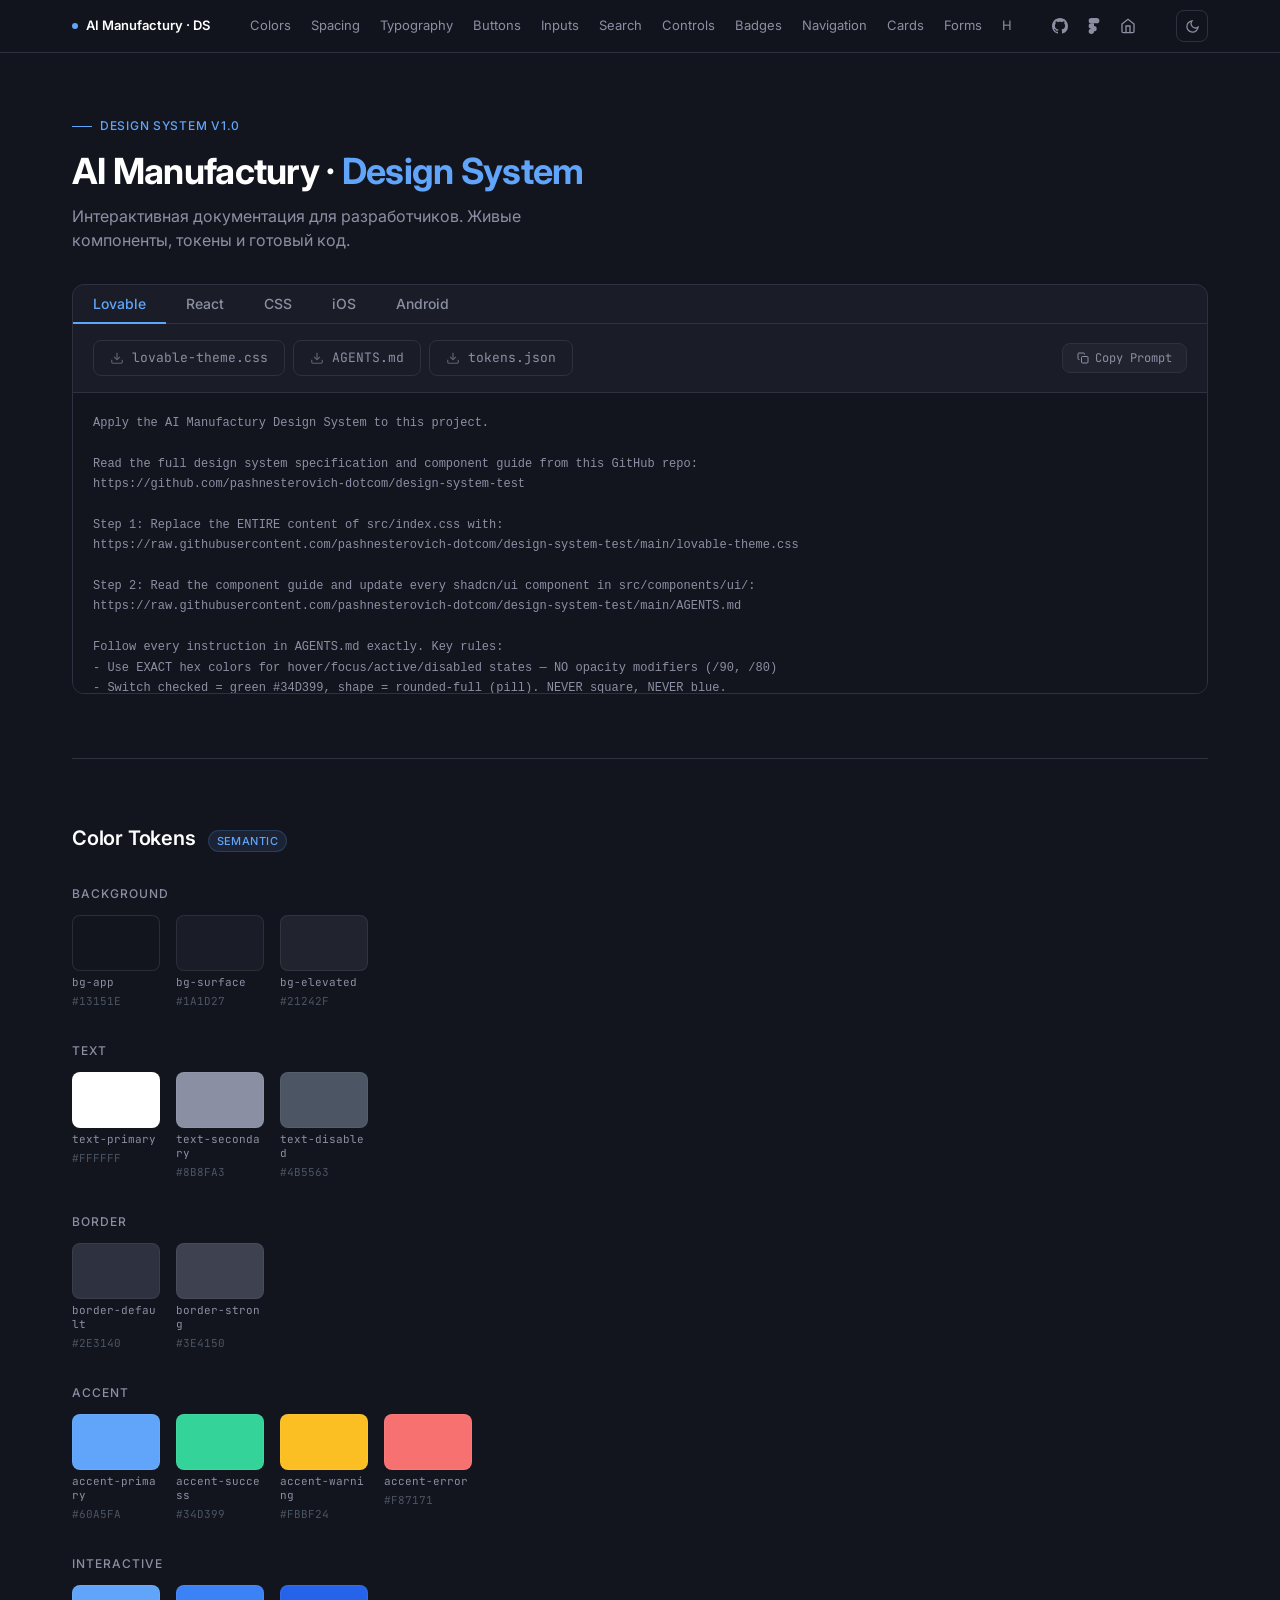
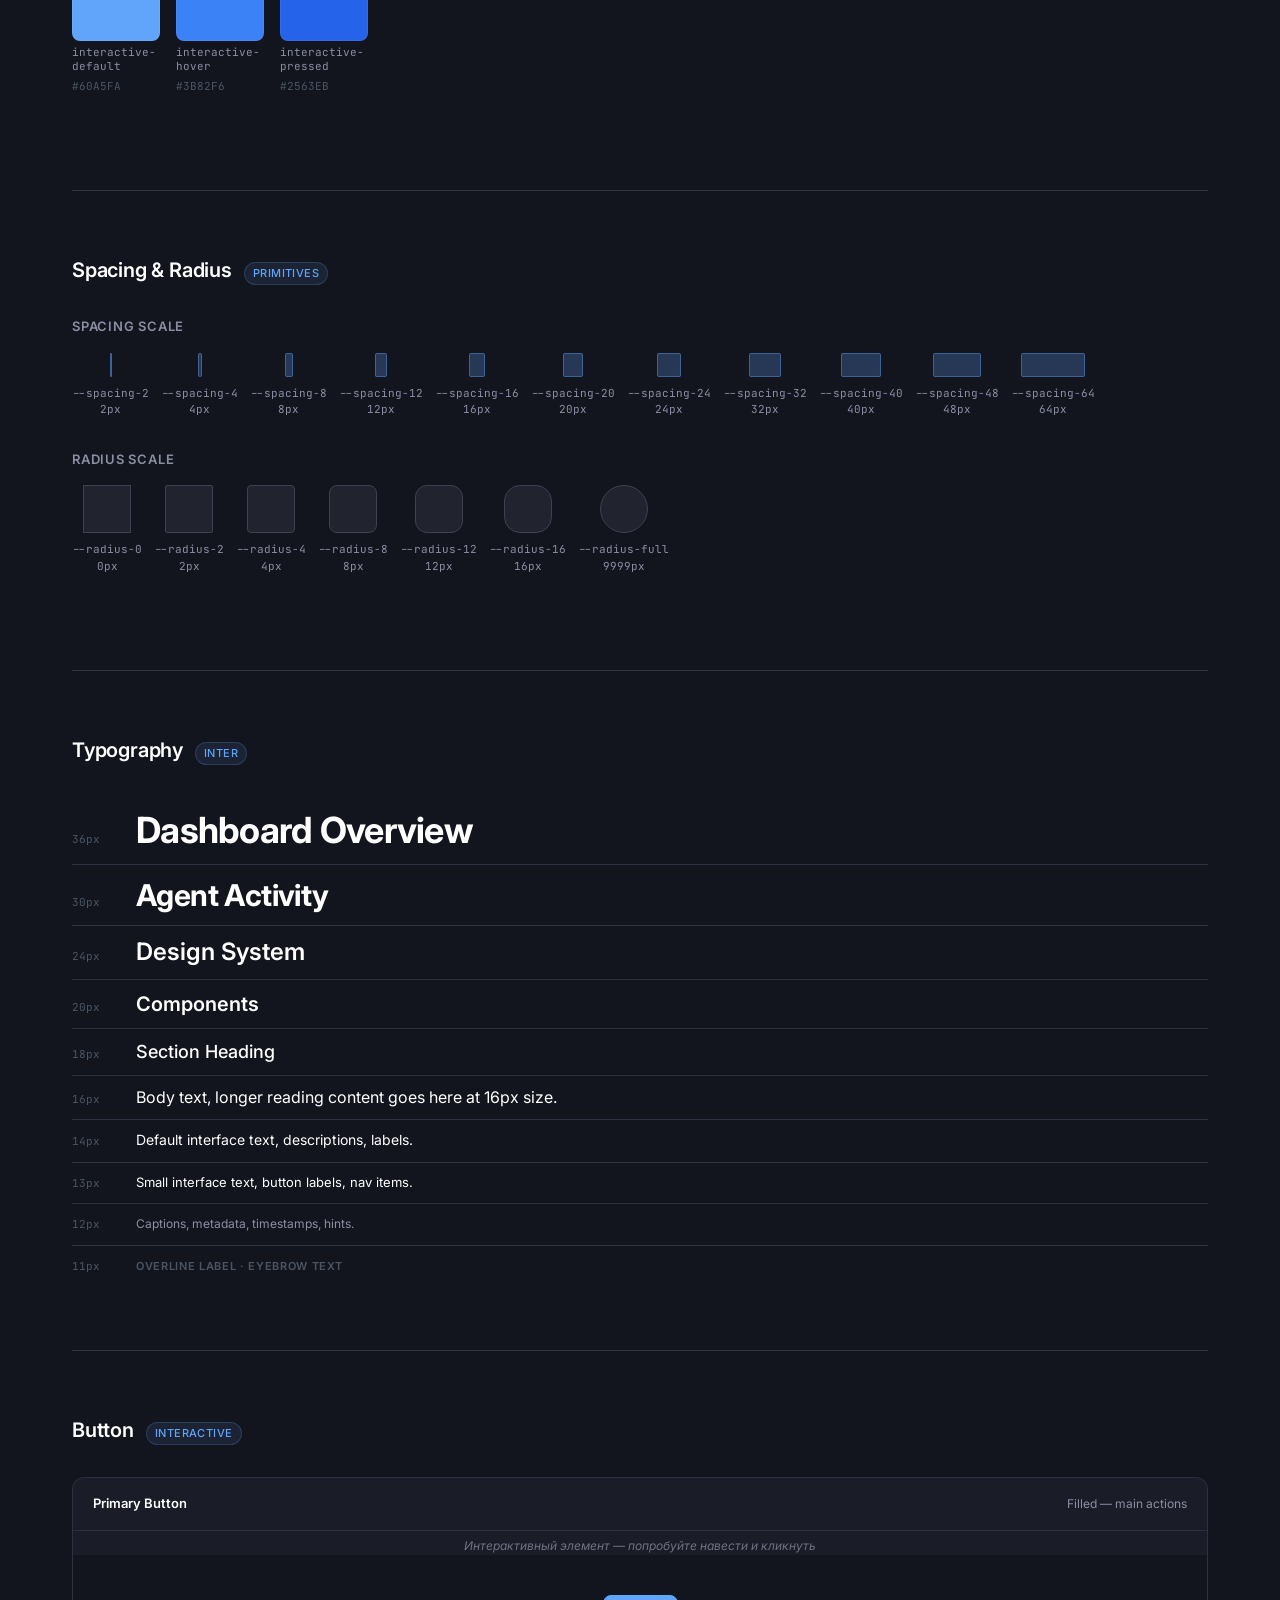
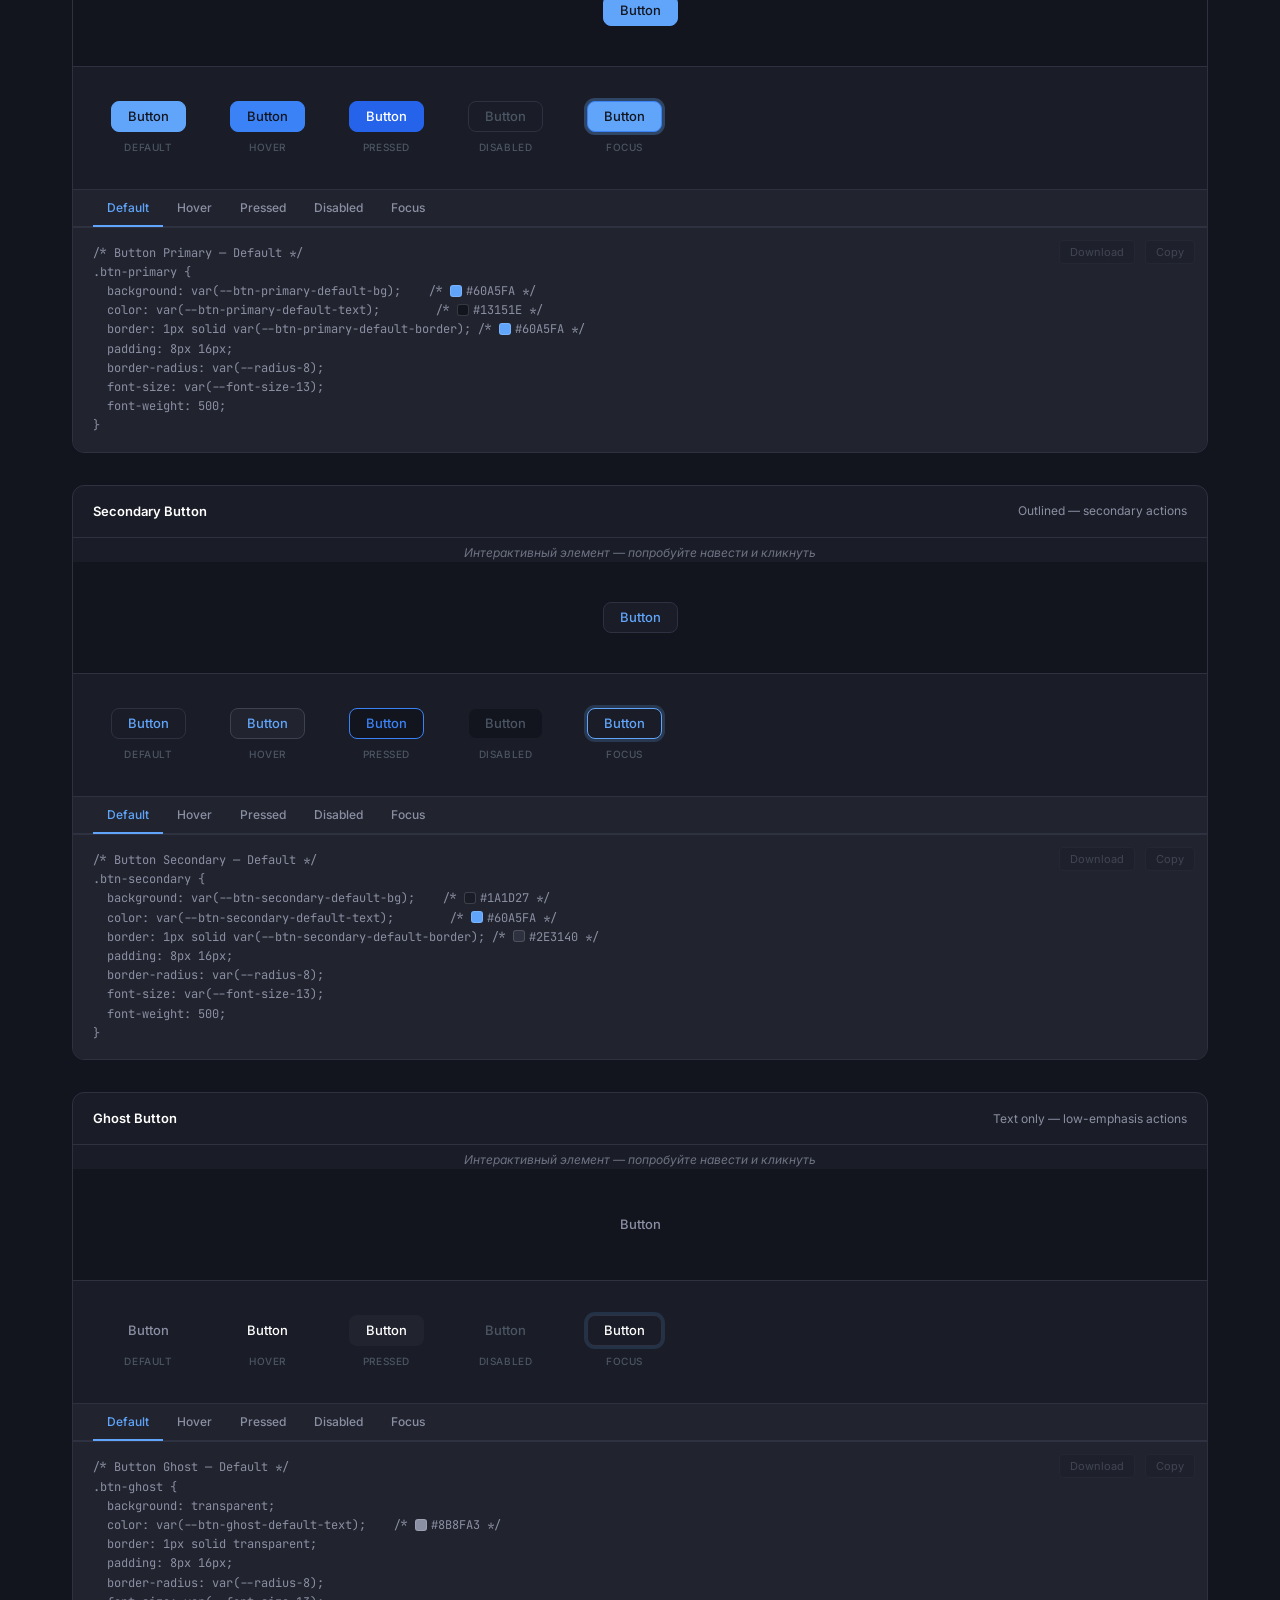
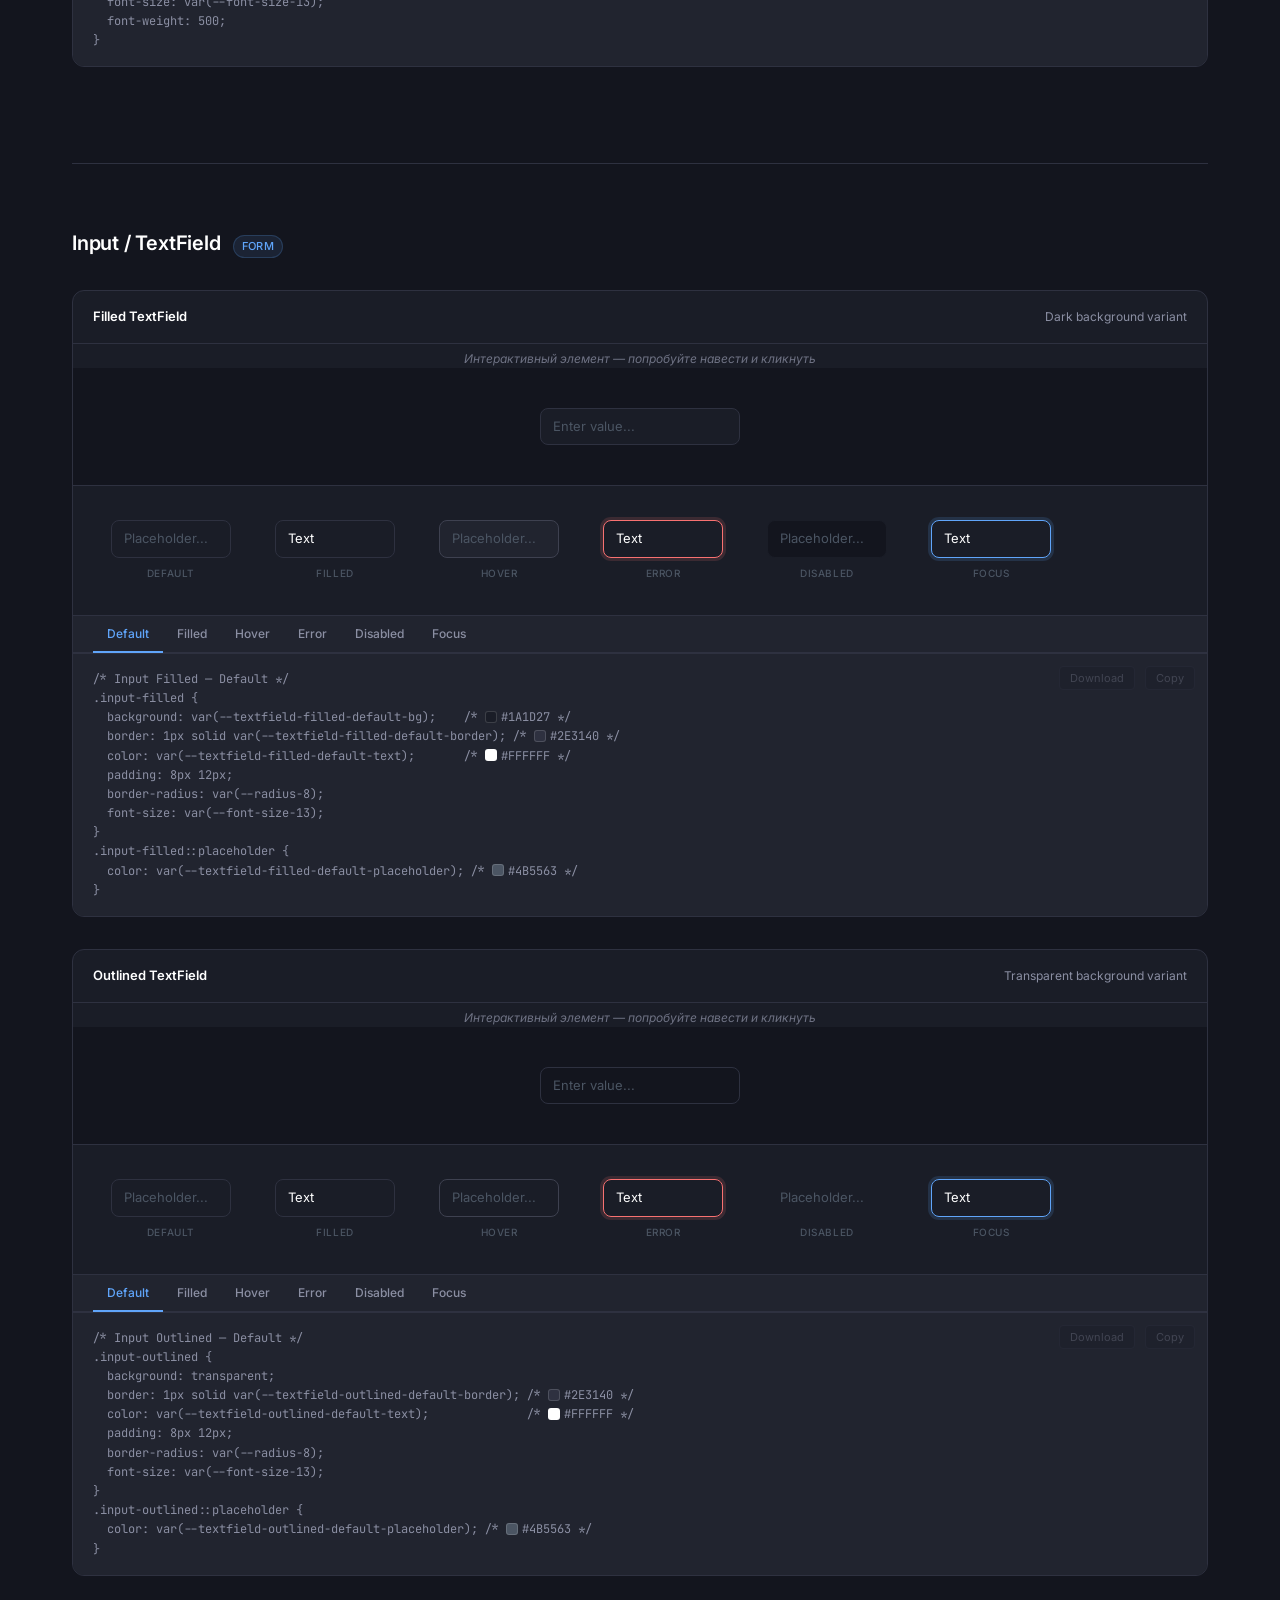
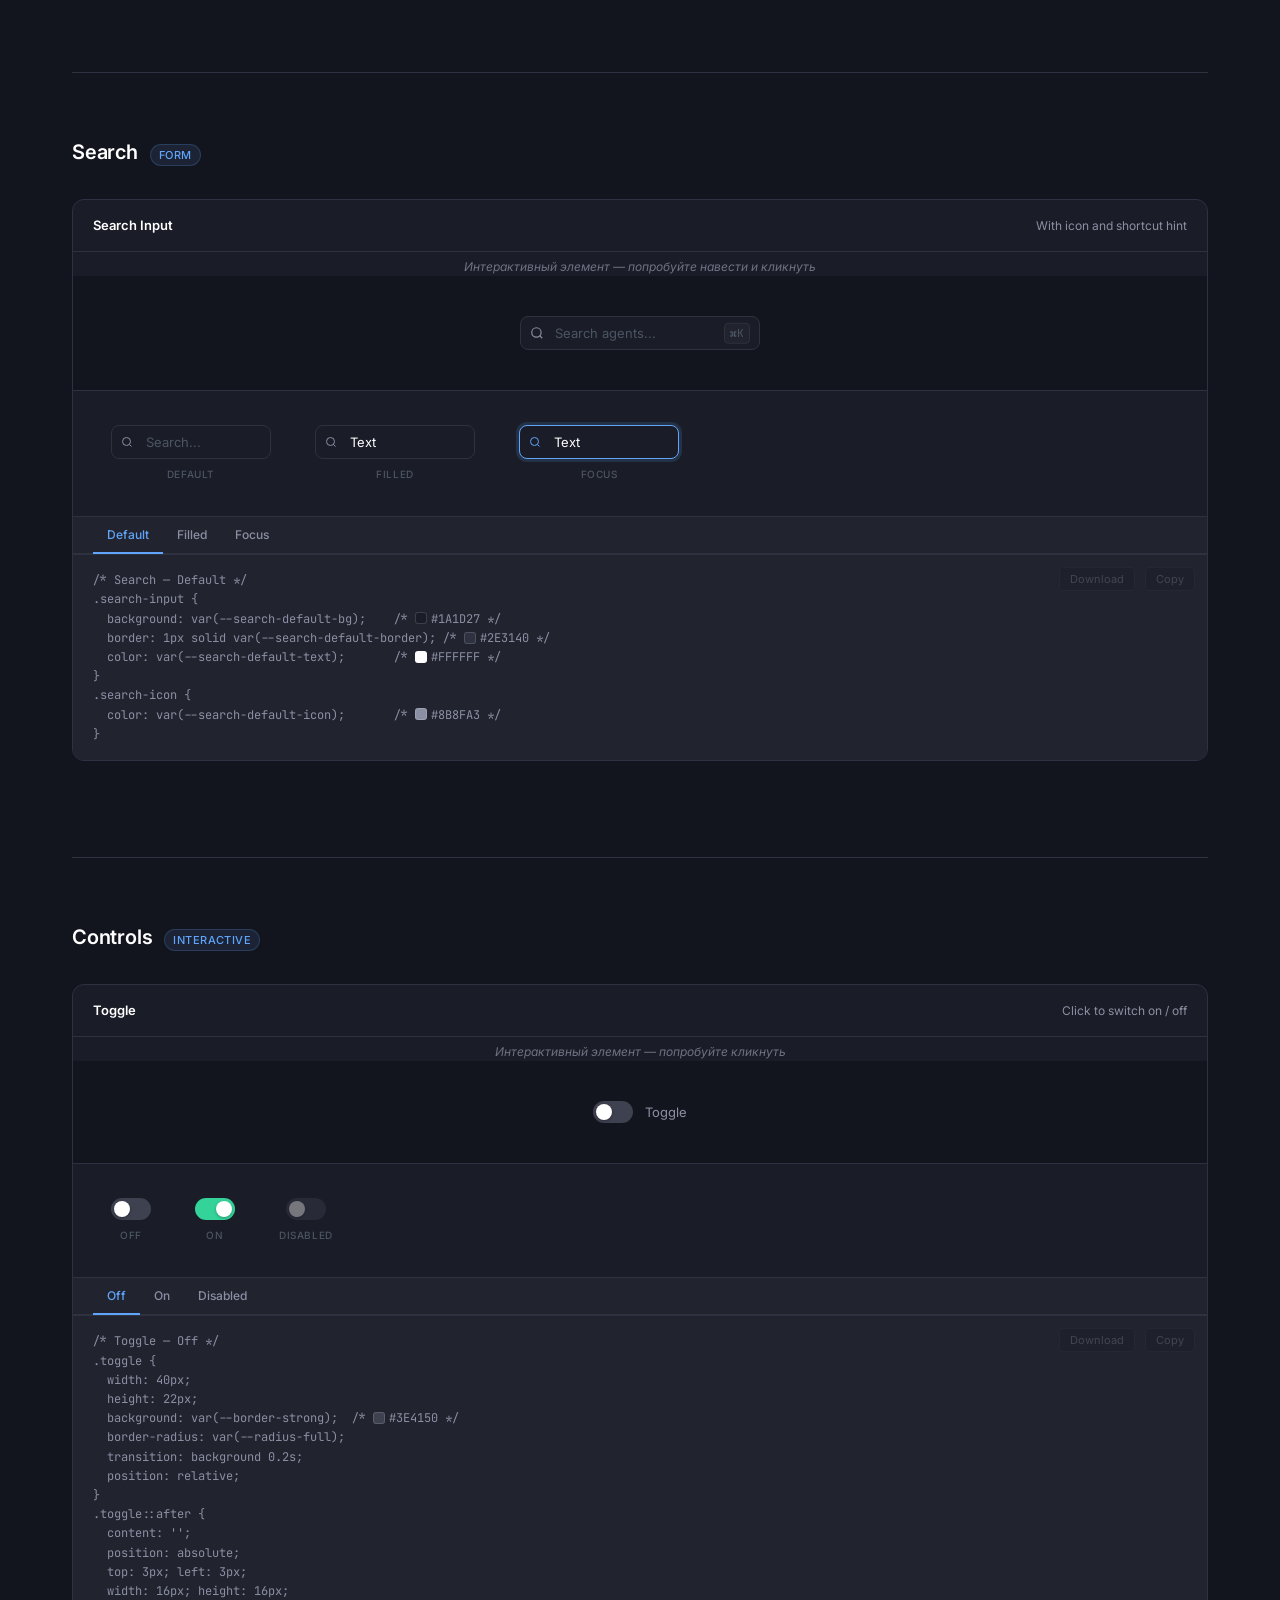
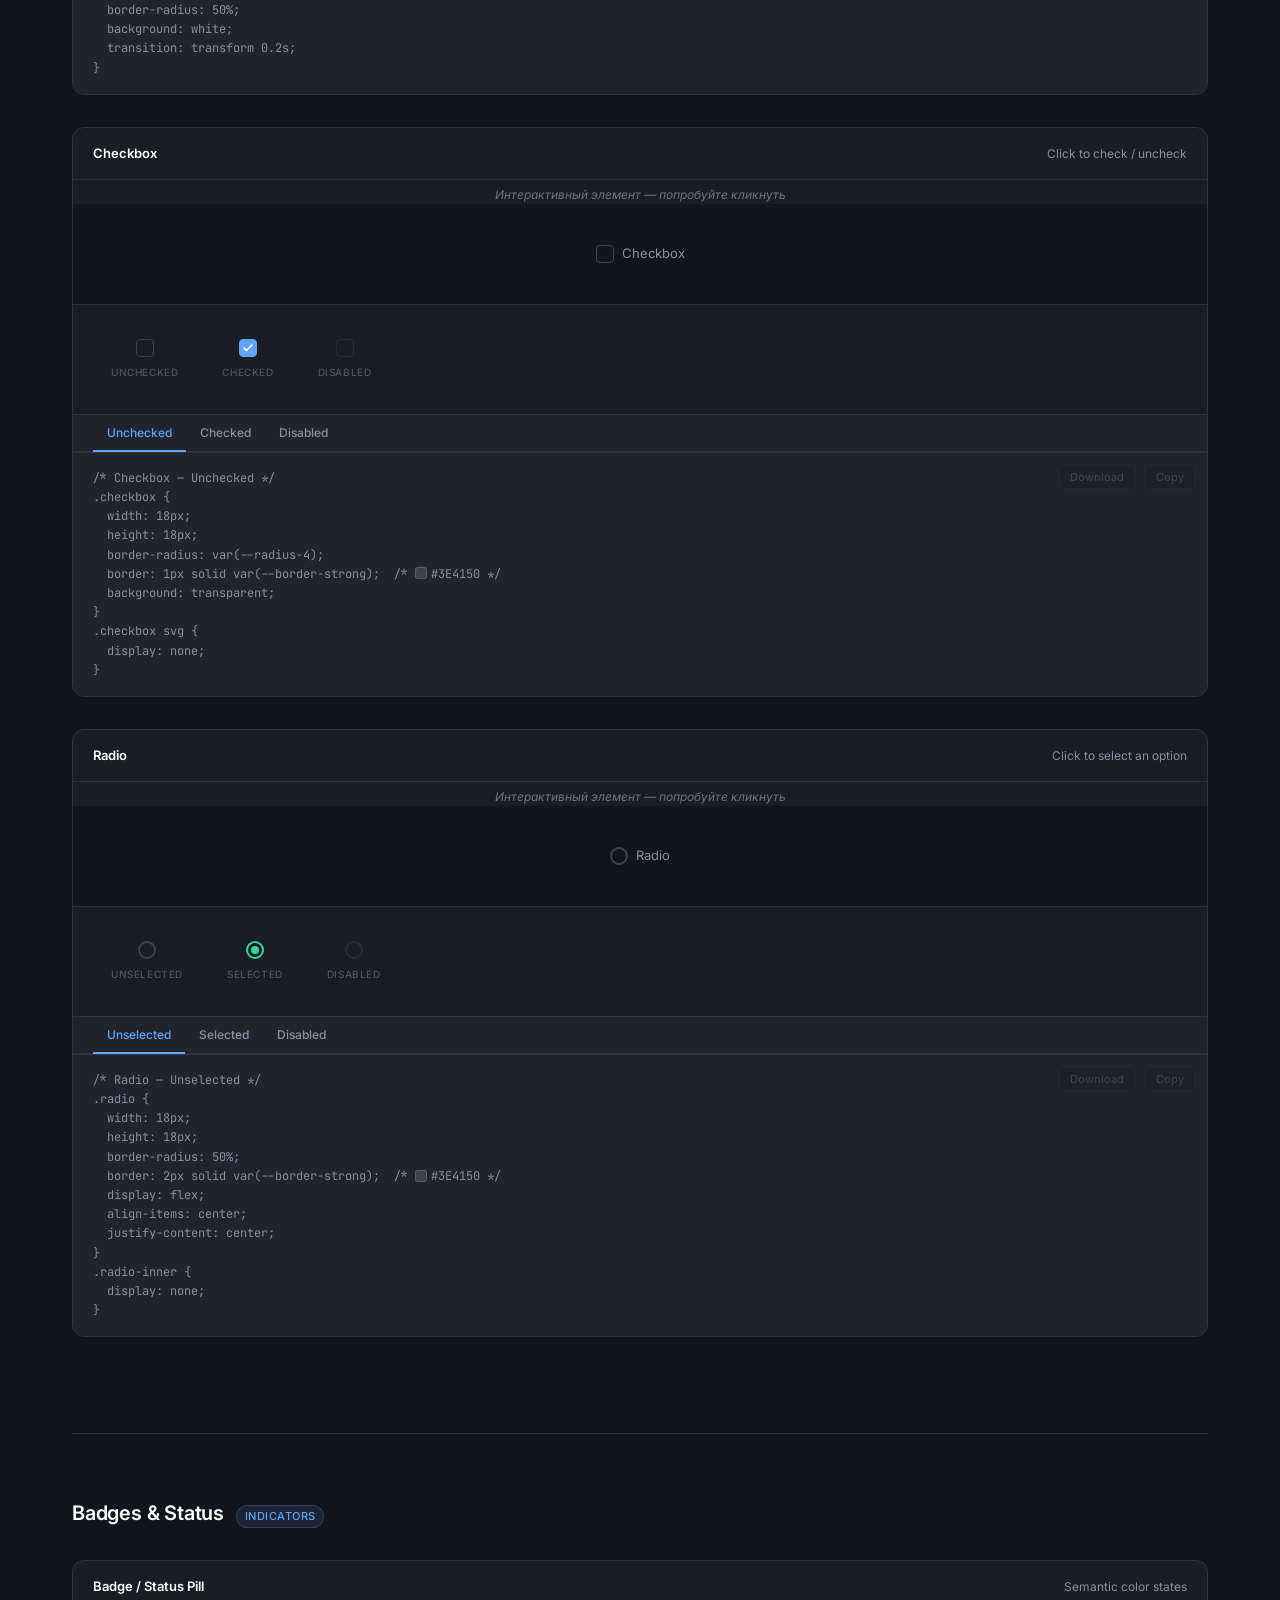
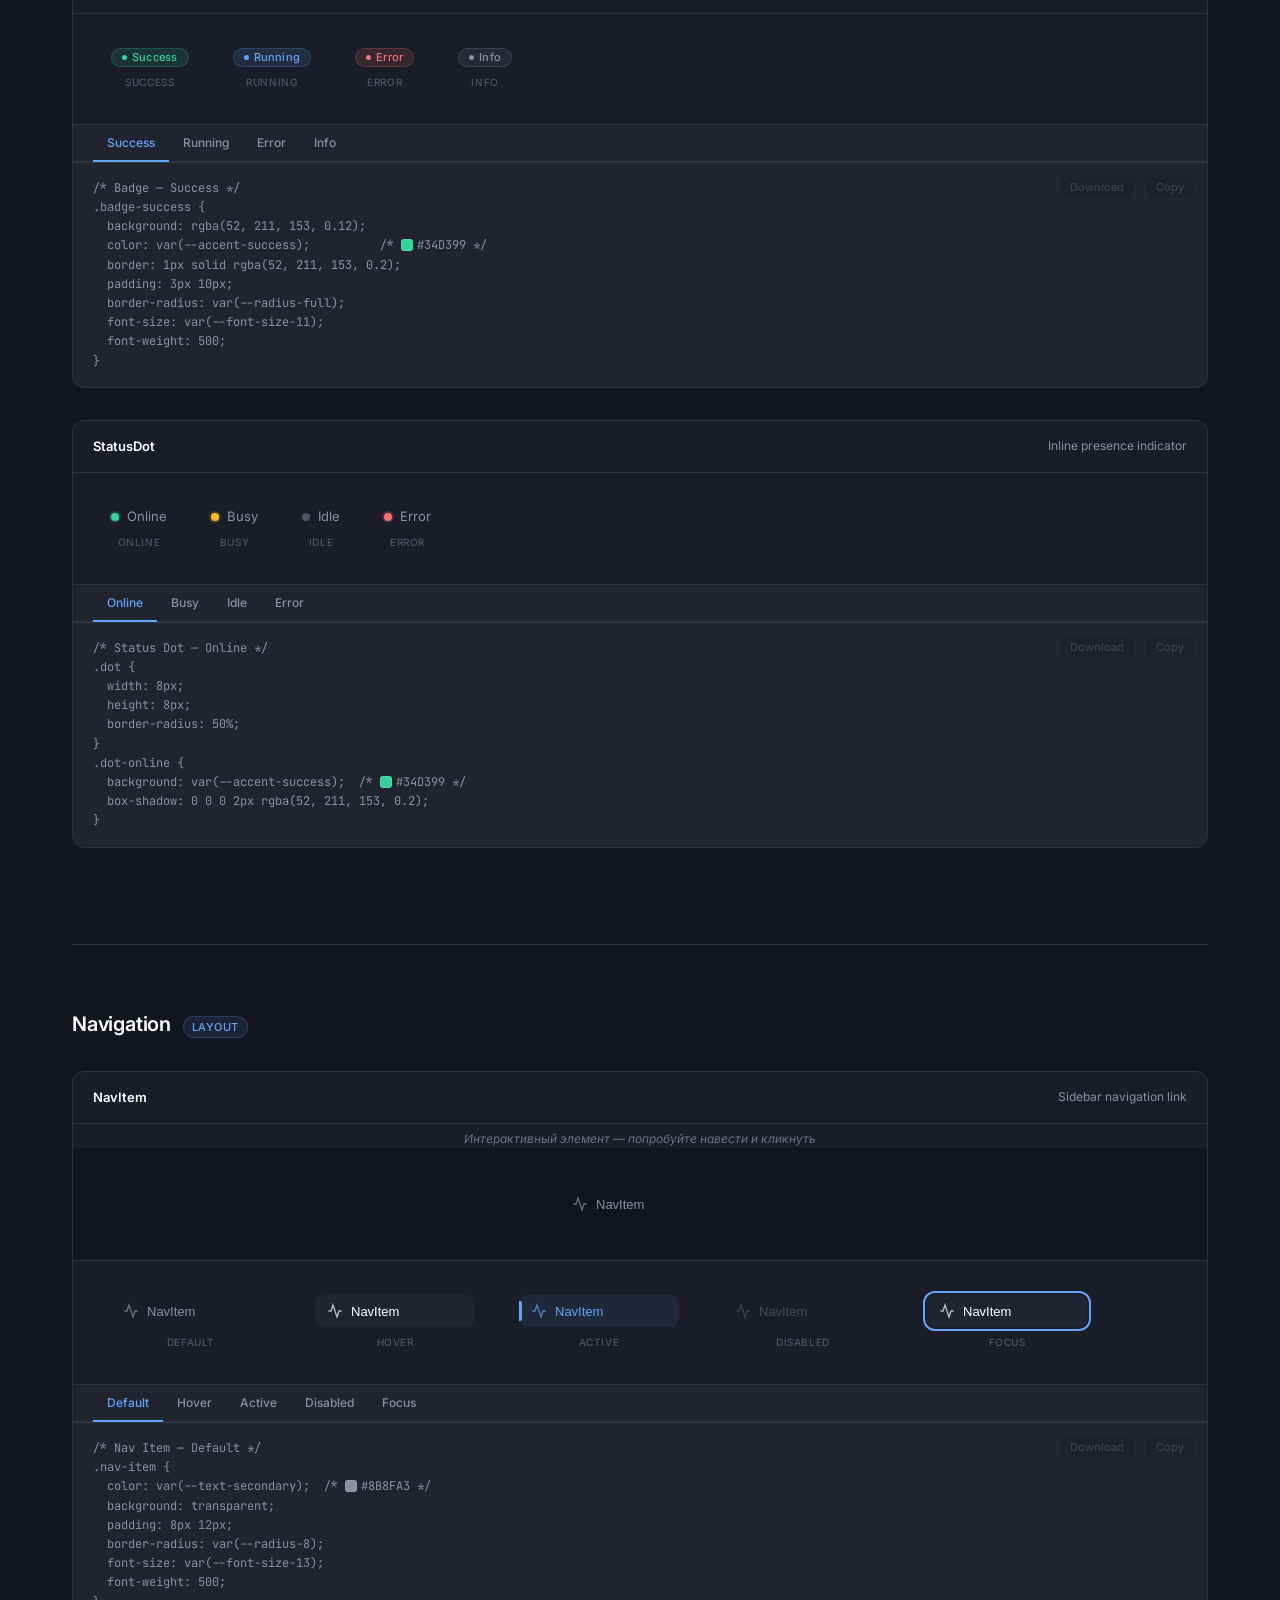
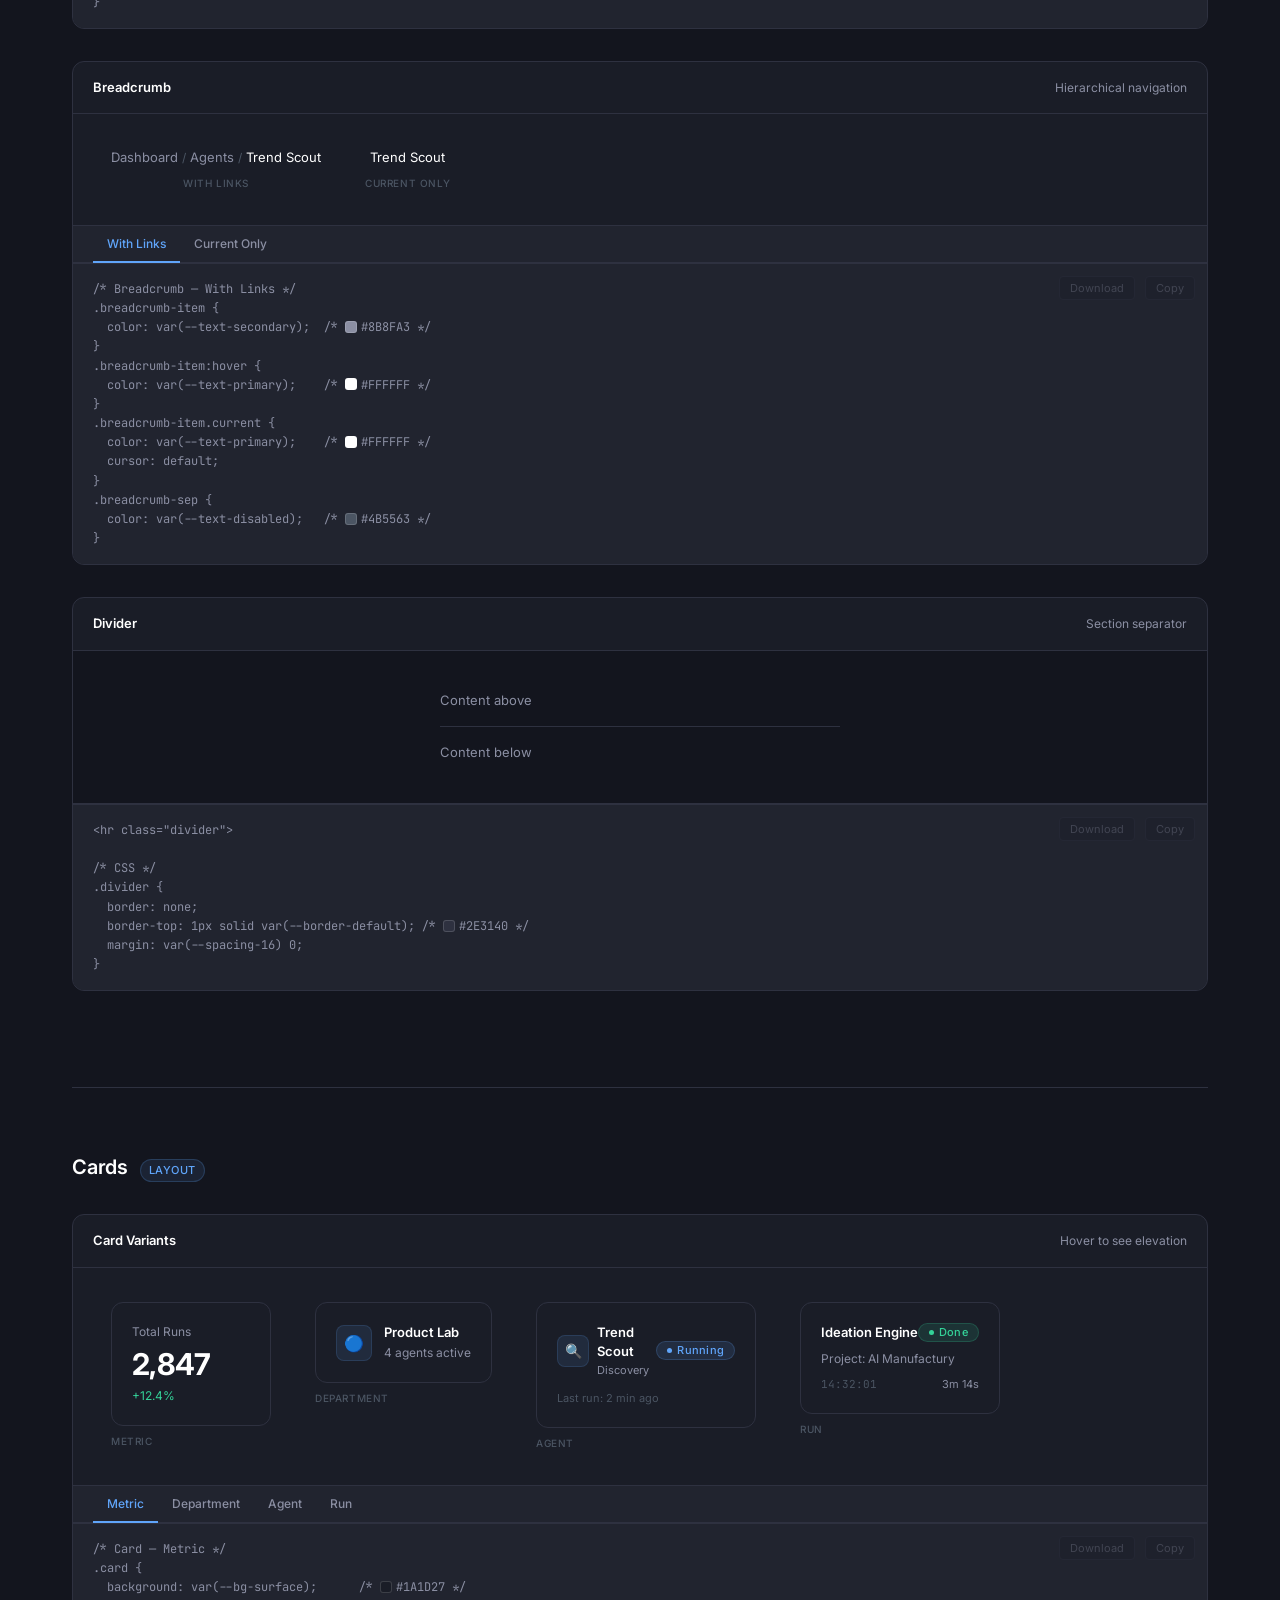
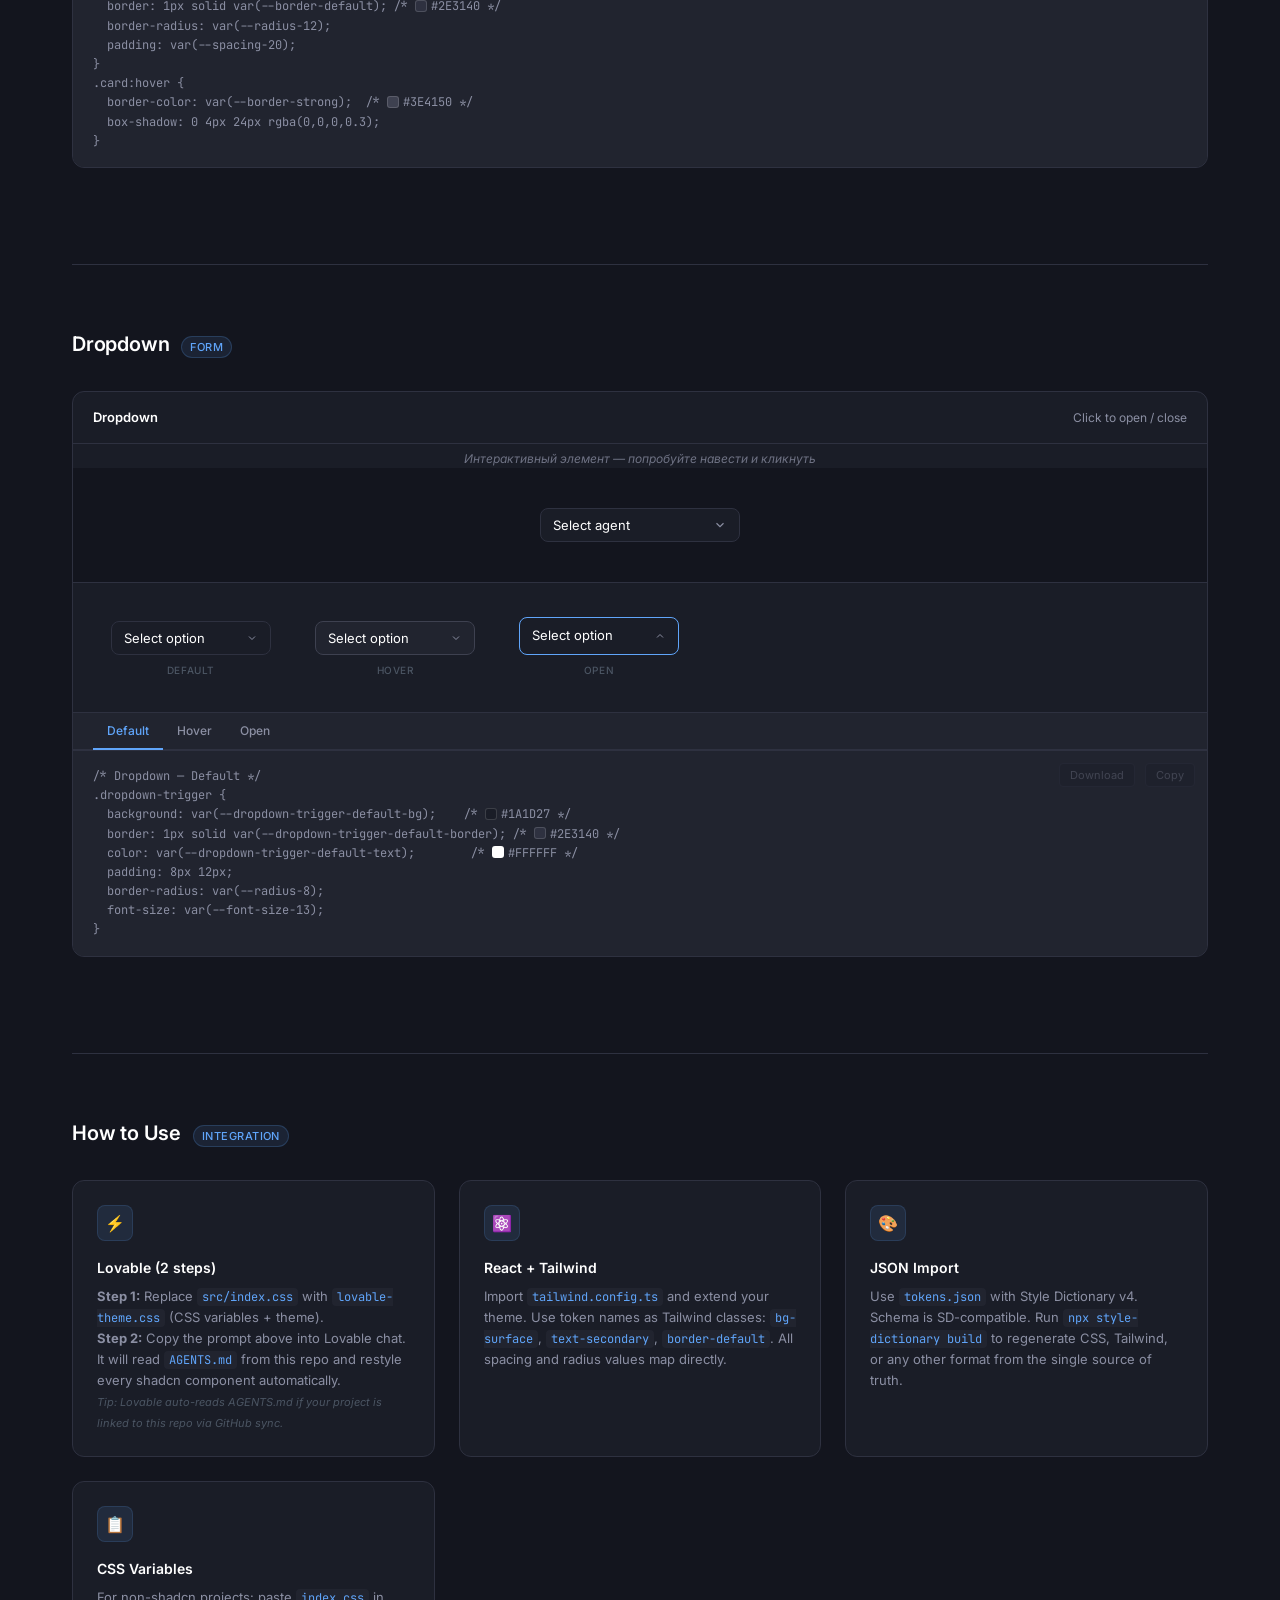
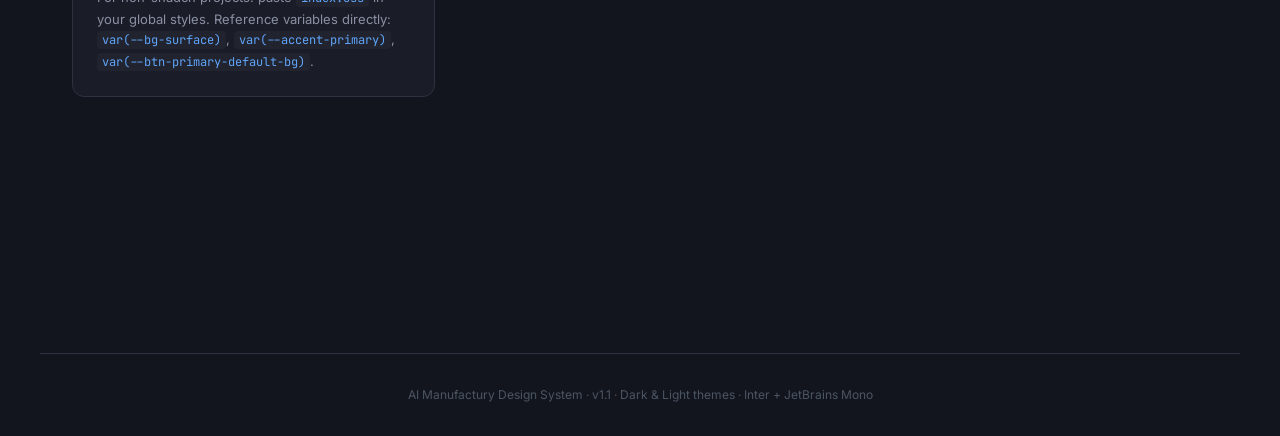
==== index.html @ eb8f97c8 "Restyle platform tabs: underline style, inside card - Tabs now inside the card (not floating above) " ====
<!DOCTYPE html>
<html lang="en">
<head>
<meta charset="UTF-8">
<meta name="viewport" content="width=device-width, initial-scale=1.0">
<title>AI Manufactury · Design System</title>
<link rel="preconnect" href="https://fonts.googleapis.com">
<link rel="preconnect" href="https://fonts.gstatic.com" crossorigin>
<link href="https://fonts.googleapis.com/css2?family=Inter:wght@300;400;500;600;700&family=JetBrains+Mono:wght@400;500&display=swap" rel="stylesheet">
<style>
/* ============================================================
   CSS CUSTOM PROPERTIES (from index.css)
   ============================================================ */

/* Theme transition on all color-bearing properties */
*, *::before, *::after {
  transition: background-color 0.25s ease, border-color 0.25s ease, color 0.25s ease, box-shadow 0.25s ease;
}

:root {
  --color-blue-100: #EFF6FF;
  --color-blue-200: #DBEAFE;
  --color-blue-300: #93C5FD;
  --color-blue-400: #60A5FA;
  --color-blue-500: #3B82F6;
  --color-blue-600: #2563EB;
  --color-blue-700: #1D4ED8;
  --color-gray-50:  #F9FAFB;
  --color-gray-100: #F3F4F6;
  --color-gray-200: #E5E7EB;
  --color-gray-300: #D1D5DB;
  --color-gray-400: #9CA3AF;
  --color-gray-500: #6B7280;
  --color-gray-600: #4B5563;
  --color-gray-700: #374151;
  --color-gray-800: #1F2937;
  --color-gray-900: #111827;
  --color-gray-950: #030712;
  --color-green-400: #34D399;
  --color-green-500: #10B981;
  --color-red-400:   #F87171;
  --color-red-500:   #EF4444;
  --color-yellow-400: #FBBF24;
  --color-yellow-500: #F59E0B;
  --color-white: #FFFFFF;
  --color-black: #000000;
  --spacing-2:  2px;
  --spacing-4:  4px;
  --spacing-8:  8px;
  --spacing-12: 12px;
  --spacing-16: 16px;
  --spacing-20: 20px;
  --spacing-24: 24px;
  --spacing-32: 32px;
  --spacing-40: 40px;
  --spacing-48: 48px;
  --spacing-64: 64px;
  --radius-0:    0px;
  --radius-2:    2px;
  --radius-4:    4px;
  --radius-8:    8px;
  --radius-12:   12px;
  --radius-16:   16px;
  --radius-full: 9999px;
  --font-size-11: 11px;
  --font-size-12: 12px;
  --font-size-13: 13px;
  --font-size-14: 14px;
  --font-size-16: 16px;
  --font-size-18: 18px;
  --font-size-20: 20px;
  --font-size-24: 24px;
  --font-size-30: 30px;
  --font-size-36: 36px;
  --bg-app:      #13151E;
  --bg-surface:  #1A1D27;
  --bg-elevated: #21242F;
  --bg-overlay:  #000000;
  --text-primary:   #FFFFFF;
  --text-secondary: #8B8FA3;
  --text-disabled:  #4B5563;
  --border-default: #2E3140;
  --border-strong:  #3E4150;
  --accent-primary: #60A5FA;
  --accent-success: #34D399;
  --accent-warning: #FBBF24;
  --accent-error:   #F87171;
  --interactive-default: #60A5FA;
  --interactive-hover:   #3B82F6;
  --interactive-pressed: #2563EB;
  --btn-primary-default-bg:     #60A5FA;
  --btn-primary-default-text:   #13151E;
  --btn-primary-default-border: #60A5FA;
  --btn-primary-hover-bg:     #3B82F6;
  --btn-primary-hover-text:   #13151E;
  --btn-primary-hover-border: #3B82F6;
  --btn-primary-focus-bg:     #60A5FA;
  --btn-primary-focus-text:   #13151E;
  --btn-primary-focus-border: #3B82F6;
  --btn-primary-focus-ring:   #60A5FA;
  --btn-primary-pressed-bg:     #2563EB;
  --btn-primary-pressed-text:   #FFFFFF;
  --btn-primary-pressed-border: #2563EB;
  --btn-primary-disabled-bg:     #1A1D27;
  --btn-primary-disabled-text:   #4B5563;
  --btn-primary-disabled-border: #2E3140;
  --btn-secondary-default-bg:     #1A1D27;
  --btn-secondary-default-text:   #60A5FA;
  --btn-secondary-default-border: #2E3140;
  --btn-secondary-hover-bg:     #21242F;
  --btn-secondary-hover-text:   #60A5FA;
  --btn-secondary-hover-border: #3E4150;
  --btn-secondary-focus-bg:     #1A1D27;
  --btn-secondary-focus-text:   #60A5FA;
  --btn-secondary-focus-border: #60A5FA;
  --btn-secondary-pressed-bg:     #13151E;
  --btn-secondary-pressed-text:   #3B82F6;
  --btn-secondary-pressed-border: #3B82F6;
  --btn-secondary-disabled-bg:     #13151E;
  --btn-secondary-disabled-text:   #4B5563;
  --btn-secondary-disabled-border: #1A1D27;
  --btn-ghost-default-bg:     transparent;
  --btn-ghost-default-text:   #8B8FA3;
  --btn-ghost-default-border: transparent;
  --btn-ghost-hover-bg:     #1A1D27;
  --btn-ghost-hover-text:   #FFFFFF;
  --btn-ghost-hover-border: transparent;
  --btn-ghost-focus-bg:     #1A1D27;
  --btn-ghost-focus-text:   #FFFFFF;
  --btn-ghost-focus-border: #2E3140;
  --btn-ghost-pressed-bg:     #21242F;
  --btn-ghost-pressed-text:   #FFFFFF;
  --btn-ghost-pressed-border: transparent;
  --btn-ghost-disabled-bg:     transparent;
  --btn-ghost-disabled-text:   #4B5563;
  --btn-ghost-disabled-border: transparent;
  --textfield-filled-default-bg:          #1A1D27;
  --textfield-filled-default-text:        #FFFFFF;
  --textfield-filled-default-placeholder: #4B5563;
  --textfield-filled-default-border:      #2E3140;
  --textfield-filled-filled-text:         #FFFFFF;
  --textfield-filled-hover-bg:     #21242F;
  --textfield-filled-hover-border: #3E4150;
  --textfield-filled-focus-bg:     #1A1D27;
  --textfield-filled-focus-border: #60A5FA;
  --textfield-filled-error-bg:     #1A1D27;
  --textfield-filled-error-border: #F87171;
  --textfield-filled-disabled-bg:          #13151E;
  --textfield-filled-disabled-text:        #4B5563;
  --textfield-filled-disabled-placeholder: #374151;
  --textfield-filled-disabled-border:      #1A1D27;
  --textfield-outlined-default-bg:          transparent;
  --textfield-outlined-default-text:        #FFFFFF;
  --textfield-outlined-default-placeholder: #4B5563;
  --textfield-outlined-default-border:      #2E3140;
  --textfield-outlined-hover-bg:     transparent;
  --textfield-outlined-hover-border: #3E4150;
  --textfield-outlined-focus-bg:     transparent;
  --textfield-outlined-focus-border: #60A5FA;
  --textfield-outlined-error-bg:     transparent;
  --textfield-outlined-error-border: #F87171;
  --textfield-outlined-disabled-bg:          transparent;
  --textfield-outlined-disabled-text:        #4B5563;
  --textfield-outlined-disabled-placeholder: #374151;
  --textfield-outlined-disabled-border:      #1A1D27;
  --search-default-bg:          #1A1D27;
  --search-default-text:        #FFFFFF;
  --search-default-placeholder: #4B5563;
  --search-default-border:      #2E3140;
  --search-default-icon:        #8B8FA3;
  --search-filled-text:         #FFFFFF;
  --search-focus-bg:     #1A1D27;
  --search-focus-border: #60A5FA;
  --search-focus-icon:   #60A5FA;
  --dropdown-trigger-default-bg:     #1A1D27;
  --dropdown-trigger-default-text:   #FFFFFF;
  --dropdown-trigger-default-border: #2E3140;
  --dropdown-trigger-default-icon:   #8B8FA3;
  --dropdown-trigger-hover-bg:     #21242F;
  --dropdown-trigger-hover-border: #3E4150;
  --dropdown-trigger-open-bg:     #1A1D27;
  --dropdown-trigger-open-border: #60A5FA;
  --dropdown-menu-bg:             #21242F;
  --dropdown-menu-border:         #2E3140;
  --dropdown-item-hover:          #2E3140;
  --dropdown-item-selected:       #1A1D27;
  --dropdown-item-text:           #FFFFFF;
  --dropdown-item-selected-text:  #60A5FA;
}

/* ============================================================
   LIGHT THEME OVERRIDES
   ============================================================ */
[data-theme="light"] {
  --bg-app:      #F8F9FC;
  --bg-surface:  #FFFFFF;
  --bg-elevated: #F0F1F5;
  --bg-overlay:  rgba(0,0,0,0.5);

  --text-primary:   #13151E;
  --text-secondary: #6B7280;
  --text-disabled:  #C0C4CC;

  --border-default: #E4E6EB;
  --border-strong:  #D1D5DB;

  --accent-primary: #3B82F6;
  --accent-success: #10B981;
  --accent-warning: #EAB308;
  --accent-error:   #EF4444;

  --interactive-default: #3B82F6;
  --interactive-hover:   #2563EB;
  --interactive-pressed: #1D4ED8;

  /* Button Primary — light */
  --btn-primary-default-bg:     #3B82F6;
  --btn-primary-default-text:   #FFFFFF;
  --btn-primary-default-border: #3B82F6;
  --btn-primary-hover-bg:     #2563EB;
  --btn-primary-hover-text:   #FFFFFF;
  --btn-primary-hover-border: #2563EB;
  --btn-primary-focus-bg:     #3B82F6;
  --btn-primary-focus-text:   #FFFFFF;
  --btn-primary-focus-border: #2563EB;
  --btn-primary-focus-ring:   #3B82F6;
  --btn-primary-pressed-bg:     #1D4ED8;
  --btn-primary-pressed-text:   #FFFFFF;
  --btn-primary-pressed-border: #1D4ED8;
  --btn-primary-disabled-bg:     #F0F1F5;
  --btn-primary-disabled-text:   #C0C4CC;
  --btn-primary-disabled-border: #E4E6EB;

  /* Button Secondary — light */
  --btn-secondary-default-bg:     #FFFFFF;
  --btn-secondary-default-text:   #3B82F6;
  --btn-secondary-default-border: #E4E6EB;
  --btn-secondary-hover-bg:     #F0F1F5;
  --btn-secondary-hover-text:   #3B82F6;
  --btn-secondary-hover-border: #D1D5DB;
  --btn-secondary-focus-bg:     #FFFFFF;
  --btn-secondary-focus-text:   #3B82F6;
  --btn-secondary-focus-border: #3B82F6;
  --btn-secondary-pressed-bg:     #F8F9FC;
  --btn-secondary-pressed-text:   #2563EB;
  --btn-secondary-pressed-border: #2563EB;
  --btn-secondary-disabled-bg:     #F8F9FC;
  --btn-secondary-disabled-text:   #C0C4CC;
  --btn-secondary-disabled-border: #F0F1F5;

  /* Button Ghost — light */
  --btn-ghost-default-bg:     transparent;
  --btn-ghost-default-text:   #6B7280;
  --btn-ghost-default-border: transparent;
  --btn-ghost-hover-bg:     #F0F1F5;
  --btn-ghost-hover-text:   #13151E;
  --btn-ghost-hover-border: transparent;
  --btn-ghost-focus-bg:     #F0F1F5;
  --btn-ghost-focus-text:   #13151E;
  --btn-ghost-focus-border: #E4E6EB;
  --btn-ghost-pressed-bg:     #E4E6EB;
  --btn-ghost-pressed-text:   #13151E;
  --btn-ghost-pressed-border: transparent;
  --btn-ghost-disabled-bg:     transparent;
  --btn-ghost-disabled-text:   #C0C4CC;
  --btn-ghost-disabled-border: transparent;

  /* TextField Filled — light */
  --textfield-filled-default-bg:          #F0F1F5;
  --textfield-filled-default-text:        #13151E;
  --textfield-filled-default-placeholder: #C0C4CC;
  --textfield-filled-default-border:      #E4E6EB;
  --textfield-filled-filled-text:         #13151E;
  --textfield-filled-hover-bg:     #E4E6EB;
  --textfield-filled-hover-border: #D1D5DB;
  --textfield-filled-focus-bg:     #FFFFFF;
  --textfield-filled-focus-border: #3B82F6;
  --textfield-filled-error-bg:     #FFFFFF;
  --textfield-filled-error-border: #EF4444;
  --textfield-filled-disabled-bg:          #F8F9FC;
  --textfield-filled-disabled-text:        #C0C4CC;
  --textfield-filled-disabled-placeholder: #D1D5DB;
  --textfield-filled-disabled-border:      #F0F1F5;

  /* TextField Outlined — light */
  --textfield-outlined-default-bg:          transparent;
  --textfield-outlined-default-text:        #13151E;
  --textfield-outlined-default-placeholder: #C0C4CC;
  --textfield-outlined-default-border:      #E4E6EB;
  --textfield-outlined-hover-bg:     transparent;
  --textfield-outlined-hover-border: #D1D5DB;
  --textfield-outlined-focus-bg:     transparent;
  --textfield-outlined-focus-border: #3B82F6;
  --textfield-outlined-error-bg:     transparent;
  --textfield-outlined-error-border: #EF4444;
  --textfield-outlined-disabled-bg:          transparent;
  --textfield-outlined-disabled-text:        #C0C4CC;
  --textfield-outlined-disabled-placeholder: #D1D5DB;
  --textfield-outlined-disabled-border:      #F0F1F5;

  /* Search — light */
  --search-filled-text:         #13151E;
  --search-default-bg:          #F0F1F5;
  --search-default-text:        #13151E;
  --search-default-placeholder: #C0C4CC;
  --search-default-border:      #E4E6EB;
  --search-default-icon:        #6B7280;
  --search-focus-bg:     #FFFFFF;
  --search-focus-border: #3B82F6;
  --search-focus-icon:   #3B82F6;

  /* Dropdown — light */
  --dropdown-trigger-default-bg:     #FFFFFF;
  --dropdown-trigger-default-text:   #13151E;
  --dropdown-trigger-default-border: #E4E6EB;
  --dropdown-trigger-default-icon:   #6B7280;
  --dropdown-trigger-hover-bg:     #F0F1F5;
  --dropdown-trigger-hover-border: #D1D5DB;
  --dropdown-trigger-open-bg:     #FFFFFF;
  --dropdown-trigger-open-border: #3B82F6;
  --dropdown-menu-bg:             #FFFFFF;
  --dropdown-menu-border:         #E4E6EB;
  --dropdown-item-hover:          #F0F1F5;
  --dropdown-item-selected:       #F8F9FC;
  --dropdown-item-text:           #13151E;
  --dropdown-item-selected-text:  #3B82F6;
}

/* ============================================================
   RESET & BASE
   ============================================================ */
*, *::before, *::after { box-sizing: border-box; margin: 0; padding: 0; }

html { scroll-behavior: smooth; }

body {
  font-family: 'Inter', -apple-system, sans-serif;
  background-color: var(--bg-app);
  color: var(--text-primary);
  font-size: var(--font-size-14);
  line-height: 1.5;
  -webkit-font-smoothing: antialiased;
}

/* ============================================================
   STICKY HEADER NAV
   ============================================================ */
.site-header {
  position: sticky;
  top: 0;
  z-index: 100;
  background: rgba(19, 21, 30, 0.92);
  backdrop-filter: blur(12px);
  border-bottom: 1px solid var(--border-default);
  transition: background 0.25s ease;
}

[data-theme="light"] .site-header {
  background: rgba(248, 249, 252, 0.92);
}

.site-header-inner {
  max-width: 1200px;
  margin: 0 auto;
  padding: 0 var(--spacing-32);
  height: 52px;
  display: flex;
  align-items: center;
  gap: var(--spacing-32);
}

.site-logo {
  display: flex;
  align-items: center;
  gap: var(--spacing-8);
  font-size: var(--font-size-13);
  font-weight: 600;
  color: var(--text-primary);
  white-space: nowrap;
  text-decoration: none;
}

.site-logo-dot {
  width: 6px;
  height: 6px;
  border-radius: var(--radius-full);
  background: var(--accent-primary);
}

.header-nav {
  display: flex;
  align-items: center;
  gap: var(--spacing-4);
  overflow-x: auto;
  scrollbar-width: none;
}

.header-nav::-webkit-scrollbar { display: none; }

.header-nav a {
  font-size: var(--font-size-13);
  color: var(--text-secondary);
  text-decoration: none;
  padding: 4px var(--spacing-8);
  border-radius: var(--radius-4);
  white-space: nowrap;
  transition: color 0.15s, background 0.15s;
}

.header-nav a:hover {
  color: var(--text-primary);
  background: var(--bg-elevated);
}

.header-nav a.active {
  color: var(--accent-primary);
  border-bottom: 2px solid var(--accent-primary);
  padding-bottom: 2px;
}

/* ============================================================
   PAGE LAYOUT
   ============================================================ */
.page {
  max-width: 1200px;
  margin: 0 auto;
  padding: var(--spacing-64) var(--spacing-32);
}

/* ============================================================
   HERO / PAGE HEADER
   ============================================================ */
.hero {
  margin-bottom: var(--spacing-64);
  padding-bottom: var(--spacing-64);
  border-bottom: 1px solid var(--border-default);
}

.hero-eyebrow {
  display: flex;
  align-items: center;
  gap: var(--spacing-8);
  font-size: var(--font-size-12);
  color: var(--accent-primary);
  font-weight: 500;
  letter-spacing: 0.06em;
  text-transform: uppercase;
  margin-bottom: var(--spacing-16);
}

.hero-eyebrow::before {
  content: '';
  display: block;
  width: 20px;
  height: 1px;
  background: var(--accent-primary);
}

.hero h1 {
  font-size: var(--font-size-36);
  font-weight: 700;
  letter-spacing: -0.02em;
  line-height: 1.15;
  margin-bottom: var(--spacing-12);
}

.hero h1 span {
  color: var(--accent-primary);
}

.hero-subtitle {
  font-size: var(--font-size-16);
  color: var(--text-secondary);
  max-width: 480px;
  margin-bottom: var(--spacing-32);
}

.download-buttons {
  display: flex;
  flex-wrap: wrap;
  gap: var(--spacing-8);
}

.download-btn {
  display: inline-flex;
  align-items: center;
  gap: var(--spacing-8);
  padding: 7px var(--spacing-16);
  background: var(--bg-surface);
  border: 1px solid var(--border-default);
  border-radius: var(--radius-8);
  color: var(--text-secondary);
  font-size: var(--font-size-13);
  font-family: 'JetBrains Mono', monospace;
  font-weight: 400;
  text-decoration: none;
  cursor: pointer;
  transition: border-color 0.15s, color 0.15s, background 0.15s;
}

.download-btn:hover {
  background: var(--bg-elevated);
  border-color: var(--border-strong);
  color: var(--text-primary);
}

.download-btn svg {
  opacity: 0.6;
  flex-shrink: 0;
}

/* Platform tabs */
.platform-tabs {
  display: flex;
  gap: 0;
  border-bottom: 1px solid var(--border-default);
  margin-bottom: 0;
}
.platform-tab {
  padding: 10px 20px;
  background: transparent;
  border: none;
  border-bottom: 2px solid transparent;
  color: var(--text-secondary);
  font-size: var(--font-size-14);
  font-family: inherit;
  font-weight: 500;
  cursor: pointer;
  transition: all 0.15s;
  margin-bottom: -1px;
}
.platform-tab:hover {
  color: var(--text-primary);
}
.platform-tab.active {
  color: var(--accent-primary);
  border-bottom-color: var(--accent-primary);
}

/* Primary download button — for lovable-theme.css */
.download-btn-primary {
  background: var(--accent-primary);
  color: var(--bg-app);
  border-color: var(--accent-primary);
  font-weight: 600;
}
.download-btn-primary:hover {
  background: var(--interactive-hover);
  border-color: var(--interactive-hover);
  color: var(--bg-app);
}
.download-btn-primary svg {
  opacity: 1;
}

/* ============================================================
   SECTIONS
   ============================================================ */
.section {
  margin-bottom: var(--spacing-64);
  padding-bottom: var(--spacing-64);
  border-bottom: 1px solid var(--border-default);
}

.section:last-child {
  border-bottom: none;
}

.section-header {
  display: flex;
  align-items: baseline;
  gap: var(--spacing-12);
  margin-bottom: var(--spacing-32);
}

.section-title {
  font-size: var(--font-size-20);
  font-weight: 600;
  letter-spacing: -0.01em;
}

.section-tag {
  font-size: var(--font-size-11);
  font-weight: 500;
  color: var(--accent-primary);
  background: rgba(96, 165, 250, 0.1);
  border: 1px solid rgba(96, 165, 250, 0.2);
  padding: 2px 8px;
  border-radius: var(--radius-full);
  letter-spacing: 0.04em;
  text-transform: uppercase;
}

.subsection-title {
  font-size: var(--font-size-13);
  font-weight: 600;
  color: var(--text-secondary);
  text-transform: uppercase;
  letter-spacing: 0.06em;
  margin-bottom: var(--spacing-16);
}

/* ============================================================
   COLOR TOKENS
   ============================================================ */
.color-group {
  margin-bottom: var(--spacing-32);
}

.color-group-label {
  font-size: var(--font-size-12);
  font-weight: 500;
  color: var(--text-secondary);
  text-transform: uppercase;
  letter-spacing: 0.08em;
  margin-bottom: var(--spacing-12);
}

.color-swatches {
  display: flex;
  flex-wrap: wrap;
  gap: 16px;
}

.swatch {
  display: flex;
  flex-direction: column;
  gap: var(--spacing-4);
  cursor: pointer;
  position: relative;
  width: 88px;
}

.swatch-color {
  width: 88px;
  height: 56px;
  border-radius: var(--radius-8);
  border: 1px solid rgba(255,255,255,0.06);
  transition: transform 0.12s, box-shadow 0.12s;
}

.swatch:hover .swatch-color {
  transform: scale(1.04);
  box-shadow: 0 4px 16px rgba(0,0,0,0.4);
}

.swatch-name {
  font-size: var(--font-size-11);
  color: var(--text-secondary);
  font-family: 'JetBrains Mono', monospace;
  line-height: 1.3;
  word-break: break-all;
  overflow-wrap: break-word;
}

.swatch-hex {
  font-size: var(--font-size-11);
  color: var(--text-disabled);
  font-family: 'JetBrains Mono', monospace;
}

.copy-toast {
  position: fixed;
  bottom: 24px;
  left: 50%;
  transform: translateX(-50%) translateY(0);
  background: var(--bg-elevated);
  border: 1px solid var(--border-strong);
  color: var(--text-primary);
  font-size: var(--font-size-13);
  padding: 8px 16px;
  border-radius: var(--radius-8);
  pointer-events: none;
  opacity: 0;
  transition: opacity 0.2s, transform 0.2s;
  z-index: 999;
  font-family: 'JetBrains Mono', monospace;
}

.copy-toast.visible {
  opacity: 1;
  transform: translateX(-50%) translateY(-4px);
}

/* ============================================================
   SPACING & RADIUS SCALE
   ============================================================ */
.scale-row {
  display: flex;
  align-items: flex-end;
  gap: var(--spacing-12);
  flex-wrap: wrap;
  margin-bottom: var(--spacing-32);
}

.scale-item {
  display: flex;
  flex-direction: column;
  align-items: center;
  gap: var(--spacing-8);
}

.spacing-bar {
  background: rgba(96, 165, 250, 0.25);
  border: 1px solid rgba(96, 165, 250, 0.4);
  height: 24px;
  border-radius: var(--radius-2);
  min-width: 2px;
}

.radius-box {
  background: var(--bg-elevated);
  border: 1px solid var(--border-strong);
  width: 48px;
  height: 48px;
}

.scale-label {
  font-size: var(--font-size-11);
  color: var(--text-secondary);
  font-family: 'JetBrains Mono', monospace;
  text-align: center;
}

/* ============================================================
   TYPOGRAPHY SCALE
   ============================================================ */
.type-row {
  display: flex;
  align-items: baseline;
  gap: var(--spacing-16);
  padding: var(--spacing-12) 0;
  border-bottom: 1px solid var(--border-default);
}

.type-row:last-child { border-bottom: none; }

.type-size-label {
  font-size: var(--font-size-11);
  color: var(--text-disabled);
  font-family: 'JetBrains Mono', monospace;
  width: 48px;
  flex-shrink: 0;
}

.type-example {
  color: var(--text-primary);
  font-weight: 400;
  line-height: 1.2;
}

/* ============================================================
   COMPONENT SECTION
   ============================================================ */
.component-block {
  background: var(--bg-surface);
  border: 1px solid var(--border-default);
  border-radius: var(--radius-12);
  overflow: hidden;
  margin-bottom: 32px;
}

.component-block-header {
  padding: var(--spacing-16) var(--spacing-20);
  border-bottom: 1px solid var(--border-default);
  display: flex;
  align-items: center;
  justify-content: space-between;
}

.component-block-title {
  font-size: var(--font-size-13);
  font-weight: 600;
  color: var(--text-primary);
}

.component-block-subtitle {
  font-size: var(--font-size-12);
  color: var(--text-secondary);
}

.component-preview {
  padding: var(--spacing-32) var(--spacing-24);
  background: var(--bg-app);
}

.states-grid {
  display: flex;
  flex-wrap: wrap;
  gap: var(--spacing-24);
  align-items: flex-start;
}

.state-item {
  display: flex;
  flex-direction: column;
  align-items: center;
  gap: var(--spacing-8);
}

.state-label {
  font-size: var(--font-size-11);
  color: var(--text-disabled);
  font-weight: 500;
  text-transform: uppercase;
  letter-spacing: 0.06em;
}

/* code snippet */
.code-block {
  position: relative;
  background: var(--bg-elevated);
  border-top: 1px solid var(--border-default);
  padding: var(--spacing-16) var(--spacing-20);
}

.code-block pre {
  font-family: 'JetBrains Mono', monospace;
  font-size: var(--font-size-12);
  color: var(--text-secondary);
  overflow: visible;
  line-height: 1.6;
  white-space: pre-wrap;
  word-break: break-all;
}

.code-block:hover .code-copy-btn,
.code-block:hover .code-download-btn {
  opacity: 1;
}

.code-copy-btn,
.code-download-btn {
  position: absolute;
  top: var(--spacing-12);
  background: var(--bg-surface);
  border: 1px solid var(--border-default);
  border-radius: var(--radius-4);
  color: var(--text-secondary);
  font-size: var(--font-size-11);
  font-family: 'Inter', sans-serif;
  padding: 4px 10px;
  cursor: pointer;
  opacity: 0.3;
  transition: border-color 0.15s, color 0.15s, opacity 0.15s;
}

.code-copy-btn {
  right: var(--spacing-12);
}

.code-download-btn {
  right: 72px;
}

.code-copy-btn:hover,
.code-download-btn:hover {
  border-color: var(--border-strong);
  color: var(--text-primary);
  opacity: 1;
}

/* Inline color swatch in code */
.code-color-swatch {
  display: inline-block;
  width: 12px;
  height: 12px;
  border-radius: 3px;
  border: 1px solid rgba(255,255,255,0.15);
  vertical-align: middle;
  margin-right: 4px;
  flex-shrink: 0;
  position: relative;
  top: -1px;
}

/* Highlighted line in code block (changed vs default state) */
.code-highlight {
  background: rgba(96, 165, 250, 0.08);
  display: inline-block;
  width: calc(100% + 40px);
  margin: 0 -20px;
  padding: 0 20px;
  border-left: 2px solid var(--accent-primary);
}

/* ============================================================
   STATIC STATES SHOWCASE (non-interactive)
   ============================================================ */
.states-row {
  display: flex;
  flex-wrap: wrap;
  gap: var(--spacing-16);
  padding: var(--spacing-20) var(--spacing-24);
  border-bottom: 1px solid var(--border-default);
  background: var(--bg-surface);
  align-items: flex-end;
  pointer-events: none;
  user-select: none;
}

.state-row-item {
  display: flex;
  flex-direction: column;
  align-items: center;
  gap: var(--spacing-8);
  border-radius: var(--radius-8);
  padding: var(--spacing-12);
  border: 2px solid transparent;
}


.state-row-label {
  font-size: 10px;
  font-weight: 500;
  color: var(--text-disabled);
  text-transform: uppercase;
  letter-spacing: 0.06em;
  white-space: nowrap;
}


/* ============================================================
   BUTTONS
   ============================================================ */
.btn {
  display: inline-flex;
  align-items: center;
  justify-content: center;
  gap: 6px;
  padding: 8px 16px;
  border-radius: var(--radius-8);
  font-size: var(--font-size-13);
  font-family: 'Inter', sans-serif;
  font-weight: 500;
  border: 1px solid transparent;
  cursor: pointer;
  transition: background 0.15s, border-color 0.15s, color 0.15s, box-shadow 0.15s;
  white-space: nowrap;
  text-decoration: none;
  line-height: 1;
}

/* Primary */
.btn-primary {
  background: var(--btn-primary-default-bg);
  color: var(--btn-primary-default-text);
  border-color: var(--btn-primary-default-border);
}
.btn-primary:hover {
  background: var(--btn-primary-hover-bg);
  border-color: var(--btn-primary-hover-border);
  color: var(--btn-primary-hover-text);
}
.btn-primary:focus-visible {
  outline: none;
  box-shadow: 0 0 0 3px rgba(96, 165, 250, 0.3);
}
.btn-primary.pressed {
  background: var(--btn-primary-pressed-bg);
  border-color: var(--btn-primary-pressed-border);
  color: var(--btn-primary-pressed-text);
}
.btn-primary.disabled, .btn-primary:disabled {
  background: var(--btn-primary-disabled-bg);
  border-color: var(--btn-primary-disabled-border);
  color: var(--btn-primary-disabled-text);
  cursor: not-allowed;
  pointer-events: none;
}

/* Secondary */
.btn-secondary {
  background: var(--btn-secondary-default-bg);
  color: var(--btn-secondary-default-text);
  border-color: var(--btn-secondary-default-border);
}
.btn-secondary:hover {
  background: var(--btn-secondary-hover-bg);
  border-color: var(--btn-secondary-hover-border);
}
.btn-secondary:focus-visible {
  outline: none;
  box-shadow: 0 0 0 3px rgba(96, 165, 250, 0.2);
}
.btn-secondary.pressed {
  background: var(--btn-secondary-pressed-bg);
  border-color: var(--btn-secondary-pressed-border);
  color: var(--btn-secondary-pressed-text);
}
.btn-secondary.disabled, .btn-secondary:disabled {
  background: var(--btn-secondary-disabled-bg);
  border-color: var(--btn-secondary-disabled-border);
  color: var(--btn-secondary-disabled-text);
  cursor: not-allowed;
  pointer-events: none;
}

/* Ghost */
.btn-ghost {
  background: var(--btn-ghost-default-bg);
  color: var(--btn-ghost-default-text);
  border-color: var(--btn-ghost-default-border);
}
.btn-ghost:hover {
  background: var(--btn-ghost-hover-bg);
  color: var(--btn-ghost-hover-text);
}
.btn-ghost:focus-visible {
  outline: none;
  border-color: var(--btn-ghost-focus-border);
  background: var(--btn-ghost-focus-bg);
}
.btn-ghost.pressed {
  background: var(--btn-ghost-pressed-bg);
  color: var(--btn-ghost-pressed-text);
}
.btn-ghost.disabled, .btn-ghost:disabled {
  background: var(--btn-ghost-disabled-bg);
  color: var(--btn-ghost-disabled-text);
  cursor: not-allowed;
  pointer-events: none;
}

/* Focus state display */
.btn.focus-state {
  box-shadow: 0 0 0 3px rgba(96, 165, 250, 0.3);
}

/* ============================================================
   INPUTS
   ============================================================ */
.input-base {
  width: 200px;
  padding: 8px 12px;
  border-radius: var(--radius-8);
  font-size: var(--font-size-13);
  font-family: 'Inter', sans-serif;
  border: 1px solid transparent;
  outline: none;
  transition: border-color 0.15s, background 0.15s, box-shadow 0.15s;
  line-height: 1.5;
}

/* Filled */
.input-filled {
  background: var(--textfield-filled-default-bg);
  color: var(--textfield-filled-default-text);
  border-color: var(--textfield-filled-default-border);
}
.input-filled::placeholder { color: var(--textfield-filled-default-placeholder); }
.input-filled:hover {
  background: var(--textfield-filled-hover-bg);
  border-color: var(--textfield-filled-hover-border);
}
.input-filled:focus {
  background: var(--textfield-filled-focus-bg);
  border-color: var(--textfield-filled-focus-border);
  box-shadow: 0 0 0 3px rgba(96, 165, 250, 0.15);
}
.input-filled.error {
  border-color: var(--textfield-filled-error-border);
  box-shadow: 0 0 0 3px rgba(248, 113, 113, 0.15);
}
.input-filled:disabled {
  background: var(--textfield-filled-disabled-bg);
  color: var(--textfield-filled-disabled-text);
  border-color: var(--textfield-filled-disabled-border);
  cursor: not-allowed;
}

/* Outlined */
.input-outlined {
  background: var(--textfield-outlined-default-bg);
  color: var(--textfield-outlined-default-text);
  border-color: var(--textfield-outlined-default-border);
}
.input-outlined::placeholder { color: var(--textfield-outlined-default-placeholder); }
.input-outlined:hover { border-color: var(--textfield-outlined-hover-border); }
.input-outlined:focus {
  border-color: var(--textfield-outlined-focus-border);
  box-shadow: 0 0 0 3px rgba(96, 165, 250, 0.15);
}
.input-outlined.error {
  border-color: var(--textfield-outlined-error-border);
  box-shadow: 0 0 0 3px rgba(248, 113, 113, 0.15);
}
.input-outlined:disabled {
  color: var(--textfield-outlined-disabled-text);
  border-color: var(--textfield-outlined-disabled-border);
  cursor: not-allowed;
}

/* ============================================================
   TOGGLE
   ============================================================ */
.toggle-wrap {
  display: flex;
  align-items: center;
  gap: var(--spacing-8);
  cursor: pointer;
}

.toggle {
  position: relative;
  width: 40px;
  height: 22px;
  background: var(--border-strong);
  border-radius: var(--radius-full);
  transition: background 0.2s;
  cursor: pointer;
  border: none;
  padding: 0;
  flex-shrink: 0;
}

.toggle.on { background: var(--accent-success); }

.toggle::after {
  content: '';
  position: absolute;
  top: 3px;
  left: 3px;
  width: 16px;
  height: 16px;
  border-radius: var(--radius-full);
  background: white;
  transition: transform 0.2s cubic-bezier(0.4, 0, 0.2, 1);
  box-shadow: 0 1px 3px rgba(0,0,0,0.3);
}

.toggle.on::after { transform: translateX(18px); }

/* ============================================================
   CHECKBOX
   ============================================================ */
.checkbox-wrap {
  display: flex;
  align-items: center;
  gap: var(--spacing-8);
  cursor: pointer;
}

.checkbox {
  width: 18px;
  height: 18px;
  border-radius: var(--radius-4);
  border: 1px solid var(--border-strong);
  background: transparent;
  display: flex;
  align-items: center;
  justify-content: center;
  cursor: pointer;
  flex-shrink: 0;
  transition: background 0.15s, border-color 0.15s;
}

.checkbox.checked {
  background: var(--accent-primary);
  border-color: var(--accent-primary);
}

.checkbox.disabled {
  opacity: 0.4;
  cursor: not-allowed;
}

.checkbox svg { display: none; }
.checkbox.checked svg { display: block; }

/* ============================================================
   RADIO
   ============================================================ */
.radio-wrap {
  display: flex;
  align-items: center;
  gap: var(--spacing-8);
  cursor: pointer;
}

.radio {
  width: 18px;
  height: 18px;
  border-radius: var(--radius-full);
  border: 2px solid var(--border-strong);
  background: transparent;
  display: flex;
  align-items: center;
  justify-content: center;
  flex-shrink: 0;
  transition: border-color 0.15s;
}

.radio.selected { border-color: var(--accent-success); }

.radio-inner {
  width: 8px;
  height: 8px;
  border-radius: var(--radius-full);
  background: var(--accent-success);
  display: none;
}

.radio.selected .radio-inner { display: block; }

.radio.disabled { opacity: 0.4; cursor: not-allowed; }

/* ============================================================
   BADGES
   ============================================================ */
.badge {
  display: inline-flex;
  align-items: center;
  gap: 5px;
  padding: 3px 10px;
  border-radius: var(--radius-full);
  font-size: var(--font-size-11);
  font-weight: 500;
  line-height: 1;
  letter-spacing: 0.02em;
}

.badge-success {
  background: rgba(52, 211, 153, 0.12);
  color: var(--accent-success);
  border: 1px solid rgba(52, 211, 153, 0.2);
}

.badge-running {
  background: rgba(96, 165, 250, 0.12);
  color: var(--accent-primary);
  border: 1px solid rgba(96, 165, 250, 0.2);
}

.badge-error {
  background: rgba(248, 113, 113, 0.12);
  color: var(--accent-error);
  border: 1px solid rgba(248, 113, 113, 0.2);
}

.badge-neutral {
  background: rgba(139, 143, 163, 0.12);
  color: var(--text-secondary);
  border: 1px solid rgba(139, 143, 163, 0.2);
}

.badge-warning {
  background: rgba(251, 191, 36, 0.12);
  color: var(--accent-warning);
  border: 1px solid rgba(251, 191, 36, 0.2);
}

.badge-dot {
  width: 5px;
  height: 5px;
  border-radius: 50%;
  background: currentColor;
}

/* ============================================================
   STATUS DOT
   ============================================================ */
.status-dot {
  display: inline-flex;
  align-items: center;
  gap: var(--spacing-8);
  font-size: var(--font-size-13);
  color: var(--text-secondary);
}

.dot {
  width: 8px;
  height: 8px;
  border-radius: var(--radius-full);
  flex-shrink: 0;
}

.dot-online { background: var(--accent-success); box-shadow: 0 0 0 2px rgba(52,211,153,0.2); }
.dot-busy   { background: var(--accent-warning);  box-shadow: 0 0 0 2px rgba(251,191,36,0.2); }
.dot-idle   { background: var(--text-disabled); }
.dot-error  { background: var(--accent-error);   box-shadow: 0 0 0 2px rgba(248,113,113,0.2); }

/* ============================================================
   NAV ITEM
   ============================================================ */
.nav-item {
  display: flex;
  align-items: center;
  gap: var(--spacing-8);
  padding: 8px 12px;
  border-radius: var(--radius-8);
  font-size: var(--font-size-13);
  font-weight: 500;
  color: var(--text-secondary);
  text-decoration: none;
  cursor: pointer;
  border: none;
  background: transparent;
  width: 160px;
  transition: background 0.15s, color 0.15s;
  position: relative;
}

.nav-item:hover {
  background: var(--bg-elevated);
  color: var(--text-primary);
}

.nav-item.active {
  background: rgba(96, 165, 250, 0.08);
  color: var(--accent-primary);
}

.nav-item.active::before {
  content: '';
  position: absolute;
  left: 0;
  top: 6px;
  bottom: 6px;
  width: 3px;
  background: var(--accent-primary);
  border-radius: 0 2px 2px 0;
}

.nav-item-icon {
  width: 16px;
  height: 16px;
  opacity: 0.7;
  flex-shrink: 0;
}

/* ============================================================
   CARDS
   ============================================================ */
.card {
  background: var(--bg-surface);
  border: 1px solid var(--border-default);
  border-radius: var(--radius-12);
  padding: var(--spacing-20);
  transition: border-color 0.15s, box-shadow 0.15s;
}

.card:hover {
  border-color: var(--border-strong);
  box-shadow: 0 4px 24px rgba(0,0,0,0.3);
}

/* Metric Card */
.card-metric {
  min-width: 160px;
}

.card-metric-label {
  font-size: var(--font-size-12);
  color: var(--text-secondary);
  margin-bottom: var(--spacing-8);
}

.card-metric-value {
  font-size: var(--font-size-30);
  font-weight: 700;
  letter-spacing: -0.02em;
  color: var(--text-primary);
  line-height: 1;
  margin-bottom: var(--spacing-8);
}

.card-metric-delta {
  font-size: var(--font-size-12);
  color: var(--accent-success);
}

/* Department Card */
.card-dept {
  display: flex;
  align-items: center;
  gap: var(--spacing-12);
  min-width: 200px;
}

.card-dept-icon {
  width: 36px;
  height: 36px;
  border-radius: var(--radius-8);
  background: rgba(96, 165, 250, 0.1);
  border: 1px solid rgba(96, 165, 250, 0.15);
  display: flex;
  align-items: center;
  justify-content: center;
  font-size: 16px;
  flex-shrink: 0;
}

.card-dept-name {
  font-size: var(--font-size-13);
  font-weight: 600;
  color: var(--text-primary);
  margin-bottom: 2px;
}

.card-dept-count {
  font-size: var(--font-size-12);
  color: var(--text-secondary);
}

/* Agent Card */
.card-agent {
  min-width: 200px;
}

.card-agent-header {
  display: flex;
  align-items: center;
  justify-content: space-between;
  margin-bottom: var(--spacing-12);
}

.card-agent-info {
  display: flex;
  align-items: center;
  gap: var(--spacing-8);
}

.card-agent-avatar {
  width: 32px;
  height: 32px;
  border-radius: var(--radius-8);
  background: rgba(96, 165, 250, 0.1);
  border: 1px solid rgba(96, 165, 250, 0.15);
  display: flex;
  align-items: center;
  justify-content: center;
  font-size: 14px;
  flex-shrink: 0;
}

.card-agent-name {
  font-size: var(--font-size-13);
  font-weight: 600;
  color: var(--text-primary);
}

.card-agent-role {
  font-size: var(--font-size-11);
  color: var(--text-secondary);
}

.card-agent-last {
  font-size: var(--font-size-11);
  color: var(--text-disabled);
  margin-top: var(--spacing-8);
}

/* Run Card */
.card-run {
  min-width: 240px;
}

.card-run-header {
  display: flex;
  align-items: center;
  justify-content: space-between;
  margin-bottom: var(--spacing-8);
}

.card-run-agent {
  font-size: var(--font-size-13);
  font-weight: 600;
  color: var(--text-primary);
}

.card-run-project {
  font-size: var(--font-size-12);
  color: var(--text-secondary);
  margin-bottom: var(--spacing-8);
}

.card-run-footer {
  display: flex;
  align-items: center;
  justify-content: space-between;
}

.card-run-time {
  font-size: var(--font-size-11);
  color: var(--text-disabled);
  font-family: 'JetBrains Mono', monospace;
}

/* ============================================================
   SEARCH
   ============================================================ */
.search-wrap {
  position: relative;
  width: 240px;
}

.search-icon {
  position: absolute;
  left: 10px;
  top: 50%;
  transform: translateY(-50%);
  color: var(--search-default-icon);
  pointer-events: none;
  display: flex;
  align-items: center;
}

.search-input {
  width: 100%;
  padding: 8px 12px 8px 34px;
  background: var(--search-default-bg);
  border: 1px solid var(--search-default-border);
  border-radius: var(--radius-8);
  color: var(--search-default-text);
  font-size: var(--font-size-13);
  font-family: 'Inter', sans-serif;
  outline: none;
  transition: border-color 0.15s, box-shadow 0.15s;
}

.search-input::placeholder { color: var(--search-default-placeholder); }

.search-input:focus {
  border-color: var(--search-focus-border);
  box-shadow: 0 0 0 3px rgba(96, 165, 250, 0.15);
}

.search-shortcut {
  position: absolute;
  right: 10px;
  top: 50%;
  transform: translateY(-50%);
  font-size: var(--font-size-11);
  color: var(--text-disabled);
  font-family: 'JetBrains Mono', monospace;
  pointer-events: none;
  background: var(--bg-elevated);
  border: 1px solid var(--border-default);
  border-radius: var(--radius-4);
  padding: 1px 5px;
}

/* ============================================================
   DROPDOWN
   ============================================================ */
.dropdown-wrap {
  position: relative;
  width: 200px;
}

.dropdown-trigger {
  width: 100%;
  display: flex;
  align-items: center;
  justify-content: space-between;
  padding: 8px 12px;
  background: var(--dropdown-trigger-default-bg);
  border: 1px solid var(--dropdown-trigger-default-border);
  border-radius: var(--radius-8);
  color: var(--dropdown-trigger-default-text);
  font-size: var(--font-size-13);
  font-family: 'Inter', sans-serif;
  cursor: pointer;
  outline: none;
  transition: background 0.15s, border-color 0.15s;
}

.dropdown-trigger:hover {
  background: var(--dropdown-trigger-hover-bg);
  border-color: var(--dropdown-trigger-hover-border);
}

.dropdown-trigger.open {
  border-color: var(--dropdown-trigger-open-border);
}

.dropdown-chevron {
  color: var(--dropdown-trigger-default-icon);
  transition: transform 0.15s;
  flex-shrink: 0;
}

.dropdown-trigger.open .dropdown-chevron { transform: rotate(180deg); }

.dropdown-menu {
  position: absolute;
  top: calc(100% + 4px);
  left: 0;
  right: 0;
  background: var(--dropdown-menu-bg);
  border: 1px solid var(--dropdown-menu-border);
  border-radius: var(--radius-8);
  overflow: hidden;
  box-shadow: 0 8px 24px rgba(0,0,0,0.4);
  display: none;
  z-index: 10;
}

.dropdown-wrap.open .dropdown-menu { display: block; }

.dropdown-item {
  padding: 8px 12px;
  font-size: var(--font-size-13);
  color: var(--dropdown-item-text);
  cursor: pointer;
  transition: background 0.1s;
  display: flex;
  align-items: center;
  justify-content: space-between;
}

.dropdown-item:hover { background: var(--dropdown-item-hover); }

.dropdown-item.selected {
  background: var(--dropdown-item-selected);
  color: var(--dropdown-item-selected-text);
}

.dropdown-item-check {
  opacity: 0;
}

.dropdown-item.selected .dropdown-item-check { opacity: 1; }

/* ============================================================
   BREADCRUMB
   ============================================================ */
.breadcrumb {
  display: flex;
  align-items: center;
  gap: var(--spacing-4);
  font-size: var(--font-size-13);
}

.breadcrumb-item {
  color: var(--text-secondary);
  text-decoration: none;
  cursor: pointer;
}

.breadcrumb-item:hover { color: var(--text-primary); }

.breadcrumb-item.current { color: var(--text-primary); cursor: default; }

.breadcrumb-sep {
  color: var(--text-disabled);
  font-size: var(--font-size-12);
  user-select: none;
}

/* ============================================================
   DIVIDER
   ============================================================ */
.divider {
  border: none;
  border-top: 1px solid var(--border-default);
  margin: var(--spacing-16) 0;
}

/* ============================================================
   HOW TO USE
   ============================================================ */
.how-grid {
  display: grid;
  grid-template-columns: repeat(auto-fit, minmax(280px, 1fr));
  gap: var(--spacing-24);
}

.how-card {
  background: var(--bg-surface);
  border: 1px solid var(--border-default);
  border-radius: var(--radius-12);
  padding: var(--spacing-24);
}

.how-card-icon {
  width: 36px;
  height: 36px;
  border-radius: var(--radius-8);
  background: rgba(96, 165, 250, 0.1);
  border: 1px solid rgba(96, 165, 250, 0.15);
  display: flex;
  align-items: center;
  justify-content: center;
  margin-bottom: var(--spacing-16);
  font-size: 16px;
}

.how-card-title {
  font-size: var(--font-size-14);
  font-weight: 600;
  margin-bottom: var(--spacing-8);
}

.how-card-body {
  font-size: var(--font-size-13);
  color: var(--text-secondary);
  line-height: 1.6;
}

.how-card-body code {
  font-family: 'JetBrains Mono', monospace;
  font-size: var(--font-size-12);
  background: var(--bg-elevated);
  padding: 1px 5px;
  border-radius: var(--radius-4);
  color: var(--accent-primary);
}

/* ============================================================
   COMPONENT VARIANT TABS
   ============================================================ */
.variant-tabs {
  display: flex;
  gap: var(--spacing-4);
  padding: var(--spacing-16) var(--spacing-20);
  border-bottom: 1px solid var(--border-default);
}

.variant-tab {
  font-size: var(--font-size-12);
  font-weight: 500;
  color: var(--text-secondary);
  padding: 4px 10px;
  border-radius: var(--radius-full);
  cursor: pointer;
  border: 1px solid transparent;
  background: transparent;
  font-family: 'Inter', sans-serif;
  transition: background 0.15s, color 0.15s, border-color 0.15s;
}

.variant-tab.active {
  background: rgba(96, 165, 250, 0.1);
  border-color: rgba(96, 165, 250, 0.2);
  color: var(--accent-primary);
}

/* Cards grid */
.cards-row {
  display: flex;
  flex-wrap: wrap;
  gap: var(--spacing-16);
  align-items: flex-start;
}

/* ============================================================
   STATE EXPLORER
   ============================================================ */
.state-explorer {
  display: flex;
  flex-direction: column;
}

/* Live preview area */
.state-preview {
  padding: var(--spacing-40) var(--spacing-24);
  background: var(--bg-app);
  display: flex;
  align-items: center;
  justify-content: center;
  min-height: 96px;
  border-bottom: 1px solid var(--border-default);
}

/* Code tabs row */
.state-tabs {
  display: flex;
  gap: 0;
  padding: 0 var(--spacing-20);
  border-bottom: 1px solid var(--border-default);
  background: var(--bg-elevated);
}

.state-tab {
  font-size: var(--font-size-12);
  font-weight: 500;
  color: var(--text-secondary);
  padding: 10px 14px;
  cursor: pointer;
  border: none;
  background: transparent;
  font-family: 'Inter', sans-serif;
  border-bottom: 2px solid transparent;
  margin-bottom: -1px;
  transition: color 0.15s, border-color 0.15s;
  white-space: nowrap;
}

.state-tab:hover {
  color: var(--text-primary);
}

.state-tab.active {
  color: var(--accent-primary);
  border-bottom-color: var(--accent-primary);
}


/* ============================================================
   VARIANT EXPLORER (for Badge, StatusDot, Toggle, Checkbox, Radio, Breadcrumb, Cards)
   ============================================================ */
.variant-explorer {
  display: flex;
  flex-direction: column;
}

.variant-preview {
  padding: var(--spacing-40) var(--spacing-24);
  background: var(--bg-app);
  display: flex;
  align-items: center;
  justify-content: center;
  min-height: 96px;
  border-bottom: 1px solid var(--border-default);
}

/* Force states via CSS */
/* Button primary */
.btn-primary.force-hover {
  background: var(--btn-primary-hover-bg) !important;
  border-color: var(--btn-primary-hover-border) !important;
  color: var(--btn-primary-hover-text) !important;
}
.btn-primary.force-focus {
  background: var(--btn-primary-focus-bg) !important;
  border-color: var(--btn-primary-focus-border) !important;
  box-shadow: 0 0 0 3px rgba(96, 165, 250, 0.3) !important;
  outline: none !important;
}
.btn-primary.force-pressed {
  background: var(--btn-primary-pressed-bg) !important;
  border-color: var(--btn-primary-pressed-border) !important;
  color: var(--btn-primary-pressed-text) !important;
}
.btn-primary.force-disabled {
  background: var(--btn-primary-disabled-bg) !important;
  border-color: var(--btn-primary-disabled-border) !important;
  color: var(--btn-primary-disabled-text) !important;
  cursor: not-allowed !important;
  pointer-events: none !important;
}

/* Button secondary */
.btn-secondary.force-hover {
  background: var(--btn-secondary-hover-bg) !important;
  border-color: var(--btn-secondary-hover-border) !important;
}
.btn-secondary.force-focus {
  background: var(--btn-secondary-focus-bg) !important;
  border-color: var(--btn-secondary-focus-border) !important;
  box-shadow: 0 0 0 3px rgba(96, 165, 250, 0.2) !important;
  outline: none !important;
}
.btn-secondary.force-pressed {
  background: var(--btn-secondary-pressed-bg) !important;
  border-color: var(--btn-secondary-pressed-border) !important;
  color: var(--btn-secondary-pressed-text) !important;
}
.btn-secondary.force-disabled {
  background: var(--btn-secondary-disabled-bg) !important;
  border-color: var(--btn-secondary-disabled-border) !important;
  color: var(--btn-secondary-disabled-text) !important;
  cursor: not-allowed !important;
  pointer-events: none !important;
}

/* Button ghost */
.btn-ghost.force-hover {
  background: var(--btn-ghost-hover-bg) !important;
  color: var(--btn-ghost-hover-text) !important;
}
.btn-ghost.force-focus {
  background: var(--btn-ghost-focus-bg) !important;
  border-color: var(--btn-ghost-focus-border) !important;
  color: var(--btn-ghost-focus-text) !important;
  box-shadow: 0 0 0 3px rgba(96, 165, 250, 0.15) !important;
  outline: none !important;
}
.btn-ghost.force-pressed {
  background: var(--btn-ghost-pressed-bg) !important;
  color: var(--btn-ghost-pressed-text) !important;
}
.btn-ghost.force-disabled {
  background: var(--btn-ghost-disabled-bg) !important;
  color: var(--btn-ghost-disabled-text) !important;
  cursor: not-allowed !important;
  pointer-events: none !important;
}

/* Input filled */
.input-filled.force-hover {
  background: var(--textfield-filled-hover-bg) !important;
  border-color: var(--textfield-filled-hover-border) !important;
}
.input-filled.force-focus {
  background: var(--textfield-filled-focus-bg) !important;
  border-color: var(--textfield-filled-focus-border) !important;
  box-shadow: 0 0 0 3px rgba(96, 165, 250, 0.15) !important;
  outline: none !important;
}
.input-filled.force-disabled {
  background: var(--textfield-filled-disabled-bg) !important;
  color: var(--textfield-filled-disabled-text) !important;
  border-color: var(--textfield-filled-disabled-border) !important;
  cursor: not-allowed !important;
}

/* Input outlined */
.input-outlined.force-hover {
  border-color: var(--textfield-outlined-hover-border) !important;
}
.input-outlined.force-focus {
  border-color: var(--textfield-outlined-focus-border) !important;
  box-shadow: 0 0 0 3px rgba(96, 165, 250, 0.15) !important;
  outline: none !important;
}
.input-outlined.force-disabled {
  color: var(--textfield-outlined-disabled-text) !important;
  border-color: var(--textfield-outlined-disabled-border) !important;
  cursor: not-allowed !important;
}

/* Search input */
.search-input.force-focus {
  border-color: var(--search-focus-border) !important;
  box-shadow: 0 0 0 3px rgba(96, 165, 250, 0.15) !important;
  outline: none !important;
}
.search-wrap.force-focus .search-icon {
  color: var(--search-focus-icon) !important;
}

/* Dropdown */
.dropdown-trigger.force-hover {
  background: var(--dropdown-trigger-hover-bg) !important;
  border-color: var(--dropdown-trigger-hover-border) !important;
}
.dropdown-trigger.force-open {
  border-color: var(--dropdown-trigger-open-border) !important;
}

/* NavItem */
.nav-item.force-hover {
  background: var(--bg-elevated) !important;
  color: var(--text-primary) !important;
}
.nav-item.force-focus {
  outline: 2px solid var(--accent-primary) !important;
  outline-offset: 2px !important;
  background: var(--bg-elevated) !important;
  color: var(--text-primary) !important;
}
.nav-item.force-pressed {
  background: rgba(96, 165, 250, 0.12) !important;
  color: var(--accent-primary) !important;
  transform: scale(0.98) !important;
}
.nav-item.force-disabled {
  opacity: 0.4 !important;
  cursor: not-allowed !important;
  pointer-events: none !important;
}

/* ============================================================
   INTERACTIVE HINT
   ============================================================ */
.interactive-hint {
  font-size: 12px;
  color: var(--text-secondary);
  font-style: italic;
  text-align: center;
  padding: 6px var(--spacing-24) 0;
  opacity: 0.75;
}

/* ============================================================
   THEME TOGGLE BUTTON
   ============================================================ */
.theme-toggle {
  display: flex;
  align-items: center;
  justify-content: center;
  width: 32px;
  height: 32px;
  border-radius: var(--radius-8);
  border: 1px solid var(--border-default);
  background: transparent;
  color: var(--text-secondary);
  cursor: pointer;
  flex-shrink: 0;
  margin-left: auto;
  transition: background 0.15s, border-color 0.15s, color 0.15s;
}

.theme-toggle:hover {
  background: var(--bg-elevated);
  border-color: var(--border-strong);
  color: var(--text-primary);
}

.theme-toggle .icon-sun,
.theme-toggle .icon-moon {
  display: none;
}

:root .theme-toggle .icon-moon {
  display: block;
}

[data-theme="light"] .theme-toggle .icon-sun {
  display: block;
}

[data-theme="light"] .theme-toggle .icon-moon {
  display: none;
}

/* ============================================================
   FOOTER
   ============================================================ */
.site-footer {
  border-top: 1px solid var(--border-default);
  margin-top: var(--spacing-64);
  padding: var(--spacing-32);
  text-align: center;
  font-size: var(--font-size-12);
  color: var(--text-disabled);
  max-width: 1200px;
  margin-left: auto;
  margin-right: auto;
}

/* ============================================================
   RESPONSIVE
   ============================================================ */
@media (max-width: 768px) {
  .site-header-inner { padding: 0 var(--spacing-16); }
  .page { padding: var(--spacing-32) var(--spacing-16); }
  .hero h1 { font-size: var(--font-size-24); }
  .states-grid { gap: var(--spacing-16); }
  .color-swatches { gap: var(--spacing-4); }
  .swatch-color { width: 64px; height: 44px; }
}
</style>
<!-- Anti-flash theme init: runs before paint -->
<script>
(function(){var t=localStorage.getItem('ds-theme');if(t==='light'){document.documentElement.setAttribute('data-theme','light');}})();
</script>
</head>
<body>

<!-- STICKY HEADER -->
<header class="site-header">
  <div class="site-header-inner">
    <a class="site-logo" href="#">
      <span class="site-logo-dot"></span>
      AI Manufactury · DS
    </a>
    <nav class="header-nav">
      <a href="#colors">Colors</a>
      <a href="#spacing">Spacing</a>
      <a href="#typography">Typography</a>
      <a href="#buttons">Buttons</a>
      <a href="#inputs">Inputs</a>
      <a href="#search">Search</a>
      <a href="#controls">Controls</a>
      <a href="#badges">Badges</a>
      <a href="#navigation">Navigation</a>
      <a href="#cards">Cards</a>
      <a href="#forms">Forms</a>
      <a href="#howto">How to Use</a>
    </nav>
    <div class="header-links" style="display:flex;gap:2px;align-items:center;margin-left:auto">
      <a href="https://github.com/pashnesterovich-dotcom/design-system-test" target="_blank" title="GitHub" style="display:flex;align-items:center;justify-content:center;width:32px;height:32px;border-radius:8px;color:var(--text-secondary);transition:color 0.15s,background 0.15s" onmouseover="this.style.color='var(--text-primary)';this.style.background='var(--bg-elevated)'" onmouseout="this.style.color='var(--text-secondary)';this.style.background='transparent'">
        <svg width="16" height="16" fill="currentColor" viewBox="0 0 24 24"><path d="M12 0C5.37 0 0 5.37 0 12c0 5.31 3.435 9.795 8.205 11.385.6.105.825-.255.825-.57 0-.285-.015-1.23-.015-2.235-3.015.555-3.795-.735-4.035-1.41-.135-.345-.72-1.41-1.23-1.695-.42-.225-1.02-.78-.015-.795.945-.015 1.62.87 1.845 1.23 1.08 1.815 2.805 1.305 3.495.99.105-.78.42-1.305.765-1.605-2.67-.3-5.46-1.335-5.46-5.925 0-1.305.465-2.385 1.23-3.225-.12-.3-.54-1.53.12-3.18 0 0 1.005-.315 3.3 1.23.96-.27 1.98-.405 3-.405s2.04.135 3 .405c2.295-1.56 3.3-1.23 3.3-1.23.66 1.65.24 2.88.12 3.18.765.84 1.23 1.905 1.23 3.225 0 4.605-2.805 5.625-5.475 5.925.435.375.81 1.095.81 2.22 0 1.605-.015 2.895-.015 3.3 0 .315.225.69.825.57A12.02 12.02 0 0024 12c0-6.63-5.37-12-12-12z"/></svg>
      </a>
      <a href="https://www.figma.com/design/Ejsxy4PCMAKlBL0eGXGmOx/123" target="_blank" title="Figma" style="display:flex;align-items:center;justify-content:center;width:32px;height:32px;border-radius:8px;color:var(--text-secondary);transition:color 0.15s,background 0.15s" onmouseover="this.style.color='var(--text-primary)';this.style.background='var(--bg-elevated)'" onmouseout="this.style.color='var(--text-secondary)';this.style.background='transparent'">
        <svg width="16" height="16" fill="currentColor" viewBox="0 0 38 57"><path d="M19 28.5a9.5 9.5 0 1 1 0 19 9.5 9.5 0 0 1 0-19z"/><path d="M0 47.5A9.5 9.5 0 0 1 9.5 38H19v9.5a9.5 9.5 0 1 1-19 0z"/><path d="M19 0v19h9.5a9.5 9.5 0 1 0 0-19H19z"/><path d="M0 9.5A9.5 9.5 0 0 0 9.5 19H19V0H9.5A9.5 9.5 0 0 0 0 9.5z"/><path d="M0 28.5A9.5 9.5 0 0 0 9.5 38H19V19H9.5A9.5 9.5 0 0 0 0 28.5z"/></svg>
      </a>
      <a href="http://localhost:5173/" target="_blank" title="AI Design Studio" style="display:flex;align-items:center;justify-content:center;width:32px;height:32px;border-radius:8px;color:var(--text-secondary);transition:color 0.15s,background 0.15s" onmouseover="this.style.color='var(--text-primary)';this.style.background='var(--bg-elevated)'" onmouseout="this.style.color='var(--text-secondary)';this.style.background='transparent'">
        <svg width="16" height="16" fill="none" stroke="currentColor" stroke-width="2" viewBox="0 0 24 24"><path d="M3 9l9-7 9 7v11a2 2 0 01-2 2H5a2 2 0 01-2-2z"/><polyline points="9 22 9 12 15 12 15 22"/></svg>
      </a>
    </div>
    <button class="theme-toggle" id="themeToggle" aria-label="Toggle theme" title="Switch theme" onclick="toggleTheme()">
      <!-- Moon icon (shown in dark mode) -->
      <svg class="icon-moon" width="15" height="15" fill="none" stroke="currentColor" stroke-width="2" viewBox="0 0 24 24">
        <path d="M21 12.79A9 9 0 1 1 11.21 3a7 7 0 0 0 9.79 9.79z"/>
      </svg>
      <!-- Sun icon (shown in light mode) -->
      <svg class="icon-sun" width="15" height="15" fill="none" stroke="currentColor" stroke-width="2" viewBox="0 0 24 24">
        <circle cx="12" cy="12" r="5"/>
        <line x1="12" y1="1" x2="12" y2="3"/>
        <line x1="12" y1="21" x2="12" y2="23"/>
        <line x1="4.22" y1="4.22" x2="5.64" y2="5.64"/>
        <line x1="18.36" y1="18.36" x2="19.78" y2="19.78"/>
        <line x1="1" y1="12" x2="3" y2="12"/>
        <line x1="21" y1="12" x2="23" y2="12"/>
        <line x1="4.22" y1="19.78" x2="5.64" y2="18.36"/>
        <line x1="18.36" y1="5.64" x2="19.78" y2="4.22"/>
      </svg>
    </button>
  </div>
</header>

<div class="page">

  <!-- HERO -->
  <div class="hero">
    <div class="hero-eyebrow">Design System v1.0</div>
    <h1>AI Manufactury · <span>Design System</span></h1>
    <p class="hero-subtitle">Интерактивная документация для разработчиков. Живые компоненты, токены и готовый код.</p>
    <!-- Platform Tabs -->
    <div id="integrationBlock" style="margin-top: var(--spacing-24);">

      <!-- Platform Content -->
      <div style="background: var(--bg-surface); border: 1px solid var(--border-default); border-radius: var(--radius-12); overflow: hidden;">

        <!-- Tabs -->
        <div class="platform-tabs">
          <button class="platform-tab active" data-platform="lovable" onclick="switchPlatform('lovable')">Lovable</button>
          <button class="platform-tab" data-platform="react" onclick="switchPlatform('react')">React</button>
          <button class="platform-tab" data-platform="css" onclick="switchPlatform('css')">CSS</button>
          <button class="platform-tab" data-platform="ios" onclick="switchPlatform('ios')">iOS</button>
          <button class="platform-tab" data-platform="android" onclick="switchPlatform('android')">Android</button>
        </div>

        <!-- Files row -->
        <div style="padding: 16px 20px; border-bottom: 1px solid var(--border-default); display: flex; align-items: center; justify-content: space-between;">
          <div id="platformFiles" class="download-buttons" style="margin: 0;"></div>
          <button onclick="copyPlatformPrompt()" style="display: inline-flex; align-items: center; gap: 6px; padding: 6px 14px; background: var(--bg-elevated); color: var(--text-secondary); border: 1px solid var(--border-default); border-radius: var(--radius-8); font-size: var(--font-size-12); cursor: pointer; font-family: 'JetBrains Mono', monospace; transition: border-color 0.15s, color 0.15s, background 0.15s;" onmouseover="this.style.borderColor='var(--border-strong)';this.style.color='var(--text-primary)'" onmouseout="this.style.borderColor='var(--border-default)';this.style.color='var(--text-secondary)'">
            <svg width="12" height="12" fill="none" stroke="currentColor" stroke-width="2" viewBox="0 0 24 24"><rect x="9" y="9" width="13" height="13" rx="2"/><path d="M5 15H4a2 2 0 0 1-2-2V4a2 2 0 0 1 2-2h9a2 2 0 0 1 2 2v1"/></svg>
            Copy Prompt
          </button>
        </div>

        <!-- Prompt -->
        <pre id="platformPrompt" style="margin: 0; padding: 20px; font-size: var(--font-size-12); line-height: 1.7; color: var(--text-secondary); white-space: pre-wrap; max-height: 300px; overflow-y: auto; background: var(--bg-app);"></pre>

      </div>
    </div>

  </div>

  <!-- =============================================
       SECTION: COLORS
       ============================================= -->
  <section class="section" id="colors">
    <div class="section-header">
      <h2 class="section-title">Color Tokens</h2>
      <span class="section-tag">Semantic</span>
    </div>

    <div class="color-group">
      <div class="color-group-label">Background</div>
      <div class="color-swatches">
        <div class="swatch" onclick="copySwatch('#13151E', this)">
          <div class="swatch-color" style="background:#13151E;border-color:rgba(255,255,255,0.1)"></div>
          <div class="swatch-name">bg-app</div>
          <div class="swatch-hex">#13151E</div>
        </div>
        <div class="swatch" onclick="copySwatch('#1A1D27', this)">
          <div class="swatch-color" style="background:#1A1D27;border-color:rgba(255,255,255,0.08)"></div>
          <div class="swatch-name">bg-surface</div>
          <div class="swatch-hex">#1A1D27</div>
        </div>
        <div class="swatch" onclick="copySwatch('#21242F', this)">
          <div class="swatch-color" style="background:#21242F;border-color:rgba(255,255,255,0.08)"></div>
          <div class="swatch-name">bg-elevated</div>
          <div class="swatch-hex">#21242F</div>
        </div>
      </div>
    </div>

    <div class="color-group">
      <div class="color-group-label">Text</div>
      <div class="color-swatches">
        <div class="swatch" onclick="copySwatch('#FFFFFF', this)">
          <div class="swatch-color" style="background:#FFFFFF"></div>
          <div class="swatch-name">text-primary</div>
          <div class="swatch-hex">#FFFFFF</div>
        </div>
        <div class="swatch" onclick="copySwatch('#8B8FA3', this)">
          <div class="swatch-color" style="background:#8B8FA3"></div>
          <div class="swatch-name">text-secondary</div>
          <div class="swatch-hex">#8B8FA3</div>
        </div>
        <div class="swatch" onclick="copySwatch('#4B5563', this)">
          <div class="swatch-color" style="background:#4B5563"></div>
          <div class="swatch-name">text-disabled</div>
          <div class="swatch-hex">#4B5563</div>
        </div>
      </div>
    </div>

    <div class="color-group">
      <div class="color-group-label">Border</div>
      <div class="color-swatches">
        <div class="swatch" onclick="copySwatch('#2E3140', this)">
          <div class="swatch-color" style="background:#2E3140"></div>
          <div class="swatch-name">border-default</div>
          <div class="swatch-hex">#2E3140</div>
        </div>
        <div class="swatch" onclick="copySwatch('#3E4150', this)">
          <div class="swatch-color" style="background:#3E4150"></div>
          <div class="swatch-name">border-strong</div>
          <div class="swatch-hex">#3E4150</div>
        </div>
      </div>
    </div>

    <div class="color-group">
      <div class="color-group-label">Accent</div>
      <div class="color-swatches">
        <div class="swatch" onclick="copySwatch('#60A5FA', this)">
          <div class="swatch-color" style="background:#60A5FA"></div>
          <div class="swatch-name">accent-primary</div>
          <div class="swatch-hex">#60A5FA</div>
        </div>
        <div class="swatch" onclick="copySwatch('#34D399', this)">
          <div class="swatch-color" style="background:#34D399"></div>
          <div class="swatch-name">accent-success</div>
          <div class="swatch-hex">#34D399</div>
        </div>
        <div class="swatch" onclick="copySwatch('#FBBF24', this)">
          <div class="swatch-color" style="background:#FBBF24"></div>
          <div class="swatch-name">accent-warning</div>
          <div class="swatch-hex">#FBBF24</div>
        </div>
        <div class="swatch" onclick="copySwatch('#F87171', this)">
          <div class="swatch-color" style="background:#F87171"></div>
          <div class="swatch-name">accent-error</div>
          <div class="swatch-hex">#F87171</div>
        </div>
      </div>
    </div>

    <div class="color-group">
      <div class="color-group-label">Interactive</div>
      <div class="color-swatches">
        <div class="swatch" onclick="copySwatch('#60A5FA', this)">
          <div class="swatch-color" style="background:#60A5FA"></div>
          <div class="swatch-name">interactive-default</div>
          <div class="swatch-hex">#60A5FA</div>
        </div>
        <div class="swatch" onclick="copySwatch('#3B82F6', this)">
          <div class="swatch-color" style="background:#3B82F6"></div>
          <div class="swatch-name">interactive-hover</div>
          <div class="swatch-hex">#3B82F6</div>
        </div>
        <div class="swatch" onclick="copySwatch('#2563EB', this)">
          <div class="swatch-color" style="background:#2563EB"></div>
          <div class="swatch-name">interactive-pressed</div>
          <div class="swatch-hex">#2563EB</div>
        </div>
      </div>
    </div>
  </section>

  <!-- =============================================
       SECTION: SPACING & RADIUS
       ============================================= -->
  <section class="section" id="spacing">
    <div class="section-header">
      <h2 class="section-title">Spacing &amp; Radius</h2>
      <span class="section-tag">Primitives</span>
    </div>

    <p class="subsection-title">Spacing Scale</p>
    <div class="scale-row">
      <div class="scale-item"><div class="spacing-bar" style="width:2px"></div><div class="scale-label">--spacing-2<br>2px</div></div>
      <div class="scale-item"><div class="spacing-bar" style="width:4px"></div><div class="scale-label">--spacing-4<br>4px</div></div>
      <div class="scale-item"><div class="spacing-bar" style="width:8px"></div><div class="scale-label">--spacing-8<br>8px</div></div>
      <div class="scale-item"><div class="spacing-bar" style="width:12px"></div><div class="scale-label">--spacing-12<br>12px</div></div>
      <div class="scale-item"><div class="spacing-bar" style="width:16px"></div><div class="scale-label">--spacing-16<br>16px</div></div>
      <div class="scale-item"><div class="spacing-bar" style="width:20px"></div><div class="scale-label">--spacing-20<br>20px</div></div>
      <div class="scale-item"><div class="spacing-bar" style="width:24px"></div><div class="scale-label">--spacing-24<br>24px</div></div>
      <div class="scale-item"><div class="spacing-bar" style="width:32px"></div><div class="scale-label">--spacing-32<br>32px</div></div>
      <div class="scale-item"><div class="spacing-bar" style="width:40px"></div><div class="scale-label">--spacing-40<br>40px</div></div>
      <div class="scale-item"><div class="spacing-bar" style="width:48px"></div><div class="scale-label">--spacing-48<br>48px</div></div>
      <div class="scale-item"><div class="spacing-bar" style="width:64px"></div><div class="scale-label">--spacing-64<br>64px</div></div>
    </div>

    <p class="subsection-title" style="margin-top:var(--spacing-32)">Radius Scale</p>
    <div class="scale-row" style="align-items:center">
      <div class="scale-item"><div class="radius-box" style="border-radius:0px"></div><div class="scale-label">--radius-0<br>0px</div></div>
      <div class="scale-item"><div class="radius-box" style="border-radius:2px"></div><div class="scale-label">--radius-2<br>2px</div></div>
      <div class="scale-item"><div class="radius-box" style="border-radius:4px"></div><div class="scale-label">--radius-4<br>4px</div></div>
      <div class="scale-item"><div class="radius-box" style="border-radius:8px"></div><div class="scale-label">--radius-8<br>8px</div></div>
      <div class="scale-item"><div class="radius-box" style="border-radius:12px"></div><div class="scale-label">--radius-12<br>12px</div></div>
      <div class="scale-item"><div class="radius-box" style="border-radius:16px"></div><div class="scale-label">--radius-16<br>16px</div></div>
      <div class="scale-item"><div class="radius-box" style="border-radius:9999px"></div><div class="scale-label">--radius-full<br>9999px</div></div>
    </div>
  </section>

  <!-- =============================================
       SECTION: TYPOGRAPHY
       ============================================= -->
  <section class="section" id="typography">
    <div class="section-header">
      <h2 class="section-title">Typography</h2>
      <span class="section-tag">Inter</span>
    </div>

    <div class="type-row"><span class="type-size-label">36px</span><span class="type-example" style="font-size:36px;font-weight:700;letter-spacing:-0.02em">Dashboard Overview</span></div>
    <div class="type-row"><span class="type-size-label">30px</span><span class="type-example" style="font-size:30px;font-weight:700;letter-spacing:-0.02em">Agent Activity</span></div>
    <div class="type-row"><span class="type-size-label">24px</span><span class="type-example" style="font-size:24px;font-weight:600">Design System</span></div>
    <div class="type-row"><span class="type-size-label">20px</span><span class="type-example" style="font-size:20px;font-weight:600">Components</span></div>
    <div class="type-row"><span class="type-size-label">18px</span><span class="type-example" style="font-size:18px;font-weight:500">Section Heading</span></div>
    <div class="type-row"><span class="type-size-label">16px</span><span class="type-example" style="font-size:16px;font-weight:400">Body text, longer reading content goes here at 16px size.</span></div>
    <div class="type-row"><span class="type-size-label">14px</span><span class="type-example" style="font-size:14px;font-weight:400">Default interface text, descriptions, labels.</span></div>
    <div class="type-row"><span class="type-size-label">13px</span><span class="type-example" style="font-size:13px;font-weight:400">Small interface text, button labels, nav items.</span></div>
    <div class="type-row"><span class="type-size-label">12px</span><span class="type-example" style="font-size:12px;color:#8B8FA3">Captions, metadata, timestamps, hints.</span></div>
    <div class="type-row"><span class="type-size-label">11px</span><span class="type-example" style="font-size:11px;color:#4B5563;text-transform:uppercase;letter-spacing:0.06em;font-weight:600">OVERLINE LABEL · EYEBROW TEXT</span></div>
  </section>

  <!-- =============================================
       SECTION: BUTTONS
       ============================================= -->
  <section class="section" id="buttons">
    <div class="section-header">
      <h2 class="section-title">Button</h2>
      <span class="section-tag">Interactive</span>
    </div>

    <!-- Primary Button -->
    <div class="component-block">
      <div class="component-block-header">
        <span class="component-block-title">Primary Button</span>
        <span class="component-block-subtitle">Filled — main actions</span>
      </div>
      <div class="state-explorer">
        <div class="interactive-hint">Интерактивный элемент — попробуйте навести и кликнуть</div>
        <div class="state-preview">
          <button class="btn btn-primary" id="btn-primary-preview">Button</button>
        </div>
        <!-- Static states showcase — NOT clickable -->
        <div class="states-row" id="btn-primary-states-row">
          <div class="state-row-item" data-state="default">
            <button class="btn btn-primary" tabindex="-1">Button</button>
            <span class="state-row-label">Default</span>
          </div>
          <div class="state-row-item" data-state="hover">
            <button class="btn btn-primary force-hover" tabindex="-1">Button</button>
            <span class="state-row-label">Hover</span>
          </div>
          <div class="state-row-item" data-state="pressed">
            <button class="btn btn-primary force-pressed" tabindex="-1">Button</button>
            <span class="state-row-label">Pressed</span>
          </div>
          <div class="state-row-item" data-state="disabled">
            <button class="btn btn-primary force-disabled" tabindex="-1">Button</button>
            <span class="state-row-label">Disabled</span>
          </div>
          <div class="state-row-item" data-state="focus">
            <button class="btn btn-primary force-focus" tabindex="-1">Button</button>
            <span class="state-row-label">Focus</span>
          </div>
        </div>
        <!-- Code tabs — CLICKABLE, switch code+description below -->
        <div class="state-tabs" role="tablist">
          <button class="state-tab active" onclick="switchStateCode('btn-primary',0)">Default</button>
          <button class="state-tab" onclick="switchStateCode('btn-primary',1)">Hover</button>
          <button class="state-tab" onclick="switchStateCode('btn-primary',2)">Pressed</button>
          <button class="state-tab" onclick="switchStateCode('btn-primary',3)">Disabled</button>
          <button class="state-tab" onclick="switchStateCode('btn-primary',4)">Focus</button>
        </div>
        </div>
      <div class="code-block" data-state-code="btn-primary">
        <button class="code-download-btn" onclick="downloadCode(this,'button-primary.css')">Download</button>
        <button class="code-copy-btn" onclick="copyCode(this)">Copy</button>
        <pre>&lt;button class="btn btn-primary"&gt;Button&lt;/button&gt;

/* CSS */
.btn-primary {
  background: var(--btn-primary-default-bg);   /* #60A5FA */
  color: var(--btn-primary-default-text);       /* #13151E */
  border: 1px solid var(--btn-primary-default-border);
  padding: 8px 16px;
  border-radius: var(--radius-8);
  font-size: var(--font-size-13);
  font-weight: 500;
}
.btn-primary:hover  { background: var(--btn-primary-hover-bg); }
.btn-primary:focus  { box-shadow: 0 0 0 3px rgba(96, 165, 250, 0.3); outline: none; }
.btn-primary:active { background: var(--btn-primary-pressed-bg); }
.btn-primary:disabled {
  background: var(--btn-primary-disabled-bg);
  color: var(--btn-primary-disabled-text);
  cursor: not-allowed;
}</pre>
      </div>
    </div>

    <!-- Secondary Button -->
    <div class="component-block">
      <div class="component-block-header">
        <span class="component-block-title">Secondary Button</span>
        <span class="component-block-subtitle">Outlined — secondary actions</span>
      </div>
      <div class="state-explorer">
        <div class="interactive-hint">Интерактивный элемент — попробуйте навести и кликнуть</div>
        <div class="state-preview">
          <button class="btn btn-secondary" id="btn-secondary-preview">Button</button>
        </div>
        <!-- Static states showcase — NOT clickable -->
        <div class="states-row" id="btn-secondary-states-row">
          <div class="state-row-item" data-state="default">
            <button class="btn btn-secondary" tabindex="-1">Button</button>
            <span class="state-row-label">Default</span>
          </div>
          <div class="state-row-item" data-state="hover">
            <button class="btn btn-secondary force-hover" tabindex="-1">Button</button>
            <span class="state-row-label">Hover</span>
          </div>
          <div class="state-row-item" data-state="pressed">
            <button class="btn btn-secondary force-pressed" tabindex="-1">Button</button>
            <span class="state-row-label">Pressed</span>
          </div>
          <div class="state-row-item" data-state="disabled">
            <button class="btn btn-secondary force-disabled" tabindex="-1">Button</button>
            <span class="state-row-label">Disabled</span>
          </div>
          <div class="state-row-item" data-state="focus">
            <button class="btn btn-secondary force-focus" tabindex="-1">Button</button>
            <span class="state-row-label">Focus</span>
          </div>
        </div>
        <!-- Code tabs — CLICKABLE, switch code+description below -->
        <div class="state-tabs" role="tablist">
          <button class="state-tab active" onclick="switchStateCode('btn-secondary',0)">Default</button>
          <button class="state-tab" onclick="switchStateCode('btn-secondary',1)">Hover</button>
          <button class="state-tab" onclick="switchStateCode('btn-secondary',2)">Pressed</button>
          <button class="state-tab" onclick="switchStateCode('btn-secondary',3)">Disabled</button>
          <button class="state-tab" onclick="switchStateCode('btn-secondary',4)">Focus</button>
        </div>
        </div>
      <div class="code-block" data-state-code="btn-secondary">
        <button class="code-download-btn" onclick="downloadCode(this,'button-secondary.css')">Download</button>
        <button class="code-copy-btn" onclick="copyCode(this)">Copy</button>
        <pre>&lt;button class="btn btn-secondary"&gt;Button&lt;/button&gt;

/* CSS */
.btn-secondary {
  background: var(--btn-secondary-default-bg);   /* #1A1D27 */
  color: var(--btn-secondary-default-text);       /* #60A5FA */
  border: 1px solid var(--btn-secondary-default-border); /* #2E3140 */
}
.btn-secondary:hover  { background: var(--btn-secondary-hover-bg); border-color: var(--btn-secondary-hover-border); }
.btn-secondary:focus  { border-color: var(--btn-secondary-focus-border); box-shadow: 0 0 0 3px rgba(96, 165, 250, 0.2); }
.btn-secondary:active { background: var(--btn-secondary-pressed-bg); }</pre>
      </div>
    </div>

    <!-- Ghost Button -->
    <div class="component-block">
      <div class="component-block-header">
        <span class="component-block-title">Ghost Button</span>
        <span class="component-block-subtitle">Text only — low-emphasis actions</span>
      </div>
      <div class="state-explorer">
        <div class="interactive-hint">Интерактивный элемент — попробуйте навести и кликнуть</div>
        <div class="state-preview">
          <button class="btn btn-ghost" id="btn-ghost-preview">Button</button>
        </div>
        <!-- Static states showcase — NOT clickable -->
        <div class="states-row" id="btn-ghost-states-row">
          <div class="state-row-item" data-state="default">
            <button class="btn btn-ghost" tabindex="-1">Button</button>
            <span class="state-row-label">Default</span>
          </div>
          <div class="state-row-item" data-state="hover">
            <button class="btn btn-ghost force-hover" tabindex="-1">Button</button>
            <span class="state-row-label">Hover</span>
          </div>
          <div class="state-row-item" data-state="pressed">
            <button class="btn btn-ghost force-pressed" tabindex="-1">Button</button>
            <span class="state-row-label">Pressed</span>
          </div>
          <div class="state-row-item" data-state="disabled">
            <button class="btn btn-ghost force-disabled" tabindex="-1">Button</button>
            <span class="state-row-label">Disabled</span>
          </div>
          <div class="state-row-item" data-state="focus">
            <button class="btn btn-ghost force-focus" tabindex="-1">Button</button>
            <span class="state-row-label">Focus</span>
          </div>
        </div>
        <!-- Code tabs — CLICKABLE, switch code+description below -->
        <div class="state-tabs" role="tablist">
          <button class="state-tab active" onclick="switchStateCode('btn-ghost',0)">Default</button>
          <button class="state-tab" onclick="switchStateCode('btn-ghost',1)">Hover</button>
          <button class="state-tab" onclick="switchStateCode('btn-ghost',2)">Pressed</button>
          <button class="state-tab" onclick="switchStateCode('btn-ghost',3)">Disabled</button>
          <button class="state-tab" onclick="switchStateCode('btn-ghost',4)">Focus</button>
        </div>
        </div>
      <div class="code-block" data-state-code="btn-ghost">
        <button class="code-download-btn" onclick="downloadCode(this,'button-ghost.css')">Download</button>
        <button class="code-copy-btn" onclick="copyCode(this)">Copy</button>
        <pre>&lt;button class="btn btn-ghost"&gt;Button&lt;/button&gt;

/* CSS */
.btn-ghost {
  background: transparent;
  color: var(--btn-ghost-default-text);   /* #8B8FA3 */
  border: 1px solid transparent;
}
.btn-ghost:hover  { background: var(--btn-ghost-hover-bg); color: var(--text-primary); }
.btn-ghost:focus  { border-color: var(--btn-ghost-focus-border); box-shadow: 0 0 0 3px rgba(96, 165, 250, 0.15); }
.btn-ghost:active { background: var(--btn-ghost-pressed-bg); }</pre>
      </div>
    </div>
  </section>

  <!-- =============================================
       SECTION: INPUTS
       ============================================= -->
  <section class="section" id="inputs">
    <div class="section-header">
      <h2 class="section-title">Input / TextField</h2>
      <span class="section-tag">Form</span>
    </div>

    <!-- Filled TextField -->
    <div class="component-block">
      <div class="component-block-header">
        <span class="component-block-title">Filled TextField</span>
        <span class="component-block-subtitle">Dark background variant</span>
      </div>
      <div class="state-explorer">
        <div class="interactive-hint">Интерактивный элемент — попробуйте навести и кликнуть</div>
        <div class="state-preview">
          <input class="input-base input-filled" id="input-filled-preview" type="text" placeholder="Enter value...">
        </div>
        <!-- Static states showcase — NOT clickable -->
        <div class="states-row" id="input-filled-states-row">
          <div class="state-row-item" data-state="default">
            <input class="input-base input-filled" tabindex="-1" style="width:120px" placeholder="Placeholder..." readonly>
            <span class="state-row-label">Default</span>
          </div>
          <div class="state-row-item" data-state="filled">
            <input class="input-base input-filled" tabindex="-1" style="width:120px" value="Text" readonly>
            <span class="state-row-label">Filled</span>
          </div>
          <div class="state-row-item" data-state="hover">
            <input class="input-base input-filled force-hover" tabindex="-1" style="width:120px" placeholder="Placeholder..." readonly>
            <span class="state-row-label">Hover</span>
          </div>
          <div class="state-row-item" data-state="error">
            <input class="input-base input-filled error" tabindex="-1" style="width:120px" value="Text" readonly>
            <span class="state-row-label">Error</span>
          </div>
          <div class="state-row-item" data-state="disabled">
            <input class="input-base input-filled force-disabled" tabindex="-1" style="width:120px" placeholder="Placeholder..." disabled>
            <span class="state-row-label">Disabled</span>
          </div>
          <div class="state-row-item" data-state="focus">
            <input class="input-base input-filled force-focus" tabindex="-1" style="width:120px" value="Text" readonly>
            <span class="state-row-label">Focus</span>
          </div>
        </div>
        <!-- Code tabs — CLICKABLE, switch code+description below -->
        <div class="state-tabs" role="tablist">
          <button class="state-tab active" onclick="switchStateCode('input-filled',0)">Default</button>
          <button class="state-tab" onclick="switchStateCode('input-filled',1)">Filled</button>
          <button class="state-tab" onclick="switchStateCode('input-filled',2)">Hover</button>
          <button class="state-tab" onclick="switchStateCode('input-filled',3)">Error</button>
          <button class="state-tab" onclick="switchStateCode('input-filled',4)">Disabled</button>
          <button class="state-tab" onclick="switchStateCode('input-filled',5)">Focus</button>
        </div>
        </div>
      <div class="code-block" data-state-code="input-filled">
        <button class="code-download-btn" onclick="downloadCode(this,'input-filled.css')">Download</button>
        <button class="code-copy-btn" onclick="copyCode(this)">Copy</button>
        <pre>&lt;input class="input-base input-filled" type="text" placeholder="Enter value..."&gt;

/* CSS */
.input-filled {
  background: var(--textfield-filled-default-bg);   /* #1A1D27 */
  border: 1px solid var(--textfield-filled-default-border); /* #2E3140 */
  color: var(--textfield-filled-default-text);
  padding: 8px 12px;
  border-radius: var(--radius-8);
  font-size: var(--font-size-13);
}
.input-filled:hover { background: var(--textfield-filled-hover-bg); border-color: var(--textfield-filled-hover-border); }
.input-filled:focus { border-color: var(--textfield-filled-focus-border); box-shadow: 0 0 0 3px rgba(96, 165, 250, 0.15); }
.input-filled.error { border-color: var(--textfield-filled-error-border); box-shadow: 0 0 0 3px rgba(248, 113, 113, 0.15); }
.input-filled:disabled { background: var(--textfield-filled-disabled-bg); cursor: not-allowed; }</pre>
      </div>
    </div>

    <!-- Outlined TextField -->
    <div class="component-block">
      <div class="component-block-header">
        <span class="component-block-title">Outlined TextField</span>
        <span class="component-block-subtitle">Transparent background variant</span>
      </div>
      <div class="state-explorer">
        <div class="interactive-hint">Интерактивный элемент — попробуйте навести и кликнуть</div>
        <div class="state-preview">
          <input class="input-base input-outlined" id="input-outlined-preview" type="text" placeholder="Enter value...">
        </div>
        <!-- Static states showcase — NOT clickable -->
        <div class="states-row" id="input-outlined-states-row">
          <div class="state-row-item" data-state="default">
            <input class="input-base input-outlined" tabindex="-1" style="width:120px" placeholder="Placeholder..." readonly>
            <span class="state-row-label">Default</span>
          </div>
          <div class="state-row-item" data-state="filled">
            <input class="input-base input-outlined" tabindex="-1" style="width:120px" value="Text" readonly>
            <span class="state-row-label">Filled</span>
          </div>
          <div class="state-row-item" data-state="hover">
            <input class="input-base input-outlined force-hover" tabindex="-1" style="width:120px" placeholder="Placeholder..." readonly>
            <span class="state-row-label">Hover</span>
          </div>
          <div class="state-row-item" data-state="error">
            <input class="input-base input-outlined error" tabindex="-1" style="width:120px" value="Text" readonly>
            <span class="state-row-label">Error</span>
          </div>
          <div class="state-row-item" data-state="disabled">
            <input class="input-base input-outlined force-disabled" tabindex="-1" style="width:120px" placeholder="Placeholder..." disabled>
            <span class="state-row-label">Disabled</span>
          </div>
          <div class="state-row-item" data-state="focus">
            <input class="input-base input-outlined force-focus" tabindex="-1" style="width:120px" value="Text" readonly>
            <span class="state-row-label">Focus</span>
          </div>
        </div>
        <!-- Code tabs — CLICKABLE, switch code+description below -->
        <div class="state-tabs" role="tablist">
          <button class="state-tab active" onclick="switchStateCode('input-outlined',0)">Default</button>
          <button class="state-tab" onclick="switchStateCode('input-outlined',1)">Filled</button>
          <button class="state-tab" onclick="switchStateCode('input-outlined',2)">Hover</button>
          <button class="state-tab" onclick="switchStateCode('input-outlined',3)">Error</button>
          <button class="state-tab" onclick="switchStateCode('input-outlined',4)">Disabled</button>
          <button class="state-tab" onclick="switchStateCode('input-outlined',5)">Focus</button>
        </div>
        </div>
      <div class="code-block" data-state-code="input-outlined">
        <button class="code-download-btn" onclick="downloadCode(this,'input-outlined.css')">Download</button>
        <button class="code-copy-btn" onclick="copyCode(this)">Copy</button>
        <pre>&lt;input class="input-base input-outlined" type="text" placeholder="Enter value..."&gt;

/* CSS */
.input-outlined {
  background: transparent;
  border: 1px solid var(--textfield-outlined-default-border); /* #2E3140 */
  color: var(--text-primary);
  padding: 8px 12px;
  border-radius: var(--radius-8);
}
.input-outlined:hover { border-color: var(--textfield-outlined-hover-border); }
.input-outlined:focus { border-color: var(--textfield-outlined-focus-border); box-shadow: 0 0 0 3px rgba(96, 165, 250, 0.15); }
.input-outlined.error { border-color: var(--textfield-outlined-error-border); }
.input-outlined:disabled { color: var(--textfield-outlined-disabled-text); border-color: var(--textfield-outlined-disabled-border); }</pre>
      </div>
    </div>
  </section>

  <!-- =============================================
       SECTION: SEARCH
       ============================================= -->
  <section class="section" id="search">
    <div class="section-header">
      <h2 class="section-title">Search</h2>
      <span class="section-tag">Form</span>
    </div>

    <!-- Search Input -->
    <div class="component-block">
      <div class="component-block-header">
        <span class="component-block-title">Search Input</span>
        <span class="component-block-subtitle">With icon and shortcut hint</span>
      </div>
      <div class="state-explorer">
        <div class="interactive-hint">Интерактивный элемент — попробуйте навести и кликнуть</div>
        <div class="state-preview">
          <div class="search-wrap" id="search-wrap-preview">
            <span class="search-icon" id="search-icon-preview">
              <svg width="14" height="14" fill="none" stroke="currentColor" stroke-width="2" viewBox="0 0 24 24"><circle cx="11" cy="11" r="8"/><path d="m21 21-4.35-4.35"/></svg>
            </span>
            <input class="search-input" id="search-preview" type="text" placeholder="Search agents...">
            <span class="search-shortcut">⌘K</span>
          </div>
        </div>
        <!-- Static states showcase — NOT clickable -->
        <div class="states-row" id="search-states-row">
          <div class="state-row-item" data-state="default">
            <div class="search-wrap" style="width:160px">
              <span class="search-icon"><svg width="12" height="12" fill="none" stroke="currentColor" stroke-width="2" viewBox="0 0 24 24"><circle cx="11" cy="11" r="8"/><path d="m21 21-4.35-4.35"/></svg></span>
              <input class="search-input" tabindex="-1" placeholder="Search..." readonly>
            </div>
            <span class="state-row-label">Default</span>
          </div>
          <div class="state-row-item" data-state="filled">
            <div class="search-wrap" style="width:160px">
              <span class="search-icon"><svg width="12" height="12" fill="none" stroke="currentColor" stroke-width="2" viewBox="0 0 24 24"><circle cx="11" cy="11" r="8"/><path d="m21 21-4.35-4.35"/></svg></span>
              <input class="search-input" tabindex="-1" value="Text" readonly>
            </div>
            <span class="state-row-label">Filled</span>
          </div>
          <div class="state-row-item" data-state="focus">
            <div class="search-wrap force-focus" style="width:160px">
              <span class="search-icon" style="color:var(--search-focus-icon)"><svg width="12" height="12" fill="none" stroke="currentColor" stroke-width="2" viewBox="0 0 24 24"><circle cx="11" cy="11" r="8"/><path d="m21 21-4.35-4.35"/></svg></span>
              <input class="search-input force-focus" tabindex="-1" value="Text" readonly>
            </div>
            <span class="state-row-label">Focus</span>
          </div>
        </div>
        <!-- Code tabs — CLICKABLE, switch code+description below -->
        <div class="state-tabs" role="tablist">
          <button class="state-tab active" onclick="switchStateCode('search',0)">Default</button>
          <button class="state-tab" onclick="switchStateCode('search',1)">Filled</button>
          <button class="state-tab" onclick="switchStateCode('search',2)">Focus</button>
        </div>
        </div>
      <div class="code-block" data-state-code="search">
        <button class="code-download-btn" onclick="downloadCode(this,'search-input.css')">Download</button>
        <button class="code-copy-btn" onclick="copyCode(this)">Copy</button>
        <pre>&lt;div class="search-wrap"&gt;
  &lt;span class="search-icon"&gt;[svg]&lt;/span&gt;
  &lt;input class="search-input" placeholder="Search..."&gt;
  &lt;span class="search-shortcut"&gt;⌘K&lt;/span&gt;
&lt;/div&gt;

/* CSS */
.search-input:focus {
  border-color: var(--search-focus-border); /* #60A5FA */
  box-shadow: 0 0 0 3px rgba(96, 165, 250, 0.15);
}</pre>
      </div>
    </div>
  </section>

  <!-- =============================================
       SECTION: CONTROLS (Toggle, Checkbox, Radio)
       ============================================= -->
  <section class="section" id="controls">
    <div class="section-header">
      <h2 class="section-title">Controls</h2>
      <span class="section-tag">Interactive</span>
    </div>

    <!-- Toggle -->
    <div class="component-block">
      <div class="component-block-header">
        <span class="component-block-title">Toggle</span>
        <span class="component-block-subtitle">Click to switch on / off</span>
      </div>
      <div class="state-explorer">
        <div class="interactive-hint">Интерактивный элемент — попробуйте кликнуть</div>
        <div class="state-preview">
          <label class="toggle-wrap" style="gap:var(--spacing-12);cursor:pointer" onclick="toggleSwitch(this.querySelector('.toggle'))">
            <button class="toggle" aria-label="Toggle"></button>
            <span style="font-size:var(--font-size-13);color:var(--text-secondary)">Toggle</span>
          </label>
        </div>
        <!-- Static states showcase — NOT clickable -->
        <div class="states-row" id="toggle-states-row">
          <div class="state-row-item" data-state="off">
            <button class="toggle" tabindex="-1" aria-label="Off"></button>
            <span class="state-row-label">Off</span>
          </div>
          <div class="state-row-item" data-state="on">
            <button class="toggle on" tabindex="-1" aria-label="On"></button>
            <span class="state-row-label">On</span>
          </div>
          <div class="state-row-item" data-state="disabled">
            <button class="toggle" tabindex="-1" aria-label="Disabled" style="opacity:0.4;cursor:not-allowed"></button>
            <span class="state-row-label">Disabled</span>
          </div>
        </div>
        <!-- Code tabs — CLICKABLE -->
        <div class="state-tabs" role="tablist">
          <button class="state-tab active" onclick="switchStateCode('toggle',0)">Off</button>
          <button class="state-tab" onclick="switchStateCode('toggle',1)">On</button>
          <button class="state-tab" onclick="switchStateCode('toggle',2)">Disabled</button>
        </div>
        </div>
      <div class="code-block" data-state-code="toggle">
        <button class="code-download-btn" onclick="downloadCode(this,'toggle.css')">Download</button>
        <button class="code-copy-btn" onclick="copyCode(this)">Copy</button>
        <pre>&lt;button class="toggle" onclick="this.classList.toggle('on')"&gt;&lt;/button&gt;

/* CSS */
.toggle {
  width: 40px; height: 22px;
  background: var(--border-strong);   /* Off: #3E4150 */
  border-radius: var(--radius-full);
  transition: background 0.2s;
}
.toggle.on { background: var(--accent-success); /* On: #34D399 */ }
.toggle::after {
  content: ''; position: absolute; top: 3px; left: 3px;
  width: 16px; height: 16px; border-radius: 50%;
  background: white; transition: transform 0.2s;
}
.toggle.on::after { transform: translateX(18px); }</pre>
      </div>
    </div>

    <!-- Checkbox -->
    <div class="component-block">
      <div class="component-block-header">
        <span class="component-block-title">Checkbox</span>
        <span class="component-block-subtitle">Click to check / uncheck</span>
      </div>
      <div class="state-explorer">
        <div class="interactive-hint">Интерактивный элемент — попробуйте кликнуть</div>
        <div class="state-preview">
          <label class="checkbox-wrap" onclick="toggleCheckboxVariant(this)" style="cursor:pointer">
            <div class="checkbox">
              <svg width="10" height="8" viewBox="0 0 10 8" fill="none"><path d="M1 4L3.5 6.5L9 1" stroke="white" stroke-width="1.5" stroke-linecap="round" stroke-linejoin="round"/></svg>
            </div>
            <span style="font-size:var(--font-size-13);color:var(--text-secondary)">Checkbox</span>
          </label>
        </div>
        <!-- Static states showcase — NOT clickable -->
        <div class="states-row" id="checkbox-states-row">
          <div class="state-row-item" data-state="unchecked">
            <div class="checkbox" style="pointer-events:none">
              <svg width="10" height="8" viewBox="0 0 10 8" fill="none"><path d="M1 4L3.5 6.5L9 1" stroke="white" stroke-width="1.5" stroke-linecap="round" stroke-linejoin="round"/></svg>
            </div>
            <span class="state-row-label">Unchecked</span>
          </div>
          <div class="state-row-item" data-state="checked">
            <div class="checkbox checked" style="pointer-events:none">
              <svg width="10" height="8" viewBox="0 0 10 8" fill="none"><path d="M1 4L3.5 6.5L9 1" stroke="white" stroke-width="1.5" stroke-linecap="round" stroke-linejoin="round"/></svg>
            </div>
            <span class="state-row-label">Checked</span>
          </div>
          <div class="state-row-item" data-state="disabled">
            <div class="checkbox disabled" style="pointer-events:none">
              <svg width="10" height="8" viewBox="0 0 10 8" fill="none"><path d="M1 4L3.5 6.5L9 1" stroke="white" stroke-width="1.5" stroke-linecap="round" stroke-linejoin="round"/></svg>
            </div>
            <span class="state-row-label">Disabled</span>
          </div>
        </div>
        <!-- Code tabs — CLICKABLE -->
        <div class="state-tabs" role="tablist">
          <button class="state-tab active" onclick="switchStateCode('checkbox',0)">Unchecked</button>
          <button class="state-tab" onclick="switchStateCode('checkbox',1)">Checked</button>
          <button class="state-tab" onclick="switchStateCode('checkbox',2)">Disabled</button>
        </div>
        </div>
      <div class="code-block" data-state-code="checkbox">
        <button class="code-download-btn" onclick="downloadCode(this,'checkbox.css')">Download</button>
        <button class="code-copy-btn" onclick="copyCode(this)">Copy</button>
        <pre>&lt;label class="checkbox-wrap" onclick="toggleCheckbox(this)"&gt;
  &lt;div class="checkbox"&gt;
    &lt;svg ...&gt;&lt;/svg&gt; &lt;!-- checkmark --&gt;
  &lt;/div&gt;
  Label
&lt;/label&gt;

/* CSS */
.checkbox {
  width: 18px; height: 18px;
  border-radius: var(--radius-4);
  border: 1px solid var(--border-strong);
  background: transparent;
}
.checkbox.checked {
  background: var(--accent-primary); /* #60A5FA */
  border-color: var(--accent-primary);
}
.checkbox svg { display: none; }
.checkbox.checked svg { display: block; }</pre>
      </div>
    </div>

    <!-- Radio -->
    <div class="component-block">
      <div class="component-block-header">
        <span class="component-block-title">Radio</span>
        <span class="component-block-subtitle">Click to select an option</span>
      </div>
      <div class="state-explorer">
        <div class="interactive-hint">Интерактивный элемент — попробуйте кликнуть</div>
        <div class="state-preview">
          <label class="radio-wrap" onclick="toggleRadioVariant(this)" style="cursor:pointer">
            <div class="radio"><div class="radio-inner"></div></div>
            <span style="font-size:var(--font-size-13);color:var(--text-secondary)">Radio</span>
          </label>
        </div>
        <!-- Static states showcase — NOT clickable -->
        <div class="states-row" id="radio-states-row">
          <div class="state-row-item" data-state="unselected">
            <div class="radio" style="pointer-events:none"><div class="radio-inner"></div></div>
            <span class="state-row-label">Unselected</span>
          </div>
          <div class="state-row-item" data-state="selected">
            <div class="radio selected" style="pointer-events:none"><div class="radio-inner"></div></div>
            <span class="state-row-label">Selected</span>
          </div>
          <div class="state-row-item" data-state="disabled">
            <div class="radio disabled" style="pointer-events:none"><div class="radio-inner"></div></div>
            <span class="state-row-label">Disabled</span>
          </div>
        </div>
        <!-- Code tabs — CLICKABLE -->
        <div class="state-tabs" role="tablist">
          <button class="state-tab active" onclick="switchStateCode('radio',0)">Unselected</button>
          <button class="state-tab" onclick="switchStateCode('radio',1)">Selected</button>
          <button class="state-tab" onclick="switchStateCode('radio',2)">Disabled</button>
        </div>
        </div>
      <div class="code-block" data-state-code="radio">
        <button class="code-download-btn" onclick="downloadCode(this,'radio.css')">Download</button>
        <button class="code-copy-btn" onclick="copyCode(this)">Copy</button>
        <pre>&lt;div class="radio selected"&gt;
  &lt;div class="radio-inner"&gt;&lt;/div&gt;
&lt;/div&gt;

/* CSS */
.radio {
  width: 18px; height: 18px;
  border-radius: 50%;
  border: 2px solid var(--border-strong);
}
.radio.selected { border-color: var(--accent-success); /* #34D399 */ }
.radio-inner {
  width: 8px; height: 8px; border-radius: 50%;
  background: var(--accent-success);
  display: none;
}
.radio.selected .radio-inner { display: block; }</pre>
      </div>
    </div>
  </section>

  <!-- =============================================
       SECTION: BADGES & STATUS
       ============================================= -->
  <section class="section" id="badges">
    <div class="section-header">
      <h2 class="section-title">Badges &amp; Status</h2>
      <span class="section-tag">Indicators</span>
    </div>

    <!-- Badges -->
    <div class="component-block">
      <div class="component-block-header">
        <span class="component-block-title">Badge / Status Pill</span>
        <span class="component-block-subtitle">Semantic color states</span>
      </div>
      <div class="state-explorer">
        <!-- Static variants row — NOT clickable -->
        <div class="states-row" id="badge-states-row">
          <div class="state-row-item" data-state="success">
            <span class="badge badge-success"><span class="badge-dot"></span>Success</span>
            <span class="state-row-label">Success</span>
          </div>
          <div class="state-row-item" data-state="running">
            <span class="badge badge-running"><span class="badge-dot"></span>Running</span>
            <span class="state-row-label">Running</span>
          </div>
          <div class="state-row-item" data-state="error">
            <span class="badge badge-error"><span class="badge-dot"></span>Error</span>
            <span class="state-row-label">Error</span>
          </div>
          <div class="state-row-item" data-state="info">
            <span class="badge badge-neutral"><span class="badge-dot"></span>Info</span>
            <span class="state-row-label">Info</span>
          </div>
        </div>
        <!-- Code tabs — CLICKABLE -->
        <div class="state-tabs" role="tablist">
          <button class="state-tab active" onclick="switchStateCode('badge',0)">Success</button>
          <button class="state-tab" onclick="switchStateCode('badge',1)">Running</button>
          <button class="state-tab" onclick="switchStateCode('badge',2)">Error</button>
          <button class="state-tab" onclick="switchStateCode('badge',3)">Info</button>
        </div>
        </div>
      <div class="code-block" data-state-code="badge">
        <button class="code-download-btn" onclick="downloadCode(this,'badge.css')">Download</button>
        <button class="code-copy-btn" onclick="copyCode(this)">Copy</button>
        <pre>&lt;span class="badge badge-success"&gt;
  &lt;span class="badge-dot"&gt;&lt;/span&gt;
  Success
&lt;/span&gt;

/* CSS */
.badge-success {
  background: rgba(52, 211, 153, 0.12);
  color: var(--accent-success);         /* #34D399 */
  border: 1px solid rgba(52, 211, 153, 0.2);
  padding: 3px 10px;
  border-radius: var(--radius-full);
  font-size: var(--font-size-11);
}</pre>
      </div>
    </div>

    <!-- Status Dot -->
    <div class="component-block">
      <div class="component-block-header">
        <span class="component-block-title">StatusDot</span>
        <span class="component-block-subtitle">Inline presence indicator</span>
      </div>
      <div class="state-explorer">
        <!-- Static variants row — NOT clickable -->
        <div class="states-row" id="statusdot-states-row">
          <div class="state-row-item" data-state="online">
            <div class="status-dot"><span class="dot dot-online"></span>Online</div>
            <span class="state-row-label">Online</span>
          </div>
          <div class="state-row-item" data-state="busy">
            <div class="status-dot"><span class="dot dot-busy"></span>Busy</div>
            <span class="state-row-label">Busy</span>
          </div>
          <div class="state-row-item" data-state="idle">
            <div class="status-dot"><span class="dot dot-idle"></span>Idle</div>
            <span class="state-row-label">Idle</span>
          </div>
          <div class="state-row-item" data-state="error">
            <div class="status-dot"><span class="dot dot-error"></span>Error</div>
            <span class="state-row-label">Error</span>
          </div>
        </div>
        <!-- Code tabs — CLICKABLE -->
        <div class="state-tabs" role="tablist">
          <button class="state-tab active" onclick="switchStateCode('statusdot',0)">Online</button>
          <button class="state-tab" onclick="switchStateCode('statusdot',1)">Busy</button>
          <button class="state-tab" onclick="switchStateCode('statusdot',2)">Idle</button>
          <button class="state-tab" onclick="switchStateCode('statusdot',3)">Error</button>
        </div>
        </div>
      <div class="code-block" data-state-code="statusdot">
        <button class="code-download-btn" onclick="downloadCode(this,'status-dot.css')">Download</button>
        <button class="code-copy-btn" onclick="copyCode(this)">Copy</button>
        <pre>&lt;div class="status-dot"&gt;
  &lt;span class="dot dot-online"&gt;&lt;/span&gt;
  Online
&lt;/div&gt;

.dot { width: 8px; height: 8px; border-radius: 50%; }
.dot-online { background: var(--accent-success); /* #34D399 */ }
.dot-busy   { background: var(--accent-warning); /* #FBBF24 */ }
.dot-idle   { background: var(--text-disabled);  /* #4B5563 */ }
.dot-error  { background: var(--accent-error);   /* #F87171 */ }</pre>
      </div>
    </div>
  </section>

  <!-- =============================================
       SECTION: NAVIGATION
       ============================================= -->
  <section class="section" id="navigation">
    <div class="section-header">
      <h2 class="section-title">Navigation</h2>
      <span class="section-tag">Layout</span>
    </div>

    <!-- NavItem -->
    <div class="component-block">
      <div class="component-block-header">
        <span class="component-block-title">NavItem</span>
        <span class="component-block-subtitle">Sidebar navigation link</span>
      </div>
      <div class="state-explorer">
        <div class="interactive-hint">Интерактивный элемент — попробуйте навести и кликнуть</div>
        <div class="state-preview">
          <button class="nav-item" id="navitem-preview">
            <svg class="nav-item-icon" fill="none" stroke="currentColor" stroke-width="2" viewBox="0 0 24 24"><polyline points="22 12 18 12 15 21 9 3 6 12 2 12"/></svg>
            NavItem
          </button>
        </div>
        <!-- Static states showcase — NOT clickable -->
        <div class="states-row" id="navitem-states-row">
          <div class="state-row-item" data-state="default">
            <button class="nav-item" tabindex="-1">
              <svg class="nav-item-icon" fill="none" stroke="currentColor" stroke-width="2" viewBox="0 0 24 24"><polyline points="22 12 18 12 15 21 9 3 6 12 2 12"/></svg>NavItem
            </button>
            <span class="state-row-label">Default</span>
          </div>
          <div class="state-row-item" data-state="hover">
            <button class="nav-item force-hover" tabindex="-1">
              <svg class="nav-item-icon" fill="none" stroke="currentColor" stroke-width="2" viewBox="0 0 24 24"><polyline points="22 12 18 12 15 21 9 3 6 12 2 12"/></svg>NavItem
            </button>
            <span class="state-row-label">Hover</span>
          </div>
          <div class="state-row-item" data-state="active">
            <button class="nav-item active" tabindex="-1">
              <svg class="nav-item-icon" fill="none" stroke="currentColor" stroke-width="2" viewBox="0 0 24 24"><polyline points="22 12 18 12 15 21 9 3 6 12 2 12"/></svg>NavItem
            </button>
            <span class="state-row-label">Active</span>
          </div>
          <div class="state-row-item" data-state="disabled">
            <button class="nav-item force-disabled" tabindex="-1">
              <svg class="nav-item-icon" fill="none" stroke="currentColor" stroke-width="2" viewBox="0 0 24 24"><polyline points="22 12 18 12 15 21 9 3 6 12 2 12"/></svg>NavItem
            </button>
            <span class="state-row-label">Disabled</span>
          </div>
          <div class="state-row-item" data-state="focus">
            <button class="nav-item force-focus" tabindex="-1">
              <svg class="nav-item-icon" fill="none" stroke="currentColor" stroke-width="2" viewBox="0 0 24 24"><polyline points="22 12 18 12 15 21 9 3 6 12 2 12"/></svg>NavItem
            </button>
            <span class="state-row-label">Focus</span>
          </div>
        </div>
        <!-- Code tabs — CLICKABLE, switch code+description below -->
        <div class="state-tabs" role="tablist">
          <button class="state-tab active" onclick="switchStateCode('navitem',0)">Default</button>
          <button class="state-tab" onclick="switchStateCode('navitem',1)">Hover</button>
          <button class="state-tab" onclick="switchStateCode('navitem',2)">Active</button>
          <button class="state-tab" onclick="switchStateCode('navitem',3)">Disabled</button>
          <button class="state-tab" onclick="switchStateCode('navitem',4)">Focus</button>
        </div>
        </div>
      <div class="code-block" data-state-code="navitem">
        <button class="code-download-btn" onclick="downloadCode(this,'nav-item.css')">Download</button>
        <button class="code-copy-btn" onclick="copyCode(this)">Copy</button>
        <pre>&lt;a class="nav-item active" href="/pipeline"&gt;Pipeline&lt;/a&gt;

/* CSS */
.nav-item { color: var(--text-secondary); background: transparent; }
.nav-item:hover { background: var(--bg-elevated); color: var(--text-primary); }
.nav-item.active {
  background: rgba(96, 165, 250, 0.08);
  color: var(--accent-primary);
}
.nav-item.active::before {
  content: ''; position: absolute; left: 0;
  top: 6px; bottom: 6px; width: 3px;
  background: var(--accent-primary);
  border-radius: 0 2px 2px 0;
}</pre>
      </div>
    </div>

    <!-- Breadcrumb -->
    <div class="component-block">
      <div class="component-block-header">
        <span class="component-block-title">Breadcrumb</span>
        <span class="component-block-subtitle">Hierarchical navigation</span>
      </div>
      <div class="state-explorer">
        <!-- Static variants row — NOT clickable -->
        <div class="states-row" id="breadcrumb-states-row" style="align-items:center">
          <div class="state-row-item" data-state="with-links">
            <nav class="breadcrumb">
              <a class="breadcrumb-item" href="#" onclick="return false">Dashboard</a>
              <span class="breadcrumb-sep">/</span>
              <a class="breadcrumb-item" href="#" onclick="return false">Agents</a>
              <span class="breadcrumb-sep">/</span>
              <span class="breadcrumb-item current">Trend Scout</span>
            </nav>
            <span class="state-row-label">With Links</span>
          </div>
          <div class="state-row-item" data-state="current-only">
            <nav class="breadcrumb">
              <span class="breadcrumb-item current">Trend Scout</span>
            </nav>
            <span class="state-row-label">Current Only</span>
          </div>
        </div>
        <!-- Code tabs — CLICKABLE -->
        <div class="state-tabs" role="tablist">
          <button class="state-tab active" onclick="switchStateCode('breadcrumb',0)">With Links</button>
          <button class="state-tab" onclick="switchStateCode('breadcrumb',1)">Current Only</button>
        </div>
        </div>
      <div class="code-block" data-state-code="breadcrumb">
        <button class="code-download-btn" onclick="downloadCode(this,'breadcrumb.css')">Download</button>
        <button class="code-copy-btn" onclick="copyCode(this)">Copy</button>
        <pre>&lt;nav class="breadcrumb"&gt;
  &lt;a class="breadcrumb-item" href="#"&gt;Dashboard&lt;/a&gt;
  &lt;span class="breadcrumb-sep"&gt;/&lt;/span&gt;
  &lt;a class="breadcrumb-item" href="#"&gt;Agents&lt;/a&gt;
  &lt;span class="breadcrumb-sep"&gt;/&lt;/span&gt;
  &lt;span class="breadcrumb-item current"&gt;Trend Scout&lt;/span&gt;
&lt;/nav&gt;</pre>
      </div>
    </div>

    <!-- Divider -->
    <div class="component-block">
      <div class="component-block-header">
        <span class="component-block-title">Divider</span>
        <span class="component-block-subtitle">Section separator</span>
      </div>
      <div class="state-explorer">
        <div class="state-preview">
          <div style="width:100%;max-width:400px">
            <p style="font-size:var(--font-size-13);color:var(--text-secondary);margin-bottom:var(--spacing-16)">Content above</p>
            <hr class="divider">
            <p style="font-size:var(--font-size-13);color:var(--text-secondary);margin-top:var(--spacing-16)">Content below</p>
          </div>
        </div>
      </div>
      <div class="code-block">
        <button class="code-download-btn" onclick="downloadCode(this,'divider.css')">Download</button>
        <button class="code-copy-btn" onclick="copyCode(this)">Copy</button>
        <pre>&lt;hr class="divider"&gt;

/* CSS */
.divider {
  border: none;
  border-top: 1px solid var(--border-default); /* #2E3140 */
  margin: var(--spacing-16) 0;
}</pre>
      </div>
    </div>
  </section>

  <!-- =============================================
       SECTION: CARDS
       ============================================= -->
  <section class="section" id="cards">
    <div class="section-header">
      <h2 class="section-title">Cards</h2>
      <span class="section-tag">Layout</span>
    </div>

    <div class="component-block">
      <div class="component-block-header">
        <span class="component-block-title">Card Variants</span>
        <span class="component-block-subtitle">Hover to see elevation</span>
      </div>
      <div class="state-explorer">
        <!-- Static variants row — all 4 cards shown side by side, NOT clickable -->
        <div class="states-row" id="cards-states-row" style="align-items:flex-start">
          <div class="state-row-item" data-state="metric" style="align-items:flex-start">
            <div class="card card-metric" style="min-width:160px;max-width:200px;pointer-events:none">
              <div class="card-metric-label">Total Runs</div>
              <div class="card-metric-value">2,847</div>
              <div class="card-metric-delta">+12.4%</div>
            </div>
            <span class="state-row-label">Metric</span>
          </div>
          <div class="state-row-item" data-state="department" style="align-items:flex-start">
            <div class="card card-dept" style="min-width:160px;max-width:200px;pointer-events:none">
              <div class="card-dept-icon">🔵</div>
              <div>
                <div class="card-dept-name">Product Lab</div>
                <div class="card-dept-count">4 agents active</div>
              </div>
            </div>
            <span class="state-row-label">Department</span>
          </div>
          <div class="state-row-item" data-state="agent" style="align-items:flex-start">
            <div class="card card-agent" style="min-width:180px;max-width:220px;pointer-events:none">
              <div class="card-agent-header">
                <div class="card-agent-info">
                  <div class="card-agent-avatar">🔍</div>
                  <div>
                    <div class="card-agent-name">Trend Scout</div>
                    <div class="card-agent-role">Discovery</div>
                  </div>
                </div>
                <span class="badge badge-running"><span class="badge-dot"></span>Running</span>
              </div>
              <div class="card-agent-last">Last run: 2 min ago</div>
            </div>
            <span class="state-row-label">Agent</span>
          </div>
          <div class="state-row-item" data-state="run" style="align-items:flex-start">
            <div class="card card-run" style="min-width:180px;max-width:220px;pointer-events:none">
              <div class="card-run-header">
                <span class="card-run-agent">Ideation Engine</span>
                <span class="badge badge-success"><span class="badge-dot"></span>Done</span>
              </div>
              <div class="card-run-project">Project: AI Manufactury</div>
              <div class="card-run-footer">
                <span class="card-run-time">14:32:01</span>
                <span style="font-size:var(--font-size-11);color:var(--text-secondary)">3m 14s</span>
              </div>
            </div>
            <span class="state-row-label">Run</span>
          </div>
        </div>
        <!-- Code tabs — CLICKABLE -->
        <div class="state-tabs" role="tablist">
          <button class="state-tab active" onclick="switchStateCode('cards',0)">Metric</button>
          <button class="state-tab" onclick="switchStateCode('cards',1)">Department</button>
          <button class="state-tab" onclick="switchStateCode('cards',2)">Agent</button>
          <button class="state-tab" onclick="switchStateCode('cards',3)">Run</button>
        </div>
        </div>
      <div class="code-block" data-state-code="cards">
        <button class="code-download-btn" onclick="downloadCode(this,'cards.css')">Download</button>
        <button class="code-copy-btn" onclick="copyCode(this)">Copy</button>
        <pre>&lt;div class="card card-metric"&gt;
  &lt;div class="card-metric-label"&gt;Total Runs&lt;/div&gt;
  &lt;div class="card-metric-value"&gt;2,847&lt;/div&gt;
  &lt;div class="card-metric-delta"&gt;+12.4%&lt;/div&gt;
&lt;/div&gt;

/* CSS base */
.card {
  background: var(--bg-surface);  /* #1A1D27 */
  border: 1px solid var(--border-default);
  border-radius: var(--radius-12);
  padding: var(--spacing-20);
}
.card:hover {
  border-color: var(--border-strong);
  box-shadow: 0 4px 24px rgba(0,0,0,0.3);
}</pre>
      </div>
    </div>
  </section>

  <!-- =============================================
       SECTION: FORMS (Dropdown)
       ============================================= -->
  <section class="section" id="forms">
    <div class="section-header">
      <h2 class="section-title">Dropdown</h2>
      <span class="section-tag">Form</span>
    </div>

    <!-- Dropdown -->
    <div class="component-block">
      <div class="component-block-header">
        <span class="component-block-title">Dropdown</span>
        <span class="component-block-subtitle">Click to open / close</span>
      </div>
      <div class="state-explorer">
        <div class="interactive-hint">Интерактивный элемент — попробуйте навести и кликнуть</div>
        <div class="state-preview" style="align-items:flex-start">
          <div class="dropdown-wrap" id="dropdown1">
            <button class="dropdown-trigger" id="dropdown1-trigger" onclick="toggleDropdown('dropdown1')">
              <span id="dropdown1-label">Select agent</span>
              <svg class="dropdown-chevron" width="14" height="14" fill="none" stroke="currentColor" stroke-width="2" viewBox="0 0 24 24"><polyline points="6 9 12 15 18 9"/></svg>
            </button>
            <div class="dropdown-menu">
              <div class="dropdown-item selected">
                Trend Scout
                <svg class="dropdown-item-check" width="12" height="12" fill="none" stroke="currentColor" stroke-width="2.5" viewBox="0 0 24 24"><polyline points="20 6 9 17 4 12"/></svg>
              </div>
              <div class="dropdown-item">Ideation Engine</div>
              <div class="dropdown-item">Discovery Lead</div>
              <div class="dropdown-item">UX Researcher</div>
            </div>
          </div>
        </div>
        <!-- Static states showcase — NOT clickable -->
        <div class="states-row" id="dropdown-states-row">
          <div class="state-row-item" data-state="default">
            <div class="dropdown-wrap" style="width:160px;position:relative">
              <button class="dropdown-trigger" tabindex="-1" style="width:100%">
                <span>Select option</span>
                <svg class="dropdown-chevron" width="12" height="12" fill="none" stroke="currentColor" stroke-width="2" viewBox="0 0 24 24"><polyline points="6 9 12 15 18 9"/></svg>
              </button>
            </div>
            <span class="state-row-label">Default</span>
          </div>
          <div class="state-row-item" data-state="hover">
            <div class="dropdown-wrap" style="width:160px;position:relative">
              <button class="dropdown-trigger force-hover" tabindex="-1" style="width:100%">
                <span>Select option</span>
                <svg class="dropdown-chevron" width="12" height="12" fill="none" stroke="currentColor" stroke-width="2" viewBox="0 0 24 24"><polyline points="6 9 12 15 18 9"/></svg>
              </button>
            </div>
            <span class="state-row-label">Hover</span>
          </div>
          <div class="state-row-item" data-state="open">
            <div style="display:inline-flex;align-items:center;width:160px;padding:8px 12px;background:var(--dropdown-trigger-default-bg);border:1px solid var(--dropdown-trigger-open-border);border-radius:var(--radius-8);font-size:var(--font-size-13);color:var(--dropdown-trigger-default-text);justify-content:space-between">
              <span>Select option</span>
              <svg width="12" height="12" fill="none" stroke="currentColor" stroke-width="2" viewBox="0 0 24 24" style="transform:rotate(180deg);color:var(--dropdown-trigger-default-icon)"><polyline points="6 9 12 15 18 9"/></svg>
            </div>
            <span class="state-row-label">Open</span>
          </div>
        </div>
        <!-- Code tabs — CLICKABLE, switch code+description below -->
        <div class="state-tabs" role="tablist">
          <button class="state-tab active" onclick="switchStateCode('dropdown',0)">Default</button>
          <button class="state-tab" onclick="switchStateCode('dropdown',1)">Hover</button>
          <button class="state-tab" onclick="switchStateCode('dropdown',2)">Open</button>
        </div>
        </div>
      <div class="code-block" data-state-code="dropdown">
        <button class="code-download-btn" onclick="downloadCode(this,'dropdown.css')">Download</button>
        <button class="code-copy-btn" onclick="copyCode(this)">Copy</button>
        <pre>&lt;div class="dropdown-wrap" id="myDropdown"&gt;
  &lt;button class="dropdown-trigger" onclick="toggleDropdown('myDropdown')"&gt;
    Select option
    &lt;svg class="dropdown-chevron"&gt;...&lt;/svg&gt;
  &lt;/button&gt;
  &lt;div class="dropdown-menu"&gt;
    &lt;div class="dropdown-item selected"&gt;Option A&lt;/div&gt;
    &lt;div class="dropdown-item"&gt;Option B&lt;/div&gt;
  &lt;/div&gt;
&lt;/div&gt;

function toggleDropdown(id) {
  document.getElementById(id).classList.toggle('open');
}

/* CSS */
.dropdown-trigger:hover { background: var(--dropdown-trigger-hover-bg); border-color: var(--dropdown-trigger-hover-border); }
.dropdown-trigger.open  { border-color: var(--dropdown-trigger-open-border); /* #60A5FA */ }</pre>
      </div>
    </div>
  </section>

  <!-- =============================================
       SECTION: HOW TO USE
       ============================================= -->
  <section class="section" id="howto">
    <div class="section-header">
      <h2 class="section-title">How to Use</h2>
      <span class="section-tag">Integration</span>
    </div>

    <div class="how-grid">
      <div class="how-card">
        <div class="how-card-icon">⚡</div>
        <div class="how-card-title">Lovable (2 steps)</div>
        <div class="how-card-body">
          <strong>Step 1:</strong> Replace <code>src/index.css</code> with <code>lovable-theme.css</code> (CSS variables + theme).<br>
          <strong>Step 2:</strong> Copy the prompt above into Lovable chat. It will read <code>AGENTS.md</code> from this repo and restyle every shadcn component automatically.<br>
          <em style="color: var(--text-disabled); font-size: 11px;">Tip: Lovable auto-reads AGENTS.md if your project is linked to this repo via GitHub sync.</em>
        </div>
      </div>
      <div class="how-card">
        <div class="how-card-icon">⚛️</div>
        <div class="how-card-title">React + Tailwind</div>
        <div class="how-card-body">
          Import <code>tailwind.config.ts</code> and extend your theme. Use token names as Tailwind classes: <code>bg-surface</code>, <code>text-secondary</code>, <code>border-default</code>. All spacing and radius values map directly.
        </div>
      </div>
      <div class="how-card">
        <div class="how-card-icon">🎨</div>
        <div class="how-card-title">JSON Import</div>
        <div class="how-card-body">
          Use <code>tokens.json</code> with Style Dictionary v4. Schema is SD-compatible. Run <code>npx style-dictionary build</code> to regenerate CSS, Tailwind, or any other format from the single source of truth.
        </div>
      </div>
      <div class="how-card">
        <div class="how-card-icon">📋</div>
        <div class="how-card-title">CSS Variables</div>
        <div class="how-card-body">
          For non-shadcn projects: paste <code>index.css</code> in your global styles. Reference variables directly: <code>var(--bg-surface)</code>, <code>var(--accent-primary)</code>, <code>var(--btn-primary-default-bg)</code>.
        </div>
      </div>
    </div>
  </section>

</div>

<!-- FOOTER -->
<footer class="site-footer">
  AI Manufactury Design System · v1.1 · Dark &amp; Light themes · Inter + JetBrains Mono
</footer>

<!-- COPY TOAST -->
<div class="copy-toast" id="copyToast"></div>

<script>
/* ============================================================
   COPY SWATCH HEX
   ============================================================ */
function copySwatch(hex, el) {
  navigator.clipboard.writeText(hex).then(() => {
    showToast('Copied ' + hex);
  });
}

/* ============================================================
   COPY CODE BLOCK
   ============================================================ */
function copyCode(btn) {
  const pre = btn.parentElement.querySelector('pre');
  if (!pre) return;
  navigator.clipboard.writeText(pre.textContent).then(() => {
    btn.textContent = 'Copied!';
    setTimeout(() => btn.textContent = 'Copy', 2000);
  });
}

/* ============================================================
   DOWNLOAD CODE BLOCK
   ============================================================ */
function downloadCode(btn, filename) {
  const pre = btn.parentElement.querySelector('pre');
  if (!pre) return;
  const content = pre.textContent;
  const blob = new Blob([content], { type: 'text/plain' });
  const url = URL.createObjectURL(blob);
  const a = document.createElement('a');
  a.href = url;
  a.download = filename || 'component.css';
  document.body.appendChild(a);
  a.click();
  document.body.removeChild(a);
  URL.revokeObjectURL(url);
  btn.textContent = 'Saved!';
  setTimeout(() => btn.textContent = 'Download', 2000);
}

/* ============================================================
   COLOR SWATCHES IN CODE BLOCKS
   Parse hex colors and inject inline color indicators
   ============================================================ */
function injectCodeColorSwatches() {
  // Regex: matches #RRGGBB or #RRGGBBAA (6 or 8 hex chars)
  const hexRegex = /(#[0-9A-Fa-f]{6,8})\b/g;

  document.querySelectorAll('.code-block pre').forEach(pre => {
    // Skip state-code blocks — they inject swatches via switchStateCode() already
    if (pre.closest('[data-state-code]')) return;

    // Escape HTML then inject spans
    const rawText = pre.textContent;
    const escaped = rawText
      .replace(/&/g, '&amp;')
      .replace(/</g, '&lt;')
      .replace(/>/g, '&gt;');

    const withSwatches = escaped.replace(hexRegex, (match, hex) => {
      const color = hex.length > 7 ? hex.slice(0,7) : hex; // use first 6 chars for display
      return `<span class="code-color-swatch" style="background:${color}" title="${hex}"></span>${match}`;
    });

    pre.innerHTML = withSwatches;
  });
}


/* ============================================================
   TOAST
   ============================================================ */
/* ============================================================
   PROJECT CONFIG — change these when cloning template
   ============================================================ */
const DS_CONFIG = {
  name: 'AI Manufactury',
  repo: 'pashnesterovich-dotcom/design-system-test',
  font: 'Inter',
};
const REPO_URL = `https://github.com/${DS_CONFIG.repo}`;
const RAW_URL  = `https://raw.githubusercontent.com/${DS_CONFIG.repo}/main`;

const downloadIcon = '<svg width="14" height="14" fill="none" stroke="currentColor" stroke-width="2" viewBox="0 0 24 24"><path d="M21 15v4a2 2 0 0 1-2 2H5a2 2 0 0 1-2-2v-4"/><polyline points="7 10 12 15 17 10"/><line x1="12" y1="15" x2="12" y2="3"/></svg>';

const PLATFORMS = {
  lovable: {
    files: [
      { name: 'lovable-theme.css', path: 'lovable-theme.css' },
      { name: 'AGENTS.md', path: 'AGENTS.md' },
      { name: 'tokens.json', path: 'tokens.json' },
    ],
    prompt: `Apply the ${DS_CONFIG.name} Design System to this project.

Read the full design system specification and component guide from this GitHub repo:
${REPO_URL}

Step 1: Replace the ENTIRE content of src/index.css with:
${RAW_URL}/lovable-theme.css

Step 2: Read the component guide and update every shadcn/ui component in src/components/ui/:
${RAW_URL}/AGENTS.md

Follow every instruction in AGENTS.md exactly. Key rules:
- Use EXACT hex colors for hover/focus/active/disabled states — NO opacity modifiers (/90, /80)
- Switch checked = green #34D399, shape = rounded-full (pill). NEVER square, NEVER blue.
- Card radius = rounded-xl (12px). Badge radius = rounded-sm (2px).
- Input = filled style with dark bg, focus border accent-primary with ring
- Sidebar active item = white text + accent-primary/10 background
- All disabled states: opacity-100, exact token colors
- Font: ${DS_CONFIG.font} only. Default border-radius: 8px.`,
  },

  react: {
    files: [
      { name: 'index.css', path: 'index.css' },
      { name: 'tailwind.config.ts', path: 'tailwind.config.ts' },
      { name: 'tokens.json', path: 'tokens.json' },
    ],
    prompt: `Integrate the ${DS_CONFIG.name} Design System into a React + Tailwind project.

GitHub repo: ${REPO_URL}

Step 1: Download and replace your tailwind.config.ts with:
${RAW_URL}/tailwind.config.ts

Step 2: Import the CSS custom properties file into your global styles (main.tsx or App.tsx):
${RAW_URL}/index.css

Step 3: Use token names as Tailwind classes:
  - Backgrounds: bg-bg-app, bg-bg-surface, bg-bg-elevated
  - Text: text-text-primary, text-text-secondary
  - Borders: border-border-default, border-border-strong
  - Accent: text-accent-primary, bg-accent-success
  - Spacing: p-16 (16px), gap-8 (8px), m-24 (24px)
  - Radius: rounded-lg (8px), rounded-xl (12px)

Step 4: For component-specific styling, reference:
${RAW_URL}/AGENTS.md

Font: ${DS_CONFIG.font} (load from Google Fonts).
All color tokens are defined as CSS custom properties in index.css.`,
  },

  css: {
    files: [
      { name: 'index.css', path: 'index.css' },
      { name: 'tokens.json', path: 'tokens.json' },
    ],
    prompt: `Integrate the ${DS_CONFIG.name} Design System into your project using pure CSS.

Step 1: Add the CSS file to your HTML:
<link rel="stylesheet" href="${RAW_URL}/index.css">

Or copy the content of index.css into your global stylesheet.

Step 2: Use CSS custom properties anywhere:
  background: var(--bg-surface);
  color: var(--text-primary);
  border: 1px solid var(--border-default);
  border-radius: var(--radius-8);
  padding: var(--spacing-16);

  /* Button */
  background: var(--btn-primary-default-bg);
  color: var(--btn-primary-default-text);

  /* On hover */
  background: var(--btn-primary-hover-bg);

Step 3: For dark/light theme switching, toggle [data-theme="light"] on <html>.

Full token reference: ${REPO_URL}
Font: ${DS_CONFIG.font} — load via Google Fonts.`,
  },

  ios: {
    files: [
      { name: 'tokens.json', path: 'tokens.json' },
    ],
    prompt: `Integrate the ${DS_CONFIG.name} Design System into an iOS (SwiftUI) project.

Design tokens source: ${RAW_URL}/tokens.json

Step 1: Create a Colors.swift file with Color extensions:

  import SwiftUI

  extension Color {
    static let bgApp = Color(hex: "#13151E")
    static let bgSurface = Color(hex: "#1A1D27")
    static let bgElevated = Color(hex: "#21242F")
    static let textPrimary = Color.white
    static let textSecondary = Color(hex: "#8B8FA3")
    static let borderDefault = Color(hex: "#2E3140")
    static let accentPrimary = Color(hex: "#60A5FA")
    static let accentSuccess = Color(hex: "#34D399")
    static let accentWarning = Color(hex: "#FBBF24")
    static let accentError = Color(hex: "#F87171")
  }

Step 2: Create spacing constants:
  enum Spacing {
    static let xs: CGFloat = 4
    static let sm: CGFloat = 8
    static let md: CGFloat = 12
    static let lg: CGFloat = 16
    static let xl: CGFloat = 24
    static let xxl: CGFloat = 32
  }

Step 3: Create radius constants:
  enum Radius {
    static let sm: CGFloat = 4
    static let md: CGFloat = 8
    static let lg: CGFloat = 12
    static let xl: CGFloat = 16
    static let full: CGFloat = 9999
  }

Step 4: Apply in SwiftUI views:
  .background(Color.bgSurface)
  .foregroundColor(.textPrimary)
  .cornerRadius(Radius.md)
  .padding(Spacing.lg)

Font: ${DS_CONFIG.font} — add via Info.plist or Swift Package.
Full spec: ${REPO_URL}`,
  },

  android: {
    files: [
      { name: 'tokens.json', path: 'tokens.json' },
    ],
    prompt: `Integrate the ${DS_CONFIG.name} Design System into an Android (Jetpack Compose) project.

Design tokens source: ${RAW_URL}/tokens.json

Step 1: Create a Color.kt file:

  package com.yourapp.ui.theme

  import androidx.compose.ui.graphics.Color

  val BgApp = Color(0xFF13151E)
  val BgSurface = Color(0xFF1A1D27)
  val BgElevated = Color(0xFF21242F)
  val TextPrimary = Color(0xFFFFFFFF)
  val TextSecondary = Color(0xFF8B8FA3)
  val BorderDefault = Color(0xFF2E3140)
  val AccentPrimary = Color(0xFF60A5FA)
  val AccentSuccess = Color(0xFF34D399)
  val AccentWarning = Color(0xFFFBBF24)
  val AccentError = Color(0xFFF87171)

Step 2: Create Theme.kt with Material3:

  private val DarkColorScheme = darkColorScheme(
    primary = AccentPrimary,
    onPrimary = BgApp,
    secondary = BgSurface,
    background = BgApp,
    surface = BgSurface,
    error = AccentError,
    outline = BorderDefault,
  )

Step 3: Create spacing and radius:
  object Spacing { val xs = 4.dp; val sm = 8.dp; val md = 12.dp; val lg = 16.dp; val xl = 24.dp }
  object Radius { val sm = 4.dp; val md = 8.dp; val lg = 12.dp; val full = 9999.dp }

Font: ${DS_CONFIG.font} — add via Google Fonts dependency.
Full spec: ${REPO_URL}`,
  },
};

let currentPlatform = 'lovable';

function switchPlatform(platform) {
  currentPlatform = platform;
  document.querySelectorAll('.platform-tab').forEach(t => {
    t.classList.toggle('active', t.dataset.platform === platform);
  });

  const p = PLATFORMS[platform];
  if (!p) return;

  // Update files
  const filesEl = document.getElementById('platformFiles');
  filesEl.innerHTML = p.files.map(f =>
    '<a class="download-btn" href="./' + f.path + '" download="' + f.name + '">' + downloadIcon + ' ' + f.name + '</a>'
  ).join('');

  // Update prompt
  document.getElementById('platformPrompt').textContent = p.prompt;
}

function copyPlatformPrompt() {
  const text = document.getElementById('platformPrompt').textContent;
  navigator.clipboard.writeText(text).then(() => showToast('Prompt copied!'));
}

// Init on load
document.addEventListener('DOMContentLoaded', () => switchPlatform('lovable'));

function copyLovablePrompt() { copyPlatformPrompt(); }

function showToast(msg) {
  const toast = document.getElementById('copyToast');
  toast.textContent = msg;
  toast.classList.add('visible');
  clearTimeout(toast._t);
  toast._t = setTimeout(() => toast.classList.remove('visible'), 1800);
}

/* ============================================================
   TOGGLE SWITCH (live interactive)
   ============================================================ */
function toggleSwitch(el) {
  el.classList.toggle('on');
}

/* ============================================================
   VARIANT EXPLORER — data + switcher
   ============================================================ */

const variantData = {

  'badge-explorer': {
    previewHTML: [
      `<span class="badge badge-success"><span class="badge-dot"></span>Success</span>`,
      `<span class="badge badge-running"><span class="badge-dot"></span>Running</span>`,
      `<span class="badge badge-error"><span class="badge-dot"></span>Error</span>`,
      `<span class="badge badge-neutral"><span class="badge-dot"></span>Info</span>`
    ],
    codeText: [
      `<span class="badge badge-success">\n  <span class="badge-dot"></span>\n  Success\n</span>\n\n/* CSS */\n.badge-success {\n  background: rgba(52, 211, 153, 0.12);\n  color: var(--accent-success);         /* #34D399 */\n  border: 1px solid rgba(52, 211, 153, 0.2);\n  padding: 3px 10px;\n  border-radius: var(--radius-full);\n  font-size: var(--font-size-11);\n}`,
      `<span class="badge badge-running">\n  <span class="badge-dot"></span>\n  Running\n</span>\n\n/* CSS */\n.badge-running {\n  background: rgba(96, 165, 250, 0.12);\n  color: var(--accent-primary);         /* #60A5FA */\n  border: 1px solid rgba(96, 165, 250, 0.2);\n  padding: 3px 10px;\n  border-radius: var(--radius-full);\n  font-size: var(--font-size-11);\n}`,
      `<span class="badge badge-error">\n  <span class="badge-dot"></span>\n  Error\n</span>\n\n/* CSS */\n.badge-error {\n  background: rgba(248, 113, 113, 0.12);\n  color: var(--accent-error);           /* #F87171 */\n  border: 1px solid rgba(248, 113, 113, 0.2);\n  padding: 3px 10px;\n  border-radius: var(--radius-full);\n  font-size: var(--font-size-11);\n}`,
      `<span class="badge badge-neutral">\n  <span class="badge-dot"></span>\n  Info\n</span>\n\n/* CSS */\n.badge-neutral {\n  background: rgba(139, 143, 163, 0.12);\n  color: var(--text-secondary);         /* #8B8FA3 */\n  border: 1px solid rgba(139, 143, 163, 0.2);\n  padding: 3px 10px;\n  border-radius: var(--radius-full);\n  font-size: var(--font-size-11);\n}`
    ]
  },

  'statusdot-explorer': {
    previewHTML: [
      `<div class="status-dot"><span class="dot dot-online"></span>Online</div>`,
      `<div class="status-dot"><span class="dot dot-busy"></span>Busy</div>`,
      `<div class="status-dot"><span class="dot dot-idle"></span>Idle</div>`,
      `<div class="status-dot"><span class="dot dot-error"></span>Error</div>`
    ],
    codeText: [
      `<div class="status-dot">\n  <span class="dot dot-online"></span>\n  Online\n</div>\n\n.dot { width: 8px; height: 8px; border-radius: 50%; }\n.dot-online { background: var(--accent-success); /* #34D399 */ }`,
      `<div class="status-dot">\n  <span class="dot dot-busy"></span>\n  Busy\n</div>\n\n.dot-busy { background: var(--accent-warning); /* #FBBF24 */ }`,
      `<div class="status-dot">\n  <span class="dot dot-idle"></span>\n  Idle\n</div>\n\n.dot-idle { background: var(--text-disabled); /* #4B5563 */ }`,
      `<div class="status-dot">\n  <span class="dot dot-error"></span>\n  Error\n</div>\n\n.dot-error { background: var(--accent-error); /* #F87171 */ }`
    ]
  },

  'toggle-explorer': {
    previewHTML: [
      `<label class="toggle-wrap" style="gap:var(--spacing-12);cursor:pointer" onclick="toggleSwitch(this.querySelector('.toggle'));updateToggleVariantLabel(this)"><button class="toggle" aria-label="Toggle"></button><span class="toggle-variant-label" style="font-size:var(--font-size-13);color:var(--text-secondary)">Off — click to toggle</span></label>`,
      `<label class="toggle-wrap" style="gap:var(--spacing-12);cursor:pointer" onclick="toggleSwitch(this.querySelector('.toggle'));updateToggleVariantLabel(this)"><button class="toggle on" aria-label="Toggle"></button><span class="toggle-variant-label" style="font-size:var(--font-size-13);color:var(--text-primary)">On — click to toggle</span></label>`,
      `<label class="toggle-wrap" style="gap:var(--spacing-12);cursor:not-allowed;opacity:0.4"><button class="toggle" aria-label="Toggle" disabled></button><span class="toggle-variant-label" style="font-size:var(--font-size-13);color:var(--text-disabled)">Disabled</span></label>`
    ],
    codeText: [
      `<!-- Off state -->\n<button class="toggle" onclick="this.classList.toggle('on')"></button>\n\n/* CSS */\n.toggle {\n  width: 40px; height: 22px;\n  background: var(--border-strong);   /* Off: #3E4150 */\n  border-radius: var(--radius-full);\n  transition: background 0.2s;\n}\n.toggle::after {\n  content: ''; position: absolute; top: 3px; left: 3px;\n  width: 16px; height: 16px; border-radius: 50%;\n  background: white; transition: transform 0.2s;\n}`,
      `<!-- On state -->\n<button class="toggle on" onclick="this.classList.toggle('on')"></button>\n\n/* CSS */\n.toggle.on { background: var(--accent-success); /* On: #34D399 */ }\n.toggle.on::after { transform: translateX(18px); }`,
      `<!-- Disabled state -->\n<button class="toggle" disabled></button>\n\n/* CSS */\n.toggle:disabled {\n  opacity: 0.4;\n  cursor: not-allowed;\n  pointer-events: none;\n}`
    ]
  },

  'checkbox-explorer': {
    previewHTML: [
      `<label class="checkbox-wrap" onclick="toggleCheckboxVariant(this)" style="cursor:pointer"><div class="checkbox"><svg width="10" height="8" viewBox="0 0 10 8" fill="none"><path d="M1 4L3.5 6.5L9 1" stroke="white" stroke-width="1.5" stroke-linecap="round" stroke-linejoin="round"/></svg></div><span class="checkbox-variant-label" style="font-size:var(--font-size-13);color:var(--text-secondary)">Unchecked — click to toggle</span></label>`,
      `<label class="checkbox-wrap" onclick="toggleCheckboxVariant(this)" style="cursor:pointer"><div class="checkbox checked"><svg width="10" height="8" viewBox="0 0 10 8" fill="none"><path d="M1 4L3.5 6.5L9 1" stroke="white" stroke-width="1.5" stroke-linecap="round" stroke-linejoin="round"/></svg></div><span class="checkbox-variant-label" style="font-size:var(--font-size-13);color:var(--text-primary)">Checked — click to toggle</span></label>`,
      `<label class="checkbox-wrap" style="cursor:not-allowed;opacity:0.4"><div class="checkbox disabled"><svg width="10" height="8" viewBox="0 0 10 8" fill="none"><path d="M1 4L3.5 6.5L9 1" stroke="white" stroke-width="1.5" stroke-linecap="round" stroke-linejoin="round"/></svg></div><span class="checkbox-variant-label" style="font-size:var(--font-size-13);color:var(--text-disabled)">Disabled</span></label>`
    ],
    codeText: [
      `<!-- Unchecked -->\n<label class="checkbox-wrap" onclick="toggleCheckbox(this)">\n  <div class="checkbox">\n    <svg ...></svg> <!-- checkmark -->\n  </div>\n  Label\n</label>\n\n/* CSS */\n.checkbox {\n  width: 18px; height: 18px;\n  border-radius: var(--radius-4);\n  border: 1px solid var(--border-strong);\n  background: transparent;\n}\n.checkbox svg { display: none; }`,
      `<!-- Checked -->\n<label class="checkbox-wrap">\n  <div class="checkbox checked">\n    <svg ...></svg>\n  </div>\n  Label\n</label>\n\n/* CSS */\n.checkbox.checked {\n  background: var(--accent-primary); /* #60A5FA */\n  border-color: var(--accent-primary);\n}\n.checkbox.checked svg { display: block; }`,
      `<!-- Disabled -->\n<label class="checkbox-wrap" style="cursor:not-allowed;opacity:0.4">\n  <div class="checkbox disabled"></div>\n  Label\n</label>\n\n/* CSS */\n.checkbox.disabled {\n  opacity: 0.4;\n  cursor: not-allowed;\n  pointer-events: none;\n}`
    ]
  },

  'radio-explorer': {
    previewHTML: [
      `<label class="radio-wrap" onclick="toggleRadioVariant(this)" style="cursor:pointer"><div class="radio"><div class="radio-inner"></div></div><span class="radio-variant-label" style="font-size:var(--font-size-13);color:var(--text-secondary)">Unselected — click to select</span></label>`,
      `<label class="radio-wrap" onclick="toggleRadioVariant(this)" style="cursor:pointer"><div class="radio selected"><div class="radio-inner"></div></div><span class="radio-variant-label" style="font-size:var(--font-size-13);color:var(--text-primary)">Selected — click to deselect</span></label>`,
      `<label class="radio-wrap" style="cursor:not-allowed;opacity:0.4"><div class="radio disabled"><div class="radio-inner"></div></div><span class="radio-variant-label" style="font-size:var(--font-size-13);color:var(--text-disabled)">Disabled</span></label>`
    ],
    codeText: [
      `<!-- Unselected -->\n<div class="radio"><div class="radio-inner"></div></div>\n\n/* CSS */\n.radio {\n  width: 18px; height: 18px;\n  border-radius: 50%;\n  border: 2px solid var(--border-strong); /* #3E4150 */\n}\n.radio-inner { display: none; }`,
      `<!-- Selected -->\n<div class="radio selected"><div class="radio-inner"></div></div>\n\n/* CSS */\n.radio.selected { border-color: var(--accent-success); /* #34D399 */ }\n.radio-inner {\n  width: 8px; height: 8px; border-radius: 50%;\n  background: var(--accent-success);\n}\n.radio.selected .radio-inner { display: block; }`,
      `<!-- Disabled -->\n<div class="radio disabled"><div class="radio-inner"></div></div>\n\n/* CSS */\n.radio.disabled {\n  opacity: 0.4;\n  cursor: not-allowed;\n  pointer-events: none;\n}`
    ]
  },

  'breadcrumb-explorer': {
    previewHTML: [
      `<nav class="breadcrumb"><a class="breadcrumb-item" href="#">Dashboard</a><span class="breadcrumb-sep">/</span><a class="breadcrumb-item" href="#">Agents</a><span class="breadcrumb-sep">/</span><span class="breadcrumb-item current">Trend Scout</span></nav>`,
      `<nav class="breadcrumb"><span class="breadcrumb-item current">Trend Scout</span></nav>`
    ],
    codeText: [
      `<!-- With Links -->\n<nav class="breadcrumb">\n  <a class="breadcrumb-item" href="#">Dashboard</a>\n  <span class="breadcrumb-sep">/</span>\n  <a class="breadcrumb-item" href="#">Agents</a>\n  <span class="breadcrumb-sep">/</span>\n  <span class="breadcrumb-item current">Trend Scout</span>\n</nav>`,
      `<!-- Current Only -->\n<nav class="breadcrumb">\n  <span class="breadcrumb-item current">Trend Scout</span>\n</nav>`
    ]
  },

  'cards-explorer': {
    previewHTML: [
      `<div class="card card-metric" style="min-width:200px;max-width:260px"><div class="card-metric-label">Total Runs</div><div class="card-metric-value">2,847</div><div class="card-metric-delta">+12.4% this week</div></div>`,
      `<div class="card card-dept" style="min-width:200px;max-width:260px"><div class="card-dept-icon">🔵</div><div><div class="card-dept-name">Product Lab</div><div class="card-dept-count">4 agents active</div></div></div>`,
      `<div class="card card-agent" style="min-width:220px;max-width:280px"><div class="card-agent-header"><div class="card-agent-info"><div class="card-agent-avatar">🔍</div><div><div class="card-agent-name">Trend Scout</div><div class="card-agent-role">Discovery</div></div></div><span class="badge badge-running"><span class="badge-dot"></span>Running</span></div><div class="card-agent-last">Last run: 2 min ago</div></div>`,
      `<div class="card card-run" style="min-width:200px;max-width:260px"><div class="card-run-header"><span class="card-run-agent">Ideation Engine</span><span class="badge badge-success"><span class="badge-dot"></span>Done</span></div><div class="card-run-project">Project: AI Manufactury</div><div class="card-run-footer"><span class="card-run-time">14:32:01</span><span style="font-size:var(--font-size-11);color:var(--text-secondary)">3m 14s</span></div></div>`
    ],
    codeText: [
      `<!-- Metric Card -->\n<div class="card card-metric">\n  <div class="card-metric-label">Total Runs</div>\n  <div class="card-metric-value">2,847</div>\n  <div class="card-metric-delta">+12.4%</div>\n</div>\n\n/* CSS */\n.card {\n  background: var(--bg-surface);\n  border: 1px solid var(--border-default);\n  border-radius: var(--radius-12);\n  padding: var(--spacing-20);\n}`,
      `<!-- Department Card -->\n<div class="card card-dept">\n  <div class="card-dept-icon">🔵</div>\n  <div>\n    <div class="card-dept-name">Product Lab</div>\n    <div class="card-dept-count">4 agents active</div>\n  </div>\n</div>`,
      `<!-- Agent Card -->\n<div class="card card-agent">\n  <div class="card-agent-header">\n    <div class="card-agent-info">\n      <div class="card-agent-avatar">🔍</div>\n      <div>\n        <div class="card-agent-name">Trend Scout</div>\n        <div class="card-agent-role">Discovery</div>\n      </div>\n    </div>\n    <span class="badge badge-running">\n      <span class="badge-dot"></span>Running\n    </span>\n  </div>\n  <div class="card-agent-last">Last run: 2 min ago</div>\n</div>`,
      `<!-- Run Card -->\n<div class="card card-run">\n  <div class="card-run-header">\n    <span class="card-run-agent">Ideation Engine</span>\n    <span class="badge badge-success"><span class="badge-dot"></span>Done</span>\n  </div>\n  <div class="card-run-project">Project: AI Manufactury</div>\n  <div class="card-run-footer">\n    <span class="card-run-time">14:32:01</span>\n    <span>3m 14s</span>\n  </div>\n</div>`
    ]
  }

};

/* ============================================================
   STATE CODE DATA — full CSS per state with highlight line indices
   Each entry: { code: 'full css string', highlights: [0-based line indices] }
   Default state has highlights: [] (baseline, nothing highlighted)
   ============================================================ */
const stateCodeData = {

  'btn-primary': [
    // Default
    { code: `/* Button Primary — Default */\n.btn-primary {\n  background: var(--btn-primary-default-bg);    /* #60A5FA */\n  color: var(--btn-primary-default-text);        /* #13151E */\n  border: 1px solid var(--btn-primary-default-border); /* #60A5FA */\n  padding: 8px 16px;\n  border-radius: var(--radius-8);\n  font-size: var(--font-size-13);\n  font-weight: 500;\n}`, highlights: [] },
    // Hover
    { code: `/* Button Primary — Hover */\n.btn-primary:hover {\n  background: var(--btn-primary-hover-bg);    /* #3B82F6 */\n  color: var(--btn-primary-default-text);      /* #13151E */\n  border: 1px solid var(--btn-primary-hover-border); /* #3B82F6 */\n  padding: 8px 16px;\n  border-radius: var(--radius-8);\n  font-size: var(--font-size-13);\n  font-weight: 500;\n}`, highlights: [2, 4] },
    // Pressed
    { code: `/* Button Primary — Pressed */\n.btn-primary:active {\n  background: var(--btn-primary-pressed-bg);    /* #2563EB */\n  color: var(--btn-primary-pressed-text);        /* #FFFFFF */\n  border: 1px solid var(--btn-primary-pressed-border); /* #2563EB */\n  padding: 8px 16px;\n  border-radius: var(--radius-8);\n  font-size: var(--font-size-13);\n  font-weight: 500;\n}`, highlights: [2, 3, 4] },
    // Disabled
    { code: `/* Button Primary — Disabled */\n.btn-primary:disabled {\n  background: var(--btn-primary-disabled-bg);    /* #1A1D27 */\n  color: var(--btn-primary-disabled-text);        /* #4B5563 */\n  border: 1px solid var(--btn-primary-disabled-border); /* #2E3140 */\n  padding: 8px 16px;\n  border-radius: var(--radius-8);\n  font-size: var(--font-size-13);\n  font-weight: 500;\n  cursor: not-allowed;\n  pointer-events: none;\n}`, highlights: [2, 3, 4] },
    // Focus
    { code: `/* Button Primary — Focus */\n.btn-primary:focus-visible {\n  background: var(--btn-primary-focus-bg);    /* #60A5FA */\n  color: var(--btn-primary-default-text);      /* #13151E */\n  border: 1px solid var(--btn-primary-focus-border); /* #3B82F6 */\n  padding: 8px 16px;\n  border-radius: var(--radius-8);\n  font-size: var(--font-size-13);\n  font-weight: 500;\n  box-shadow: 0 0 0 3px rgba(96, 165, 250, 0.3);\n  outline: none;\n}`, highlights: [4, 9, 10] }
  ],

  'btn-secondary': [
    // Default
    { code: `/* Button Secondary — Default */\n.btn-secondary {\n  background: var(--btn-secondary-default-bg);    /* #1A1D27 */\n  color: var(--btn-secondary-default-text);        /* #60A5FA */\n  border: 1px solid var(--btn-secondary-default-border); /* #2E3140 */\n  padding: 8px 16px;\n  border-radius: var(--radius-8);\n  font-size: var(--font-size-13);\n  font-weight: 500;\n}`, highlights: [] },
    // Hover
    { code: `/* Button Secondary — Hover */\n.btn-secondary:hover {\n  background: var(--btn-secondary-hover-bg);    /* #21242F */\n  color: var(--btn-secondary-default-text);      /* #60A5FA */\n  border: 1px solid var(--btn-secondary-hover-border); /* #3E4150 */\n  padding: 8px 16px;\n  border-radius: var(--radius-8);\n  font-size: var(--font-size-13);\n  font-weight: 500;\n}`, highlights: [2, 4] },
    // Pressed
    { code: `/* Button Secondary — Pressed */\n.btn-secondary:active {\n  background: var(--btn-secondary-pressed-bg);    /* #13151E */\n  color: var(--btn-secondary-pressed-text);        /* #3B82F6 */\n  border: 1px solid var(--btn-secondary-pressed-border); /* #3B82F6 */\n  padding: 8px 16px;\n  border-radius: var(--radius-8);\n  font-size: var(--font-size-13);\n  font-weight: 500;\n}`, highlights: [2, 3, 4] },
    // Disabled
    { code: `/* Button Secondary — Disabled */\n.btn-secondary:disabled {\n  background: var(--btn-secondary-disabled-bg);    /* #13151E */\n  color: var(--btn-secondary-disabled-text);        /* #4B5563 */\n  border: 1px solid var(--btn-secondary-disabled-border); /* #1A1D27 */\n  padding: 8px 16px;\n  border-radius: var(--radius-8);\n  font-size: var(--font-size-13);\n  font-weight: 500;\n  cursor: not-allowed;\n}`, highlights: [2, 3, 4] },
    // Focus
    { code: `/* Button Secondary — Focus */\n.btn-secondary:focus-visible {\n  background: var(--btn-secondary-focus-bg);    /* #1A1D27 */\n  color: var(--btn-secondary-focus-text);        /* #60A5FA */\n  border: 1px solid var(--btn-secondary-focus-border); /* #60A5FA */\n  padding: 8px 16px;\n  border-radius: var(--radius-8);\n  font-size: var(--font-size-13);\n  font-weight: 500;\n  box-shadow: 0 0 0 3px rgba(96, 165, 250, 0.2);\n  outline: none;\n}`, highlights: [4, 9, 10] }
  ],

  'btn-ghost': [
    // Default
    { code: `/* Button Ghost — Default */\n.btn-ghost {\n  background: transparent;\n  color: var(--btn-ghost-default-text);    /* #8B8FA3 */\n  border: 1px solid transparent;\n  padding: 8px 16px;\n  border-radius: var(--radius-8);\n  font-size: var(--font-size-13);\n  font-weight: 500;\n}`, highlights: [] },
    // Hover
    { code: `/* Button Ghost — Hover */\n.btn-ghost:hover {\n  background: var(--btn-ghost-hover-bg);    /* #1A1D27 */\n  color: var(--btn-ghost-hover-text);        /* #FFFFFF */\n  border: 1px solid transparent;\n  padding: 8px 16px;\n  border-radius: var(--radius-8);\n  font-size: var(--font-size-13);\n  font-weight: 500;\n}`, highlights: [2, 3] },
    // Pressed
    { code: `/* Button Ghost — Pressed */\n.btn-ghost:active {\n  background: var(--btn-ghost-pressed-bg);    /* #21242F */\n  color: var(--btn-ghost-pressed-text);        /* #FFFFFF */\n  border: 1px solid transparent;\n  padding: 8px 16px;\n  border-radius: var(--radius-8);\n  font-size: var(--font-size-13);\n  font-weight: 500;\n}`, highlights: [2, 3] },
    // Disabled
    { code: `/* Button Ghost — Disabled */\n.btn-ghost:disabled {\n  background: transparent;\n  color: var(--btn-ghost-disabled-text);    /* #4B5563 */\n  border: 1px solid transparent;\n  padding: 8px 16px;\n  border-radius: var(--radius-8);\n  font-size: var(--font-size-13);\n  font-weight: 500;\n  cursor: not-allowed;\n}`, highlights: [3] },
    // Focus
    { code: `/* Button Ghost — Focus */\n.btn-ghost:focus-visible {\n  background: var(--btn-ghost-focus-bg);        /* #1A1D27 */\n  color: var(--btn-ghost-focus-text);            /* #FFFFFF */\n  border: 1px solid var(--btn-ghost-focus-border); /* #2E3140 */\n  padding: 8px 16px;\n  border-radius: var(--radius-8);\n  font-size: var(--font-size-13);\n  font-weight: 500;\n  box-shadow: 0 0 0 3px rgba(96, 165, 250, 0.15);\n  outline: none;\n}`, highlights: [2, 3, 4, 9, 10] }
  ],

  'input-filled': [
    // Default
    { code: `/* Input Filled — Default */\n.input-filled {\n  background: var(--textfield-filled-default-bg);    /* #1A1D27 */\n  border: 1px solid var(--textfield-filled-default-border); /* #2E3140 */\n  color: var(--textfield-filled-default-text);       /* #FFFFFF */\n  padding: 8px 12px;\n  border-radius: var(--radius-8);\n  font-size: var(--font-size-13);\n}\n.input-filled::placeholder {\n  color: var(--textfield-filled-default-placeholder); /* #4B5563 */\n}`, highlights: [] },
    // Filled
    { code: `/* Input Filled — Filled (user typed) */\n.input-filled {\n  background: var(--textfield-filled-default-bg);    /* #1A1D27 */\n  border: 1px solid var(--textfield-filled-default-border); /* #2E3140 */\n  color: var(--textfield-filled-filled-text);        /* #FFFFFF */\n  padding: 8px 12px;\n  border-radius: var(--radius-8);\n  font-size: var(--font-size-13);\n}\n.input-filled::placeholder {\n  color: var(--textfield-filled-default-placeholder); /* #4B5563 */\n}`, highlights: [4] },
    // Hover
    { code: `/* Input Filled — Hover */\n.input-filled:hover {\n  background: var(--textfield-filled-hover-bg);    /* #21242F */\n  border: 1px solid var(--textfield-filled-hover-border); /* #3E4150 */\n  color: var(--textfield-filled-default-text);       /* #FFFFFF */\n  padding: 8px 12px;\n  border-radius: var(--radius-8);\n  font-size: var(--font-size-13);\n}\n.input-filled::placeholder {\n  color: var(--textfield-filled-default-placeholder); /* #4B5563 */\n}`, highlights: [2, 3] },
    // Error
    { code: `/* Input Filled — Error */\n.input-filled.error {\n  background: var(--textfield-filled-default-bg);    /* #1A1D27 */\n  border: 1px solid var(--textfield-filled-error-border); /* #F87171 */\n  color: var(--textfield-filled-default-text);       /* #FFFFFF */\n  padding: 8px 12px;\n  border-radius: var(--radius-8);\n  font-size: var(--font-size-13);\n  box-shadow: 0 0 0 3px rgba(248, 113, 113, 0.15);\n}\n.input-filled::placeholder {\n  color: var(--textfield-filled-default-placeholder); /* #4B5563 */\n}`, highlights: [3, 8] },
    // Disabled
    { code: `/* Input Filled — Disabled */\n.input-filled:disabled {\n  background: var(--textfield-filled-disabled-bg);    /* #13151E */\n  border: 1px solid var(--textfield-filled-disabled-border); /* #1A1D27 */\n  color: var(--textfield-filled-disabled-text);       /* #4B5563 */\n  padding: 8px 12px;\n  border-radius: var(--radius-8);\n  font-size: var(--font-size-13);\n  cursor: not-allowed;\n}\n.input-filled::placeholder {\n  color: var(--textfield-filled-disabled-placeholder); /* #374151 */\n}`, highlights: [2, 3, 4, 8, 11] },
    // Focus
    { code: `/* Input Filled — Focus */\n.input-filled:focus {\n  background: var(--textfield-filled-focus-bg);    /* #1A1D27 */\n  border: 1px solid var(--textfield-filled-focus-border); /* #60A5FA */\n  color: var(--textfield-filled-default-text);       /* #FFFFFF */\n  padding: 8px 12px;\n  border-radius: var(--radius-8);\n  font-size: var(--font-size-13);\n  box-shadow: 0 0 0 3px rgba(96, 165, 250, 0.15);\n  outline: none;\n}\n.input-filled::placeholder {\n  color: var(--textfield-filled-default-placeholder); /* #4B5563 */\n}`, highlights: [3, 8, 9] }
  ],

  'input-outlined': [
    // Default
    { code: `/* Input Outlined — Default */\n.input-outlined {\n  background: transparent;\n  border: 1px solid var(--textfield-outlined-default-border); /* #2E3140 */\n  color: var(--textfield-outlined-default-text);              /* #FFFFFF */\n  padding: 8px 12px;\n  border-radius: var(--radius-8);\n  font-size: var(--font-size-13);\n}\n.input-outlined::placeholder {\n  color: var(--textfield-outlined-default-placeholder); /* #4B5563 */\n}`, highlights: [] },
    // Filled
    { code: `/* Input Outlined — Filled (user typed) */\n.input-outlined {\n  background: transparent;\n  border: 1px solid var(--textfield-outlined-default-border); /* #2E3140 */\n  color: var(--textfield-outlined-default-text);              /* #FFFFFF */\n  padding: 8px 12px;\n  border-radius: var(--radius-8);\n  font-size: var(--font-size-13);\n}\n.input-outlined::placeholder {\n  color: var(--textfield-outlined-default-placeholder); /* #4B5563 */\n}`, highlights: [] },
    // Hover
    { code: `/* Input Outlined — Hover */\n.input-outlined:hover {\n  background: transparent;\n  border: 1px solid var(--textfield-outlined-hover-border); /* #3E4150 */\n  color: var(--textfield-outlined-default-text);             /* #FFFFFF */\n  padding: 8px 12px;\n  border-radius: var(--radius-8);\n  font-size: var(--font-size-13);\n}\n.input-outlined::placeholder {\n  color: var(--textfield-outlined-default-placeholder); /* #4B5563 */\n}`, highlights: [3] },
    // Error
    { code: `/* Input Outlined — Error */\n.input-outlined.error {\n  background: transparent;\n  border: 1px solid var(--textfield-outlined-error-border); /* #F87171 */\n  color: var(--textfield-outlined-default-text);             /* #FFFFFF */\n  padding: 8px 12px;\n  border-radius: var(--radius-8);\n  font-size: var(--font-size-13);\n  box-shadow: 0 0 0 3px rgba(248, 113, 113, 0.15);\n}\n.input-outlined::placeholder {\n  color: var(--textfield-outlined-default-placeholder); /* #4B5563 */\n}`, highlights: [3, 8] },
    // Disabled
    { code: `/* Input Outlined — Disabled */\n.input-outlined:disabled {\n  background: transparent;\n  border: 1px solid var(--textfield-outlined-disabled-border); /* #1A1D27 */\n  color: var(--textfield-outlined-disabled-text);              /* #4B5563 */\n  padding: 8px 12px;\n  border-radius: var(--radius-8);\n  font-size: var(--font-size-13);\n  cursor: not-allowed;\n}\n.input-outlined::placeholder {\n  color: var(--textfield-outlined-disabled-placeholder); /* #374151 */\n}`, highlights: [3, 4, 8, 11] },
    // Focus
    { code: `/* Input Outlined — Focus */\n.input-outlined:focus {\n  background: transparent;\n  border: 1px solid var(--textfield-outlined-focus-border); /* #60A5FA */\n  color: var(--textfield-outlined-default-text);             /* #FFFFFF */\n  padding: 8px 12px;\n  border-radius: var(--radius-8);\n  font-size: var(--font-size-13);\n  box-shadow: 0 0 0 3px rgba(96, 165, 250, 0.15);\n  outline: none;\n}\n.input-outlined::placeholder {\n  color: var(--textfield-outlined-default-placeholder); /* #4B5563 */\n}`, highlights: [3, 8, 9] }
  ],

  'search': [
    // Default
    { code: `/* Search — Default */\n.search-input {\n  background: var(--search-default-bg);    /* #1A1D27 */\n  border: 1px solid var(--search-default-border); /* #2E3140 */\n  color: var(--search-default-text);       /* #FFFFFF */\n}\n.search-icon {\n  color: var(--search-default-icon);       /* #8B8FA3 */\n}`, highlights: [] },
    // Filled
    { code: `/* Search — Filled (user typed) */\n.search-input {\n  background: var(--search-default-bg);    /* #1A1D27 */\n  border: 1px solid var(--search-default-border); /* #2E3140 */\n  color: var(--search-filled-text);        /* #FFFFFF */\n}\n.search-icon {\n  color: var(--search-default-icon);       /* #8B8FA3 */\n}`, highlights: [] },
    // Focus
    { code: `/* Search — Focus */\n.search-input:focus {\n  background: var(--search-default-bg);    /* #1A1D27 */\n  border: 1px solid var(--search-focus-border); /* #60A5FA */\n  color: var(--search-default-text);       /* #FFFFFF */\n  box-shadow: 0 0 0 3px rgba(96, 165, 250, 0.15);\n  outline: none;\n}\n.search-wrap:focus-within .search-icon {\n  color: var(--search-focus-icon);         /* #60A5FA */\n}`, highlights: [3, 5, 6, 9] }
  ],

  'navitem': [
    // Default
    { code: `/* Nav Item — Default */\n.nav-item {\n  color: var(--text-secondary);  /* #8B8FA3 */\n  background: transparent;\n  padding: 8px 12px;\n  border-radius: var(--radius-8);\n  font-size: var(--font-size-13);\n  font-weight: 500;\n}`, highlights: [] },
    // Hover
    { code: `/* Nav Item — Hover */\n.nav-item:hover {\n  color: var(--text-primary);    /* #FFFFFF */\n  background: var(--bg-elevated); /* #21242F */\n  padding: 8px 12px;\n  border-radius: var(--radius-8);\n  font-size: var(--font-size-13);\n  font-weight: 500;\n}`, highlights: [2, 3] },
    // Active
    { code: `/* Nav Item — Active */\n.nav-item.active {\n  color: var(--accent-primary);  /* #60A5FA */\n  background: rgba(96, 165, 250, 0.08);\n  padding: 8px 12px;\n  border-radius: var(--radius-8);\n  font-size: var(--font-size-13);\n  font-weight: 500;\n}\n.nav-item.active::before {\n  content: '';\n  position: absolute;\n  left: 0; top: 6px; bottom: 6px;\n  width: 3px;\n  background: var(--accent-primary);  /* #60A5FA */\n  border-radius: 0 2px 2px 0;\n}`, highlights: [2, 3, 9, 10, 11, 12, 13, 14, 15] },
    // Disabled
    { code: `/* Nav Item — Disabled */\n.nav-item.disabled {\n  color: var(--text-secondary);  /* #8B8FA3 */\n  background: transparent;\n  padding: 8px 12px;\n  border-radius: var(--radius-8);\n  font-size: var(--font-size-13);\n  font-weight: 500;\n  opacity: 0.4;\n  cursor: not-allowed;\n  pointer-events: none;\n}`, highlights: [8, 9, 10] },
    // Focus
    { code: `/* Nav Item — Focus */\n.nav-item:focus-visible {\n  color: var(--text-primary);              /* #FFFFFF */\n  background: var(--bg-elevated);           /* #21242F */\n  padding: 8px 12px;\n  border-radius: var(--radius-8);\n  font-size: var(--font-size-13);\n  font-weight: 500;\n  outline: 2px solid var(--accent-primary); /* #60A5FA */\n  outline-offset: 2px;\n}`, highlights: [2, 3, 8, 9] }
  ],

  'dropdown': [
    // Default
    { code: `/* Dropdown — Default */\n.dropdown-trigger {\n  background: var(--dropdown-trigger-default-bg);    /* #1A1D27 */\n  border: 1px solid var(--dropdown-trigger-default-border); /* #2E3140 */\n  color: var(--dropdown-trigger-default-text);        /* #FFFFFF */\n  padding: 8px 12px;\n  border-radius: var(--radius-8);\n  font-size: var(--font-size-13);\n}`, highlights: [] },
    // Hover
    { code: `/* Dropdown — Hover */\n.dropdown-trigger:hover {\n  background: var(--dropdown-trigger-hover-bg);    /* #21242F */\n  border: 1px solid var(--dropdown-trigger-hover-border); /* #3E4150 */\n  color: var(--dropdown-trigger-default-text);      /* #FFFFFF */\n  padding: 8px 12px;\n  border-radius: var(--radius-8);\n  font-size: var(--font-size-13);\n}`, highlights: [2, 3] },
    // Open
    { code: `/* Dropdown — Open */\n.dropdown-trigger.open {\n  background: var(--dropdown-trigger-default-bg);    /* #1A1D27 */\n  border: 1px solid var(--dropdown-trigger-open-border); /* #60A5FA */\n  color: var(--dropdown-trigger-default-text);        /* #FFFFFF */\n  padding: 8px 12px;\n  border-radius: var(--radius-8);\n  font-size: var(--font-size-13);\n}\n.dropdown-chevron {\n  transform: rotate(180deg);\n}\n.dropdown-menu {\n  background: var(--dropdown-menu-bg);    /* #21242F */\n  border: 1px solid var(--dropdown-menu-border);\n  border-radius: var(--radius-8);\n  box-shadow: 0 8px 24px rgba(0,0,0,0.4);\n}`, highlights: [3, 9, 10, 11, 12, 13, 14, 15] }
  ],

  'toggle': [
    // Off
    { code: `/* Toggle — Off */\n.toggle {\n  width: 40px;\n  height: 22px;\n  background: var(--border-strong);  /* #3E4150 */\n  border-radius: var(--radius-full);\n  transition: background 0.2s;\n  position: relative;\n}\n.toggle::after {\n  content: '';\n  position: absolute;\n  top: 3px; left: 3px;\n  width: 16px; height: 16px;\n  border-radius: 50%;\n  background: white;\n  transition: transform 0.2s;\n}`, highlights: [] },
    // On
    { code: `/* Toggle — On */\n.toggle.on {\n  width: 40px;\n  height: 22px;\n  background: var(--accent-success);  /* #34D399 */\n  border-radius: var(--radius-full);\n  transition: background 0.2s;\n  position: relative;\n}\n.toggle.on::after {\n  content: '';\n  position: absolute;\n  top: 3px; left: 3px;\n  width: 16px; height: 16px;\n  border-radius: 50%;\n  background: white;\n  transition: transform 0.2s;\n  transform: translateX(18px);\n}`, highlights: [4, 17] },
    // Disabled
    { code: `/* Toggle — Disabled */\n.toggle:disabled {\n  width: 40px;\n  height: 22px;\n  background: var(--border-strong);  /* #3E4150 */\n  border-radius: var(--radius-full);\n  transition: background 0.2s;\n  position: relative;\n  opacity: 0.4;\n  cursor: not-allowed;\n  pointer-events: none;\n}`, highlights: [8, 9, 10] }
  ],

  'checkbox': [
    // Unchecked
    { code: `/* Checkbox — Unchecked */\n.checkbox {\n  width: 18px;\n  height: 18px;\n  border-radius: var(--radius-4);\n  border: 1px solid var(--border-strong);  /* #3E4150 */\n  background: transparent;\n}\n.checkbox svg {\n  display: none;\n}`, highlights: [] },
    // Checked
    { code: `/* Checkbox — Checked */\n.checkbox.checked {\n  width: 18px;\n  height: 18px;\n  border-radius: var(--radius-4);\n  border: 1px solid var(--accent-primary);  /* #60A5FA */\n  background: var(--accent-primary);        /* #60A5FA */\n}\n.checkbox.checked svg {\n  display: block;\n}`, highlights: [5, 6, 9] },
    // Disabled
    { code: `/* Checkbox — Disabled */\n.checkbox.disabled {\n  width: 18px;\n  height: 18px;\n  border-radius: var(--radius-4);\n  border: 1px solid var(--border-strong);  /* #3E4150 */\n  background: transparent;\n  opacity: 0.4;\n  cursor: not-allowed;\n  pointer-events: none;\n}`, highlights: [7, 8, 9] }
  ],

  'radio': [
    // Unselected
    { code: `/* Radio — Unselected */\n.radio {\n  width: 18px;\n  height: 18px;\n  border-radius: 50%;\n  border: 2px solid var(--border-strong);  /* #3E4150 */\n  display: flex;\n  align-items: center;\n  justify-content: center;\n}\n.radio-inner {\n  display: none;\n}`, highlights: [] },
    // Selected
    { code: `/* Radio — Selected */\n.radio.selected {\n  width: 18px;\n  height: 18px;\n  border-radius: 50%;\n  border: 2px solid var(--accent-success);  /* #34D399 */\n  display: flex;\n  align-items: center;\n  justify-content: center;\n}\n.radio.selected .radio-inner {\n  display: block;\n  width: 8px;\n  height: 8px;\n  border-radius: 50%;\n  background: var(--accent-success);         /* #34D399 */\n}`, highlights: [5, 10, 11, 12, 13, 14, 15] },
    // Disabled
    { code: `/* Radio — Disabled */\n.radio.disabled {\n  width: 18px;\n  height: 18px;\n  border-radius: 50%;\n  border: 2px solid var(--border-strong);  /* #3E4150 */\n  display: flex;\n  align-items: center;\n  justify-content: center;\n  opacity: 0.4;\n  cursor: not-allowed;\n  pointer-events: none;\n}`, highlights: [9, 10, 11] }
  ],

  'badge': [
    // Success
    { code: `/* Badge — Success */\n.badge-success {\n  background: rgba(52, 211, 153, 0.12);\n  color: var(--accent-success);          /* #34D399 */\n  border: 1px solid rgba(52, 211, 153, 0.2);\n  padding: 3px 10px;\n  border-radius: var(--radius-full);\n  font-size: var(--font-size-11);\n  font-weight: 500;\n}`, highlights: [] },
    // Running
    { code: `/* Badge — Running */\n.badge-running {\n  background: rgba(96, 165, 250, 0.12);\n  color: var(--accent-primary);          /* #60A5FA */\n  border: 1px solid rgba(96, 165, 250, 0.2);\n  padding: 3px 10px;\n  border-radius: var(--radius-full);\n  font-size: var(--font-size-11);\n  font-weight: 500;\n}`, highlights: [] },
    // Error
    { code: `/* Badge — Error */\n.badge-error {\n  background: rgba(248, 113, 113, 0.12);\n  color: var(--accent-error);            /* #F87171 */\n  border: 1px solid rgba(248, 113, 113, 0.2);\n  padding: 3px 10px;\n  border-radius: var(--radius-full);\n  font-size: var(--font-size-11);\n  font-weight: 500;\n}`, highlights: [] },
    // Info
    { code: `/* Badge — Info */\n.badge-neutral {\n  background: rgba(139, 143, 163, 0.12);\n  color: var(--text-secondary);          /* #8B8FA3 */\n  border: 1px solid rgba(139, 143, 163, 0.2);\n  padding: 3px 10px;\n  border-radius: var(--radius-full);\n  font-size: var(--font-size-11);\n  font-weight: 500;\n}`, highlights: [] }
  ],

  'statusdot': [
    // Online
    { code: `/* Status Dot — Online */\n.dot {\n  width: 8px;\n  height: 8px;\n  border-radius: 50%;\n}\n.dot-online {\n  background: var(--accent-success);  /* #34D399 */\n  box-shadow: 0 0 0 2px rgba(52, 211, 153, 0.2);\n}`, highlights: [] },
    // Busy
    { code: `/* Status Dot — Busy */\n.dot {\n  width: 8px;\n  height: 8px;\n  border-radius: 50%;\n}\n.dot-busy {\n  background: var(--accent-warning);  /* #FBBF24 */\n  box-shadow: 0 0 0 2px rgba(251, 191, 36, 0.2);\n}`, highlights: [6, 7, 8] },
    // Idle
    { code: `/* Status Dot — Idle */\n.dot {\n  width: 8px;\n  height: 8px;\n  border-radius: 50%;\n}\n.dot-idle {\n  background: var(--text-disabled);  /* #4B5563 */\n}`, highlights: [6, 7] },
    // Error
    { code: `/* Status Dot — Error */\n.dot {\n  width: 8px;\n  height: 8px;\n  border-radius: 50%;\n}\n.dot-error {\n  background: var(--accent-error);  /* #F87171 */\n  box-shadow: 0 0 0 2px rgba(248, 113, 113, 0.2);\n}`, highlights: [6, 7, 8] }
  ],

  'breadcrumb': [
    // With Links
    { code: `/* Breadcrumb — With Links */\n.breadcrumb-item {\n  color: var(--text-secondary);  /* #8B8FA3 */\n}\n.breadcrumb-item:hover {\n  color: var(--text-primary);    /* #FFFFFF */\n}\n.breadcrumb-item.current {\n  color: var(--text-primary);    /* #FFFFFF */\n  cursor: default;\n}\n.breadcrumb-sep {\n  color: var(--text-disabled);   /* #4B5563 */\n}`, highlights: [] },
    // Current Only
    { code: `/* Breadcrumb — Current Only */\n.breadcrumb-item {\n  color: var(--text-secondary);  /* #8B8FA3 */\n}\n.breadcrumb-item.current {\n  color: var(--text-primary);    /* #FFFFFF */\n  cursor: default;\n}`, highlights: [] }
  ],

  'cards': [
    // Metric
    { code: `/* Card — Metric */\n.card {\n  background: var(--bg-surface);      /* #1A1D27 */\n  border: 1px solid var(--border-default); /* #2E3140 */\n  border-radius: var(--radius-12);\n  padding: var(--spacing-20);\n}\n.card:hover {\n  border-color: var(--border-strong);  /* #3E4150 */\n  box-shadow: 0 4px 24px rgba(0,0,0,0.3);\n}`, highlights: [] },
    // Department
    { code: `/* Card — Department */\n.card-dept {\n  display: flex;\n  align-items: center;\n  gap: var(--spacing-12);\n}\n.card-dept-icon {\n  width: 36px;\n  height: 36px;\n  background: rgba(96, 165, 250, 0.1);\n  border: 1px solid rgba(96, 165, 250, 0.15);\n  border-radius: var(--radius-8);\n  display: flex;\n  align-items: center;\n  justify-content: center;\n}`, highlights: [] },
    // Agent
    { code: `/* Card — Agent */\n.card-agent-header {\n  display: flex;\n  justify-content: space-between;\n  align-items: flex-start;\n  margin-bottom: var(--spacing-8);\n}\n.card-agent-avatar {\n  width: 32px;\n  height: 32px;\n  background: rgba(96, 165, 250, 0.1);\n  border: 1px solid rgba(96, 165, 250, 0.15);\n  border-radius: var(--radius-8);\n  display: flex;\n  align-items: center;\n  justify-content: center;\n}`, highlights: [] },
    // Run
    { code: `/* Card — Run */\n.card-run-header {\n  display: flex;\n  justify-content: space-between;\n  align-items: center;\n  margin-bottom: var(--spacing-4);\n}\n.card-run-footer {\n  display: flex;\n  justify-content: space-between;\n  margin-top: var(--spacing-8);\n  font-size: var(--font-size-12);\n  color: var(--text-secondary);\n}\n.card-run-time {\n  font-family: 'JetBrains Mono', monospace;\n}`, highlights: [] }
  ]

};

/* ============================================================
   SWITCH STATE CODE — update code block pre when tab clicked
   Each stateCodeData entry: { code: string, highlights: number[] }
   Highlighted lines get .code-highlight span wrapping (full line width).
   copyCode() uses pre.textContent so it gets clean text without markup.
   ============================================================ */
function switchStateCode(componentId, index) {
  const data = stateCodeData[componentId];
  if (!data || data[index] === undefined) return;

  // Update active tab
  const codeBlock = document.querySelector('[data-state-code="' + componentId + '"]');
  if (codeBlock) {
    const block = codeBlock.closest('.component-block');
    if (block) {
      block.querySelectorAll('.state-tab').forEach((tab, i) => {
        tab.classList.toggle('active', i === index);
      });
    }
  }

  // Update code block
  if (!codeBlock) return;

  const pre = codeBlock.querySelector('pre');
  if (!pre) return;

  const entry = data[index];
  const text = entry.code;
  const highlights = entry.highlights || [];

  const hexRegex = /(#[0-9A-Fa-f]{6,8})\b/g;

  // Process each line individually
  const lines = text.split('\n');
  const processedLines = lines.map((line, i) => {
    // Escape HTML
    const escaped = line
      .replace(/&/g, '&amp;')
      .replace(/</g, '&lt;')
      .replace(/>/g, '&gt;');

    // Inject color swatches
    const withSwatches = escaped.replace(hexRegex, (match, hex) => {
      const color = hex.length > 7 ? hex.slice(0, 7) : hex;
      return `<span class="code-color-swatch" style="background:${color}" title="${hex}"></span>${match}`;
    });

    // Wrap highlighted lines
    if (highlights.includes(i)) {
      return `<span class="code-highlight">${withSwatches}</span>`;
    }
    return withSwatches;
  });

  pre.innerHTML = processedLines.join('\n');
}

function switchVariant(explorerId, index) {
  const explorer = document.getElementById(explorerId);
  if (!explorer) return;

  const data = variantData[explorerId];
  if (!data) return;

  // Update preview
  const preview = explorer.querySelector('.variant-preview');
  if (preview && data.previewHTML[index] !== undefined) {
    preview.innerHTML = data.previewHTML[index];
    // Re-inject color swatches for any new code added (not needed for preview, but good to have)
  }

  // Update code block (sibling of explorer, id = explorerId.replace('-explorer','-code'))
  const codeBlockId = explorerId.replace('-explorer', '-code');
  const codeBlock = document.getElementById(codeBlockId);
  if (codeBlock && data.codeText[index] !== undefined) {
    const pre = codeBlock.querySelector('pre');
    if (pre) {
      // Escape HTML for display
      const escaped = data.codeText[index]
        .replace(/&/g, '&amp;')
        .replace(/</g, '&lt;')
        .replace(/>/g, '&gt;');
      // Inject color swatches
      const hexRegex = /(#[0-9A-Fa-f]{6,8})\b/g;
      const withSwatches = escaped.replace(hexRegex, (match, hex) => {
        const color = hex.length > 7 ? hex.slice(0,7) : hex;
        return `<span class="code-color-swatch" style="background:${color}" title="${hex}"></span>${match}`;
      });
      pre.innerHTML = withSwatches;
    }
  }

  // Update active tab
  explorer.querySelectorAll('.variant-tab').forEach((tab, i) => {
    tab.classList.toggle('active', i === index);
  });
}

/* ============================================================
   TOGGLE VARIANT — interactive helper
   ============================================================ */
function updateToggleVariantLabel(wrap) {
  const toggle = wrap.querySelector('.toggle');
  const label = wrap.querySelector('.toggle-variant-label');
  if (!toggle || !label) return;
  const isOn = toggle.classList.contains('on');
  label.textContent = isOn ? 'On — click to toggle' : 'Off — click to toggle';
  label.style.color = isOn ? 'var(--text-primary)' : 'var(--text-secondary)';
}

/* ============================================================
   CHECKBOX VARIANT — interactive helper
   ============================================================ */
function toggleCheckboxVariant(wrap) {
  const cb = wrap.querySelector('.checkbox');
  if (!cb || cb.classList.contains('disabled')) return;
  cb.classList.toggle('checked');
  const label = wrap.querySelector('.checkbox-variant-label');
  if (label) {
    const checked = cb.classList.contains('checked');
    label.textContent = checked ? 'Checked — click to toggle' : 'Unchecked — click to toggle';
    label.style.color = checked ? 'var(--text-primary)' : 'var(--text-secondary)';
  }
}

/* ============================================================
   RADIO VARIANT — interactive helper
   ============================================================ */
function toggleRadioVariant(wrap) {
  const radio = wrap.querySelector('.radio');
  if (!radio || radio.classList.contains('disabled')) return;
  const isSelected = radio.classList.contains('selected');
  radio.classList.toggle('selected');
  const label = wrap.querySelector('.radio-variant-label');
  if (label) {
    label.textContent = !isSelected ? 'Selected — click to deselect' : 'Unselected — click to select';
    label.style.color = !isSelected ? 'var(--text-primary)' : 'var(--text-secondary)';
  }
}

/* ============================================================
   DROPDOWN (live interactive)
   ============================================================ */
function toggleDropdown(id) {
  const wrap = document.getElementById(id);
  if (!wrap) return;
  const isOpen = wrap.classList.contains('open');
  // close all open dropdowns first
  document.querySelectorAll('.dropdown-wrap.open').forEach(d => {
    d.classList.remove('open');
    const t = d.querySelector('.dropdown-trigger');
    if (t) t.classList.remove('open');
  });
  if (!isOpen) {
    wrap.classList.add('open');
    const trigger = wrap.querySelector('.dropdown-trigger');
    if (trigger) trigger.classList.add('open');
  }
}

// close dropdown on outside click
document.addEventListener('click', (e) => {
  if (!e.target.closest('.dropdown-wrap')) {
    document.querySelectorAll('.dropdown-wrap.open').forEach(d => {
      d.classList.remove('open');
      const t = d.querySelector('.dropdown-trigger');
      if (t) t.classList.remove('open');
    });
  }
});

// dropdown item selection
document.querySelectorAll('#dropdown1 .dropdown-item').forEach(item => {
  item.addEventListener('click', (e) => {
    e.stopPropagation();
    const wrap = item.closest('.dropdown-wrap');
    wrap.querySelectorAll('.dropdown-item').forEach(i => i.classList.remove('selected'));
    item.classList.add('selected');
    const labelEl = document.getElementById('dropdown1-label');
    if (labelEl) labelEl.textContent = item.textContent.trim();
    wrap.classList.remove('open');
    const t = wrap.querySelector('.dropdown-trigger');
    if (t) t.classList.remove('open');
  });
});

/* ============================================================
   THEME SWITCHER
   ============================================================ */
function toggleTheme() {
  const current = document.documentElement.getAttribute('data-theme');
  const next = current === 'light' ? 'dark' : 'light';
  applyTheme(next);
  localStorage.setItem('ds-theme', next);
}

function applyTheme(theme) {
  if (theme === 'light') {
    document.documentElement.setAttribute('data-theme', 'light');
  } else {
    document.documentElement.removeAttribute('data-theme');
  }
}

// Init theme from localStorage on load
(function() {
  var saved = localStorage.getItem('ds-theme');
  if (saved) applyTheme(saved);
})();

/* ============================================================
   SCROLL SPY
   ============================================================ */
(function initScrollSpy() {
  const sectionIds = ['colors','spacing','typography','buttons','inputs','search','controls','badges','navigation','cards','forms','howto'];
  const navLinks = {};

  // Build map: section id → nav link element
  sectionIds.forEach(id => {
    const link = document.querySelector('.header-nav a[href="#' + id + '"]');
    if (link) navLinks[id] = link;
  });

  let activeSectionId = null;

  function setActiveNav(id) {
    if (id === activeSectionId) return;
    activeSectionId = id;
    Object.values(navLinks).forEach(l => l.classList.remove('active'));
    if (id && navLinks[id]) navLinks[id].classList.add('active');
  }

  // Track which sections are currently intersecting
  const visibleSections = new Set();

  const observer = new IntersectionObserver((entries) => {
    entries.forEach(entry => {
      if (entry.isIntersecting) {
        visibleSections.add(entry.target.id);
      } else {
        visibleSections.delete(entry.target.id);
      }
    });

    // Pick the topmost visible section (first in document order)
    let picked = null;
    for (const id of sectionIds) {
      if (visibleSections.has(id)) {
        picked = id;
        break;
      }
    }
    setActiveNav(picked);
  }, {
    rootMargin: '-10% 0px -60% 0px',
    threshold: 0
  });

  sectionIds.forEach(id => {
    const el = document.getElementById(id);
    if (el) observer.observe(el);
  });
})();

/* State sync removed — tabs are independent from live preview interaction */

/* ============================================================
   INIT STATE CODE BLOCKS — populate all code blocks from stateCodeData[id][0]
   Uses switchStateCode() so highlighting logic is consistent.
   ============================================================ */
(function initStateCodeBlocks() {
  document.querySelectorAll('[data-state-code]').forEach(codeBlock => {
    const id = codeBlock.getAttribute('data-state-code');
    const data = stateCodeData[id];
    if (!data || !data[0]) return;
    // Use switchStateCode to render with proper highlight logic (index 0 = default, no highlights)
    switchStateCode(id, 0);
  });
})();

/* ============================================================
   INIT COLOR SWATCHES ON LOAD
   ============================================================ */
injectCodeColorSwatches();

/* ============================================================
   PREVIEW SANDBOX — interactive on hover, forced state on leave
   ============================================================ */
(function initPreviewSandbox() {
  const FORCE_CLASSES = ['force-hover', 'force-focus', 'force-pressed', 'force-disabled', 'force-filled', 'force-open'];

  document.querySelectorAll('.state-explorer').forEach(explorer => {
    const preview = explorer.querySelector('.state-preview');
    if (!preview) return;

    preview.addEventListener('mouseenter', () => {
      // Buttons and nav-item
      const btn = preview.querySelector('button:not(.state-tab), .nav-item');
      if (btn) {
        FORCE_CLASSES.forEach(cls => btn.classList.remove(cls));
        btn.removeAttribute('disabled');
      }

      // Text inputs (filled / outlined)
      const input = preview.querySelector('input.input-filled, input.input-outlined');
      if (input) {
        FORCE_CLASSES.forEach(cls => input.classList.remove(cls));
        input.removeAttribute('disabled');
        // Restore default placeholder so the input is usable
        if (!input.value) input.placeholder = 'Enter value...';
      }

      // Search input
      const searchInput = preview.querySelector('#search-preview, .search-input');
      if (searchInput) {
        FORCE_CLASSES.forEach(cls => searchInput.classList.remove(cls));
        const searchWrap = preview.querySelector('#search-wrap-preview, .search-wrap');
        if (searchWrap) FORCE_CLASSES.forEach(cls => searchWrap.classList.remove(cls));
        const searchIcon = preview.querySelector('#search-icon-preview');
        if (searchIcon) searchIcon.style.color = '';
      }

      // Dropdown trigger
      const dropTrigger = preview.querySelector('.dropdown-trigger');
      if (dropTrigger) {
        FORCE_CLASSES.forEach(cls => dropTrigger.classList.remove(cls));
      }
    });

    preview.addEventListener('mouseleave', () => {
      // Re-trigger the active tab to restore forced state
      const activeTab = explorer.querySelector('.state-tab.active');
      if (activeTab) {
        activeTab.click();
      }
    });
  });
})();
</script>
</body>
</html>
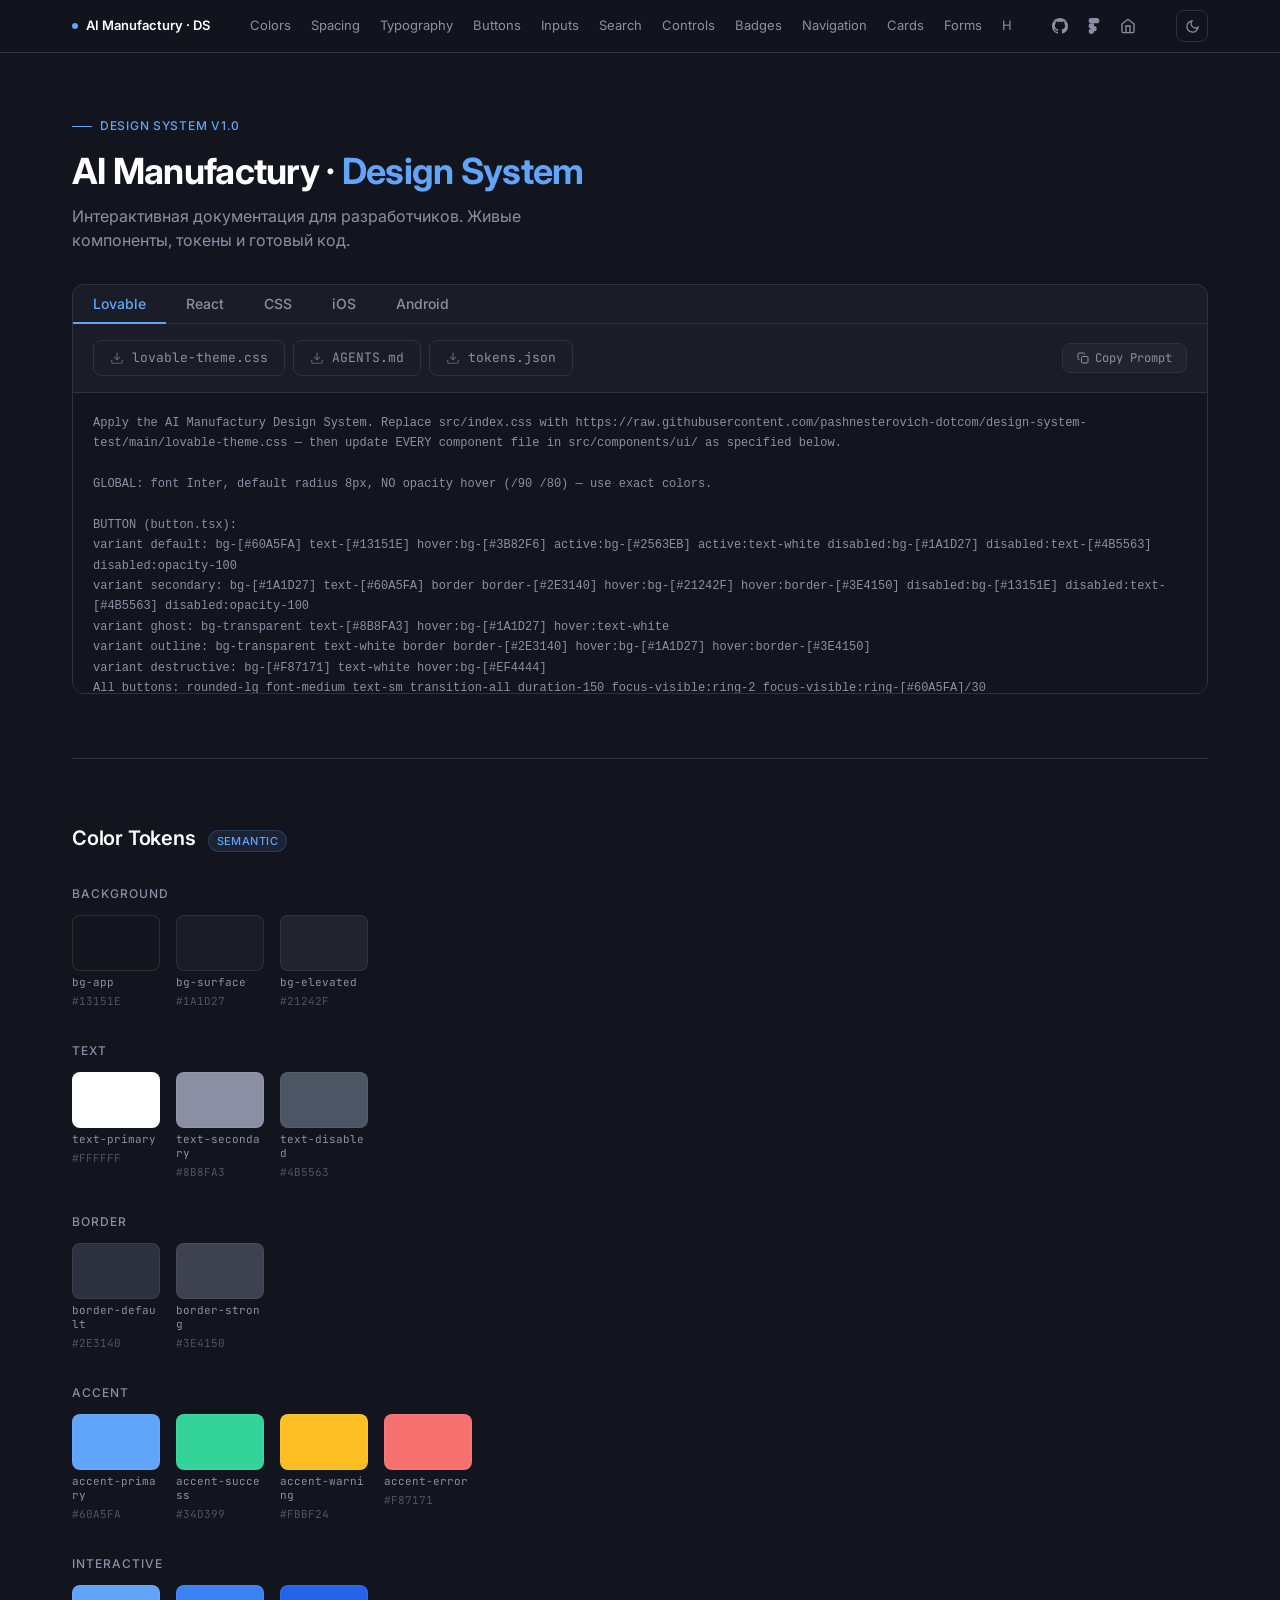
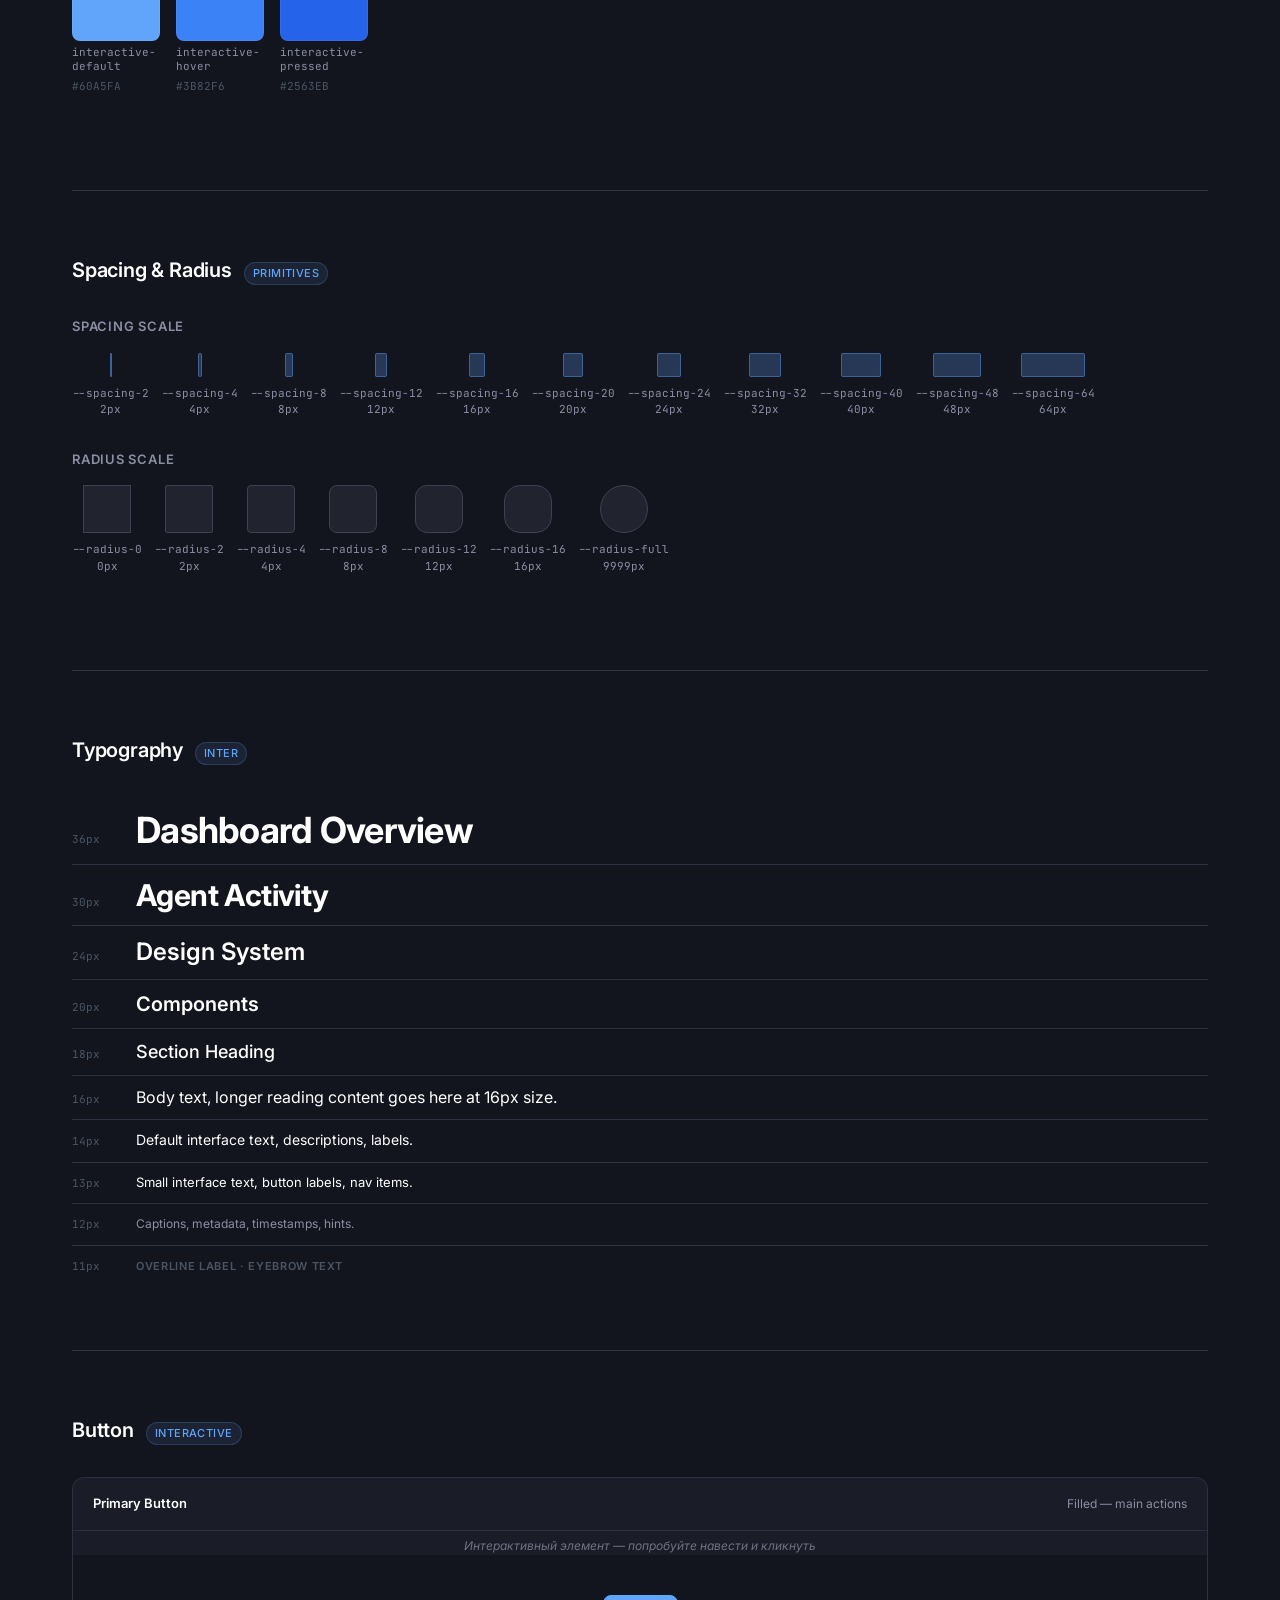
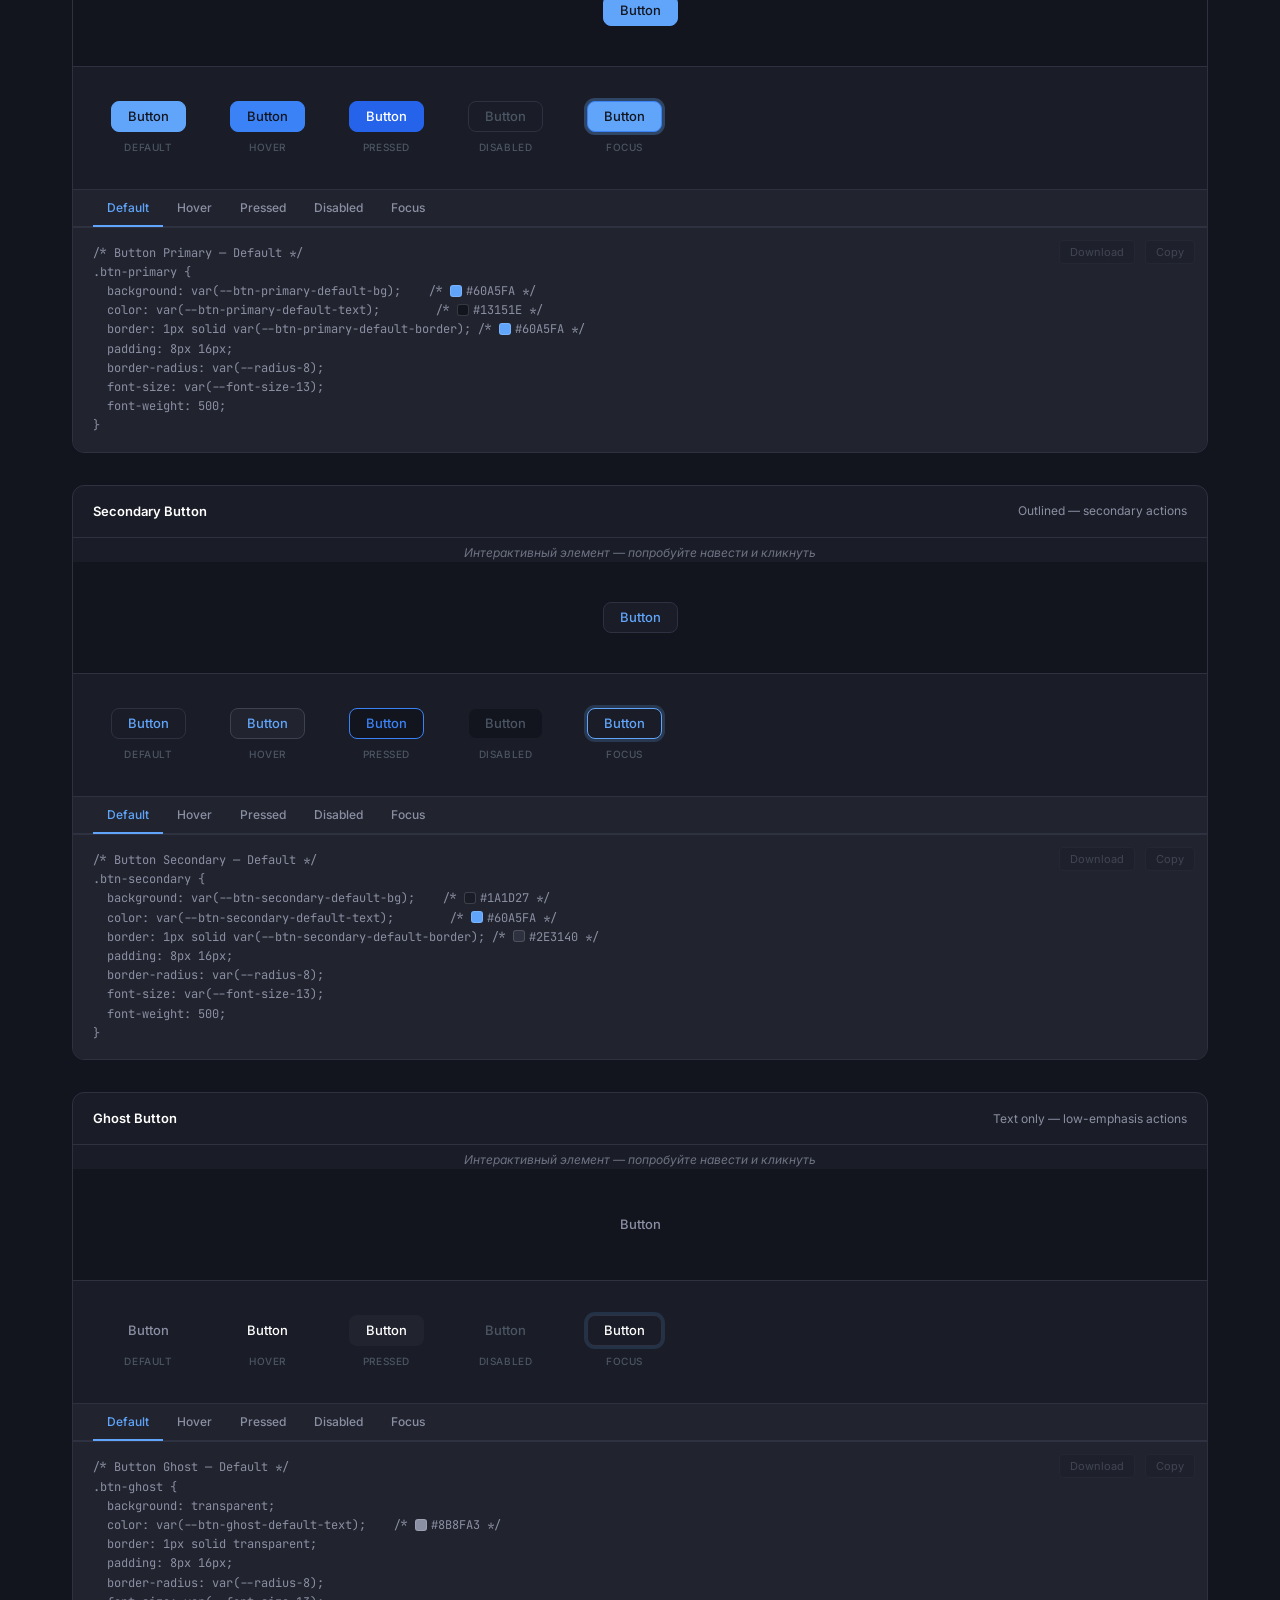
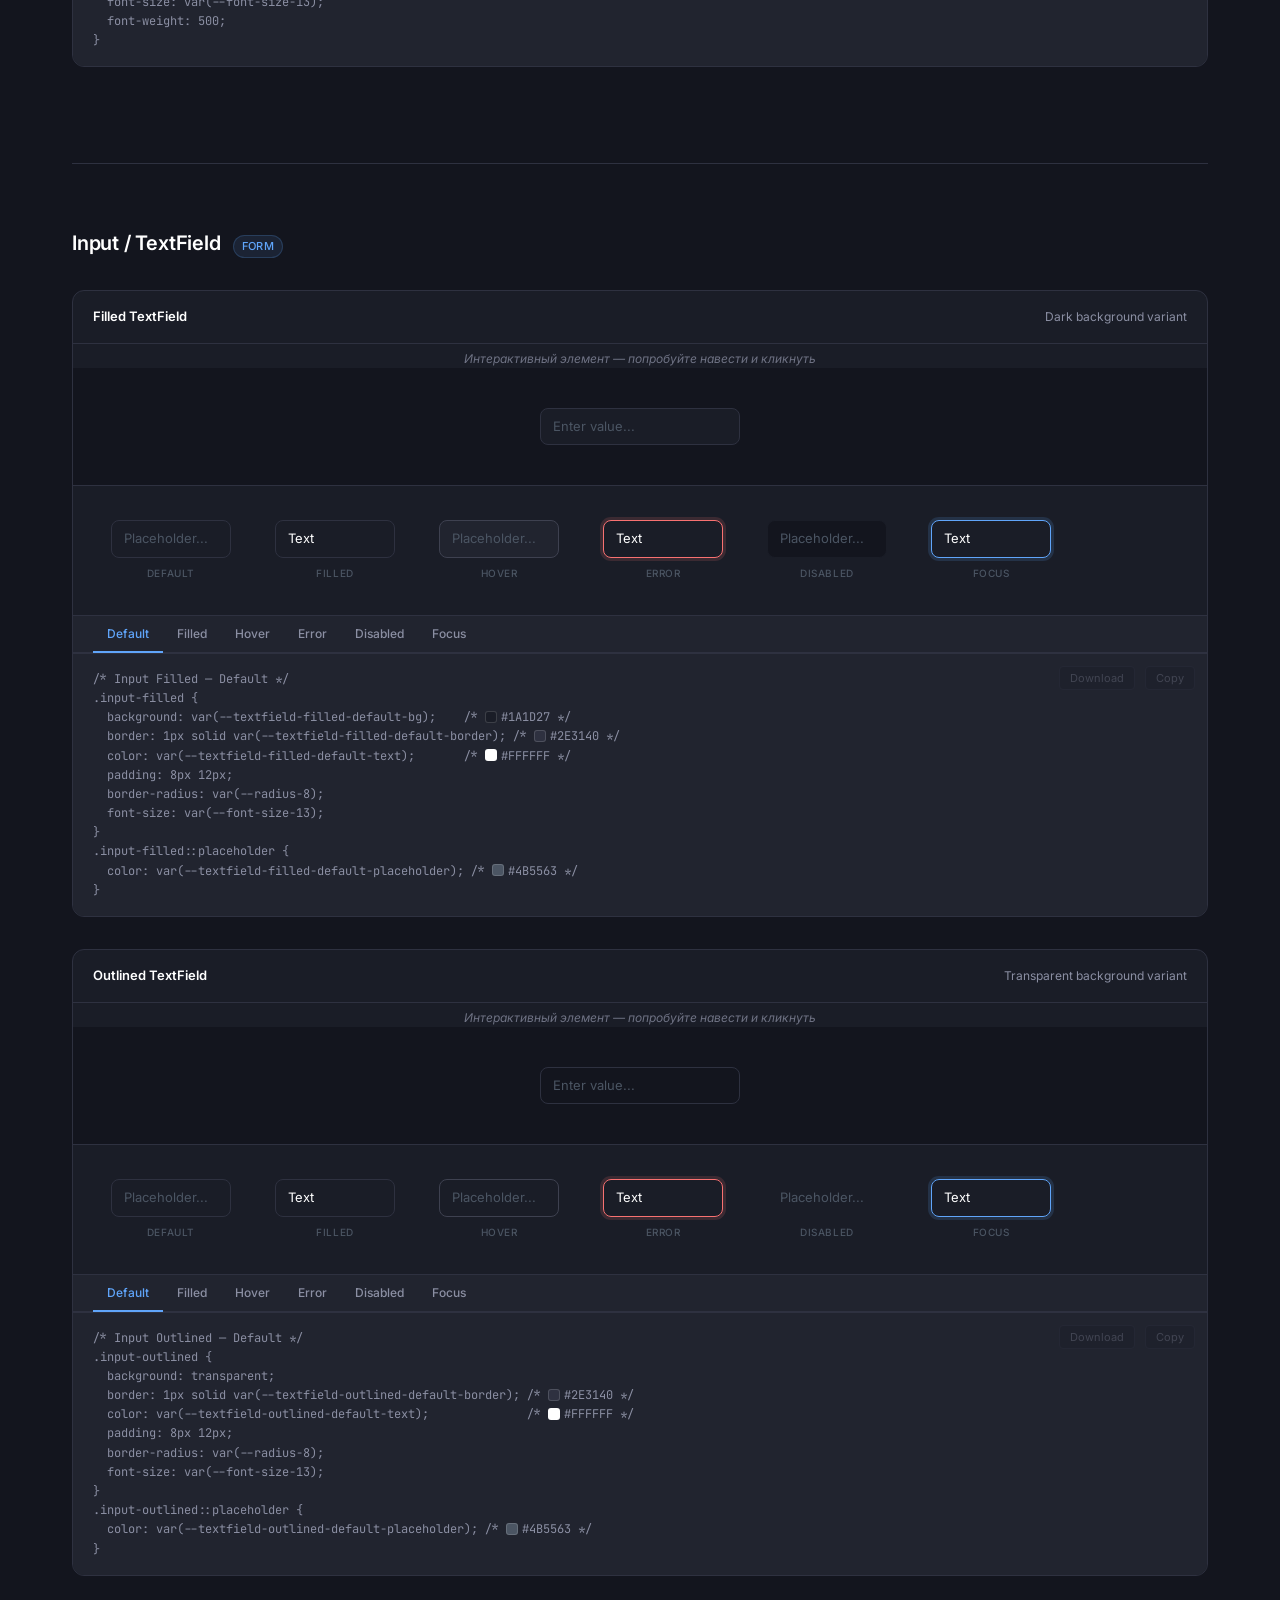
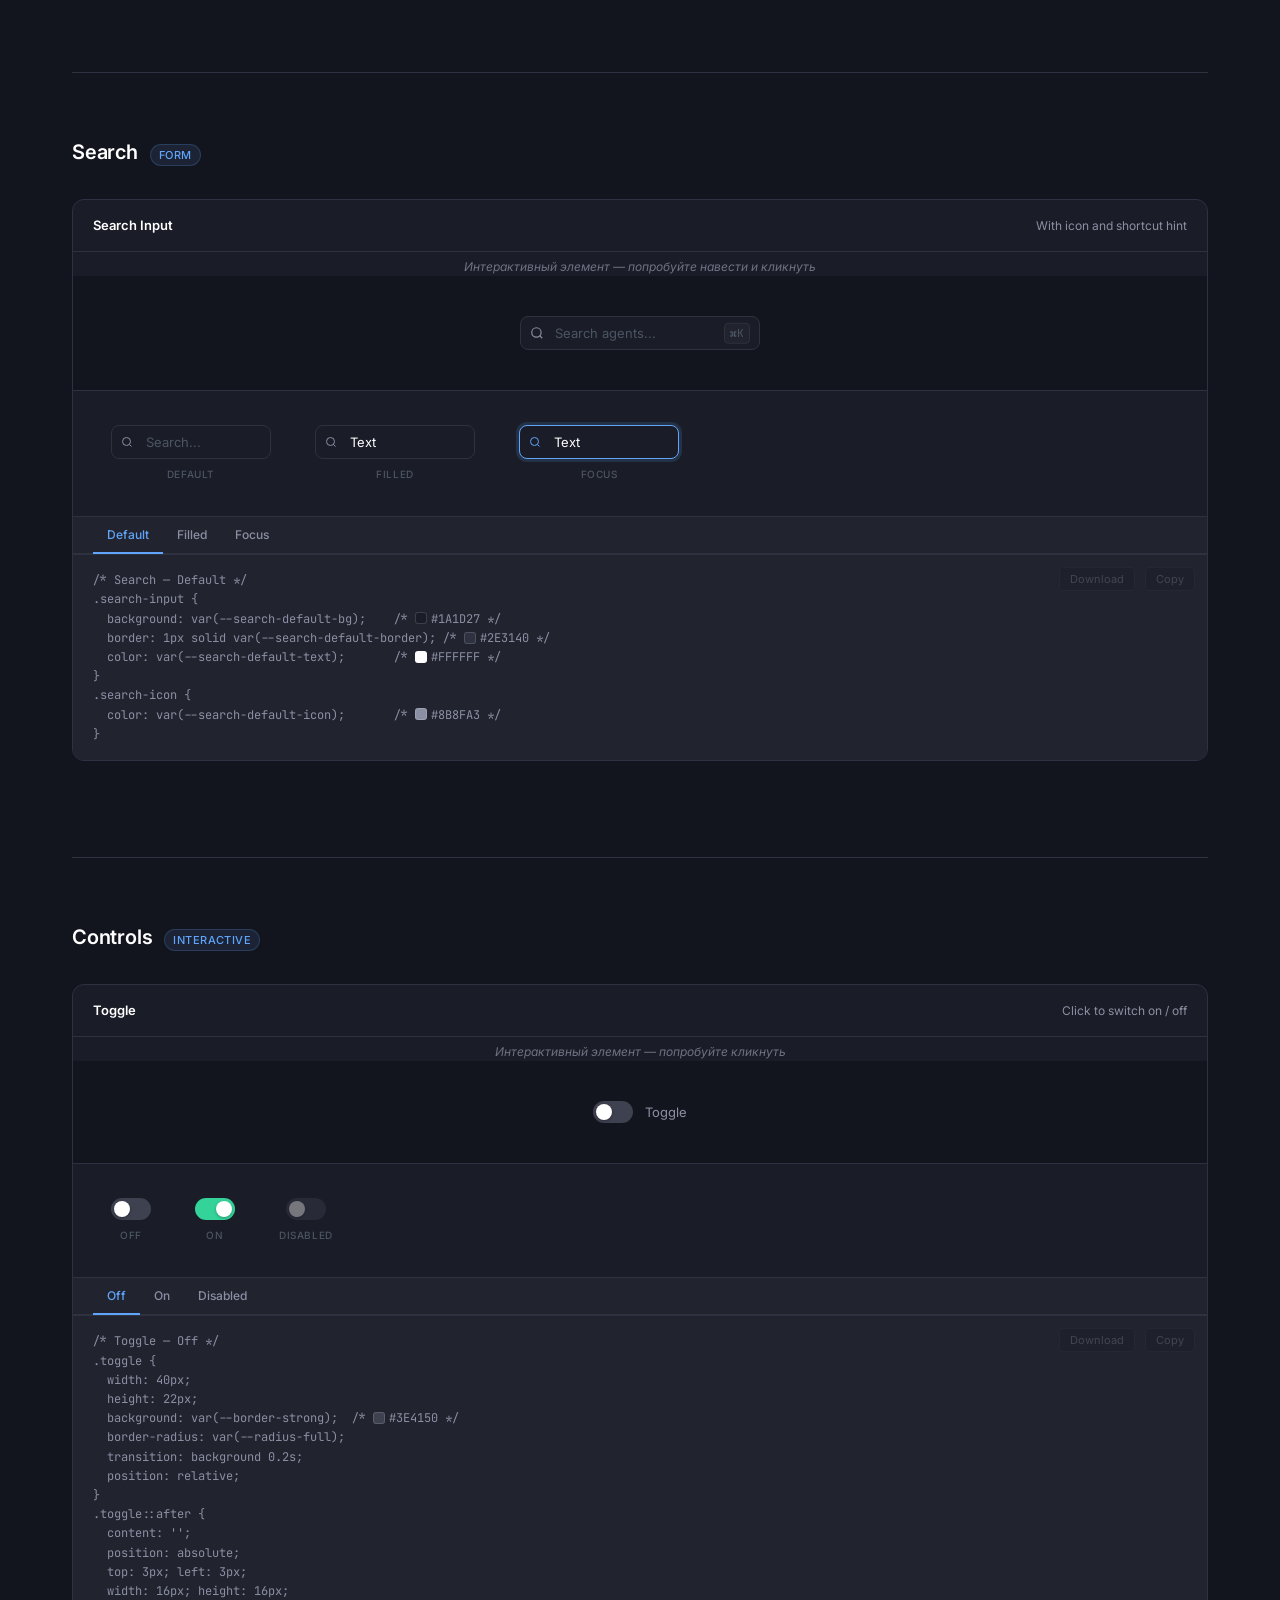
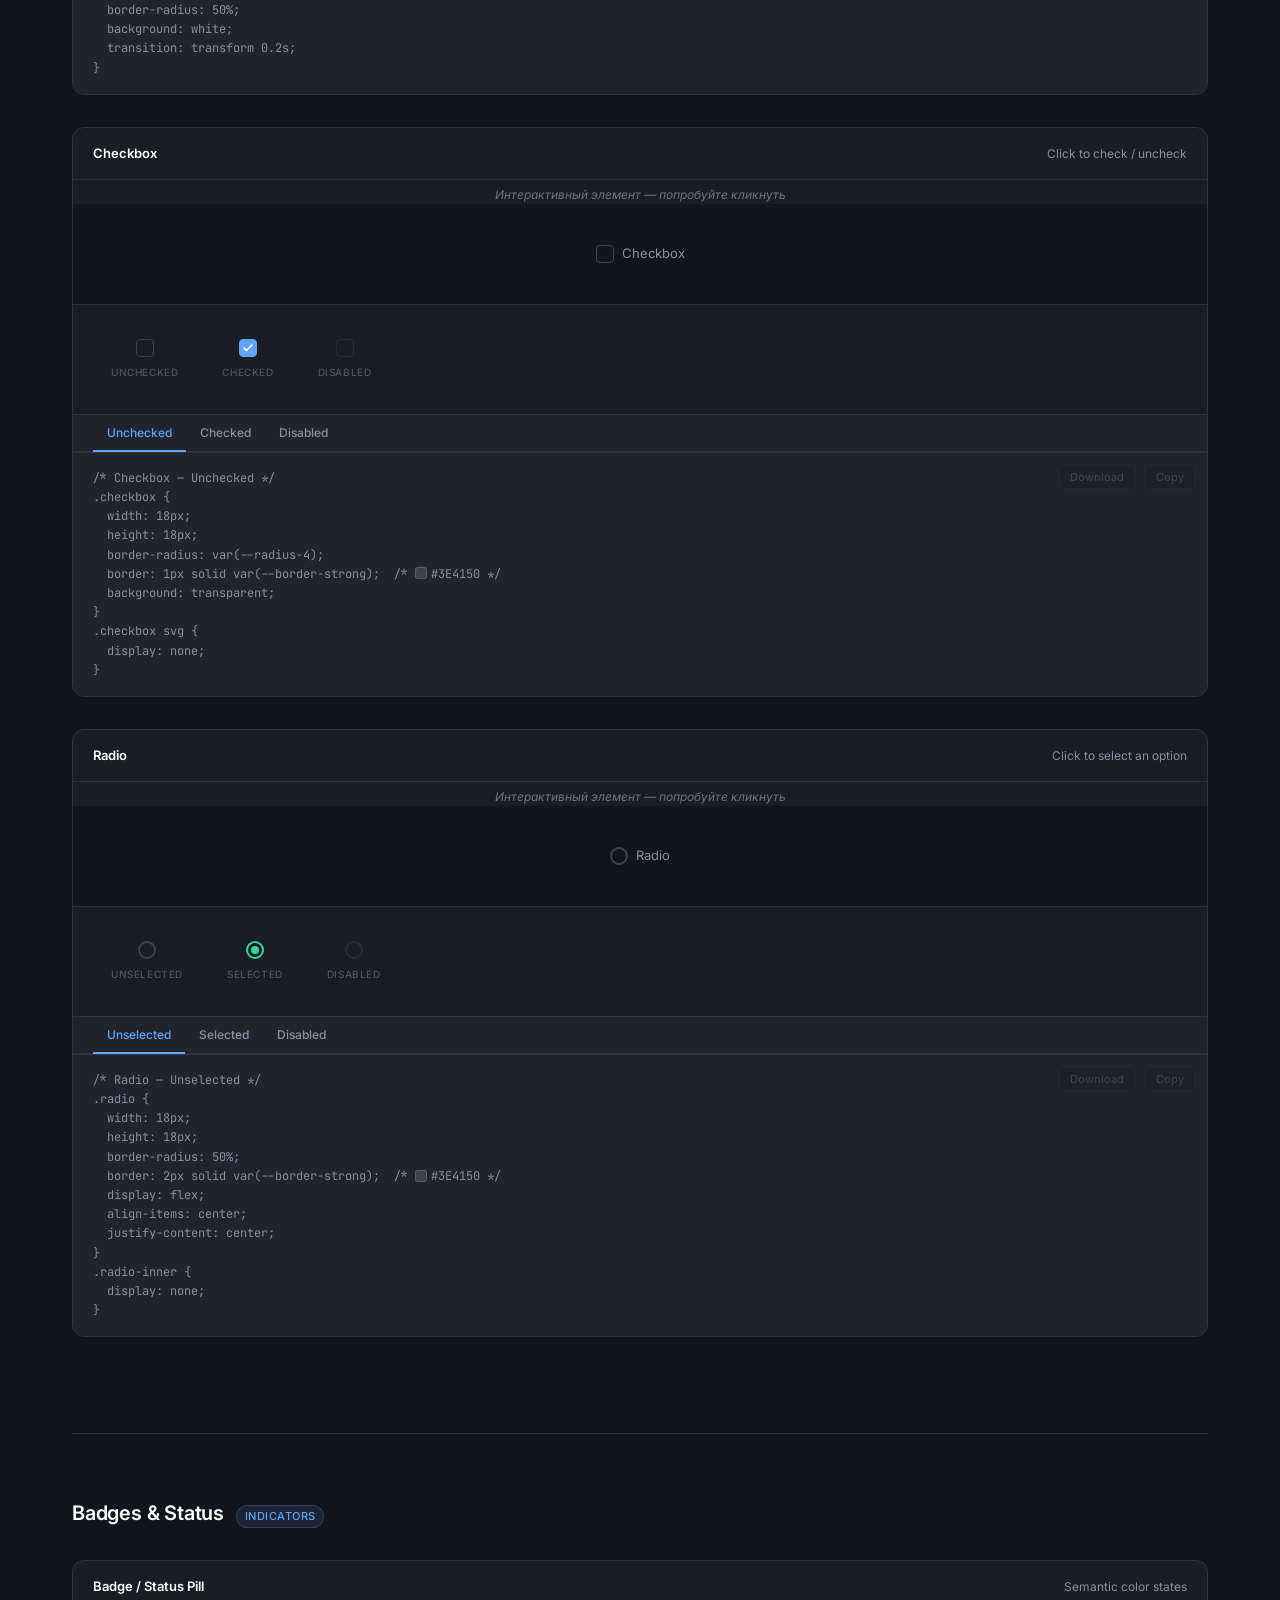
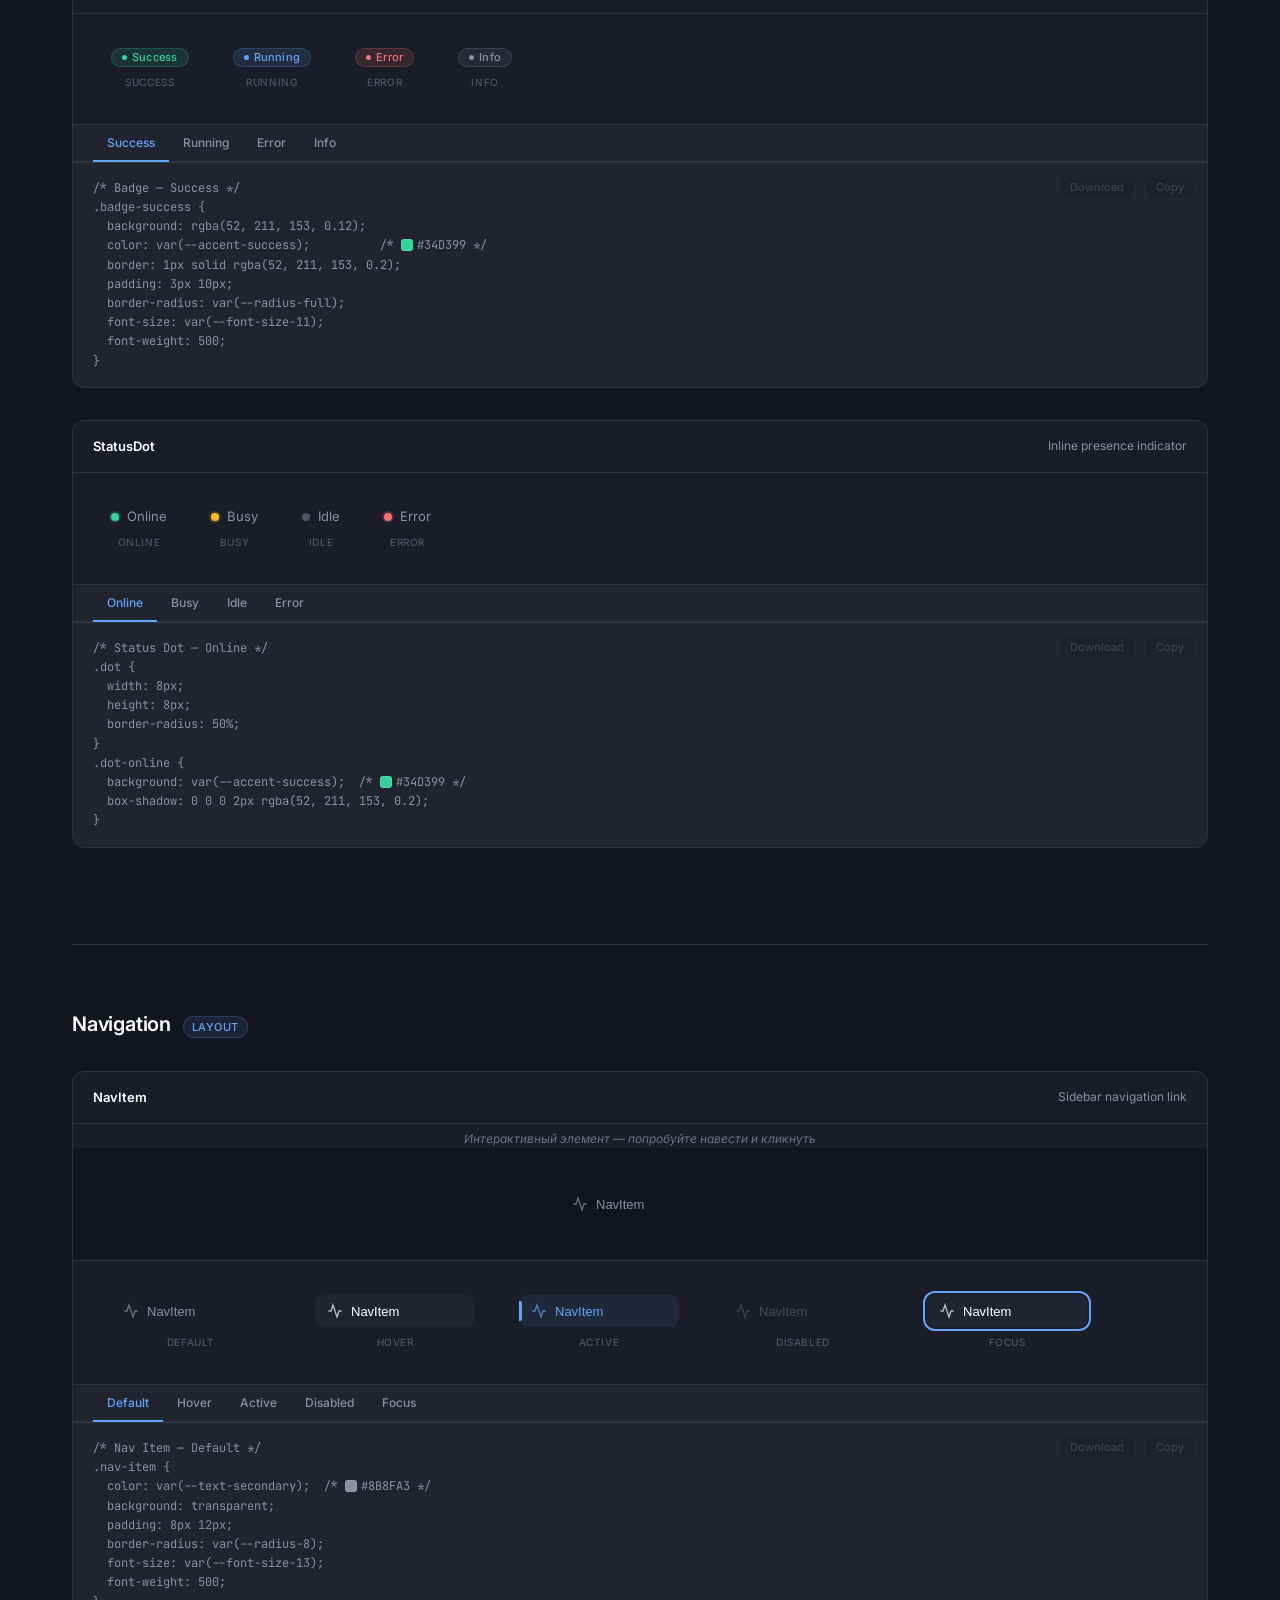
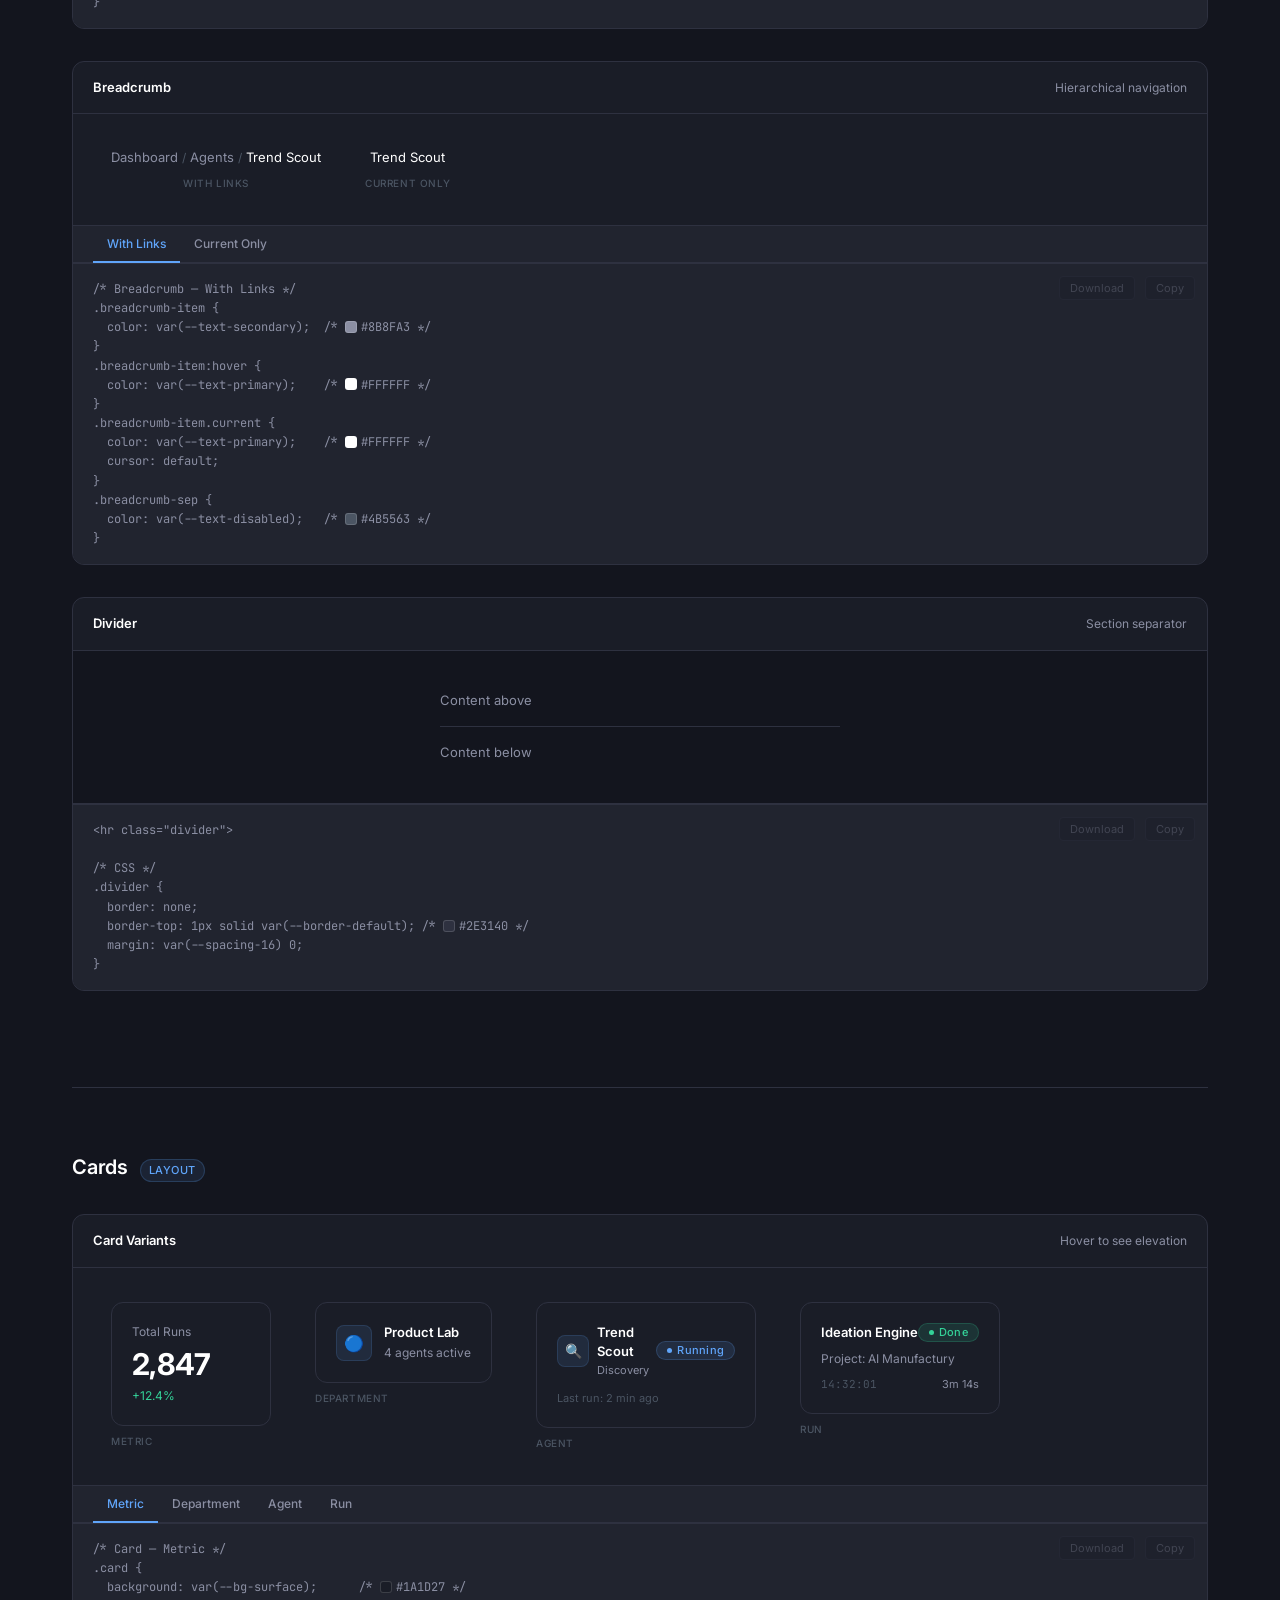
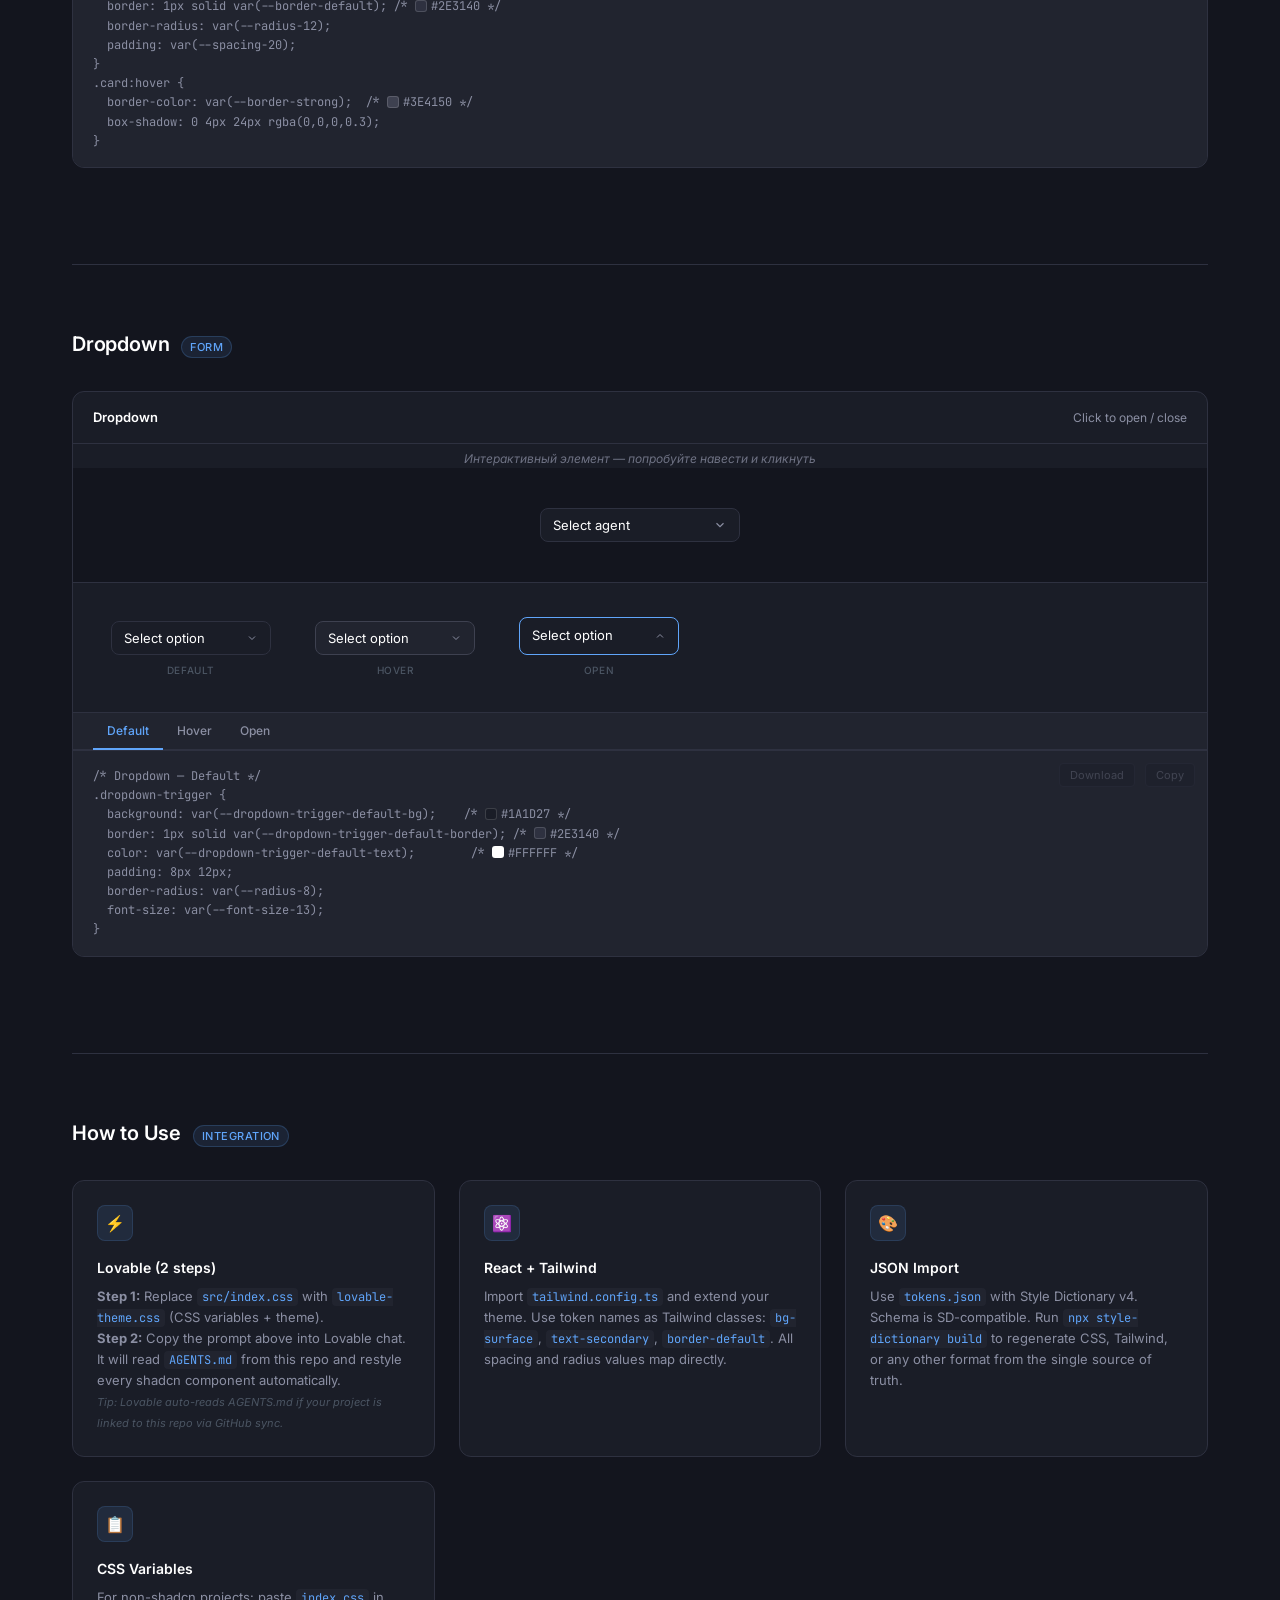
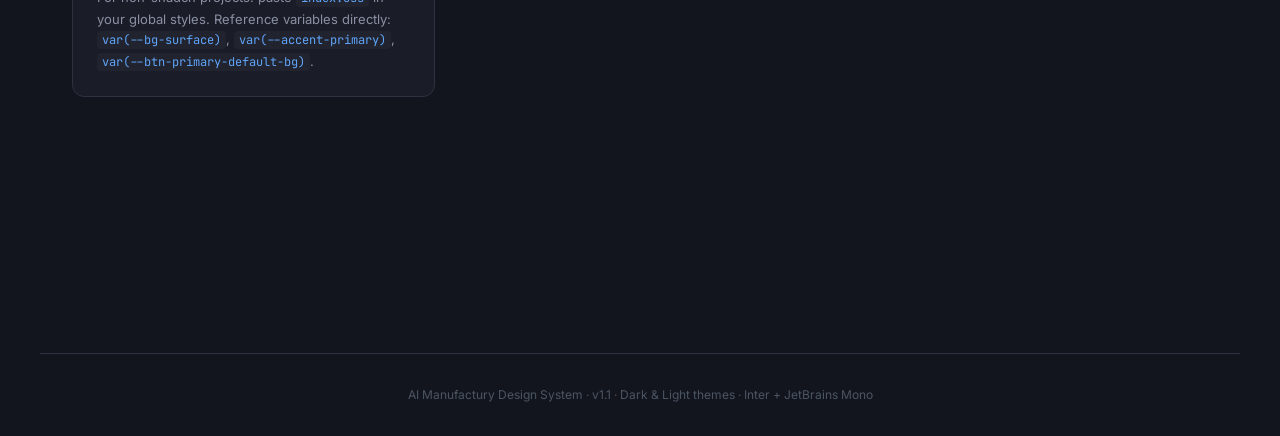
==== commit 11b8a817: "Inline all component specs into Lovable prompt (no external AGENTS.md dependency) Lovable wasn't rea" ====
--- a/index.html
+++ b/index.html
@@ -2129,7 +2129,7 @@
         <!-- Files row -->
         <div style="padding: 16px 20px; border-bottom: 1px solid var(--border-default); display: flex; align-items: center; justify-content: space-between;">
           <div id="platformFiles" class="download-buttons" style="margin: 0;"></div>
-          <button onclick="copyPlatformPrompt()" style="display: inline-flex; align-items: center; gap: 6px; padding: 6px 14px; background: var(--bg-elevated); color: var(--text-secondary); border: 1px solid var(--border-default); border-radius: var(--radius-8); font-size: var(--font-size-12); cursor: pointer; font-family: 'JetBrains Mono', monospace; transition: border-color 0.15s, color 0.15s, background 0.15s;" onmouseover="this.style.borderColor='var(--border-strong)';this.style.color='var(--text-primary)'" onmouseout="this.style.borderColor='var(--border-default)';this.style.color='var(--text-secondary)'">
+          <button id="copyPromptBtn" onclick="copyPlatformPrompt()" style="display: inline-flex; align-items: center; gap: 6px; padding: 6px 14px; background: var(--bg-elevated); color: var(--text-secondary); border: 1px solid var(--border-default); border-radius: var(--radius-8); font-size: var(--font-size-12); cursor: pointer; font-family: 'JetBrains Mono', monospace; transition: border-color 0.15s, color 0.15s, background 0.15s;" onmouseover="this.style.borderColor='var(--border-strong)';this.style.color='var(--text-primary)'" onmouseout="this.style.borderColor='var(--border-default)';this.style.color='var(--text-secondary)'">
             <svg width="12" height="12" fill="none" stroke="currentColor" stroke-width="2" viewBox="0 0 24 24"><rect x="9" y="9" width="13" height="13" rx="2"/><path d="M5 15H4a2 2 0 0 1-2-2V4a2 2 0 0 1 2-2h9a2 2 0 0 1 2 2v1"/></svg>
             Copy Prompt
           </button>
@@ -3542,192 +3542,106 @@
 
 const PLATFORMS = {
   lovable: {
+    hasPrompt: true,
     files: [
       { name: 'lovable-theme.css', path: 'lovable-theme.css' },
       { name: 'AGENTS.md', path: 'AGENTS.md' },
       { name: 'tokens.json', path: 'tokens.json' },
     ],
-    prompt: `Apply the ${DS_CONFIG.name} Design System to this project.
-
-Read the full design system specification and component guide from this GitHub repo:
-${REPO_URL}
-
-Step 1: Replace the ENTIRE content of src/index.css with:
-${RAW_URL}/lovable-theme.css
-
-Step 2: Read the component guide and update every shadcn/ui component in src/components/ui/:
-${RAW_URL}/AGENTS.md
-
-Follow every instruction in AGENTS.md exactly. Key rules:
-- Use EXACT hex colors for hover/focus/active/disabled states — NO opacity modifiers (/90, /80)
-- Switch checked = green #34D399, shape = rounded-full (pill). NEVER square, NEVER blue.
-- Card radius = rounded-xl (12px). Badge radius = rounded-sm (2px).
-- Input = filled style with dark bg, focus border accent-primary with ring
-- Sidebar active item = white text + accent-primary/10 background
-- All disabled states: opacity-100, exact token colors
-- Font: ${DS_CONFIG.font} only. Default border-radius: 8px.`,
+    prompt: `Apply the ${DS_CONFIG.name} Design System. Replace src/index.css with ${RAW_URL}/lovable-theme.css — then update EVERY component file in src/components/ui/ as specified below.
+
+GLOBAL: font ${DS_CONFIG.font}, default radius 8px, NO opacity hover (/90 /80) — use exact colors.
+
+BUTTON (button.tsx):
+variant default: bg-[#60A5FA] text-[#13151E] hover:bg-[#3B82F6] active:bg-[#2563EB] active:text-white disabled:bg-[#1A1D27] disabled:text-[#4B5563] disabled:opacity-100
+variant secondary: bg-[#1A1D27] text-[#60A5FA] border border-[#2E3140] hover:bg-[#21242F] hover:border-[#3E4150] disabled:bg-[#13151E] disabled:text-[#4B5563] disabled:opacity-100
+variant ghost: bg-transparent text-[#8B8FA3] hover:bg-[#1A1D27] hover:text-white
+variant outline: bg-transparent text-white border border-[#2E3140] hover:bg-[#1A1D27] hover:border-[#3E4150]
+variant destructive: bg-[#F87171] text-white hover:bg-[#EF4444]
+All buttons: rounded-lg font-medium text-sm transition-all duration-150 focus-visible:ring-2 focus-visible:ring-[#60A5FA]/30
+
+INPUT (input.tsx):
+bg-[#1A1D27] text-white border border-[#2E3140] rounded-lg placeholder:text-[#4B5563]
+hover:bg-[#21242F] hover:border-[#3E4150]
+focus:border-[#60A5FA] focus:ring-2 focus:ring-[#60A5FA]/15
+aria-invalid:border-[#F87171]
+disabled:bg-[#13151E] disabled:text-[#4B5563] disabled:opacity-100
+
+TEXTAREA (textarea.tsx): same as input + min-h-[80px] resize-y
+
+SELECT (select.tsx):
+Trigger: bg-[#1A1D27] text-white border border-[#2E3140] rounded-lg, hover:bg-[#21242F], data-[state=open]:border-[#60A5FA]
+Content: bg-[#21242F] border border-[#2E3140] rounded-lg shadow-lg
+Item: text-white text-sm, data-[highlighted]:bg-[#2E3140], data-[state=checked]:text-[#60A5FA]
+
+SWITCH (switch.tsx):
+CRITICAL: rounded-full (pill, NEVER square). w-11 h-6. Thumb: h-5 w-5 rounded-full bg-white.
+Unchecked: bg-[#2E3140]. Checked: bg-[#34D399] (GREEN, not blue!).
+
+CHECKBOX (checkbox.tsx): border border-[#2E3140] rounded hover:border-[#3E4150], checked: bg-[#60A5FA] border-[#60A5FA] text-[#13151E]
+
+CARD (card.tsx): rounded-xl border border-[#2E3140] shadow-sm hover:border-[#3E4150] p-6
+
+BADGE (badge.tsx): rounded-sm (2px NOT rounded-full) text-[13px] font-medium px-2 py-0.5
+default: bg-primary/15 text-primary, success: bg-[#34D399]/15 text-[#34D399], warning: bg-[#FBBF24]/15 text-[#FBBF24], destructive: bg-[#F87171]/15 text-[#F87171]
+
+TABLE (table.tsx):
+Header: text-[12px] font-semibold uppercase tracking-wider text-[#8B8FA3] px-4 py-3 border-b border-[#2E3140]
+Row: hover:bg-[#1A1D27], cell px-4 py-3 text-sm border-b border-[#2E3140]
+
+TABS (tabs.tsx): list border-b border-[#2E3140] bg-transparent, trigger text-[#8B8FA3] hover:text-white, active: text-[#60A5FA] border-b-2 border-[#60A5FA]
+
+DIALOG (dialog.tsx): overlay bg-black/60 backdrop-blur-sm, content bg-[#21242F] border border-[#2E3140] rounded-xl
+SHEET: bg-[#1A1D27] border-[#2E3140]
+TOOLTIP: bg-[#21242F] text-white text-xs border border-[#2E3140] rounded px-2 py-1
+DROPDOWN-MENU: content bg-[#21242F] border border-[#2E3140] rounded-lg, item focus:bg-[#2E3140]
+POPOVER: bg-[#21242F] border border-[#2E3140] rounded-lg
+SEPARATOR: bg-[#2E3140]
+PROGRESS: track bg-[#2E3140] rounded-full, fill bg-[#60A5FA] rounded-full
+AVATAR: rounded-full, fallback bg-[#21242F] text-[#8B8FA3]
+SKELETON: bg-[#21242F] animate-pulse
+LABEL: text-[13px] font-medium text-white
+
+SIDEBAR: bg-[#1A1D27] border-r border-[#2E3140], nav item text-[#8B8FA3] hover:text-white hover:bg-[#21242F] rounded-lg px-3 py-2 text-sm, active: text-white bg-[#60A5FA]/10, section header: text-[11px] uppercase tracking-widest text-[#4B5563]`,
   },
 
   react: {
+    hasPrompt: false,
     files: [
       { name: 'index.css', path: 'index.css' },
       { name: 'tailwind.config.ts', path: 'tailwind.config.ts' },
       { name: 'tokens.json', path: 'tokens.json' },
     ],
-    prompt: `Integrate the ${DS_CONFIG.name} Design System into a React + Tailwind project.
-
-GitHub repo: ${REPO_URL}
-
-Step 1: Download and replace your tailwind.config.ts with:
-${RAW_URL}/tailwind.config.ts
-
-Step 2: Import the CSS custom properties file into your global styles (main.tsx or App.tsx):
-${RAW_URL}/index.css
-
-Step 3: Use token names as Tailwind classes:
-  - Backgrounds: bg-bg-app, bg-bg-surface, bg-bg-elevated
-  - Text: text-text-primary, text-text-secondary
-  - Borders: border-border-default, border-border-strong
-  - Accent: text-accent-primary, bg-accent-success
-  - Spacing: p-16 (16px), gap-8 (8px), m-24 (24px)
-  - Radius: rounded-lg (8px), rounded-xl (12px)
-
-Step 4: For component-specific styling, reference:
-${RAW_URL}/AGENTS.md
-
-Font: ${DS_CONFIG.font} (load from Google Fonts).
-All color tokens are defined as CSS custom properties in index.css.`,
+    github: REPO_URL,
+    desc: 'Download files and import into your React + Tailwind project. index.css goes into global styles, tailwind.config.ts extends your theme.',
   },
 
   css: {
+    hasPrompt: false,
     files: [
       { name: 'index.css', path: 'index.css' },
       { name: 'tokens.json', path: 'tokens.json' },
     ],
-    prompt: `Integrate the ${DS_CONFIG.name} Design System into your project using pure CSS.
-
-Step 1: Add the CSS file to your HTML:
-<link rel="stylesheet" href="${RAW_URL}/index.css">
-
-Or copy the content of index.css into your global stylesheet.
-
-Step 2: Use CSS custom properties anywhere:
-  background: var(--bg-surface);
-  color: var(--text-primary);
-  border: 1px solid var(--border-default);
-  border-radius: var(--radius-8);
-  padding: var(--spacing-16);
-
-  /* Button */
-  background: var(--btn-primary-default-bg);
-  color: var(--btn-primary-default-text);
-
-  /* On hover */
-  background: var(--btn-primary-hover-bg);
-
-Step 3: For dark/light theme switching, toggle [data-theme="light"] on <html>.
-
-Full token reference: ${REPO_URL}
-Font: ${DS_CONFIG.font} — load via Google Fonts.`,
+    github: REPO_URL,
+    desc: 'Download index.css and add to your project via &lt;link&gt; tag or @import. All tokens available as CSS custom properties: var(--bg-surface), var(--accent-primary), etc.',
   },
 
   ios: {
+    hasPrompt: false,
     files: [
       { name: 'tokens.json', path: 'tokens.json' },
     ],
-    prompt: `Integrate the ${DS_CONFIG.name} Design System into an iOS (SwiftUI) project.
-
-Design tokens source: ${RAW_URL}/tokens.json
-
-Step 1: Create a Colors.swift file with Color extensions:
-
-  import SwiftUI
-
-  extension Color {
-    static let bgApp = Color(hex: "#13151E")
-    static let bgSurface = Color(hex: "#1A1D27")
-    static let bgElevated = Color(hex: "#21242F")
-    static let textPrimary = Color.white
-    static let textSecondary = Color(hex: "#8B8FA3")
-    static let borderDefault = Color(hex: "#2E3140")
-    static let accentPrimary = Color(hex: "#60A5FA")
-    static let accentSuccess = Color(hex: "#34D399")
-    static let accentWarning = Color(hex: "#FBBF24")
-    static let accentError = Color(hex: "#F87171")
-  }
-
-Step 2: Create spacing constants:
-  enum Spacing {
-    static let xs: CGFloat = 4
-    static let sm: CGFloat = 8
-    static let md: CGFloat = 12
-    static let lg: CGFloat = 16
-    static let xl: CGFloat = 24
-    static let xxl: CGFloat = 32
-  }
-
-Step 3: Create radius constants:
-  enum Radius {
-    static let sm: CGFloat = 4
-    static let md: CGFloat = 8
-    static let lg: CGFloat = 12
-    static let xl: CGFloat = 16
-    static let full: CGFloat = 9999
-  }
-
-Step 4: Apply in SwiftUI views:
-  .background(Color.bgSurface)
-  .foregroundColor(.textPrimary)
-  .cornerRadius(Radius.md)
-  .padding(Spacing.lg)
-
-Font: ${DS_CONFIG.font} — add via Info.plist or Swift Package.
-Full spec: ${REPO_URL}`,
+    github: REPO_URL + '/tree/main',
+    desc: 'Download tokens.json and generate Swift Color extensions, spacing and radius constants for SwiftUI.',
   },
 
   android: {
+    hasPrompt: false,
     files: [
       { name: 'tokens.json', path: 'tokens.json' },
     ],
-    prompt: `Integrate the ${DS_CONFIG.name} Design System into an Android (Jetpack Compose) project.
-
-Design tokens source: ${RAW_URL}/tokens.json
-
-Step 1: Create a Color.kt file:
-
-  package com.yourapp.ui.theme
-
-  import androidx.compose.ui.graphics.Color
-
-  val BgApp = Color(0xFF13151E)
-  val BgSurface = Color(0xFF1A1D27)
-  val BgElevated = Color(0xFF21242F)
-  val TextPrimary = Color(0xFFFFFFFF)
-  val TextSecondary = Color(0xFF8B8FA3)
-  val BorderDefault = Color(0xFF2E3140)
-  val AccentPrimary = Color(0xFF60A5FA)
-  val AccentSuccess = Color(0xFF34D399)
-  val AccentWarning = Color(0xFFFBBF24)
-  val AccentError = Color(0xFFF87171)
-
-Step 2: Create Theme.kt with Material3:
-
-  private val DarkColorScheme = darkColorScheme(
-    primary = AccentPrimary,
-    onPrimary = BgApp,
-    secondary = BgSurface,
-    background = BgApp,
-    surface = BgSurface,
-    error = AccentError,
-    outline = BorderDefault,
-  )
-
-Step 3: Create spacing and radius:
-  object Spacing { val xs = 4.dp; val sm = 8.dp; val md = 12.dp; val lg = 16.dp; val xl = 24.dp }
-  object Radius { val sm = 4.dp; val md = 8.dp; val lg = 12.dp; val full = 9999.dp }
-
-Font: ${DS_CONFIG.font} — add via Google Fonts dependency.
-Full spec: ${REPO_URL}`,
+    github: REPO_URL + '/tree/main',
+    desc: 'Download tokens.json and generate Compose Material3 theme, Color.kt and dimens for Android.',
   },
 };
 
@@ -3744,12 +3658,30 @@
 
   // Update files
   const filesEl = document.getElementById('platformFiles');
-  filesEl.innerHTML = p.files.map(f =>
+  const fileButtons = p.files.map(f =>
     '<a class="download-btn" href="./' + f.path + '" download="' + f.name + '">' + downloadIcon + ' ' + f.name + '</a>'
   ).join('');
 
-  // Update prompt
-  document.getElementById('platformPrompt').textContent = p.prompt;
+  // GitHub link for non-prompt platforms
+  const ghLink = p.github
+    ? '<a class="download-btn" href="' + p.github + '" target="_blank" style="color:var(--text-primary)"><svg width="14" height="14" fill="none" stroke="currentColor" stroke-width="2" viewBox="0 0 24 24"><path d="M18 13v6a2 2 0 0 1-2 2H5a2 2 0 0 1-2-2V8a2 2 0 0 1 2-2h6"/><polyline points="15 3 21 3 21 9"/><line x1="10" y1="14" x2="21" y2="3"/></svg> GitHub</a>'
+    : '';
+
+  filesEl.innerHTML = fileButtons + ghLink;
+
+  // Copy button — only for Lovable
+  const copyBtn = document.getElementById('copyPromptBtn');
+  copyBtn.style.display = p.hasPrompt ? 'inline-flex' : 'none';
+
+  // Prompt area — show prompt or description
+  const promptEl = document.getElementById('platformPrompt');
+  if (p.hasPrompt) {
+    promptEl.textContent = p.prompt;
+    promptEl.style.maxHeight = '300px';
+  } else {
+    promptEl.textContent = p.desc.replace(/&lt;/g, '<').replace(/&gt;/g, '>');
+    promptEl.style.maxHeight = '80px';
+  }
 }
 
 function copyPlatformPrompt() {
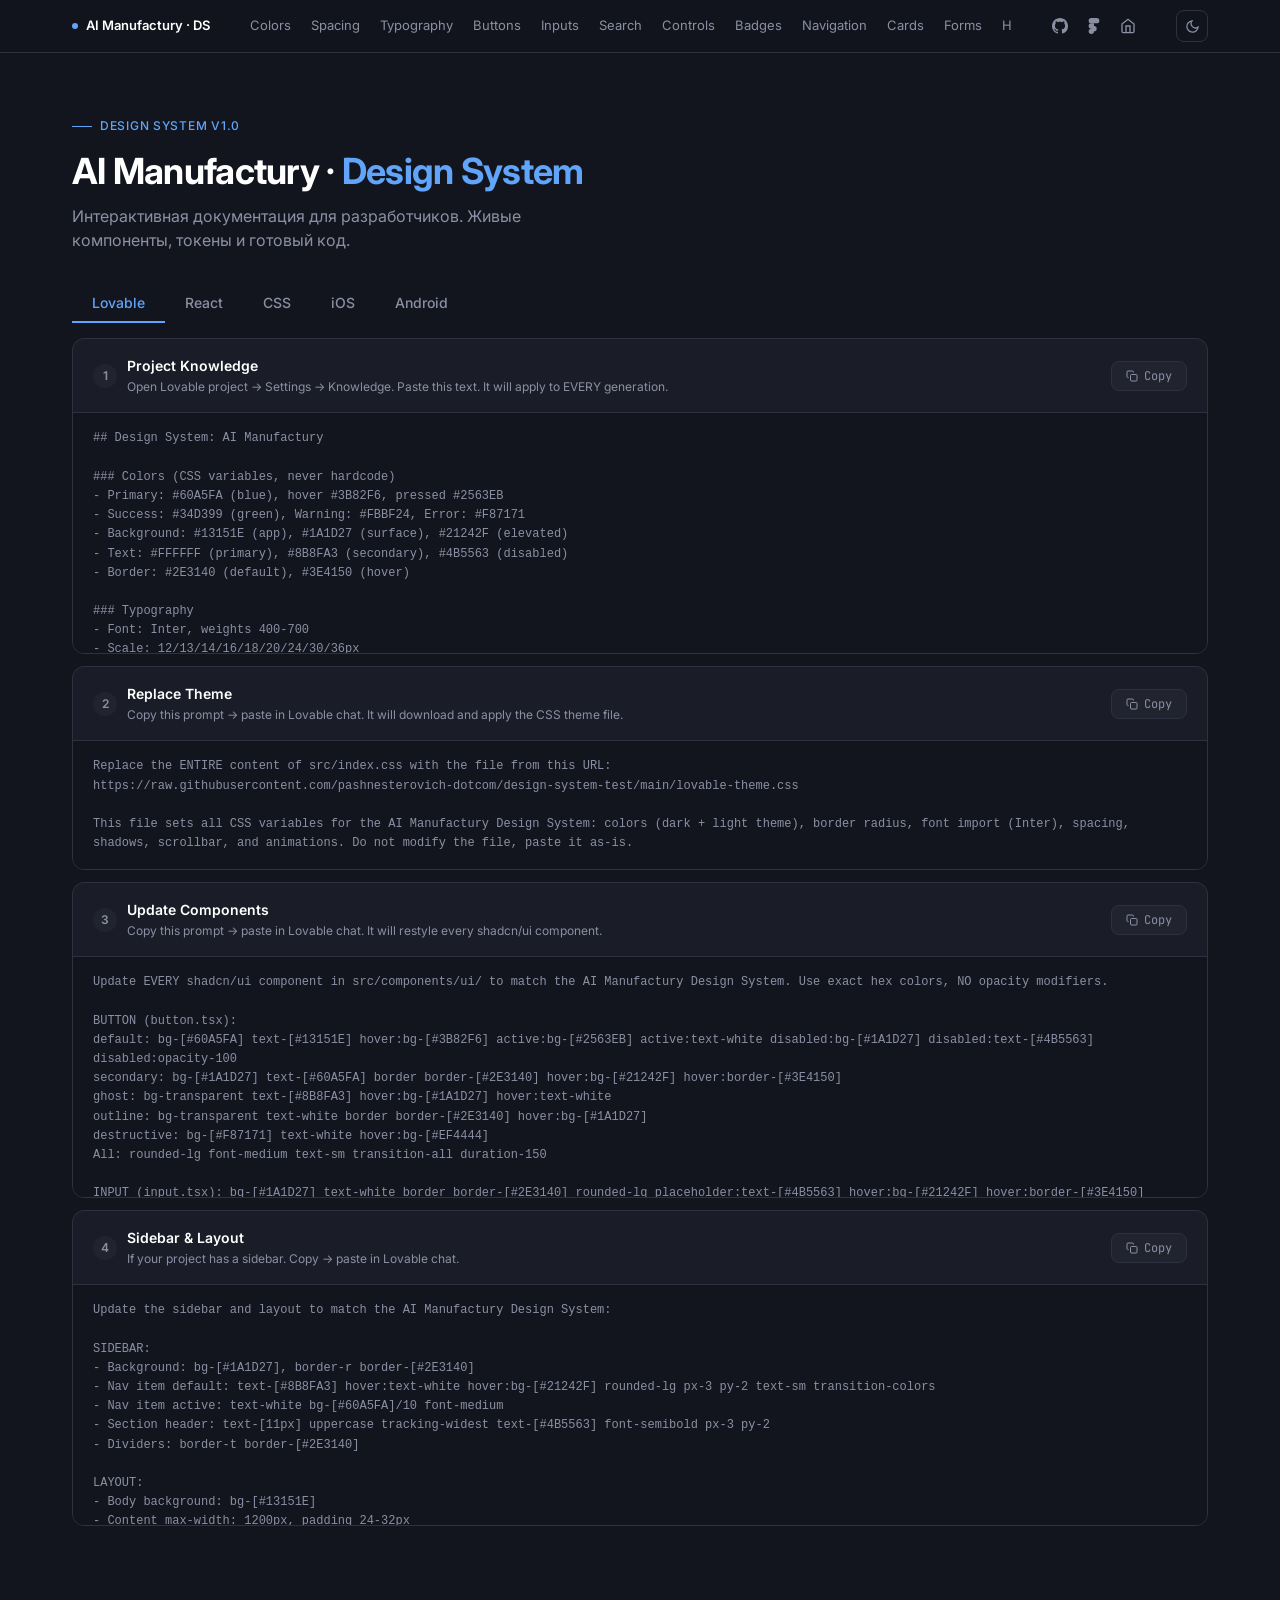
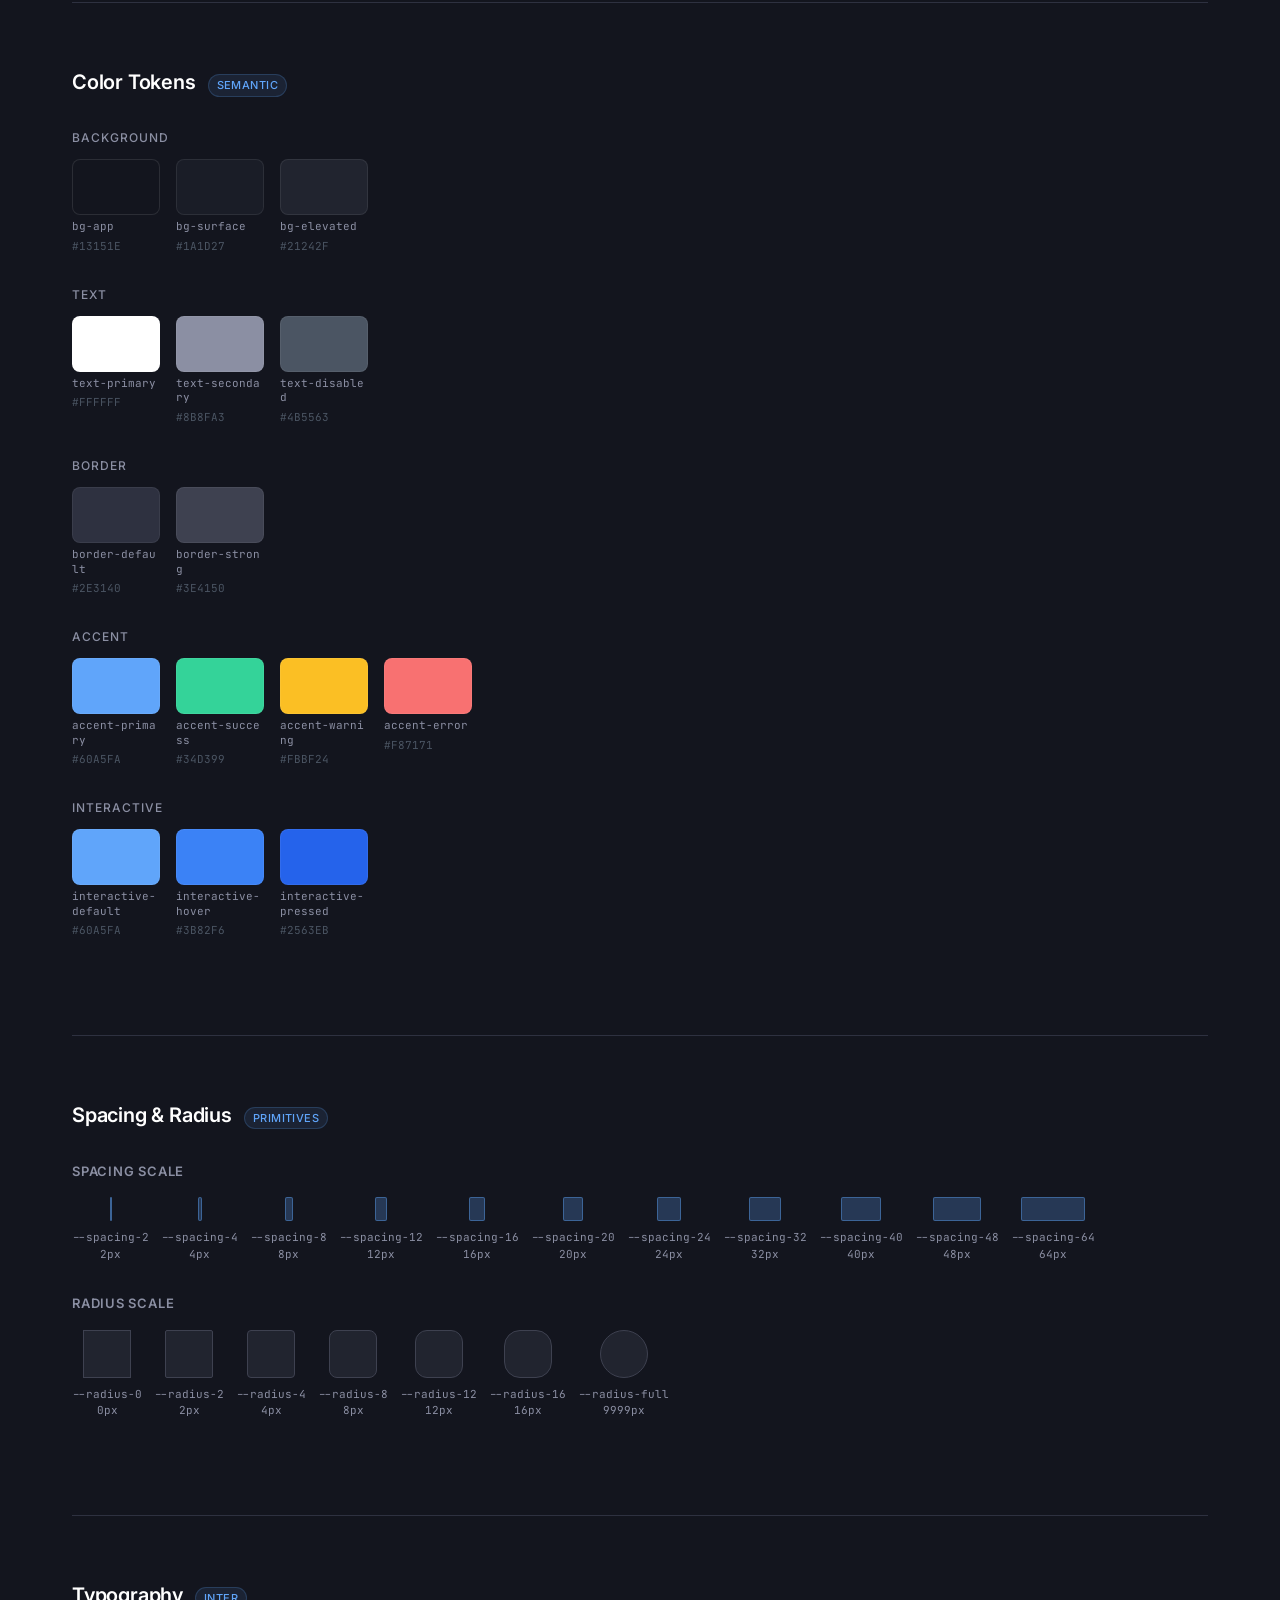
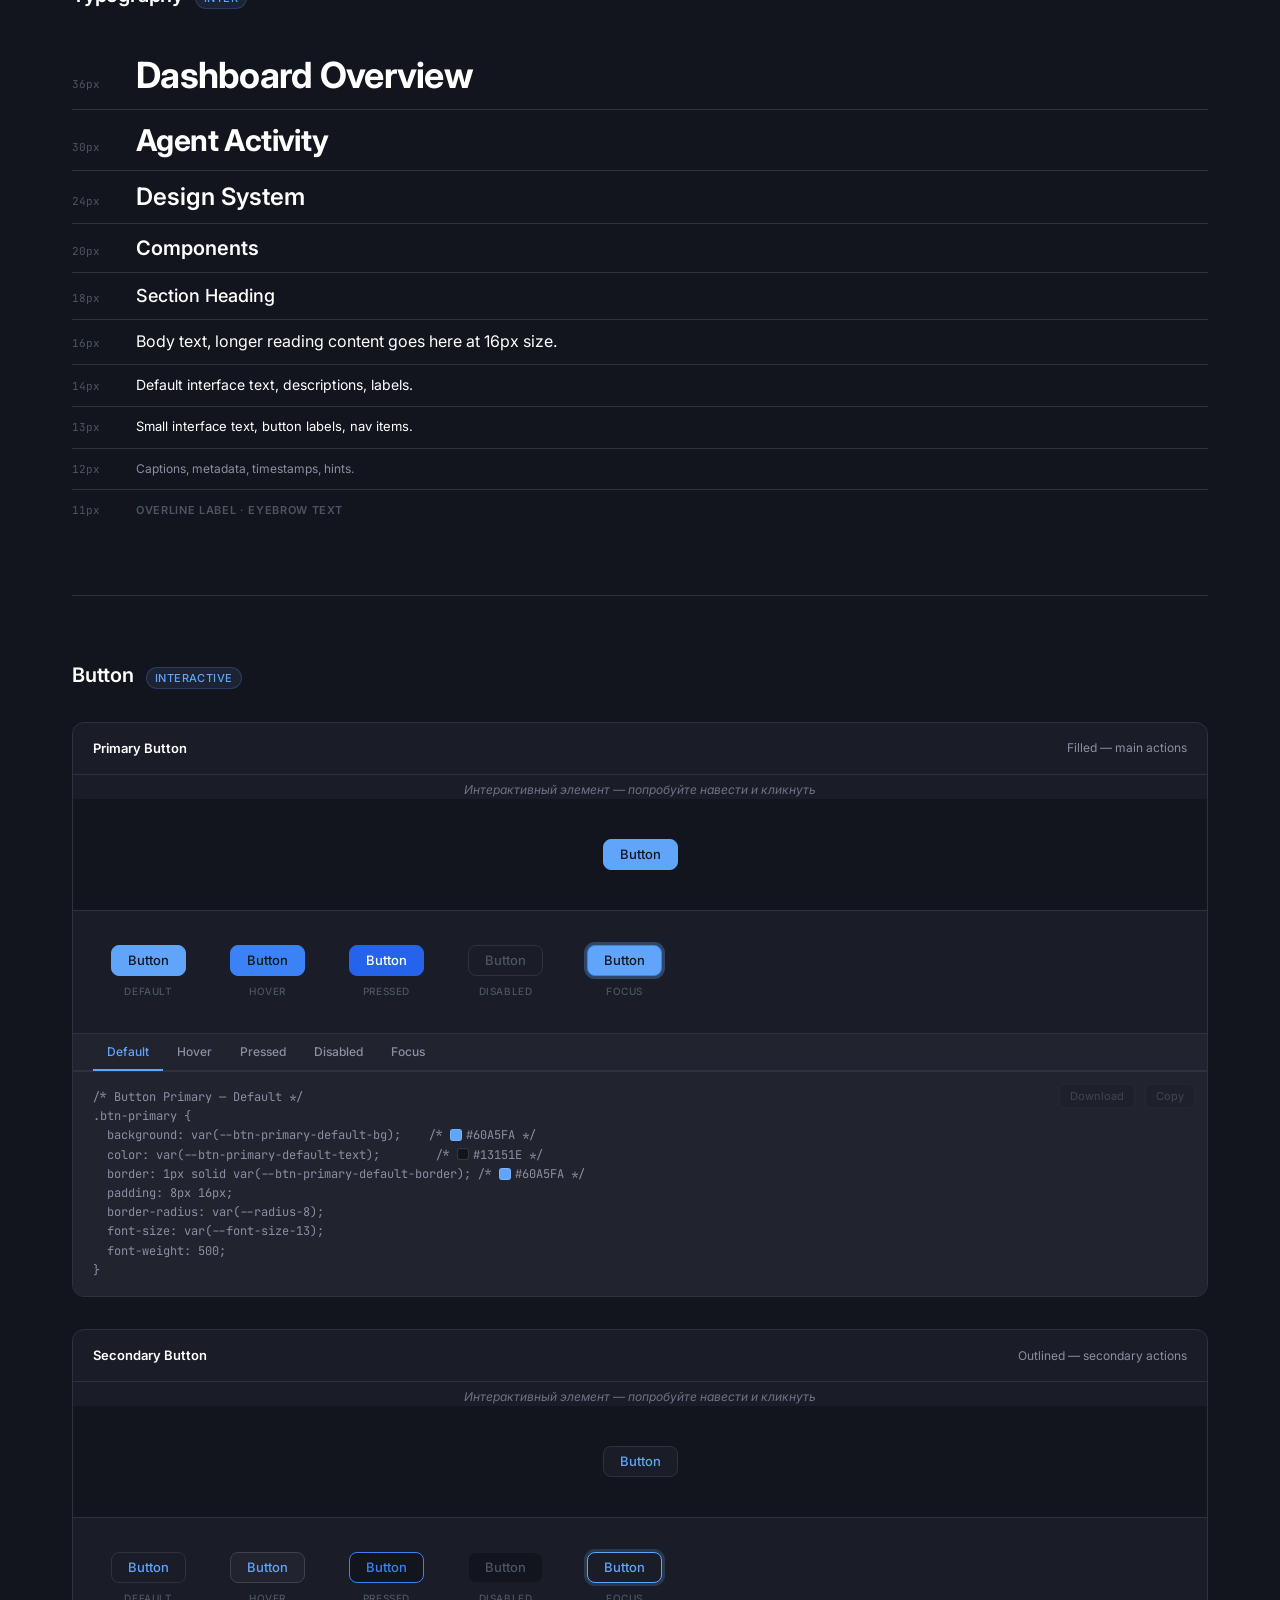
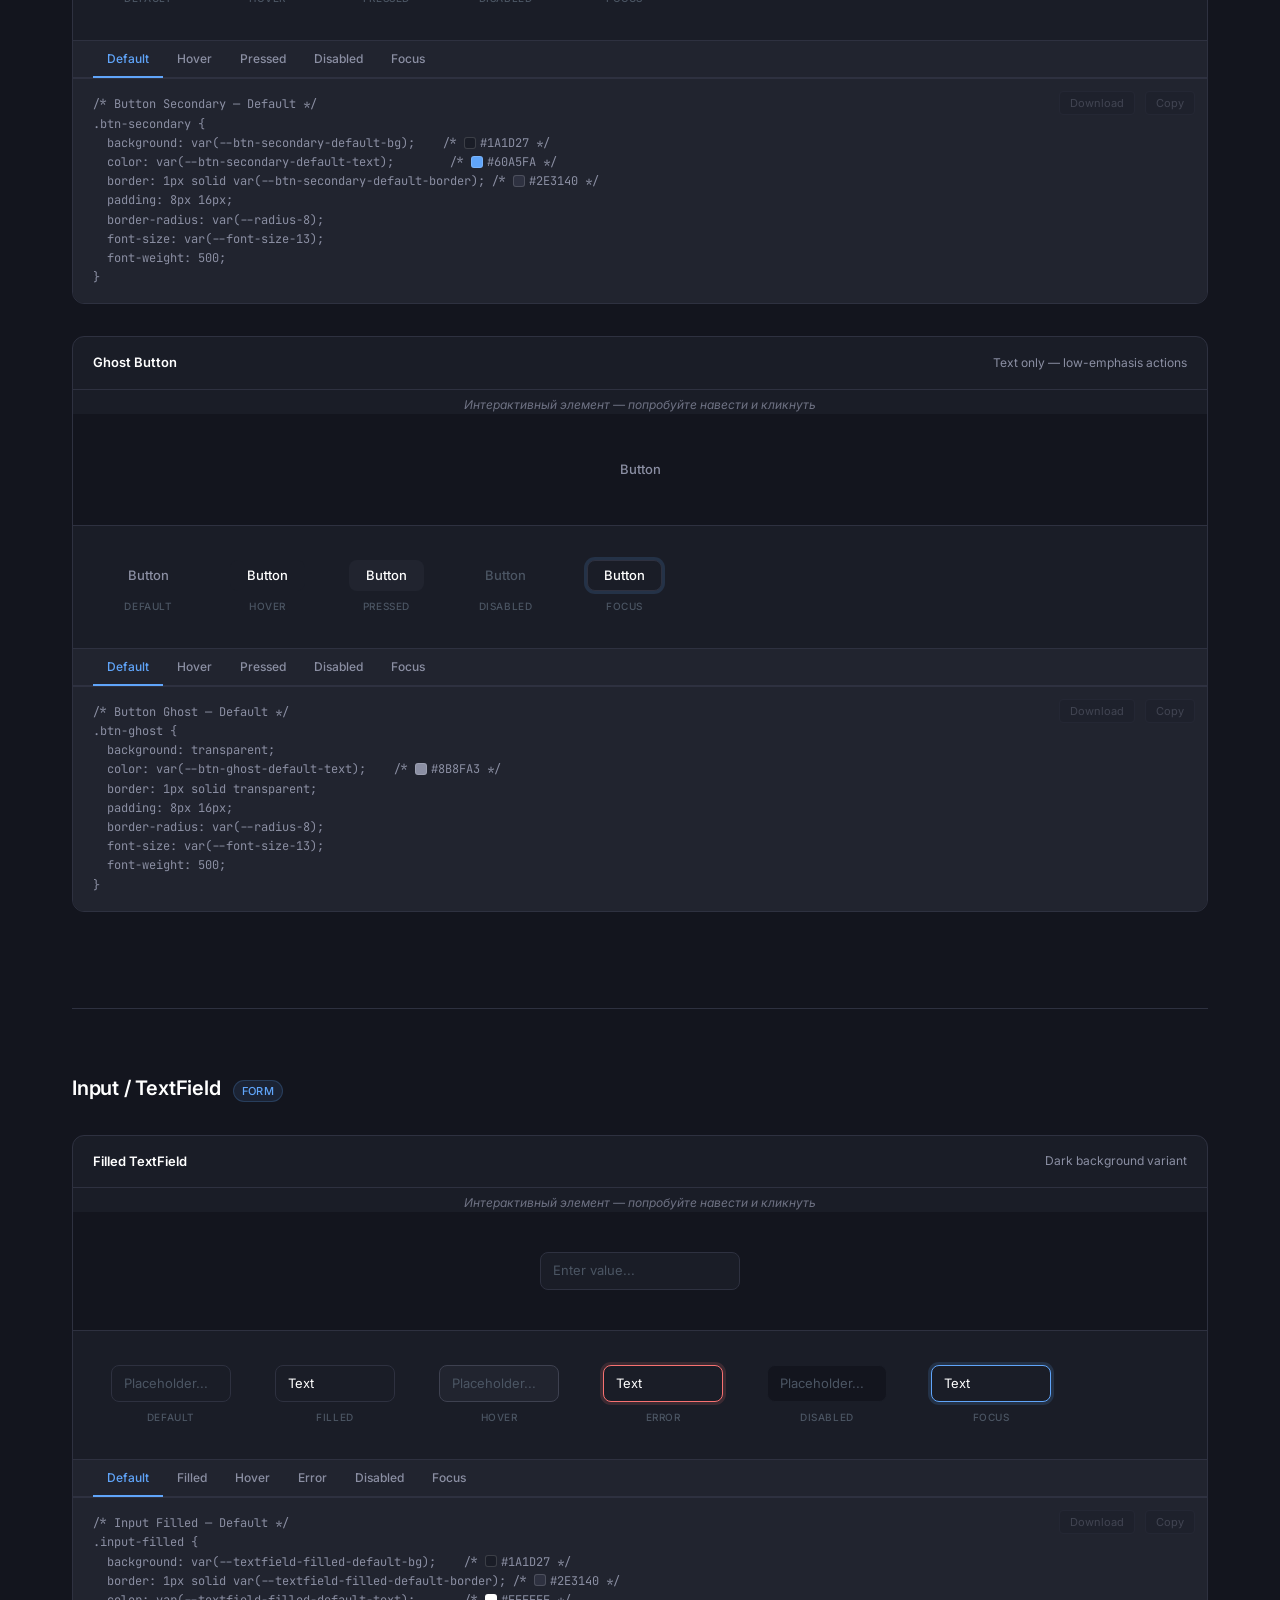
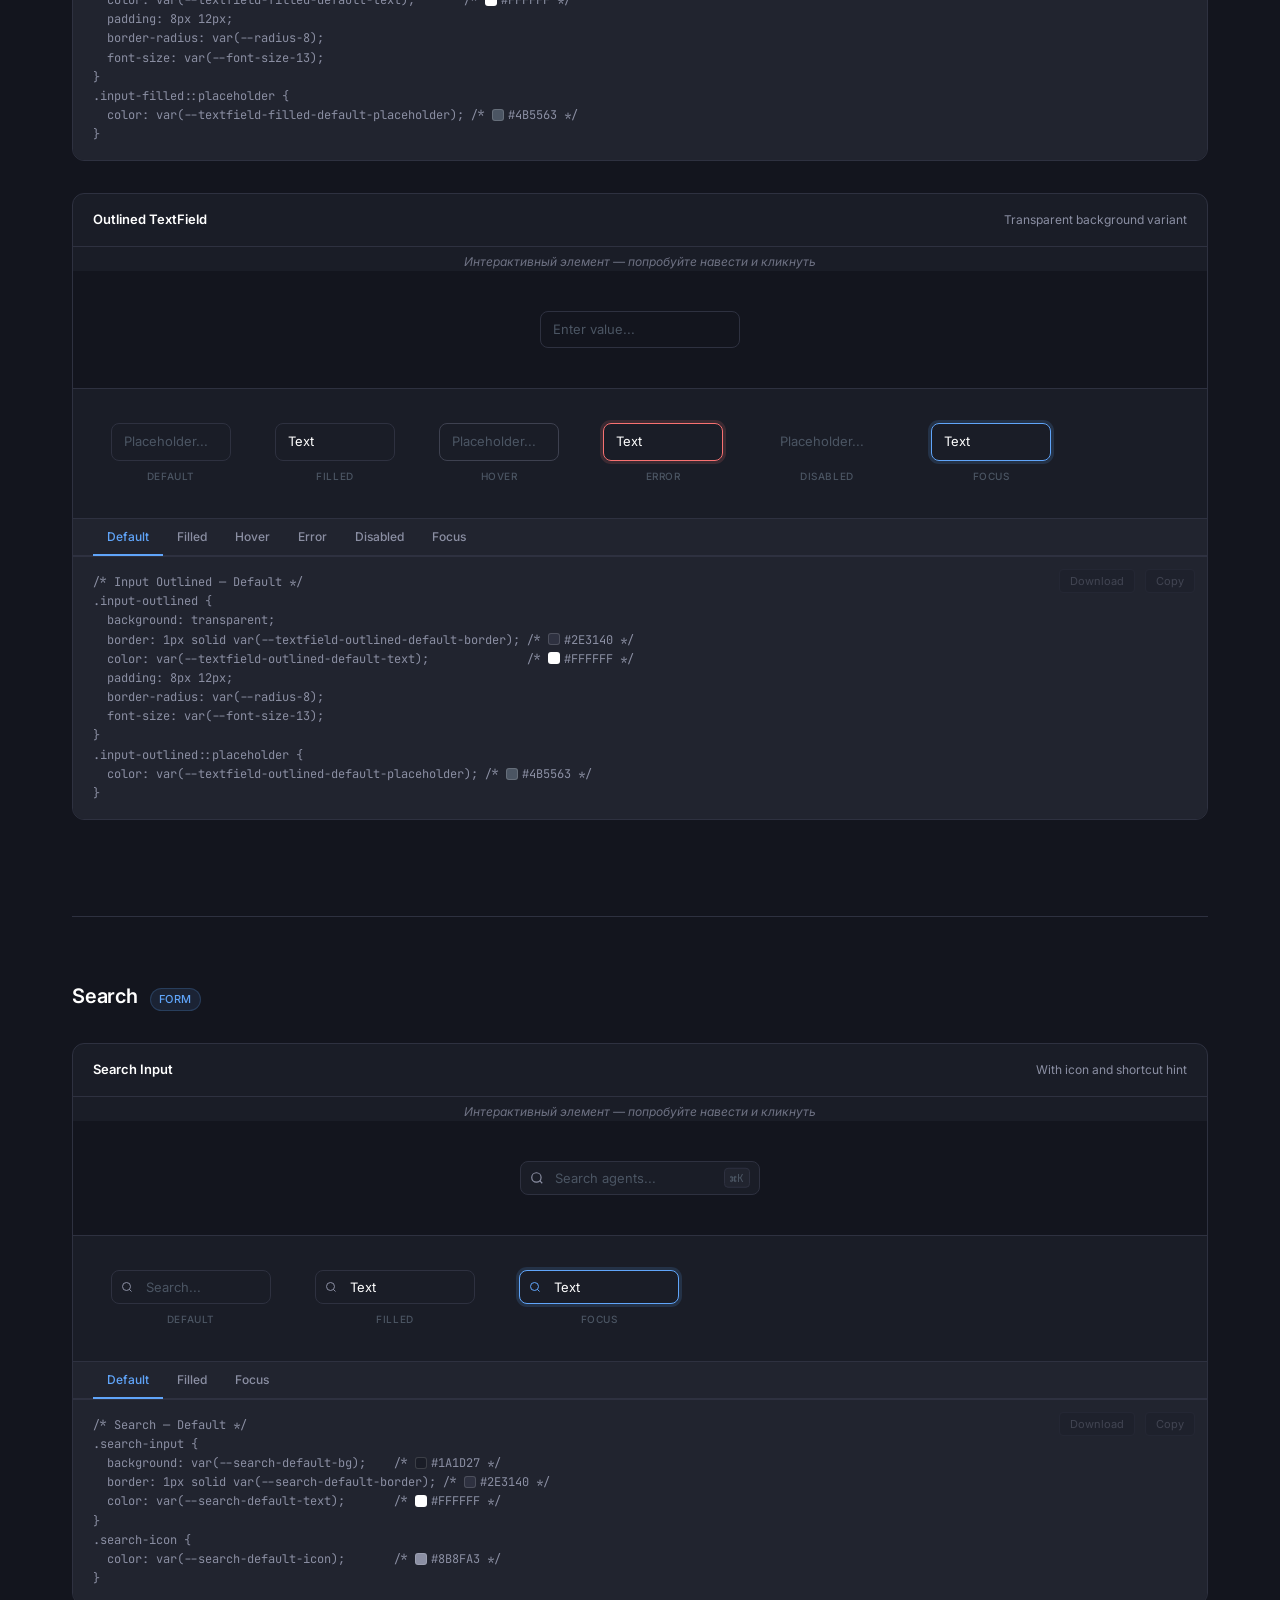
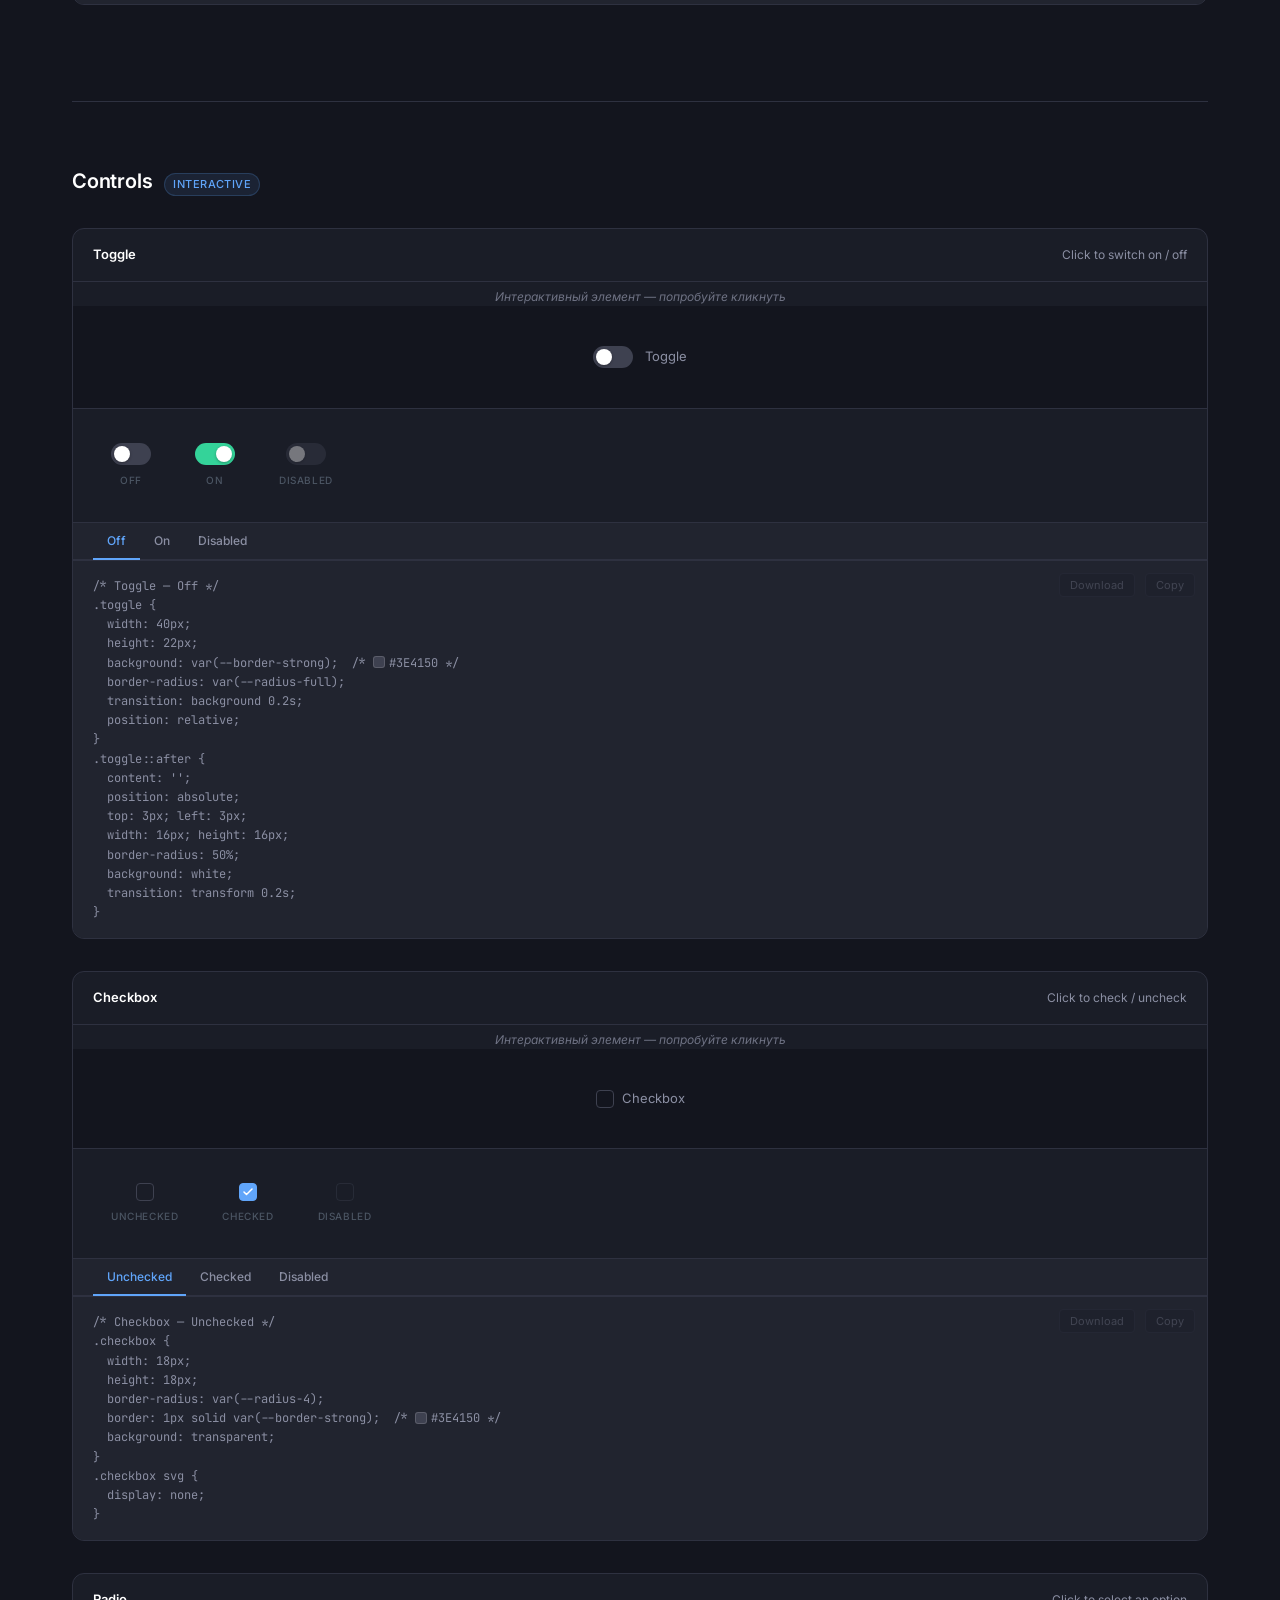
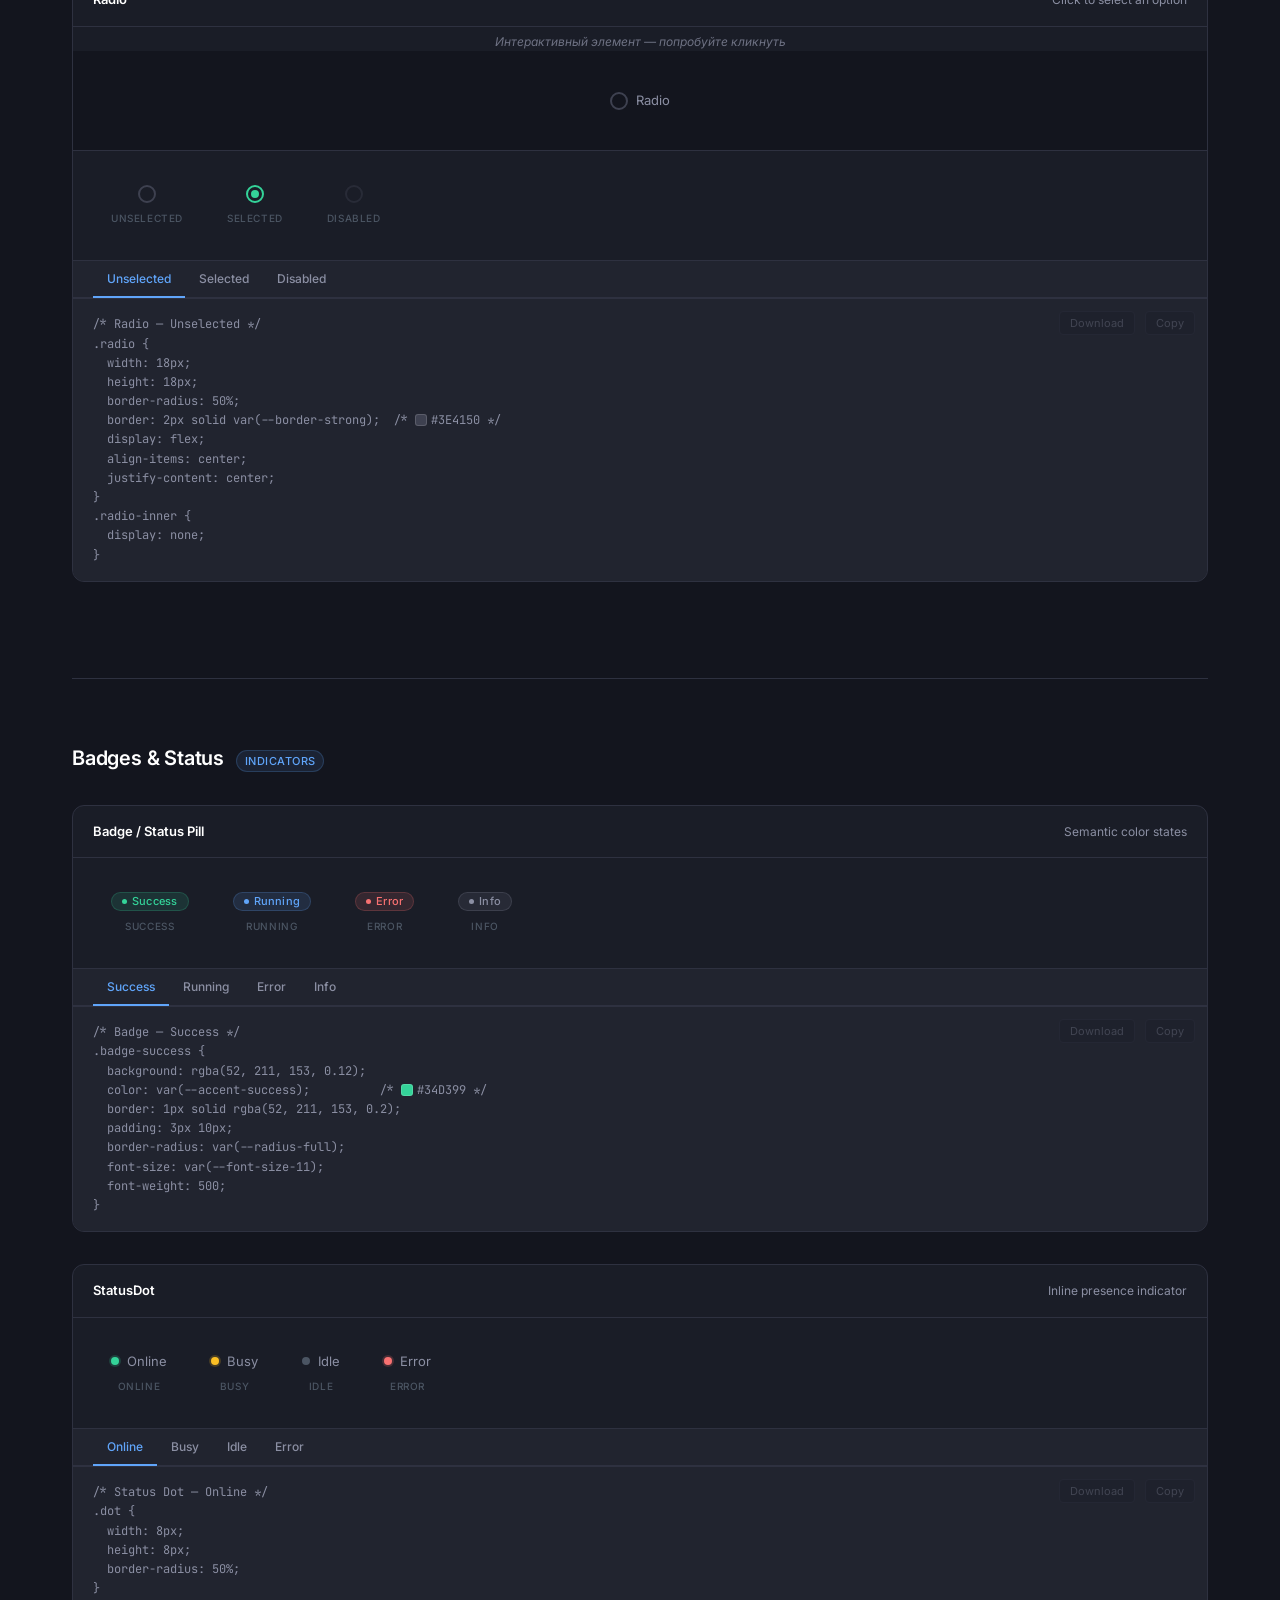
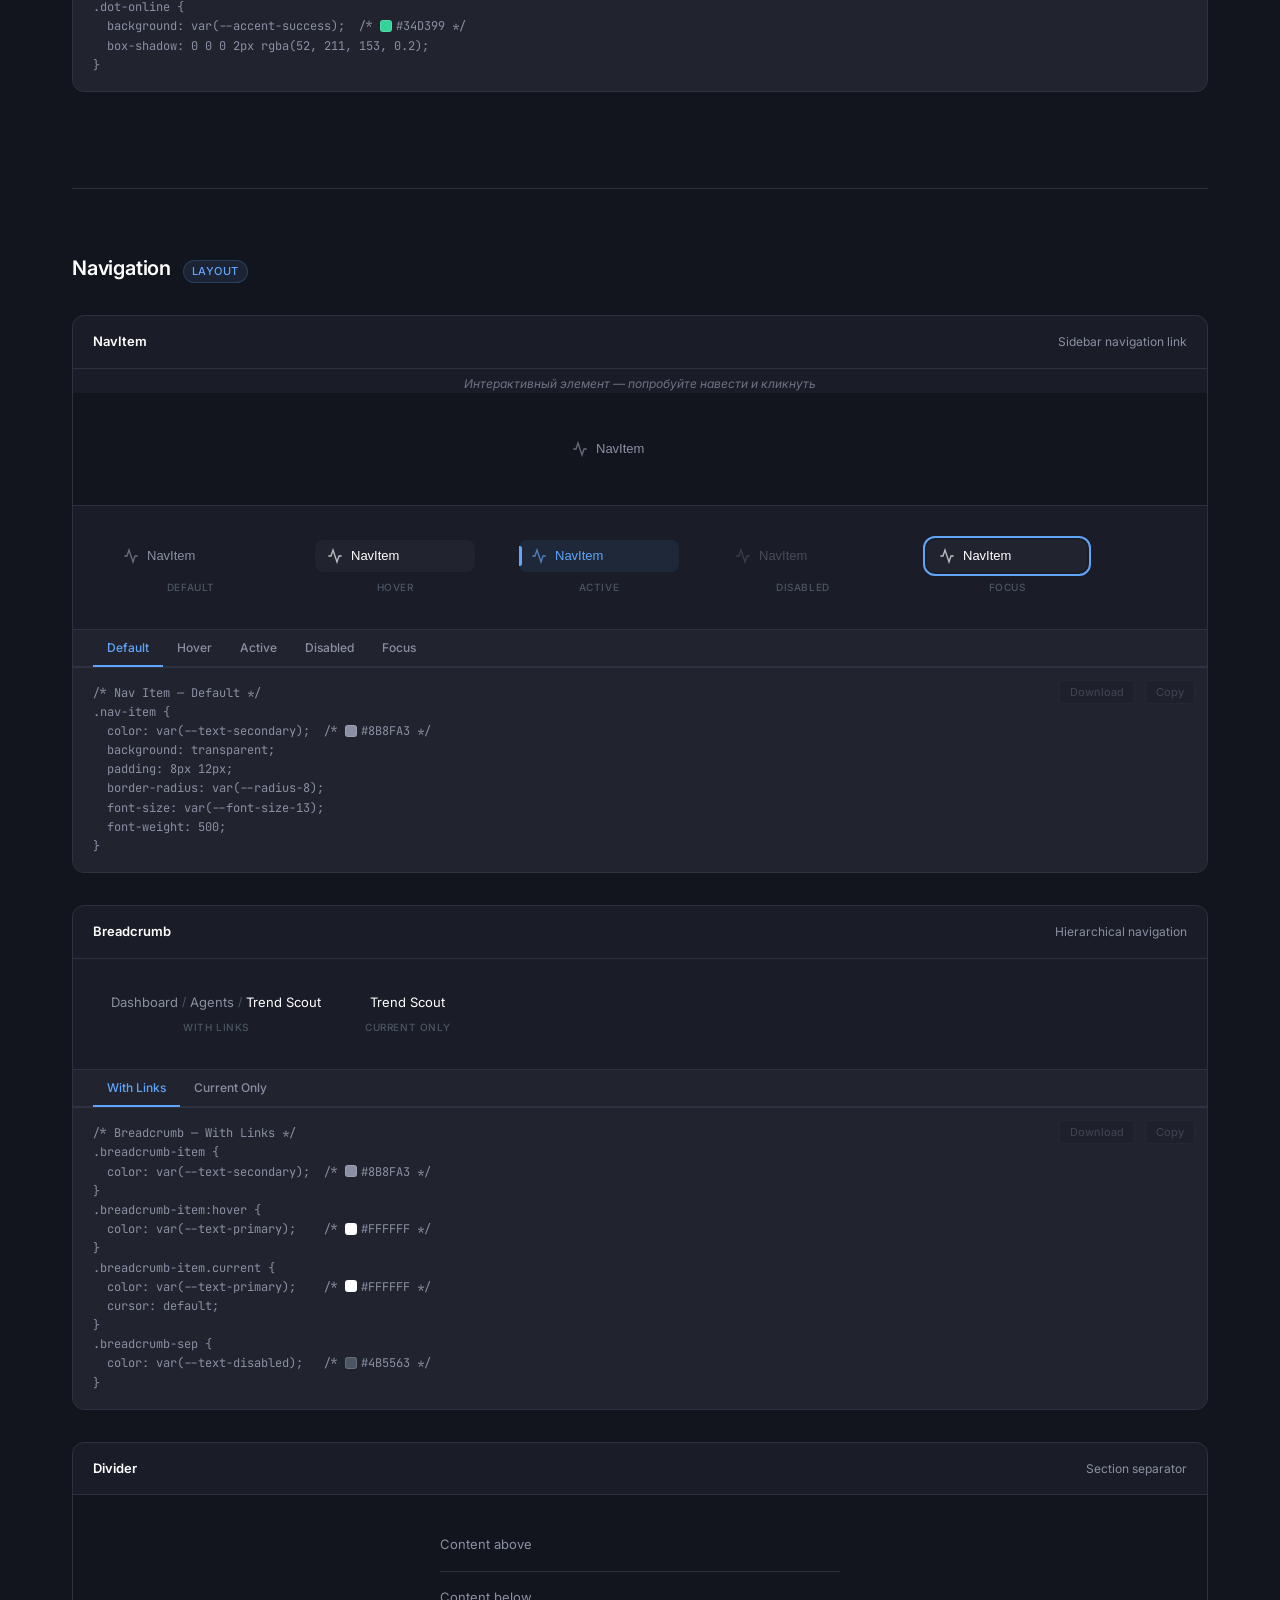
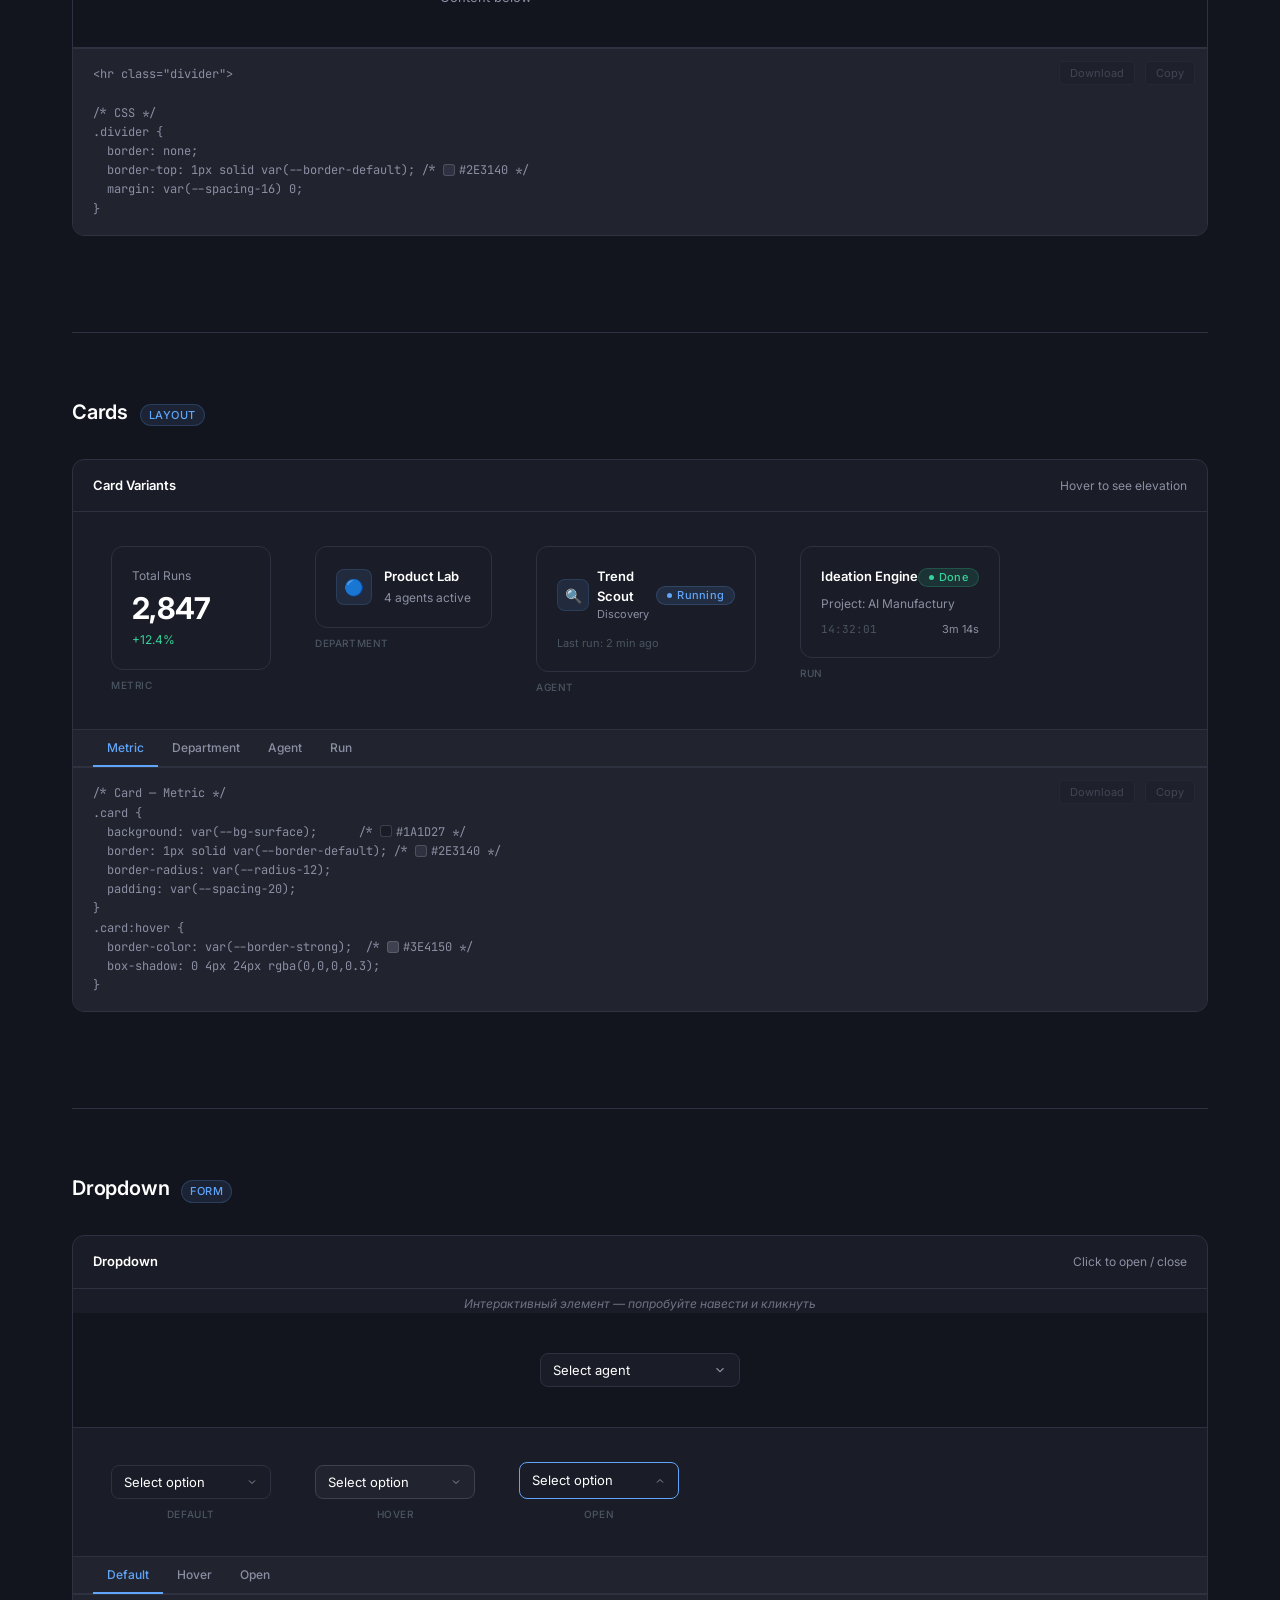
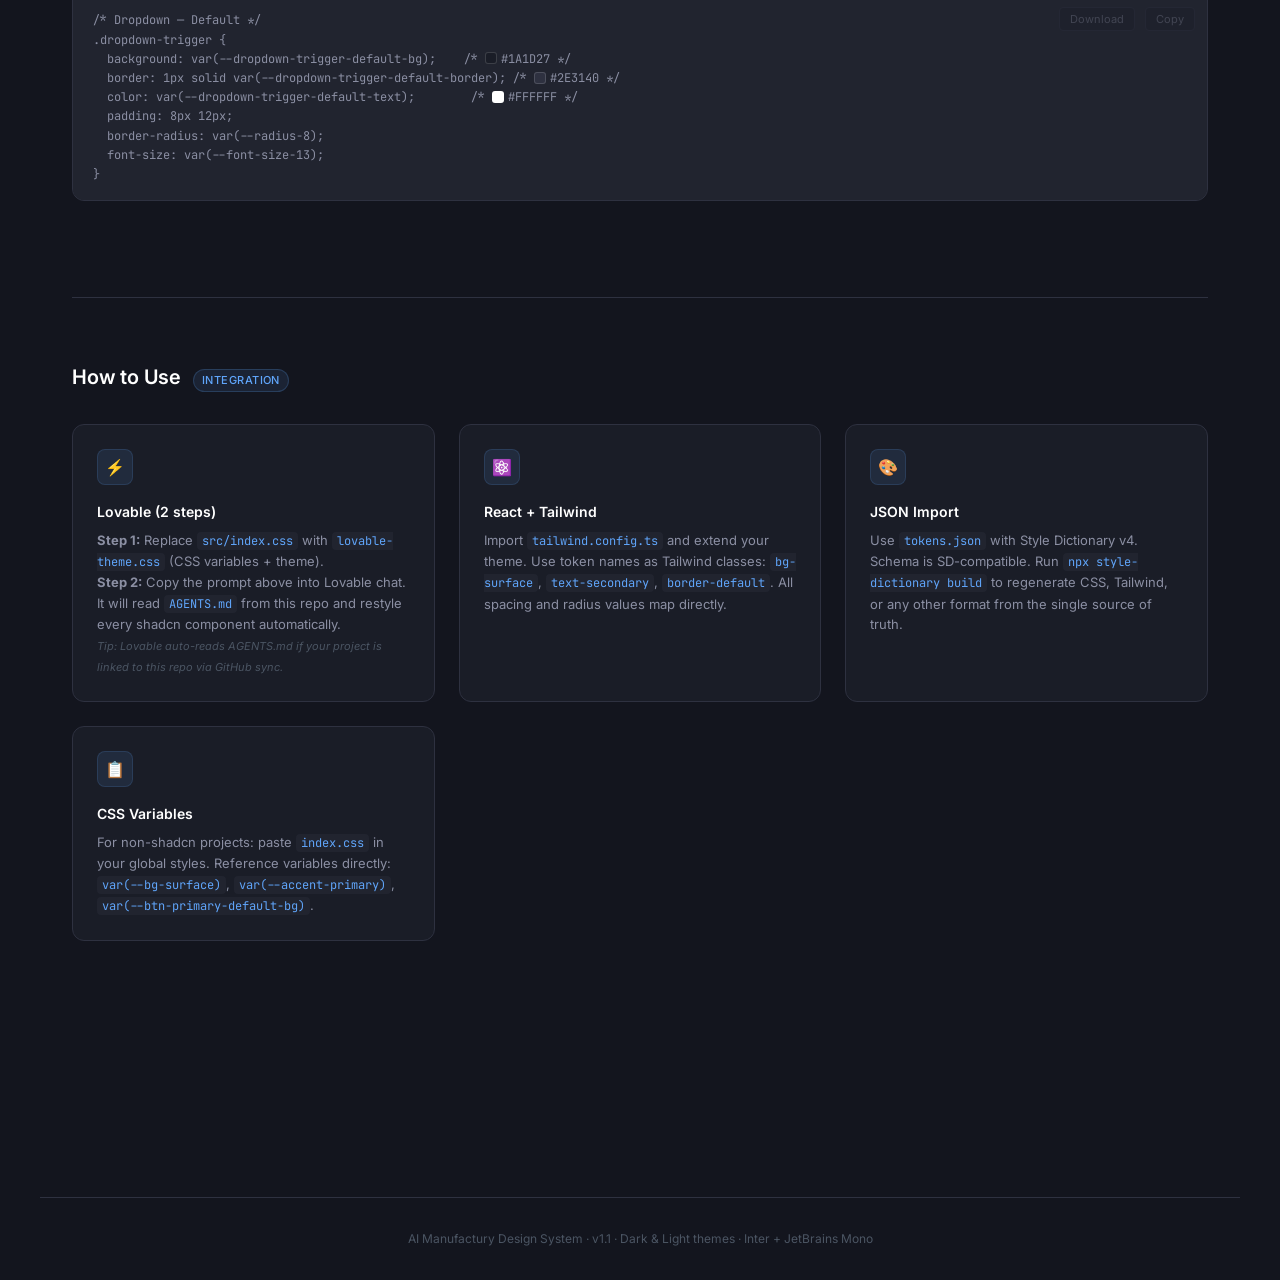
==== commit 0c30c2da: "Complete redesign: 4-step Lovable integration flow Lovable tab now shows 4 numbered steps, each with" ====
--- a/index.html
+++ b/index.html
@@ -2111,34 +2111,21 @@
     <div class="hero-eyebrow">Design System v1.0</div>
     <h1>AI Manufactury · <span>Design System</span></h1>
     <p class="hero-subtitle">Интерактивная документация для разработчиков. Живые компоненты, токены и готовый код.</p>
-    <!-- Platform Tabs -->
-    <div id="integrationBlock" style="margin-top: var(--spacing-24);">
-
-      <!-- Platform Content -->
-      <div style="background: var(--bg-surface); border: 1px solid var(--border-default); border-radius: var(--radius-12); overflow: hidden;">
-
-        <!-- Tabs -->
-        <div class="platform-tabs">
-          <button class="platform-tab active" data-platform="lovable" onclick="switchPlatform('lovable')">Lovable</button>
-          <button class="platform-tab" data-platform="react" onclick="switchPlatform('react')">React</button>
-          <button class="platform-tab" data-platform="css" onclick="switchPlatform('css')">CSS</button>
-          <button class="platform-tab" data-platform="ios" onclick="switchPlatform('ios')">iOS</button>
-          <button class="platform-tab" data-platform="android" onclick="switchPlatform('android')">Android</button>
-        </div>
-
-        <!-- Files row -->
-        <div style="padding: 16px 20px; border-bottom: 1px solid var(--border-default); display: flex; align-items: center; justify-content: space-between;">
-          <div id="platformFiles" class="download-buttons" style="margin: 0;"></div>
-          <button id="copyPromptBtn" onclick="copyPlatformPrompt()" style="display: inline-flex; align-items: center; gap: 6px; padding: 6px 14px; background: var(--bg-elevated); color: var(--text-secondary); border: 1px solid var(--border-default); border-radius: var(--radius-8); font-size: var(--font-size-12); cursor: pointer; font-family: 'JetBrains Mono', monospace; transition: border-color 0.15s, color 0.15s, background 0.15s;" onmouseover="this.style.borderColor='var(--border-strong)';this.style.color='var(--text-primary)'" onmouseout="this.style.borderColor='var(--border-default)';this.style.color='var(--text-secondary)'">
-            <svg width="12" height="12" fill="none" stroke="currentColor" stroke-width="2" viewBox="0 0 24 24"><rect x="9" y="9" width="13" height="13" rx="2"/><path d="M5 15H4a2 2 0 0 1-2-2V4a2 2 0 0 1 2-2h9a2 2 0 0 1 2 2v1"/></svg>
-            Copy Prompt
-          </button>
-        </div>
-
-        <!-- Prompt -->
-        <pre id="platformPrompt" style="margin: 0; padding: 20px; font-size: var(--font-size-12); line-height: 1.7; color: var(--text-secondary); white-space: pre-wrap; max-height: 300px; overflow-y: auto; background: var(--bg-app);"></pre>
-
+    <!-- Integration Steps -->
+    <div style="margin-top: var(--spacing-32);">
+
+      <!-- Platform Tabs -->
+      <div class="platform-tabs" style="border-bottom: none; margin-bottom: var(--spacing-16);">
+        <button class="platform-tab active" data-platform="lovable" onclick="switchPlatform('lovable')">Lovable</button>
+        <button class="platform-tab" data-platform="react" onclick="switchPlatform('react')">React</button>
+        <button class="platform-tab" data-platform="css" onclick="switchPlatform('css')">CSS</button>
+        <button class="platform-tab" data-platform="ios" onclick="switchPlatform('ios')">iOS</button>
+        <button class="platform-tab" data-platform="android" onclick="switchPlatform('android')">Android</button>
       </div>
+
+      <!-- Steps container -->
+      <div id="stepsContainer"></div>
+
     </div>
 
   </div>
@@ -3539,160 +3526,222 @@
 const RAW_URL  = `https://raw.githubusercontent.com/${DS_CONFIG.repo}/main`;
 
 const downloadIcon = '<svg width="14" height="14" fill="none" stroke="currentColor" stroke-width="2" viewBox="0 0 24 24"><path d="M21 15v4a2 2 0 0 1-2 2H5a2 2 0 0 1-2-2v-4"/><polyline points="7 10 12 15 17 10"/><line x1="12" y1="15" x2="12" y2="3"/></svg>';
-
+const copyIcon = '<svg width="12" height="12" fill="none" stroke="currentColor" stroke-width="2" viewBox="0 0 24 24"><rect x="9" y="9" width="13" height="13" rx="2"/><path d="M5 15H4a2 2 0 0 1-2-2V4a2 2 0 0 1 2-2h9a2 2 0 0 1 2 2v1"/></svg>';
+const linkIcon = '<svg width="14" height="14" fill="none" stroke="currentColor" stroke-width="2" viewBox="0 0 24 24"><path d="M18 13v6a2 2 0 0 1-2 2H5a2 2 0 0 1-2-2V8a2 2 0 0 1 2-2h6"/><polyline points="15 3 21 3 21 9"/><line x1="10" y1="14" x2="21" y2="3"/></svg>';
+
+/* ============================================================
+   PLATFORM DATA — steps for each platform
+   ============================================================ */
 const PLATFORMS = {
-  lovable: {
-    hasPrompt: true,
-    files: [
-      { name: 'lovable-theme.css', path: 'lovable-theme.css' },
-      { name: 'AGENTS.md', path: 'AGENTS.md' },
-      { name: 'tokens.json', path: 'tokens.json' },
-    ],
-    prompt: `Apply the ${DS_CONFIG.name} Design System. Replace src/index.css with ${RAW_URL}/lovable-theme.css — then update EVERY component file in src/components/ui/ as specified below.
-
-GLOBAL: font ${DS_CONFIG.font}, default radius 8px, NO opacity hover (/90 /80) — use exact colors.
+
+  lovable: [
+    {
+      title: 'Project Knowledge',
+      desc: 'Open Lovable project → Settings → Knowledge. Paste this text. It will apply to EVERY generation.',
+      type: 'prompt',
+      prompt: `## Design System: ${DS_CONFIG.name}
+
+### Colors (CSS variables, never hardcode)
+- Primary: #60A5FA (blue), hover #3B82F6, pressed #2563EB
+- Success: #34D399 (green), Warning: #FBBF24, Error: #F87171
+- Background: #13151E (app), #1A1D27 (surface), #21242F (elevated)
+- Text: #FFFFFF (primary), #8B8FA3 (secondary), #4B5563 (disabled)
+- Border: #2E3140 (default), #3E4150 (hover)
+
+### Typography
+- Font: ${DS_CONFIG.font}, weights 400-700
+- Scale: 12/13/14/16/18/20/24/30/36px
+
+### Components
+- Buttons: rounded-lg, exact hover colors (NO /90 /80 opacity)
+- Cards: rounded-xl (12px), border #2E3140, shadow-sm
+- Inputs: bg-[#1A1D27], border #2E3140, focus border #60A5FA
+- Switch: rounded-full (pill), checked = GREEN #34D399, NOT blue
+- Badge: rounded-sm (2px), NOT rounded-full
+- Table headers: 12px uppercase tracking-wider text-[#8B8FA3]
+
+### Anti-patterns (NEVER do)
+- No opacity hover modifiers (/90, /80) — use exact hex colors
+- No square switches — always rounded-full
+- disabled:opacity-100 — use exact disabled colors, not opacity fade
+- No inline styles, no hardcoded hex outside tokens`,
+    },
+    {
+      title: 'Replace Theme',
+      desc: 'Copy this prompt → paste in Lovable chat. It will download and apply the CSS theme file.',
+      type: 'prompt',
+      prompt: `Replace the ENTIRE content of src/index.css with the file from this URL:
+${RAW_URL}/lovable-theme.css
+
+This file sets all CSS variables for the ${DS_CONFIG.name} Design System: colors (dark + light theme), border radius, font import (${DS_CONFIG.font}), spacing, shadows, scrollbar, and animations. Do not modify the file, paste it as-is.`,
+    },
+    {
+      title: 'Update Components',
+      desc: 'Copy this prompt → paste in Lovable chat. It will restyle every shadcn/ui component.',
+      type: 'prompt',
+      prompt: `Update EVERY shadcn/ui component in src/components/ui/ to match the ${DS_CONFIG.name} Design System. Use exact hex colors, NO opacity modifiers.
 
 BUTTON (button.tsx):
-variant default: bg-[#60A5FA] text-[#13151E] hover:bg-[#3B82F6] active:bg-[#2563EB] active:text-white disabled:bg-[#1A1D27] disabled:text-[#4B5563] disabled:opacity-100
-variant secondary: bg-[#1A1D27] text-[#60A5FA] border border-[#2E3140] hover:bg-[#21242F] hover:border-[#3E4150] disabled:bg-[#13151E] disabled:text-[#4B5563] disabled:opacity-100
-variant ghost: bg-transparent text-[#8B8FA3] hover:bg-[#1A1D27] hover:text-white
-variant outline: bg-transparent text-white border border-[#2E3140] hover:bg-[#1A1D27] hover:border-[#3E4150]
-variant destructive: bg-[#F87171] text-white hover:bg-[#EF4444]
-All buttons: rounded-lg font-medium text-sm transition-all duration-150 focus-visible:ring-2 focus-visible:ring-[#60A5FA]/30
-
-INPUT (input.tsx):
-bg-[#1A1D27] text-white border border-[#2E3140] rounded-lg placeholder:text-[#4B5563]
-hover:bg-[#21242F] hover:border-[#3E4150]
-focus:border-[#60A5FA] focus:ring-2 focus:ring-[#60A5FA]/15
-aria-invalid:border-[#F87171]
-disabled:bg-[#13151E] disabled:text-[#4B5563] disabled:opacity-100
-
-TEXTAREA (textarea.tsx): same as input + min-h-[80px] resize-y
-
-SELECT (select.tsx):
-Trigger: bg-[#1A1D27] text-white border border-[#2E3140] rounded-lg, hover:bg-[#21242F], data-[state=open]:border-[#60A5FA]
-Content: bg-[#21242F] border border-[#2E3140] rounded-lg shadow-lg
-Item: text-white text-sm, data-[highlighted]:bg-[#2E3140], data-[state=checked]:text-[#60A5FA]
-
-SWITCH (switch.tsx):
-CRITICAL: rounded-full (pill, NEVER square). w-11 h-6. Thumb: h-5 w-5 rounded-full bg-white.
-Unchecked: bg-[#2E3140]. Checked: bg-[#34D399] (GREEN, not blue!).
-
-CHECKBOX (checkbox.tsx): border border-[#2E3140] rounded hover:border-[#3E4150], checked: bg-[#60A5FA] border-[#60A5FA] text-[#13151E]
-
-CARD (card.tsx): rounded-xl border border-[#2E3140] shadow-sm hover:border-[#3E4150] p-6
-
-BADGE (badge.tsx): rounded-sm (2px NOT rounded-full) text-[13px] font-medium px-2 py-0.5
-default: bg-primary/15 text-primary, success: bg-[#34D399]/15 text-[#34D399], warning: bg-[#FBBF24]/15 text-[#FBBF24], destructive: bg-[#F87171]/15 text-[#F87171]
-
-TABLE (table.tsx):
-Header: text-[12px] font-semibold uppercase tracking-wider text-[#8B8FA3] px-4 py-3 border-b border-[#2E3140]
-Row: hover:bg-[#1A1D27], cell px-4 py-3 text-sm border-b border-[#2E3140]
-
-TABS (tabs.tsx): list border-b border-[#2E3140] bg-transparent, trigger text-[#8B8FA3] hover:text-white, active: text-[#60A5FA] border-b-2 border-[#60A5FA]
-
-DIALOG (dialog.tsx): overlay bg-black/60 backdrop-blur-sm, content bg-[#21242F] border border-[#2E3140] rounded-xl
-SHEET: bg-[#1A1D27] border-[#2E3140]
-TOOLTIP: bg-[#21242F] text-white text-xs border border-[#2E3140] rounded px-2 py-1
-DROPDOWN-MENU: content bg-[#21242F] border border-[#2E3140] rounded-lg, item focus:bg-[#2E3140]
-POPOVER: bg-[#21242F] border border-[#2E3140] rounded-lg
+default: bg-[#60A5FA] text-[#13151E] hover:bg-[#3B82F6] active:bg-[#2563EB] active:text-white disabled:bg-[#1A1D27] disabled:text-[#4B5563] disabled:opacity-100
+secondary: bg-[#1A1D27] text-[#60A5FA] border border-[#2E3140] hover:bg-[#21242F] hover:border-[#3E4150]
+ghost: bg-transparent text-[#8B8FA3] hover:bg-[#1A1D27] hover:text-white
+outline: bg-transparent text-white border border-[#2E3140] hover:bg-[#1A1D27]
+destructive: bg-[#F87171] text-white hover:bg-[#EF4444]
+All: rounded-lg font-medium text-sm transition-all duration-150
+
+INPUT (input.tsx): bg-[#1A1D27] text-white border border-[#2E3140] rounded-lg placeholder:text-[#4B5563] hover:bg-[#21242F] hover:border-[#3E4150] focus:border-[#60A5FA] focus:ring-2 focus:ring-[#60A5FA]/15 disabled:bg-[#13151E] disabled:text-[#4B5563] disabled:opacity-100
+TEXTAREA: same as input + min-h-[80px] resize-y
+SELECT trigger: bg-[#1A1D27] border border-[#2E3140] hover:bg-[#21242F] data-[state=open]:border-[#60A5FA]. Content: bg-[#21242F] border border-[#2E3140]. Item hover: bg-[#2E3140], selected text: #60A5FA
+SWITCH: CRITICAL rounded-full (pill). w-11 h-6. Unchecked: bg-[#2E3140]. Checked: bg-[#34D399] GREEN. Thumb: rounded-full bg-white
+CHECKBOX: border border-[#2E3140] rounded, checked: bg-[#60A5FA] text-[#13151E]
+CARD: rounded-xl border border-[#2E3140] shadow-sm hover:border-[#3E4150] p-6
+BADGE: rounded-sm text-[13px] px-2 py-0.5. Variants: default bg-primary/15, success bg-[#34D399]/15, warning bg-[#FBBF24]/15, destructive bg-[#F87171]/15
+TABLE: header text-[12px] uppercase tracking-wider text-[#8B8FA3] border-b border-[#2E3140], row hover:bg-[#1A1D27]
+TABS: list border-b border-[#2E3140], trigger text-[#8B8FA3] hover:text-white, active text-[#60A5FA] border-b-2 border-[#60A5FA]
+DIALOG: overlay bg-black/60 backdrop-blur-sm, content bg-[#21242F] border border-[#2E3140] rounded-xl
+TOOLTIP: bg-[#21242F] text-xs border border-[#2E3140] rounded px-2 py-1
+DROPDOWN-MENU: content bg-[#21242F] border border-[#2E3140], item focus:bg-[#2E3140]
 SEPARATOR: bg-[#2E3140]
-PROGRESS: track bg-[#2E3140] rounded-full, fill bg-[#60A5FA] rounded-full
-AVATAR: rounded-full, fallback bg-[#21242F] text-[#8B8FA3]
-SKELETON: bg-[#21242F] animate-pulse
-LABEL: text-[13px] font-medium text-white
-
-SIDEBAR: bg-[#1A1D27] border-r border-[#2E3140], nav item text-[#8B8FA3] hover:text-white hover:bg-[#21242F] rounded-lg px-3 py-2 text-sm, active: text-white bg-[#60A5FA]/10, section header: text-[11px] uppercase tracking-widest text-[#4B5563]`,
-  },
-
-  react: {
-    hasPrompt: false,
-    files: [
-      { name: 'index.css', path: 'index.css' },
-      { name: 'tailwind.config.ts', path: 'tailwind.config.ts' },
-      { name: 'tokens.json', path: 'tokens.json' },
-    ],
-    github: REPO_URL,
-    desc: 'Download files and import into your React + Tailwind project. index.css goes into global styles, tailwind.config.ts extends your theme.',
-  },
-
-  css: {
-    hasPrompt: false,
-    files: [
-      { name: 'index.css', path: 'index.css' },
-      { name: 'tokens.json', path: 'tokens.json' },
-    ],
-    github: REPO_URL,
-    desc: 'Download index.css and add to your project via &lt;link&gt; tag or @import. All tokens available as CSS custom properties: var(--bg-surface), var(--accent-primary), etc.',
-  },
-
-  ios: {
-    hasPrompt: false,
-    files: [
-      { name: 'tokens.json', path: 'tokens.json' },
-    ],
-    github: REPO_URL + '/tree/main',
-    desc: 'Download tokens.json and generate Swift Color extensions, spacing and radius constants for SwiftUI.',
-  },
-
-  android: {
-    hasPrompt: false,
-    files: [
-      { name: 'tokens.json', path: 'tokens.json' },
-    ],
-    github: REPO_URL + '/tree/main',
-    desc: 'Download tokens.json and generate Compose Material3 theme, Color.kt and dimens for Android.',
-  },
+LABEL: text-[13px] font-medium text-white`,
+    },
+    {
+      title: 'Sidebar & Layout',
+      desc: 'If your project has a sidebar. Copy → paste in Lovable chat.',
+      type: 'prompt',
+      prompt: `Update the sidebar and layout to match the ${DS_CONFIG.name} Design System:
+
+SIDEBAR:
+- Background: bg-[#1A1D27], border-r border-[#2E3140]
+- Nav item default: text-[#8B8FA3] hover:text-white hover:bg-[#21242F] rounded-lg px-3 py-2 text-sm transition-colors
+- Nav item active: text-white bg-[#60A5FA]/10 font-medium
+- Section header: text-[11px] uppercase tracking-widest text-[#4B5563] font-semibold px-3 py-2
+- Dividers: border-t border-[#2E3140]
+
+LAYOUT:
+- Body background: bg-[#13151E]
+- Content max-width: 1200px, padding 24-32px
+- Card grid gap: 16px
+- Section gap: 32-48px
+
+MICRO-INTERACTIONS:
+- Cards: hover:border-[#3E4150] hover:shadow-md transition-all duration-200
+- Buttons: active:scale-[0.98] transition-transform
+- All transitions: duration-150 ease cubic-bezier(0.4, 0, 0.2, 1)`,
+    },
+  ],
+
+  react: [
+    {
+      title: 'Files',
+      desc: 'Download these files and add to your project.',
+      type: 'files',
+      files: [
+        { name: 'index.css', path: 'index.css' },
+        { name: 'tailwind.config.ts', path: 'tailwind.config.ts' },
+        { name: 'tokens.json', path: 'tokens.json' },
+      ],
+      github: REPO_URL,
+    },
+  ],
+
+  css: [
+    {
+      title: 'Files',
+      desc: 'Download index.css and link it in your HTML. All tokens available as var(--bg-surface), var(--accent-primary), etc.',
+      type: 'files',
+      files: [
+        { name: 'index.css', path: 'index.css' },
+        { name: 'tokens.json', path: 'tokens.json' },
+      ],
+      github: REPO_URL,
+    },
+  ],
+
+  ios: [
+    {
+      title: 'Files',
+      desc: 'Download tokens.json and generate Swift Color extensions, spacing and radius constants.',
+      type: 'files',
+      files: [{ name: 'tokens.json', path: 'tokens.json' }],
+      github: REPO_URL,
+    },
+  ],
+
+  android: [
+    {
+      title: 'Files',
+      desc: 'Download tokens.json and generate Compose Material3 theme, colors and dimensions.',
+      type: 'files',
+      files: [{ name: 'tokens.json', path: 'tokens.json' }],
+      github: REPO_URL,
+    },
+  ],
 };
 
-let currentPlatform = 'lovable';
-
+/* ============================================================
+   RENDER
+   ============================================================ */
 function switchPlatform(platform) {
-  currentPlatform = platform;
   document.querySelectorAll('.platform-tab').forEach(t => {
     t.classList.toggle('active', t.dataset.platform === platform);
   });
 
-  const p = PLATFORMS[platform];
-  if (!p) return;
-
-  // Update files
-  const filesEl = document.getElementById('platformFiles');
-  const fileButtons = p.files.map(f =>
-    '<a class="download-btn" href="./' + f.path + '" download="' + f.name + '">' + downloadIcon + ' ' + f.name + '</a>'
-  ).join('');
-
-  // GitHub link for non-prompt platforms
-  const ghLink = p.github
-    ? '<a class="download-btn" href="' + p.github + '" target="_blank" style="color:var(--text-primary)"><svg width="14" height="14" fill="none" stroke="currentColor" stroke-width="2" viewBox="0 0 24 24"><path d="M18 13v6a2 2 0 0 1-2 2H5a2 2 0 0 1-2-2V8a2 2 0 0 1 2-2h6"/><polyline points="15 3 21 3 21 9"/><line x1="10" y1="14" x2="21" y2="3"/></svg> GitHub</a>'
-    : '';
-
-  filesEl.innerHTML = fileButtons + ghLink;
-
-  // Copy button — only for Lovable
-  const copyBtn = document.getElementById('copyPromptBtn');
-  copyBtn.style.display = p.hasPrompt ? 'inline-flex' : 'none';
-
-  // Prompt area — show prompt or description
-  const promptEl = document.getElementById('platformPrompt');
-  if (p.hasPrompt) {
-    promptEl.textContent = p.prompt;
-    promptEl.style.maxHeight = '300px';
-  } else {
-    promptEl.textContent = p.desc.replace(/&lt;/g, '<').replace(/&gt;/g, '>');
-    promptEl.style.maxHeight = '80px';
-  }
-}
-
-function copyPlatformPrompt() {
-  const text = document.getElementById('platformPrompt').textContent;
-  navigator.clipboard.writeText(text).then(() => showToast('Prompt copied!'));
-}
-
-// Init on load
+  const steps = PLATFORMS[platform];
+  if (!steps) return;
+
+  const container = document.getElementById('stepsContainer');
+  container.innerHTML = steps.map((step, i) => {
+    const num = steps.length > 1 ? `<span style="display:inline-flex;align-items:center;justify-content:center;width:24px;height:24px;border-radius:9999px;background:var(--bg-elevated);color:var(--text-secondary);font-size:12px;font-weight:600;flex-shrink:0;">${i + 1}</span>` : '';
+
+    if (step.type === 'prompt') {
+      return `
+        <div style="background:var(--bg-surface);border:1px solid var(--border-default);border-radius:var(--radius-12);overflow:hidden;margin-bottom:12px;">
+          <div style="padding:16px 20px;display:flex;align-items:center;justify-content:space-between;border-bottom:1px solid var(--border-default);">
+            <div style="display:flex;align-items:center;gap:10px;">
+              ${num}
+              <div>
+                <div style="font-size:14px;font-weight:600;color:var(--text-primary);">${step.title}</div>
+                <div style="font-size:12px;color:var(--text-secondary);margin-top:2px;">${step.desc}</div>
+              </div>
+            </div>
+            <button onclick="copyStepPrompt(${i})" class="copy-step-btn" data-step="${i}" style="display:inline-flex;align-items:center;gap:6px;padding:6px 14px;background:var(--bg-elevated);color:var(--text-secondary);border:1px solid var(--border-default);border-radius:var(--radius-8);font-size:12px;cursor:pointer;font-family:'JetBrains Mono',monospace;transition:all 0.15s;">
+              ${copyIcon} Copy
+            </button>
+          </div>
+          <pre class="step-prompt" data-step="${i}" style="margin:0;padding:16px 20px;font-size:12px;line-height:1.6;color:var(--text-secondary);white-space:pre-wrap;max-height:240px;overflow-y:auto;background:var(--bg-app);">${step.prompt}</pre>
+        </div>`;
+    }
+
+    if (step.type === 'files') {
+      const fileLinks = step.files.map(f =>
+        `<a class="download-btn" href="./${f.path}" download="${f.name}">${downloadIcon} ${f.name}</a>`
+      ).join('');
+      const ghLink = step.github ? `<a class="download-btn" href="${step.github}" target="_blank" style="color:var(--text-primary)">${linkIcon} GitHub</a>` : '';
+
+      return `
+        <div style="background:var(--bg-surface);border:1px solid var(--border-default);border-radius:var(--radius-12);padding:20px;margin-bottom:12px;">
+          <div style="font-size:14px;font-weight:600;color:var(--text-primary);margin-bottom:4px;">${step.title}</div>
+          <div style="font-size:12px;color:var(--text-secondary);margin-bottom:16px;">${step.desc}</div>
+          <div class="download-buttons" style="margin:0;">${fileLinks}${ghLink}</div>
+        </div>`;
+    }
+
+    return '';
+  }).join('');
+}
+
+function copyStepPrompt(index) {
+  const el = document.querySelector(`.step-prompt[data-step="${index}"]`);
+  if (!el) return;
+  navigator.clipboard.writeText(el.textContent).then(() => showToast('Copied!'));
+}
+
+// Keep old function name for compatibility
+function copyLovablePrompt() { copyStepPrompt(0); }
+function copyPlatformPrompt() { copyStepPrompt(0); }
+
+// Init
 document.addEventListener('DOMContentLoaded', () => switchPlatform('lovable'));
-
-function copyLovablePrompt() { copyPlatformPrompt(); }
 
 function showToast(msg) {
   const toast = document.getElementById('copyToast');
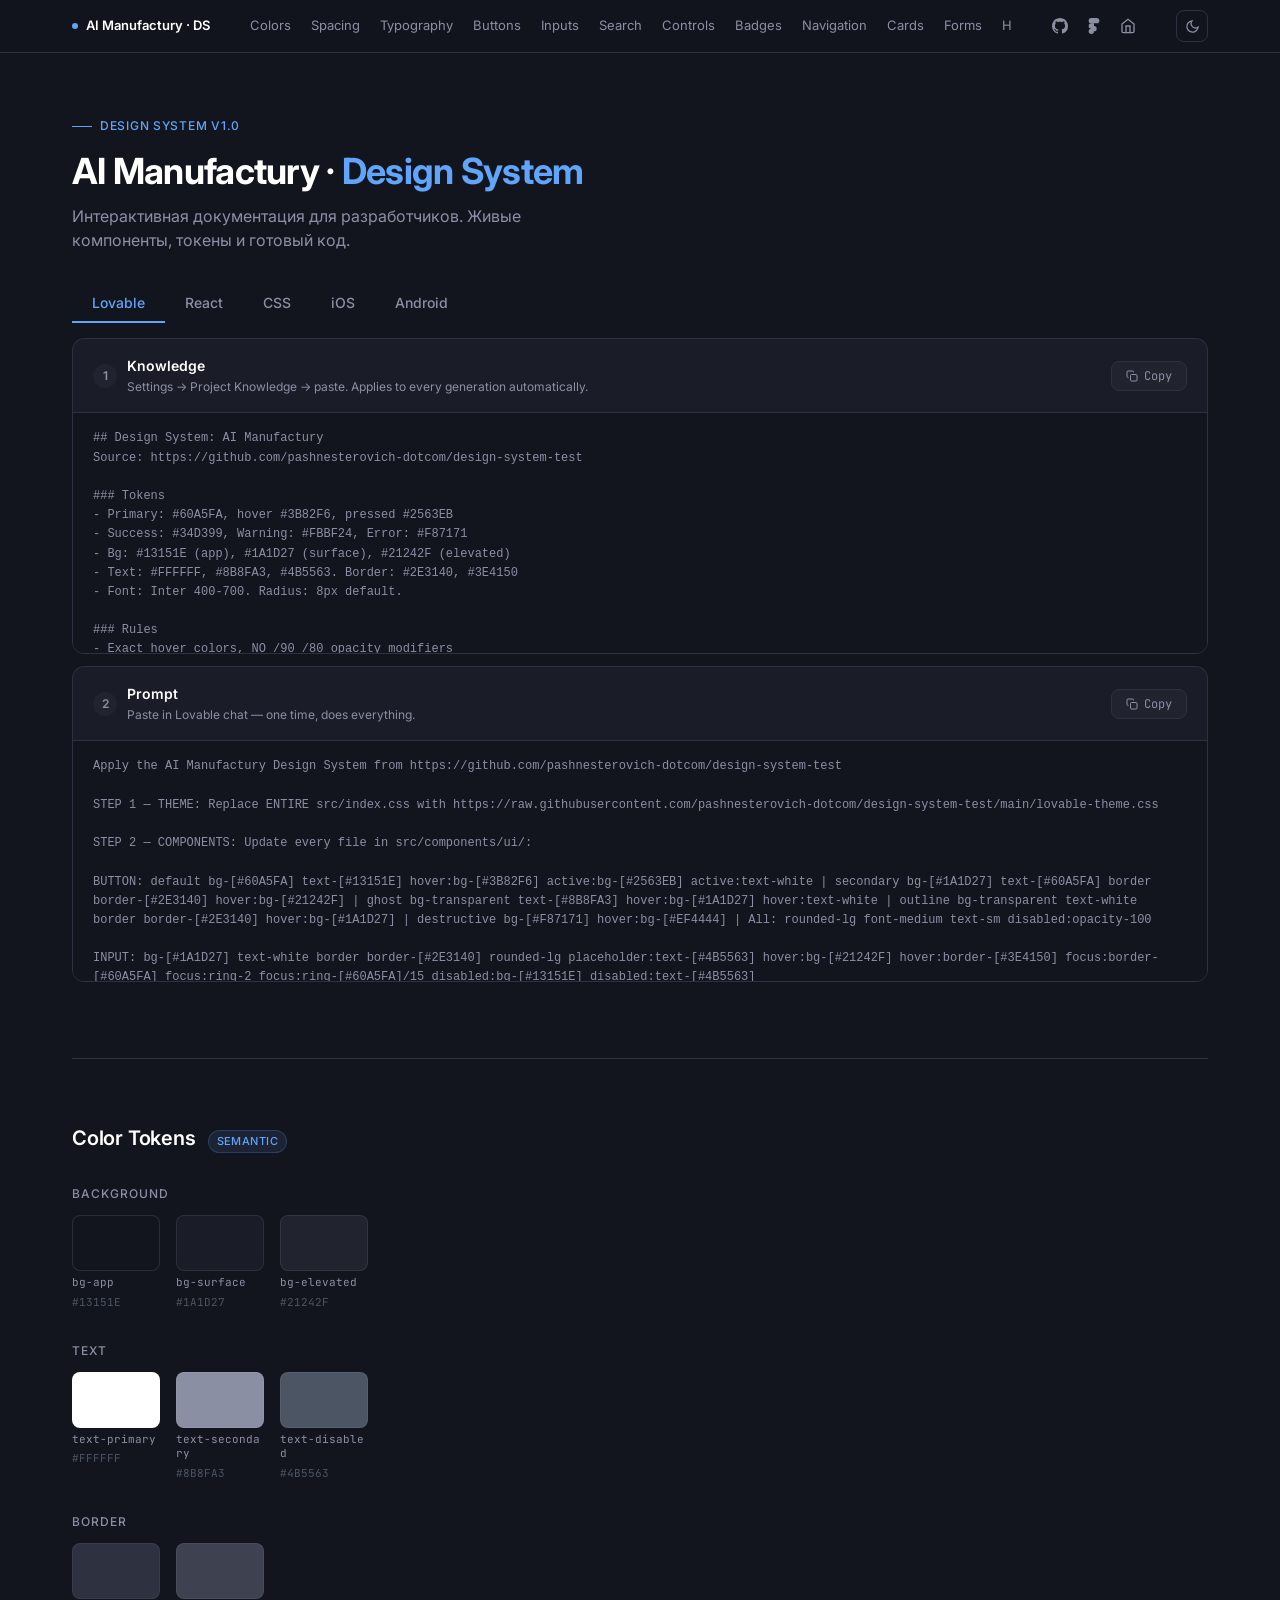
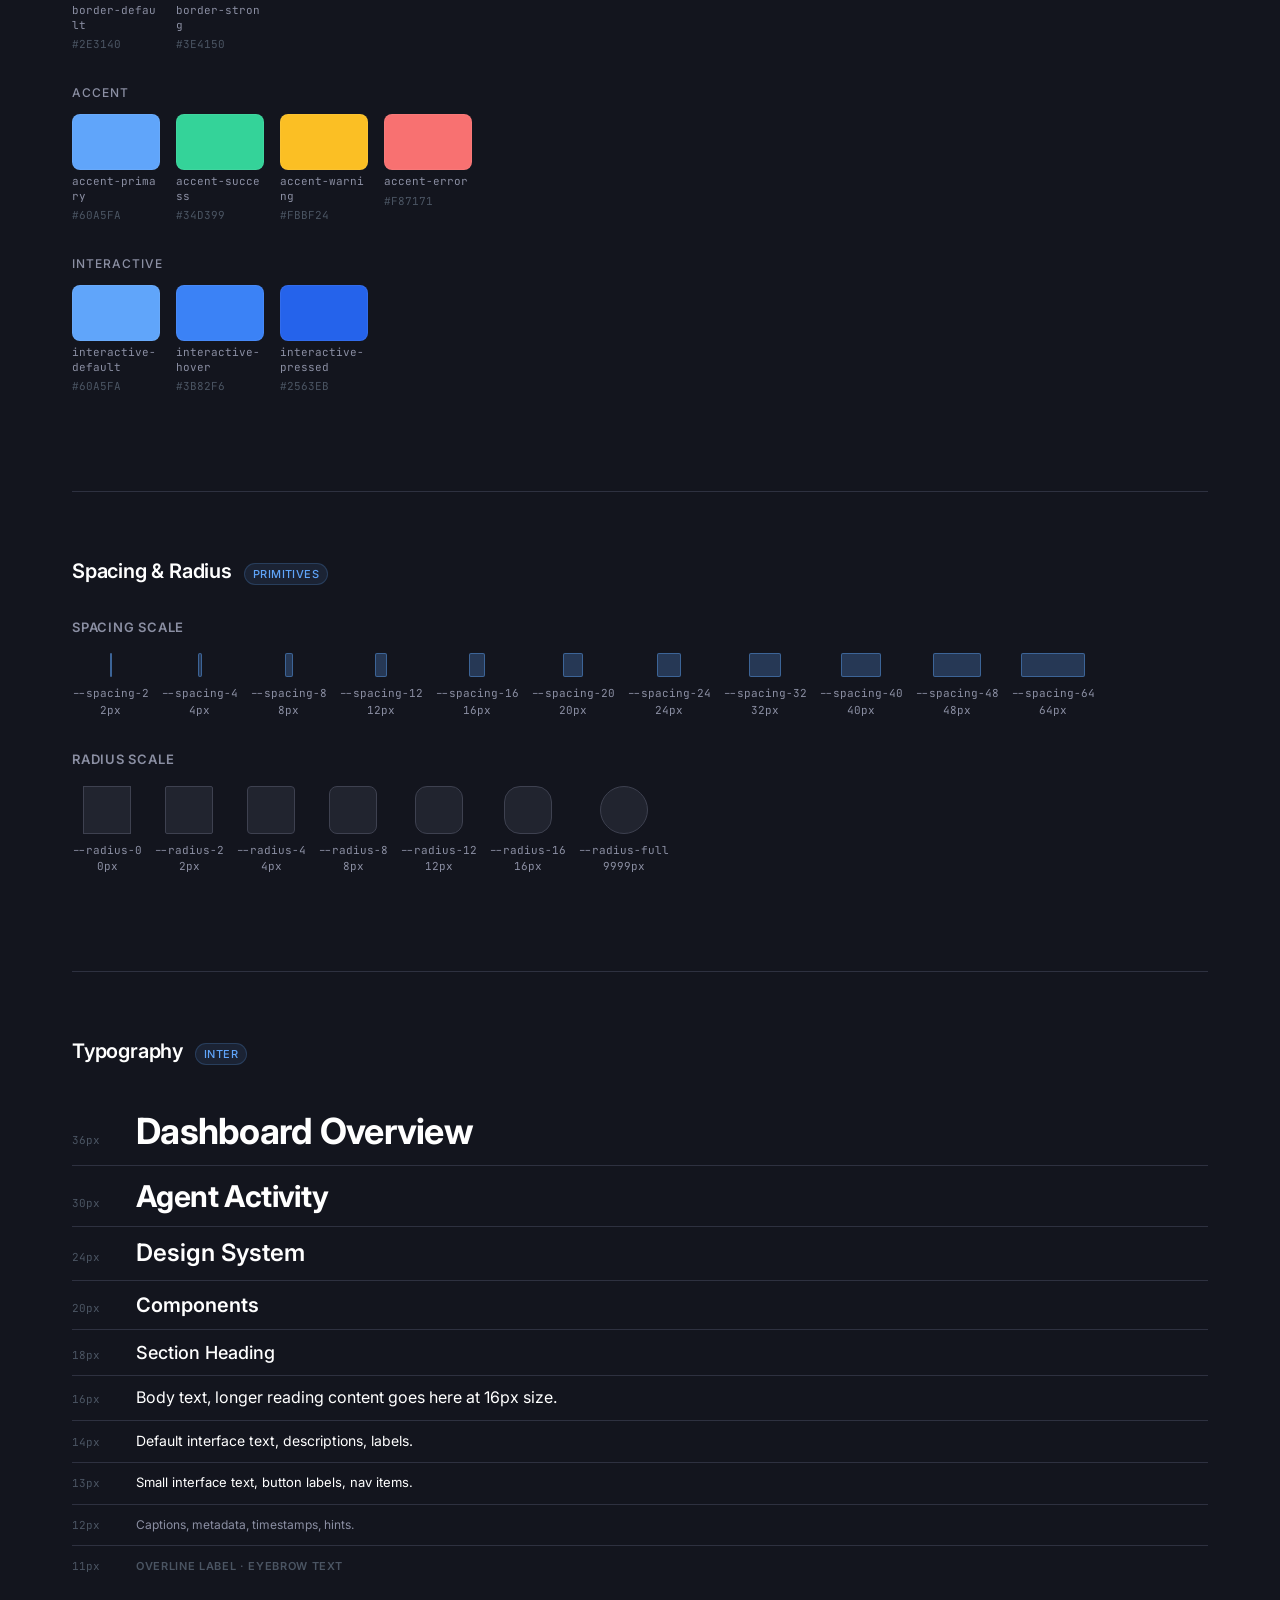
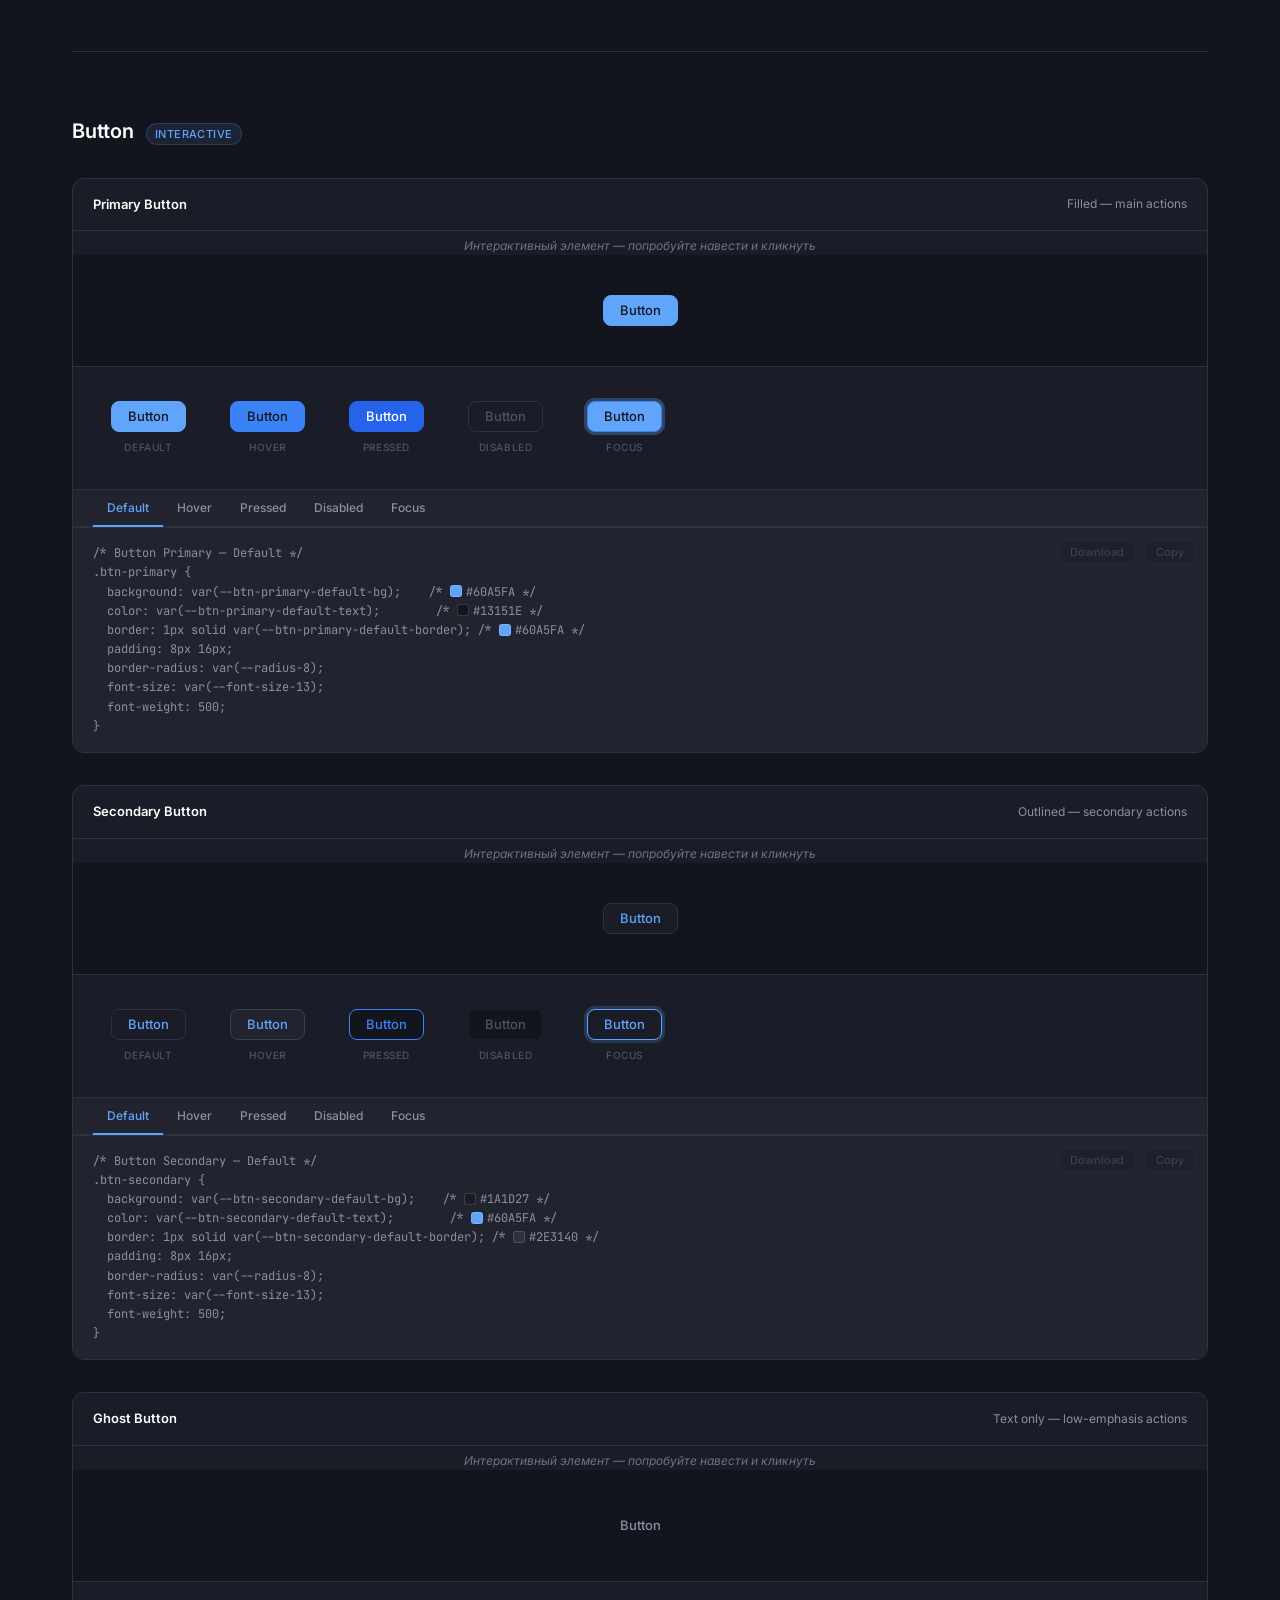
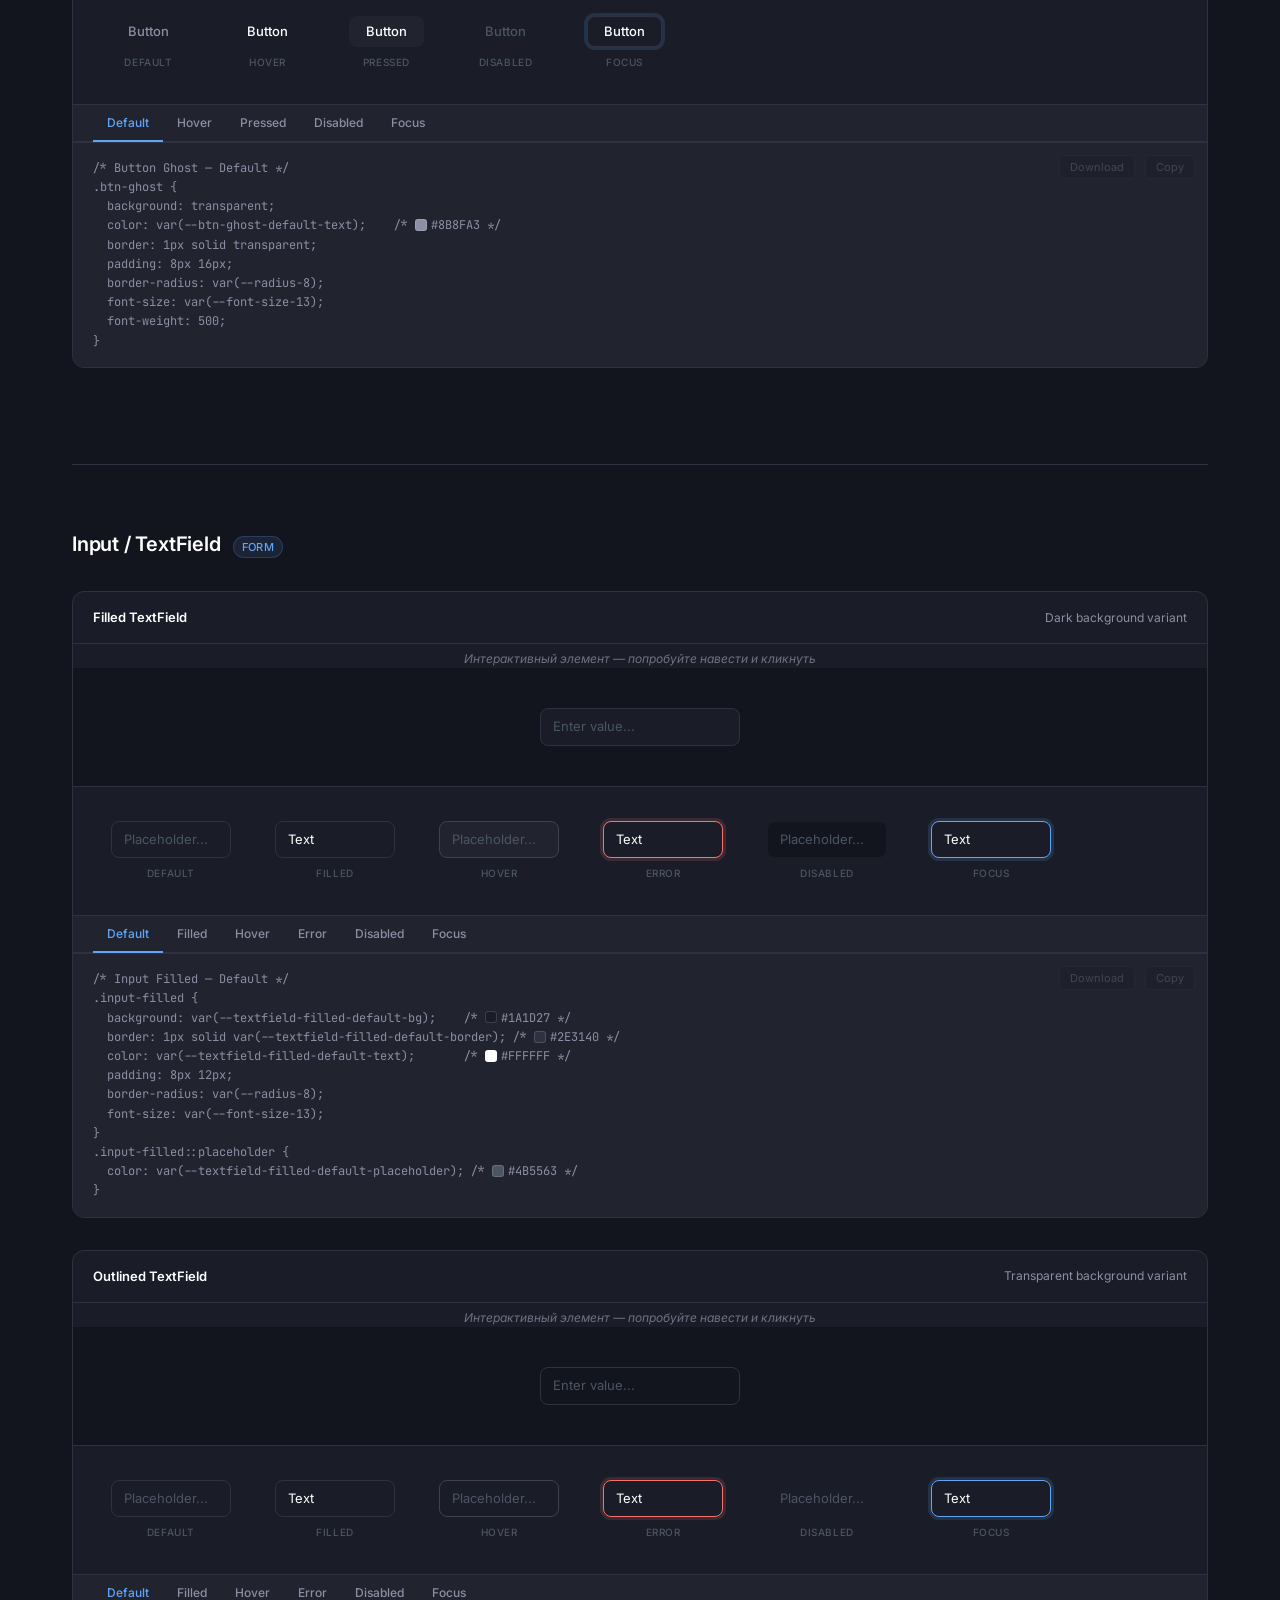
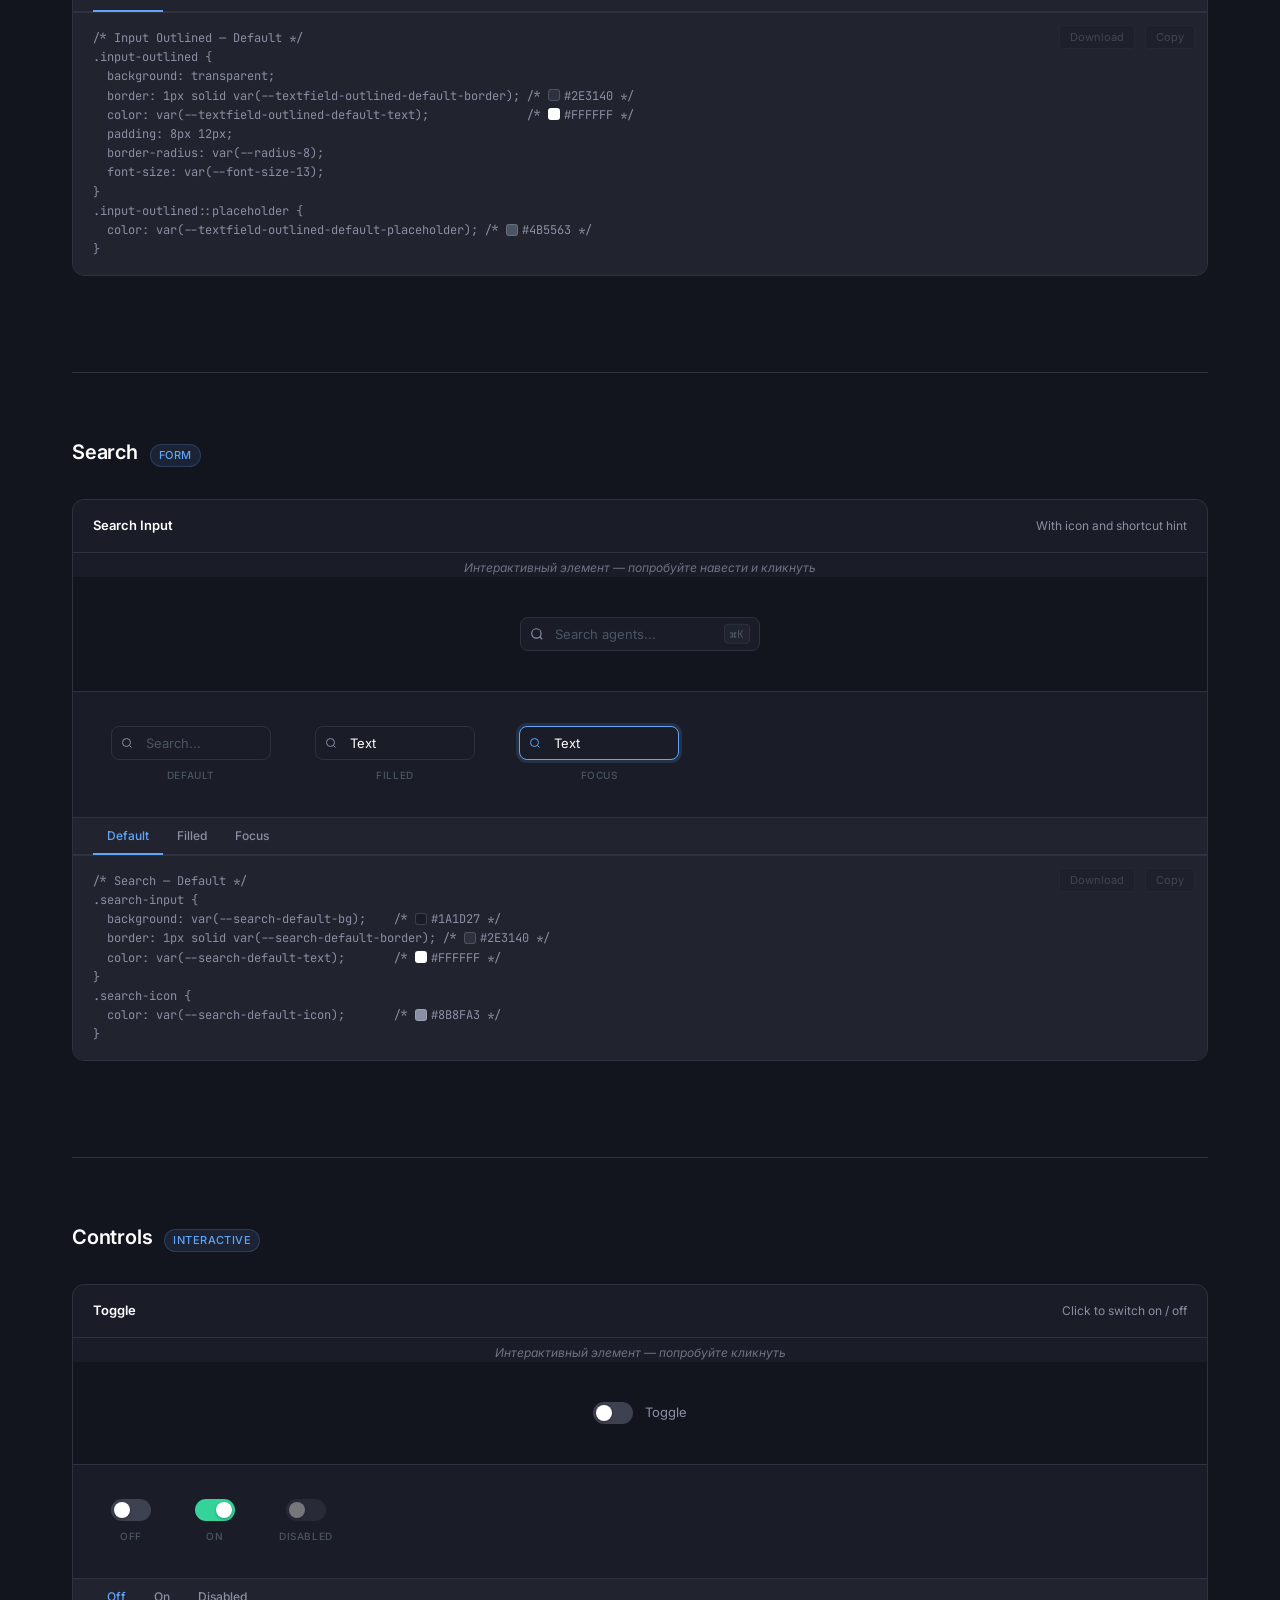
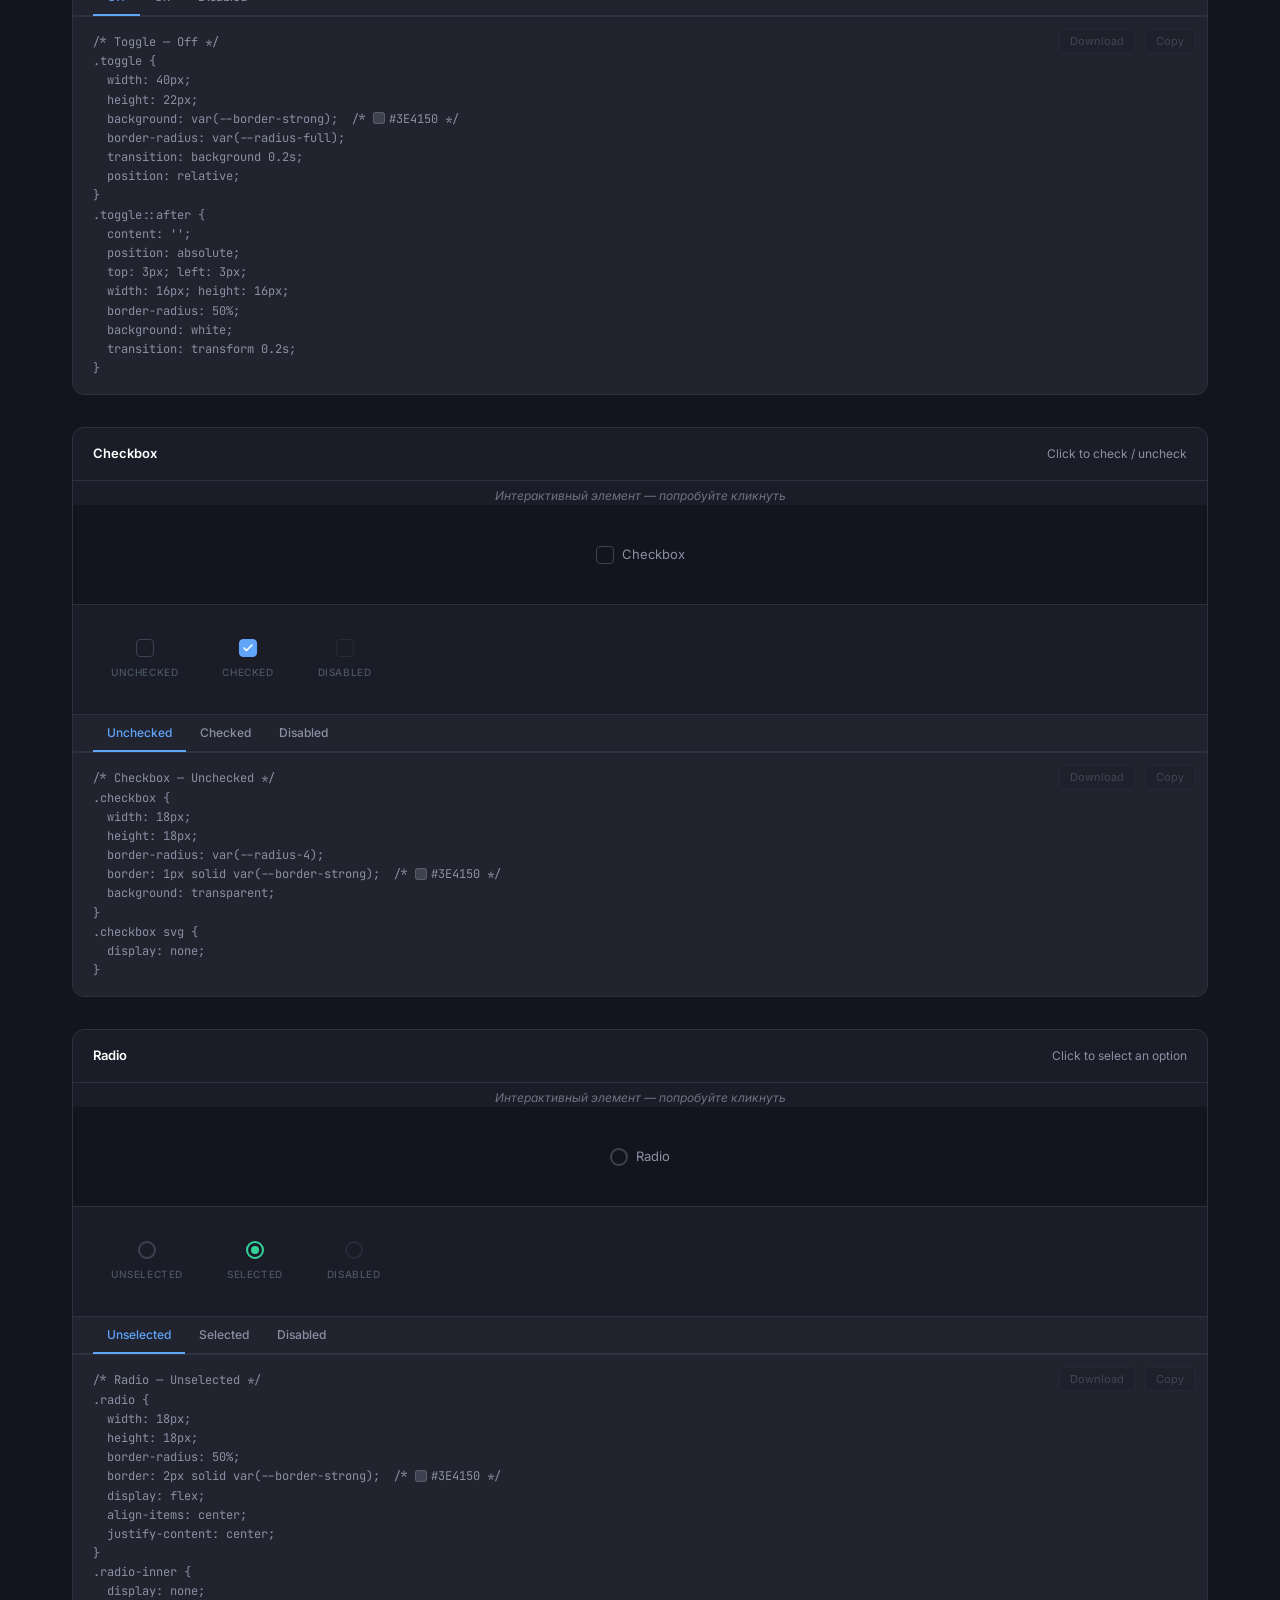
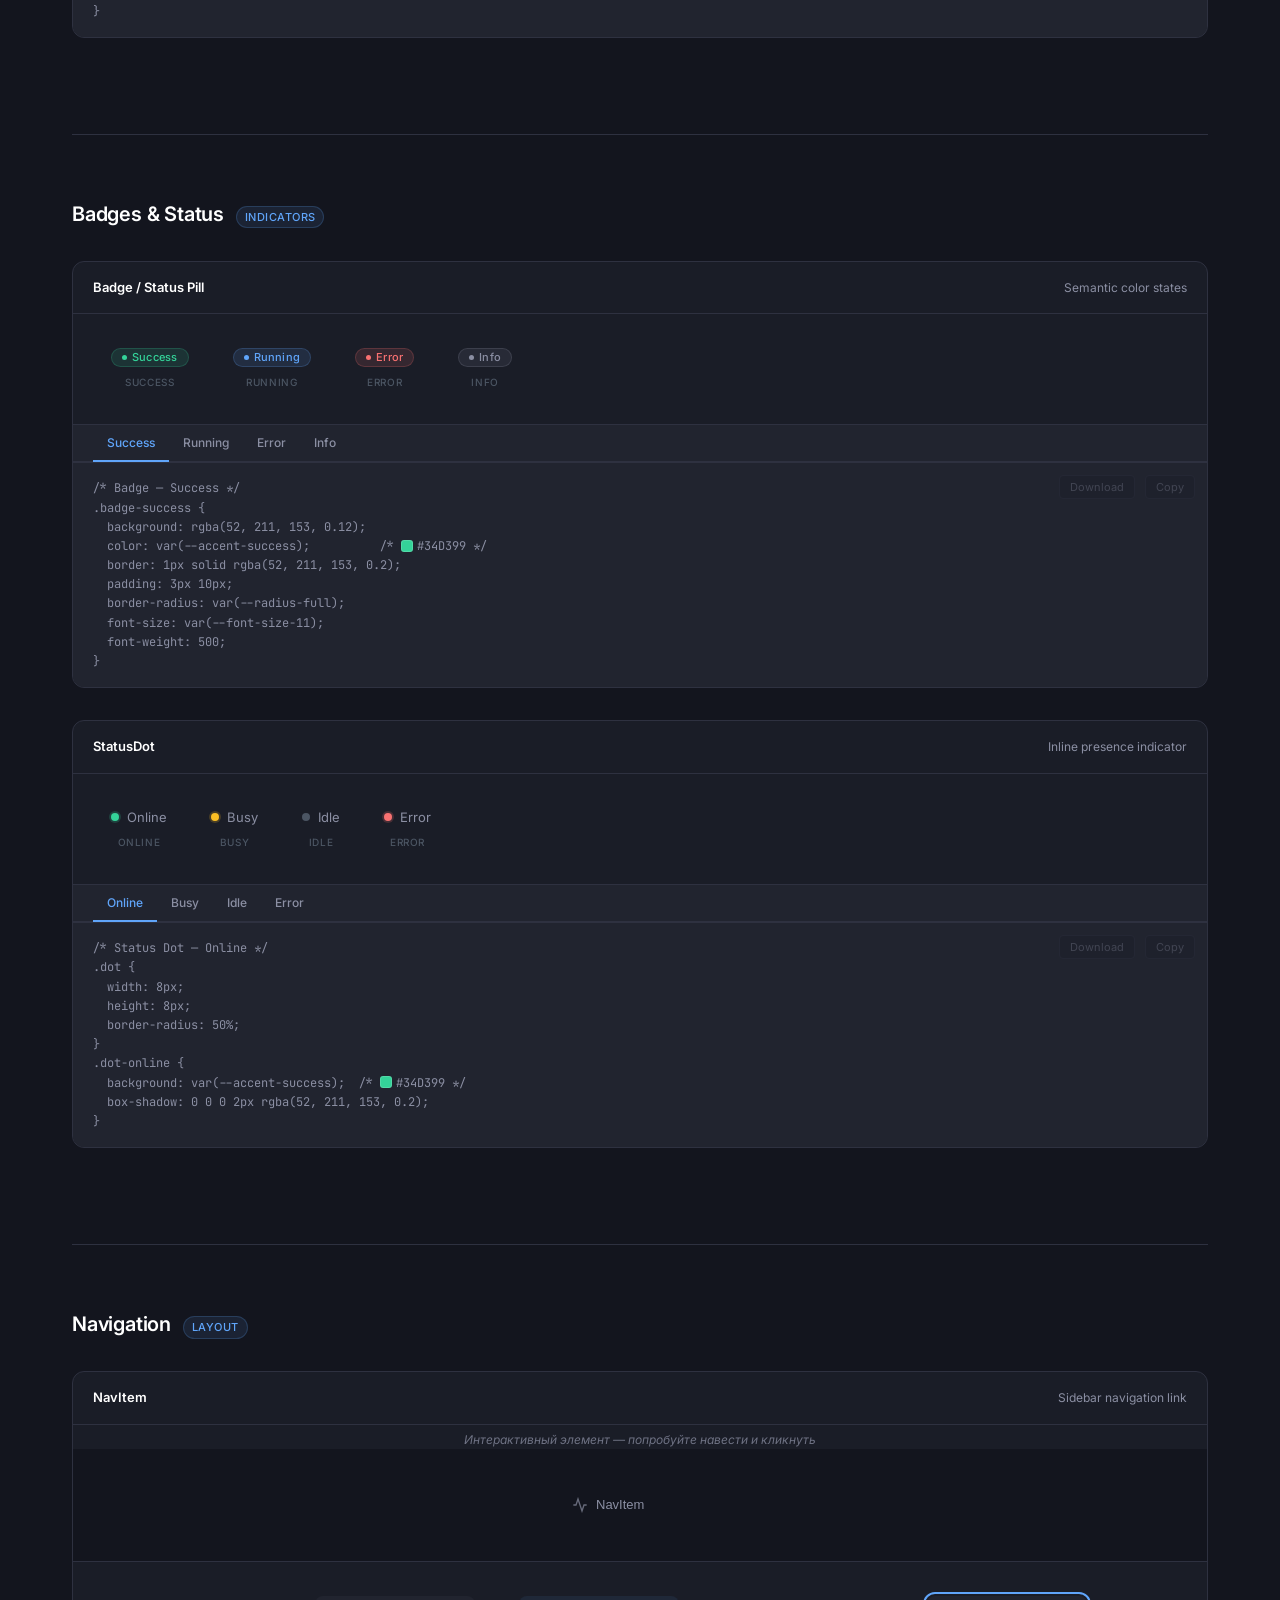
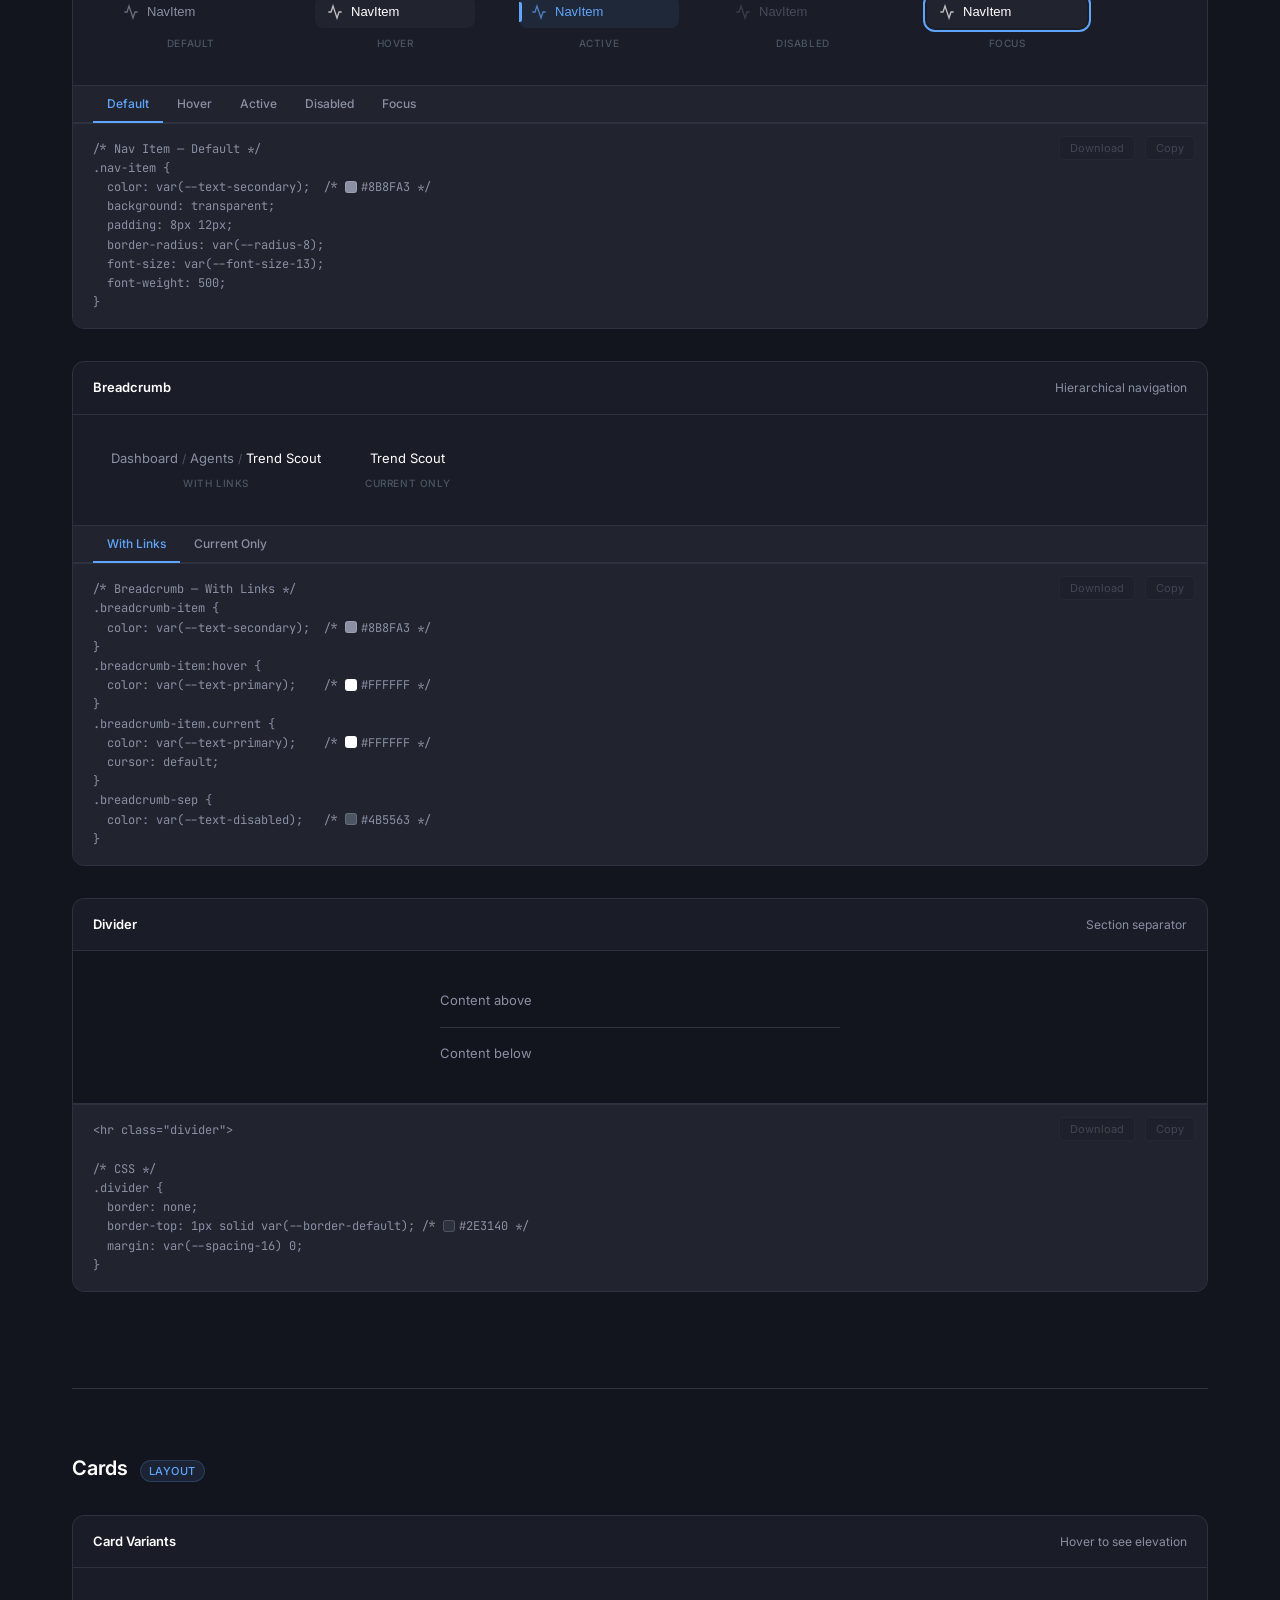
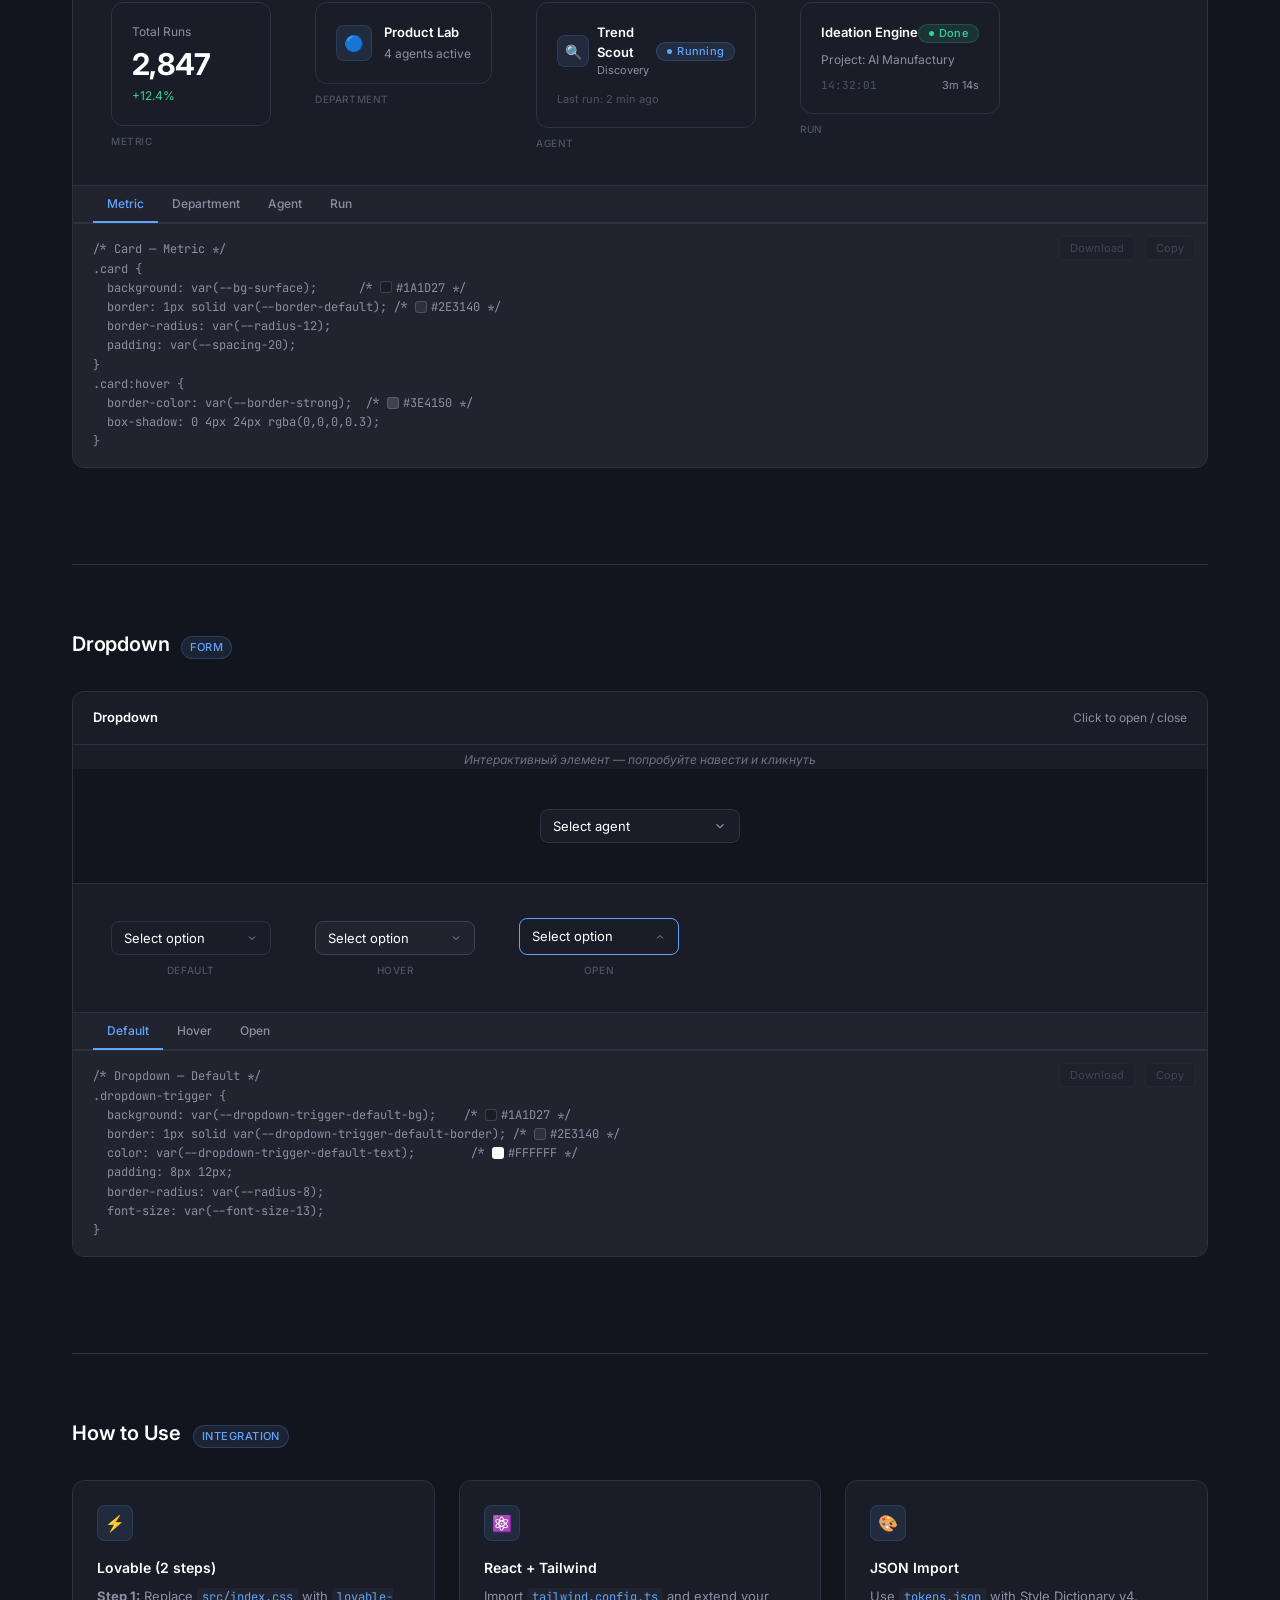
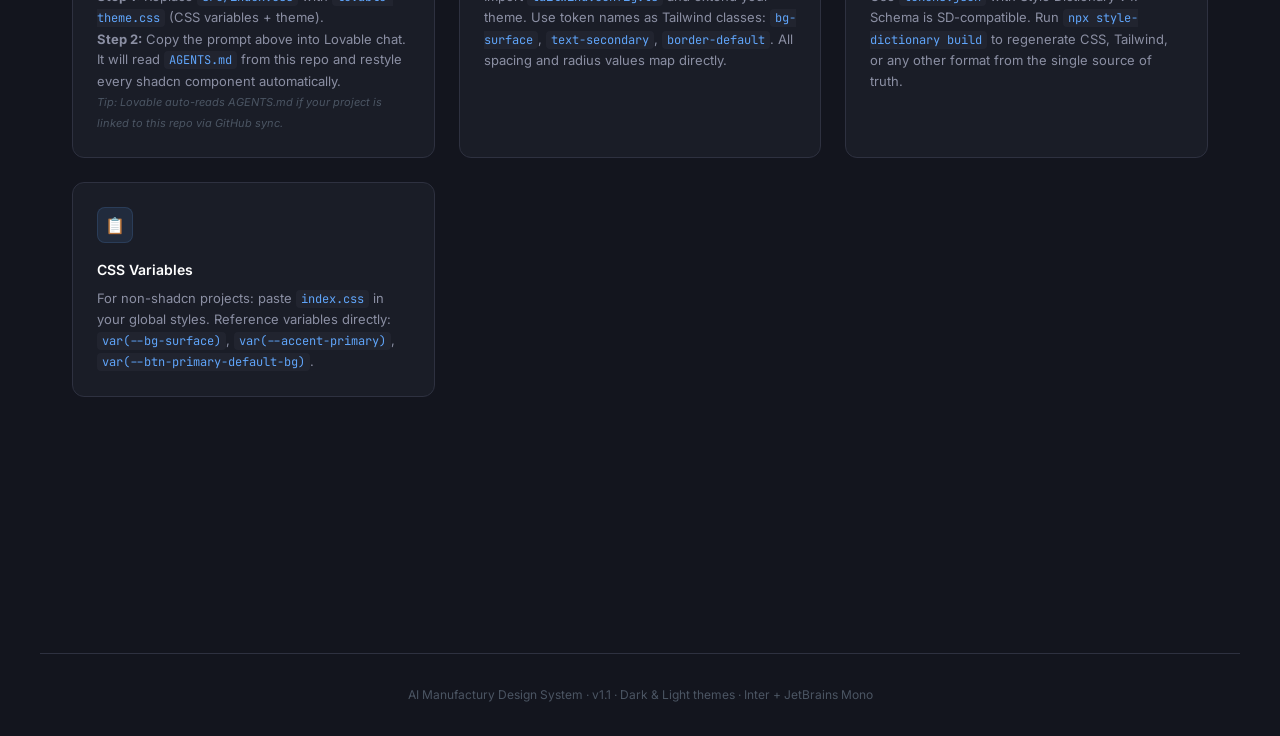
==== commit 23fdfe23: "Simplify to 2 blocks: Knowledge + one Prompt - Knowledge: compact rules, paste once in Settings - Pr" ====
--- a/index.html
+++ b/index.html
@@ -3536,97 +3536,56 @@
 
   lovable: [
     {
-      title: 'Project Knowledge',
-      desc: 'Open Lovable project → Settings → Knowledge. Paste this text. It will apply to EVERY generation.',
+      title: 'Knowledge',
+      desc: 'Settings → Project Knowledge → paste. Applies to every generation automatically.',
       type: 'prompt',
       prompt: `## Design System: ${DS_CONFIG.name}
-
-### Colors (CSS variables, never hardcode)
-- Primary: #60A5FA (blue), hover #3B82F6, pressed #2563EB
-- Success: #34D399 (green), Warning: #FBBF24, Error: #F87171
-- Background: #13151E (app), #1A1D27 (surface), #21242F (elevated)
-- Text: #FFFFFF (primary), #8B8FA3 (secondary), #4B5563 (disabled)
-- Border: #2E3140 (default), #3E4150 (hover)
-
-### Typography
-- Font: ${DS_CONFIG.font}, weights 400-700
-- Scale: 12/13/14/16/18/20/24/30/36px
-
-### Components
-- Buttons: rounded-lg, exact hover colors (NO /90 /80 opacity)
-- Cards: rounded-xl (12px), border #2E3140, shadow-sm
-- Inputs: bg-[#1A1D27], border #2E3140, focus border #60A5FA
-- Switch: rounded-full (pill), checked = GREEN #34D399, NOT blue
-- Badge: rounded-sm (2px), NOT rounded-full
-- Table headers: 12px uppercase tracking-wider text-[#8B8FA3]
-
-### Anti-patterns (NEVER do)
-- No opacity hover modifiers (/90, /80) — use exact hex colors
-- No square switches — always rounded-full
-- disabled:opacity-100 — use exact disabled colors, not opacity fade
-- No inline styles, no hardcoded hex outside tokens`,
+Source: ${REPO_URL}
+
+### Tokens
+- Primary: #60A5FA, hover #3B82F6, pressed #2563EB
+- Success: #34D399, Warning: #FBBF24, Error: #F87171
+- Bg: #13151E (app), #1A1D27 (surface), #21242F (elevated)
+- Text: #FFFFFF, #8B8FA3, #4B5563. Border: #2E3140, #3E4150
+- Font: ${DS_CONFIG.font} 400-700. Radius: 8px default.
+
+### Rules
+- Exact hover colors, NO /90 /80 opacity modifiers
+- Switch = rounded-full pill, checked GREEN #34D399
+- Badge = rounded-sm (2px). Card = rounded-xl (12px)
+- Table header: 12px uppercase text-[#8B8FA3]
+- Sidebar active: text-white bg-[#60A5FA]/10
+- disabled:opacity-100, use token colors not fade`,
     },
     {
-      title: 'Replace Theme',
-      desc: 'Copy this prompt → paste in Lovable chat. It will download and apply the CSS theme file.',
+      title: 'Prompt',
+      desc: 'Paste in Lovable chat — one time, does everything.',
       type: 'prompt',
-      prompt: `Replace the ENTIRE content of src/index.css with the file from this URL:
-${RAW_URL}/lovable-theme.css
-
-This file sets all CSS variables for the ${DS_CONFIG.name} Design System: colors (dark + light theme), border radius, font import (${DS_CONFIG.font}), spacing, shadows, scrollbar, and animations. Do not modify the file, paste it as-is.`,
-    },
-    {
-      title: 'Update Components',
-      desc: 'Copy this prompt → paste in Lovable chat. It will restyle every shadcn/ui component.',
-      type: 'prompt',
-      prompt: `Update EVERY shadcn/ui component in src/components/ui/ to match the ${DS_CONFIG.name} Design System. Use exact hex colors, NO opacity modifiers.
-
-BUTTON (button.tsx):
-default: bg-[#60A5FA] text-[#13151E] hover:bg-[#3B82F6] active:bg-[#2563EB] active:text-white disabled:bg-[#1A1D27] disabled:text-[#4B5563] disabled:opacity-100
-secondary: bg-[#1A1D27] text-[#60A5FA] border border-[#2E3140] hover:bg-[#21242F] hover:border-[#3E4150]
-ghost: bg-transparent text-[#8B8FA3] hover:bg-[#1A1D27] hover:text-white
-outline: bg-transparent text-white border border-[#2E3140] hover:bg-[#1A1D27]
-destructive: bg-[#F87171] text-white hover:bg-[#EF4444]
-All: rounded-lg font-medium text-sm transition-all duration-150
-
-INPUT (input.tsx): bg-[#1A1D27] text-white border border-[#2E3140] rounded-lg placeholder:text-[#4B5563] hover:bg-[#21242F] hover:border-[#3E4150] focus:border-[#60A5FA] focus:ring-2 focus:ring-[#60A5FA]/15 disabled:bg-[#13151E] disabled:text-[#4B5563] disabled:opacity-100
+      prompt: `Apply the ${DS_CONFIG.name} Design System from ${REPO_URL}
+
+STEP 1 — THEME: Replace ENTIRE src/index.css with ${RAW_URL}/lovable-theme.css
+
+STEP 2 — COMPONENTS: Update every file in src/components/ui/:
+
+BUTTON: default bg-[#60A5FA] text-[#13151E] hover:bg-[#3B82F6] active:bg-[#2563EB] active:text-white | secondary bg-[#1A1D27] text-[#60A5FA] border border-[#2E3140] hover:bg-[#21242F] | ghost bg-transparent text-[#8B8FA3] hover:bg-[#1A1D27] hover:text-white | outline bg-transparent text-white border border-[#2E3140] hover:bg-[#1A1D27] | destructive bg-[#F87171] hover:bg-[#EF4444] | All: rounded-lg font-medium text-sm disabled:opacity-100
+
+INPUT: bg-[#1A1D27] text-white border border-[#2E3140] rounded-lg placeholder:text-[#4B5563] hover:bg-[#21242F] hover:border-[#3E4150] focus:border-[#60A5FA] focus:ring-2 focus:ring-[#60A5FA]/15 disabled:bg-[#13151E] disabled:text-[#4B5563]
 TEXTAREA: same as input + min-h-[80px] resize-y
-SELECT trigger: bg-[#1A1D27] border border-[#2E3140] hover:bg-[#21242F] data-[state=open]:border-[#60A5FA]. Content: bg-[#21242F] border border-[#2E3140]. Item hover: bg-[#2E3140], selected text: #60A5FA
-SWITCH: CRITICAL rounded-full (pill). w-11 h-6. Unchecked: bg-[#2E3140]. Checked: bg-[#34D399] GREEN. Thumb: rounded-full bg-white
-CHECKBOX: border border-[#2E3140] rounded, checked: bg-[#60A5FA] text-[#13151E]
-CARD: rounded-xl border border-[#2E3140] shadow-sm hover:border-[#3E4150] p-6
-BADGE: rounded-sm text-[13px] px-2 py-0.5. Variants: default bg-primary/15, success bg-[#34D399]/15, warning bg-[#FBBF24]/15, destructive bg-[#F87171]/15
-TABLE: header text-[12px] uppercase tracking-wider text-[#8B8FA3] border-b border-[#2E3140], row hover:bg-[#1A1D27]
-TABS: list border-b border-[#2E3140], trigger text-[#8B8FA3] hover:text-white, active text-[#60A5FA] border-b-2 border-[#60A5FA]
-DIALOG: overlay bg-black/60 backdrop-blur-sm, content bg-[#21242F] border border-[#2E3140] rounded-xl
-TOOLTIP: bg-[#21242F] text-xs border border-[#2E3140] rounded px-2 py-1
-DROPDOWN-MENU: content bg-[#21242F] border border-[#2E3140], item focus:bg-[#2E3140]
+SELECT: trigger bg-[#1A1D27] border-[#2E3140] hover:bg-[#21242F] open:border-[#60A5FA] | content bg-[#21242F] border-[#2E3140] | item hover bg-[#2E3140] selected text-[#60A5FA]
+SWITCH: rounded-full w-11 h-6 | unchecked bg-[#2E3140] | checked bg-[#34D399] GREEN | thumb rounded-full bg-white
+CHECKBOX: border-[#2E3140] rounded | checked bg-[#60A5FA] text-[#13151E]
+CARD: rounded-xl border-[#2E3140] shadow-sm hover:border-[#3E4150] p-6
+BADGE: rounded-sm text-[13px] px-2 py-0.5 | success bg-[#34D399]/15 text-[#34D399] | warning bg-[#FBBF24]/15 | destructive bg-[#F87171]/15
+TABLE: header text-[12px] uppercase tracking-wider text-[#8B8FA3] border-b border-[#2E3140] | row hover:bg-[#1A1D27]
+TABS: border-b border-[#2E3140] | inactive text-[#8B8FA3] hover:text-white | active text-[#60A5FA] border-b-2 border-[#60A5FA]
+DIALOG: overlay bg-black/60 backdrop-blur-sm | content bg-[#21242F] border-[#2E3140] rounded-xl
+DROPDOWN-MENU: bg-[#21242F] border-[#2E3140] | item focus:bg-[#2E3140]
+TOOLTIP: bg-[#21242F] text-xs border-[#2E3140] rounded px-2 py-1
 SEPARATOR: bg-[#2E3140]
-LABEL: text-[13px] font-medium text-white`,
-    },
-    {
-      title: 'Sidebar & Layout',
-      desc: 'If your project has a sidebar. Copy → paste in Lovable chat.',
-      type: 'prompt',
-      prompt: `Update the sidebar and layout to match the ${DS_CONFIG.name} Design System:
-
-SIDEBAR:
-- Background: bg-[#1A1D27], border-r border-[#2E3140]
-- Nav item default: text-[#8B8FA3] hover:text-white hover:bg-[#21242F] rounded-lg px-3 py-2 text-sm transition-colors
-- Nav item active: text-white bg-[#60A5FA]/10 font-medium
-- Section header: text-[11px] uppercase tracking-widest text-[#4B5563] font-semibold px-3 py-2
-- Dividers: border-t border-[#2E3140]
-
-LAYOUT:
-- Body background: bg-[#13151E]
-- Content max-width: 1200px, padding 24-32px
-- Card grid gap: 16px
-- Section gap: 32-48px
-
-MICRO-INTERACTIONS:
-- Cards: hover:border-[#3E4150] hover:shadow-md transition-all duration-200
-- Buttons: active:scale-[0.98] transition-transform
-- All transitions: duration-150 ease cubic-bezier(0.4, 0, 0.2, 1)`,
+
+STEP 3 — SIDEBAR: bg-[#1A1D27] border-r border-[#2E3140] | nav text-[#8B8FA3] hover:text-white hover:bg-[#21242F] rounded-lg px-3 py-2 text-sm | active text-white bg-[#60A5FA]/10 | section header text-[11px] uppercase text-[#4B5563]
+
+STEP 4 — POLISH: transitions duration-150, cards hover:shadow-md, buttons active:scale-[0.98]`,
     },
   ],
 
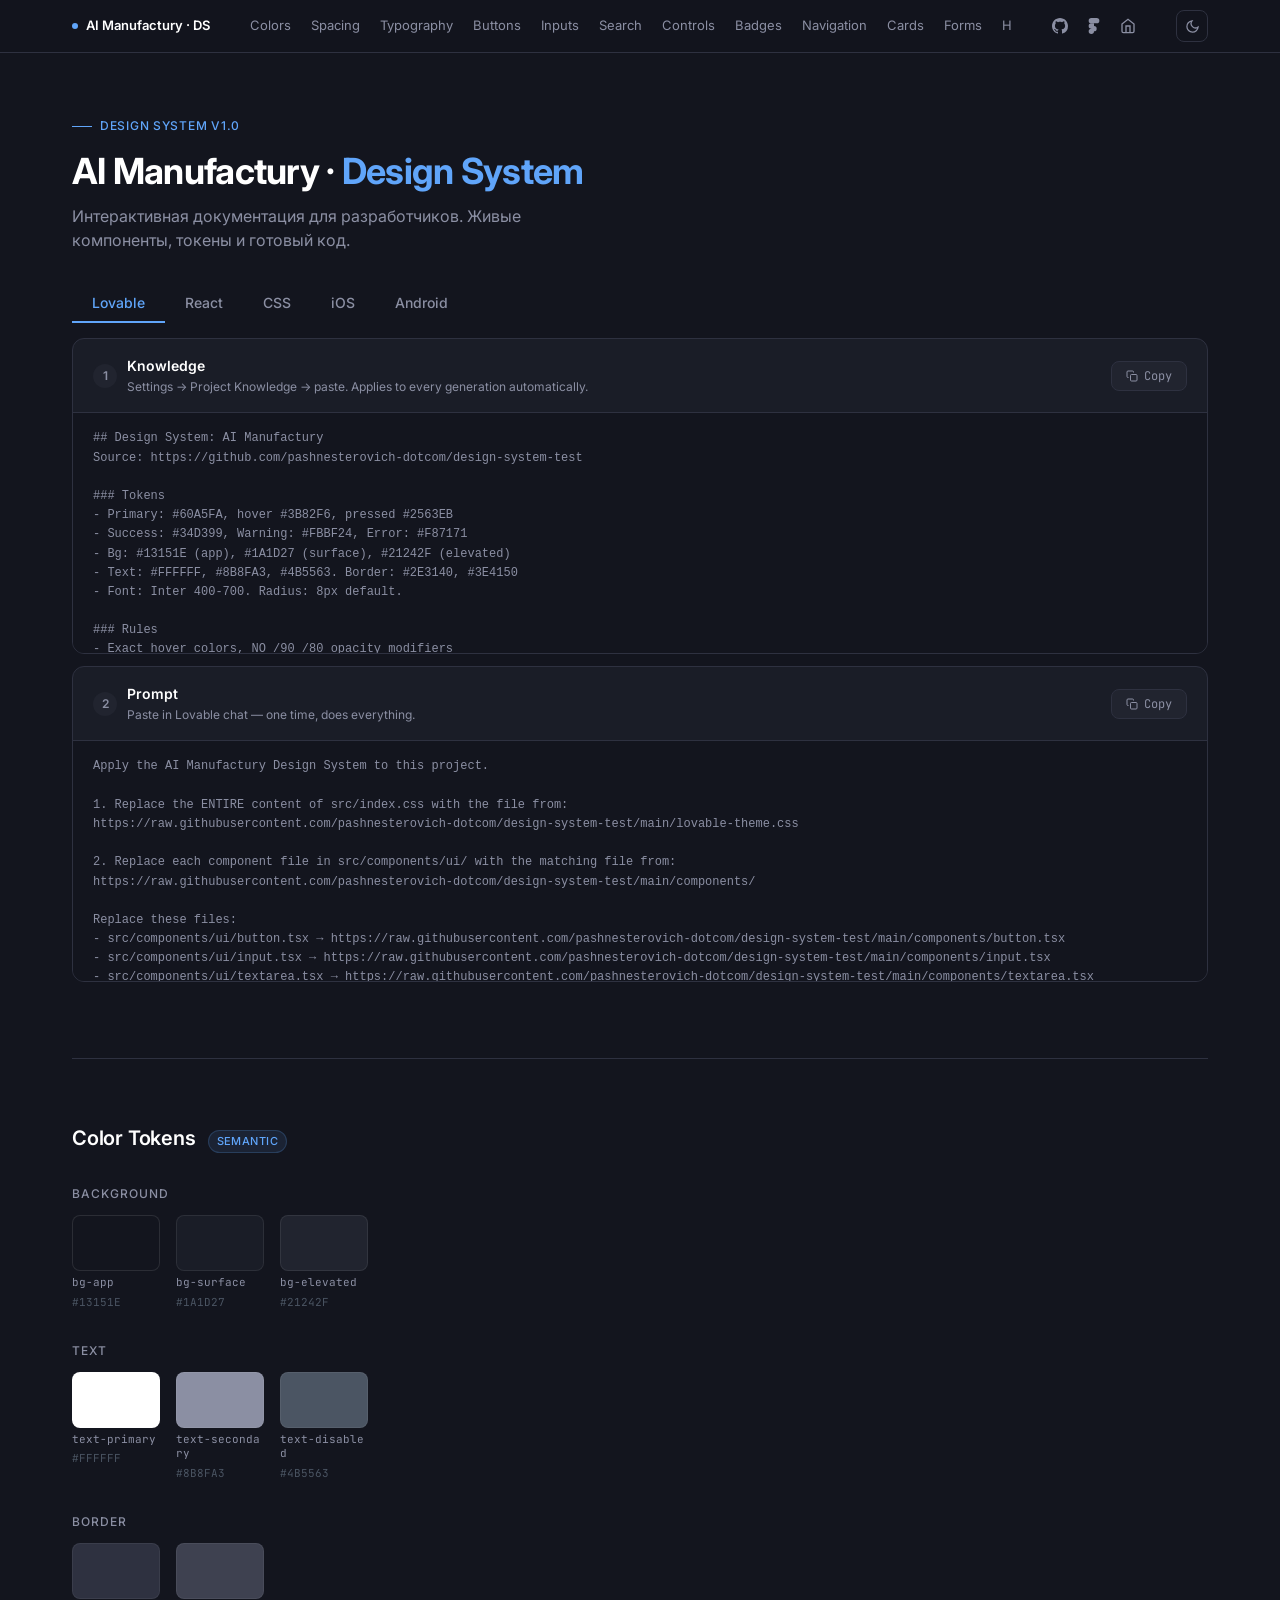
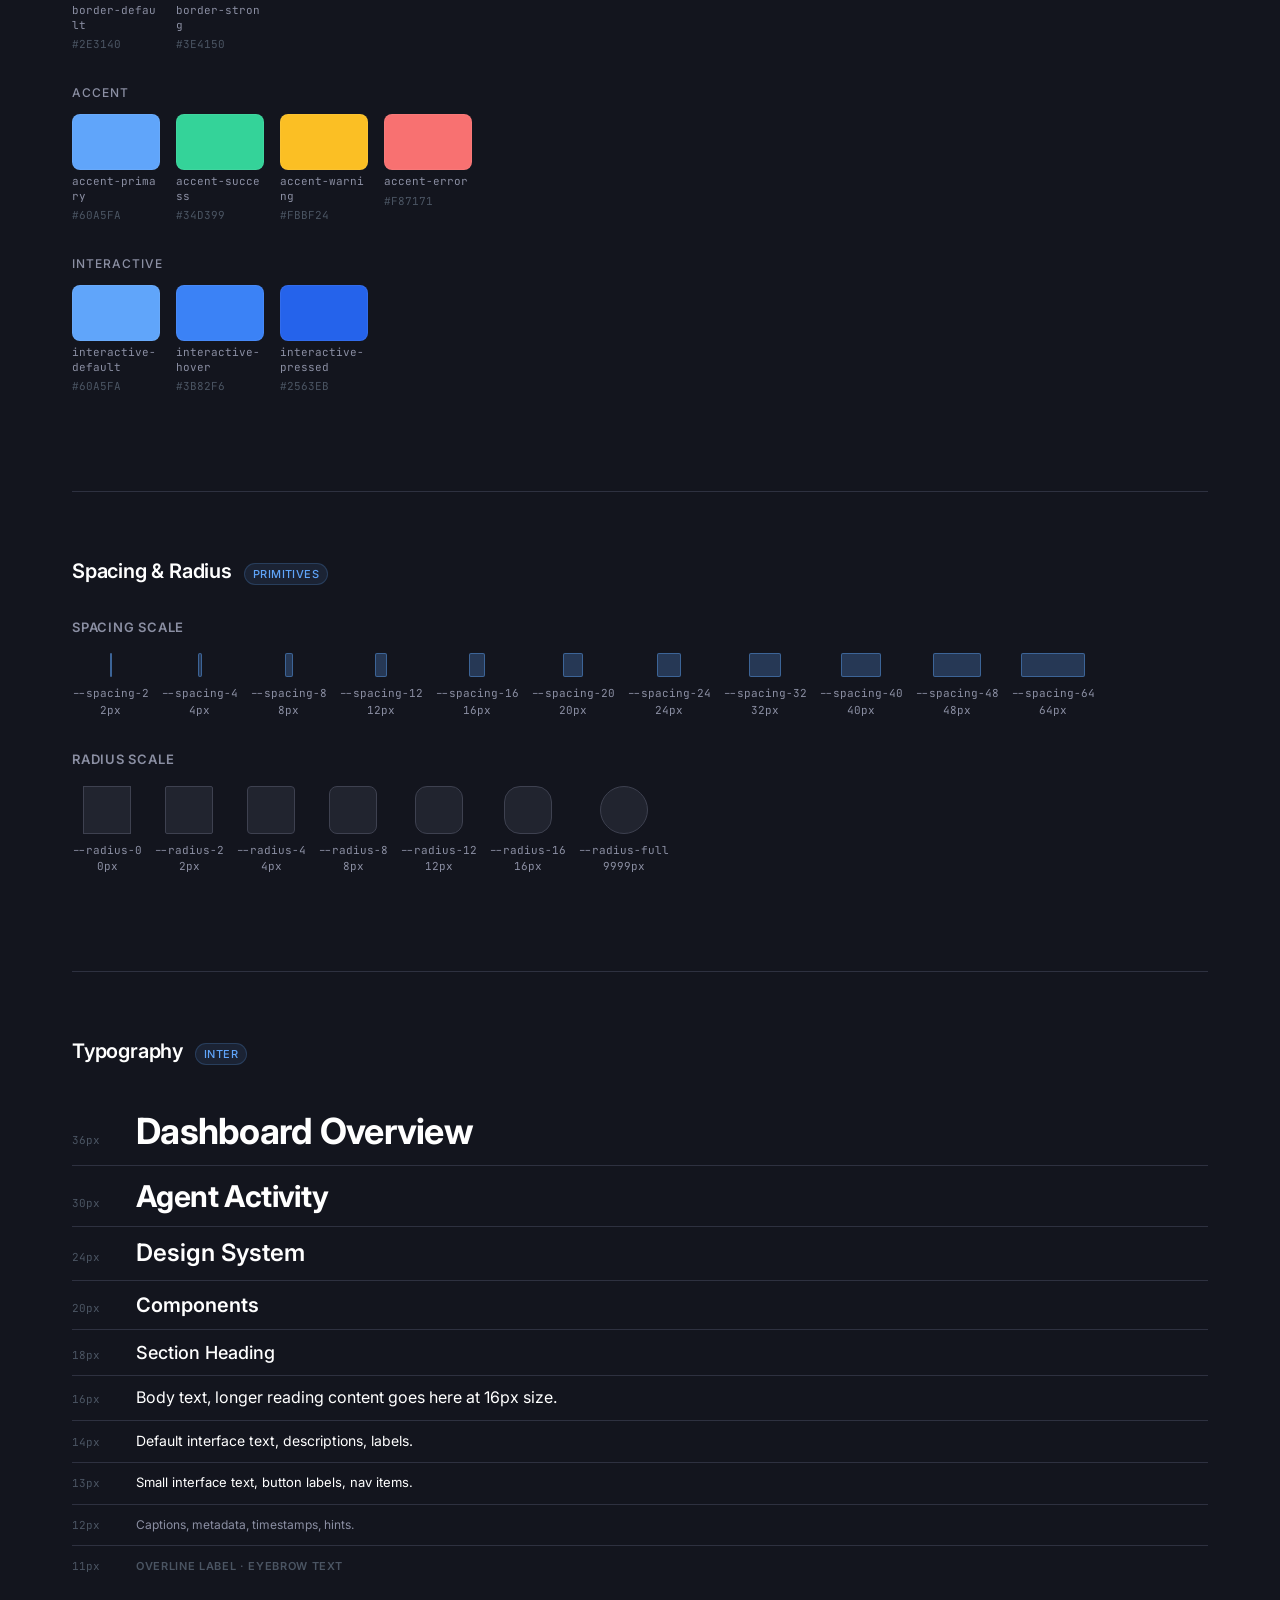
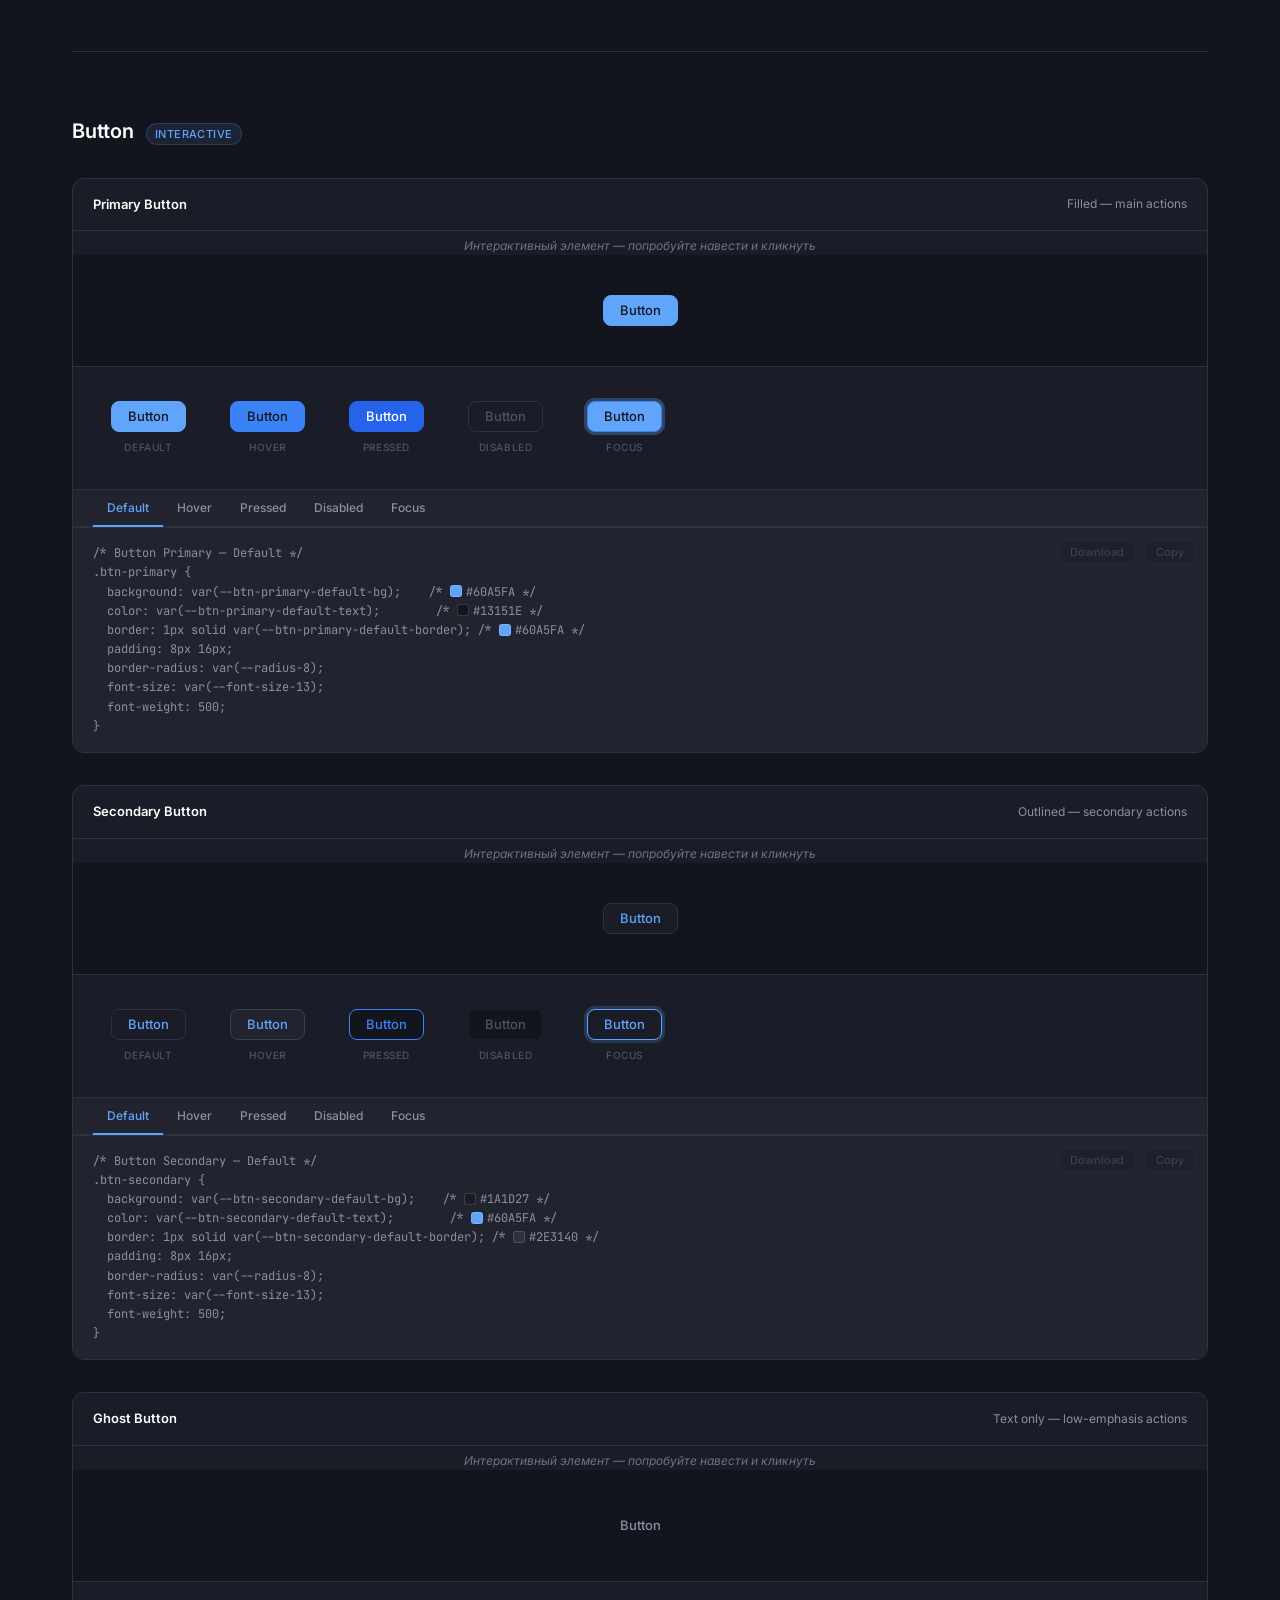
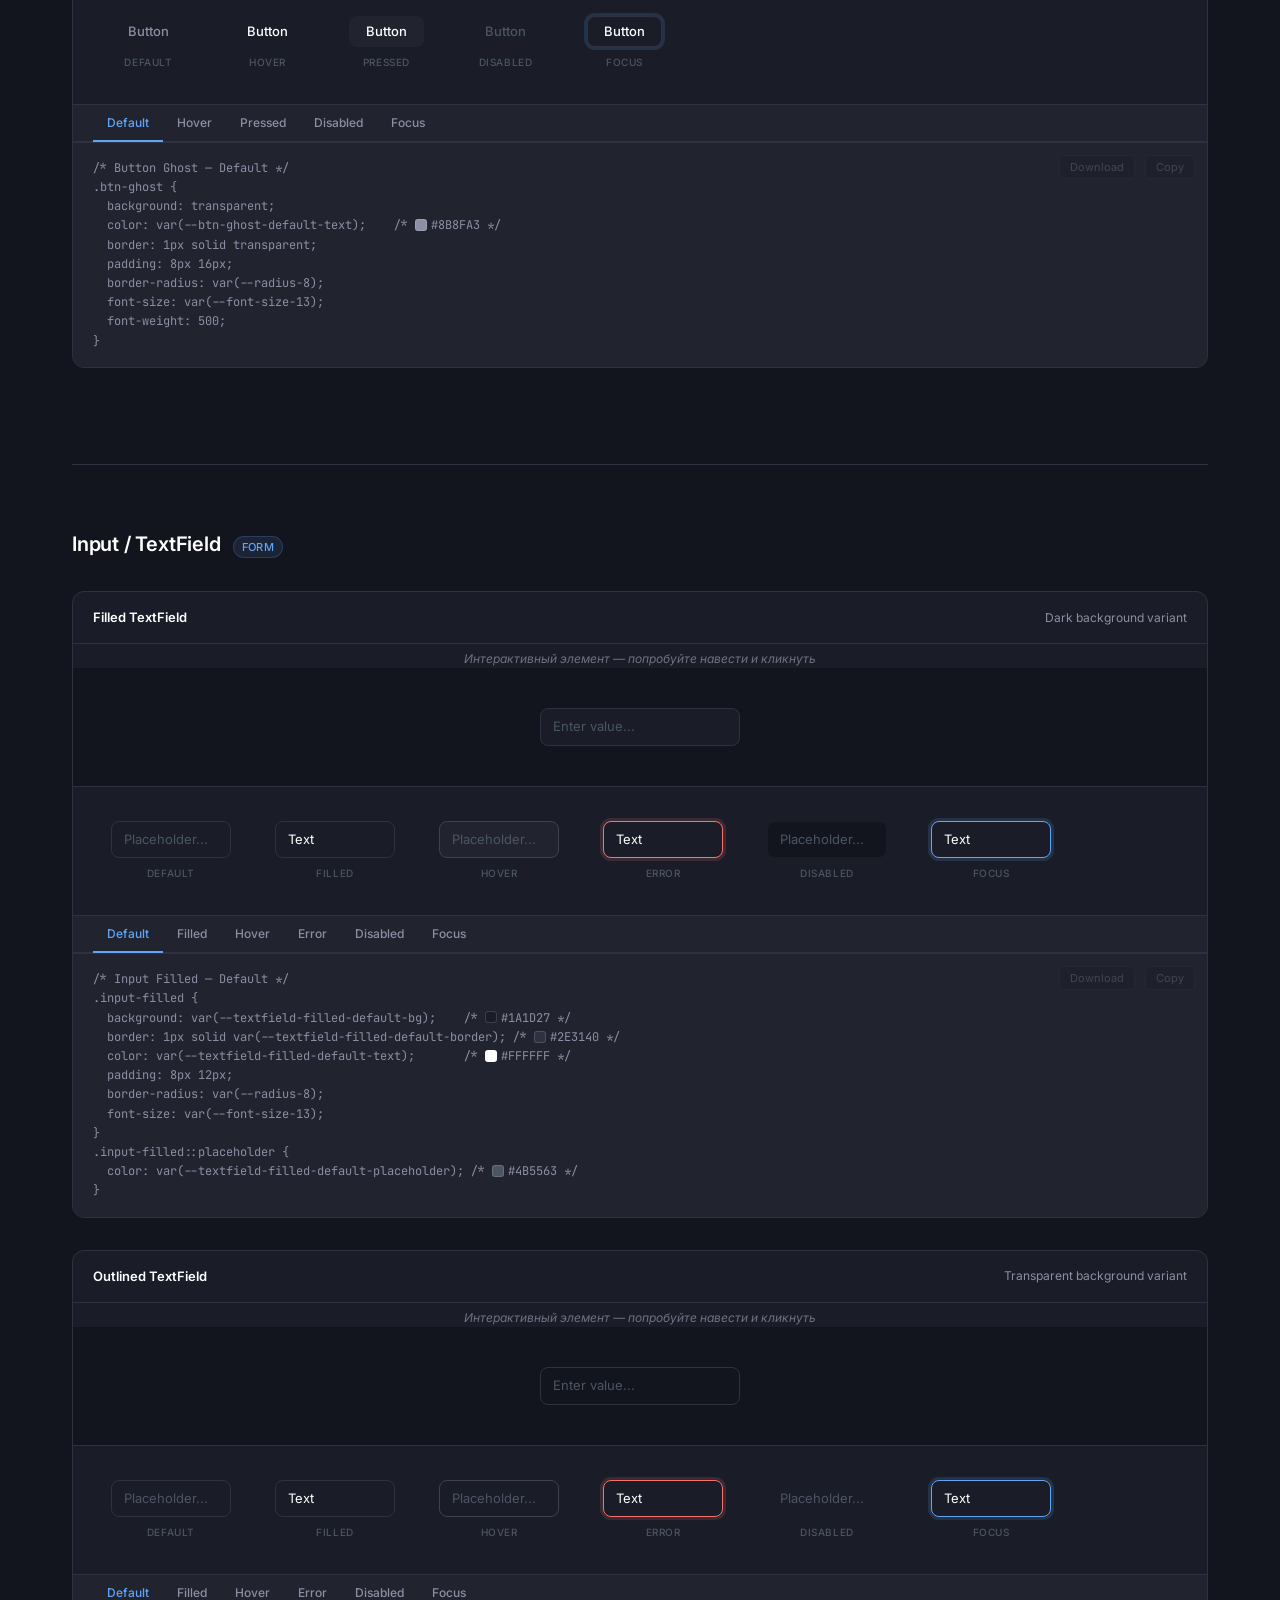
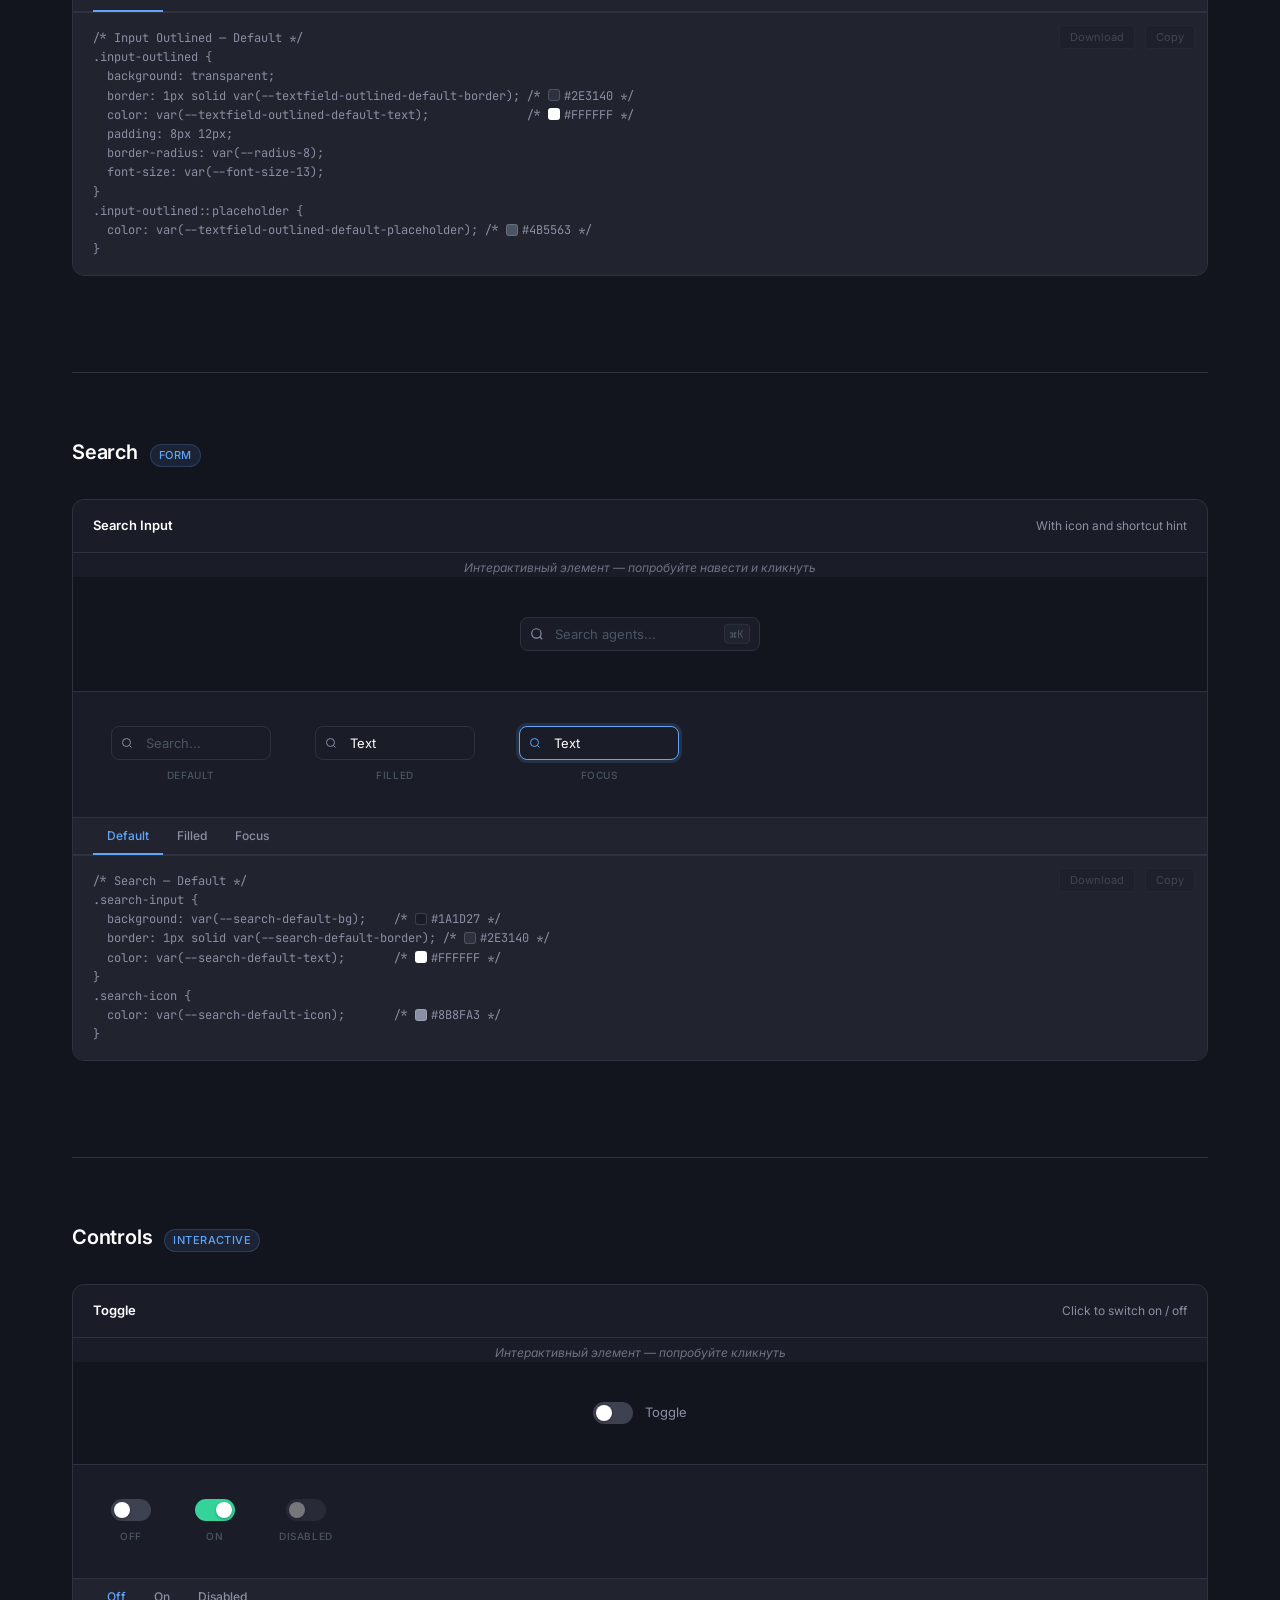
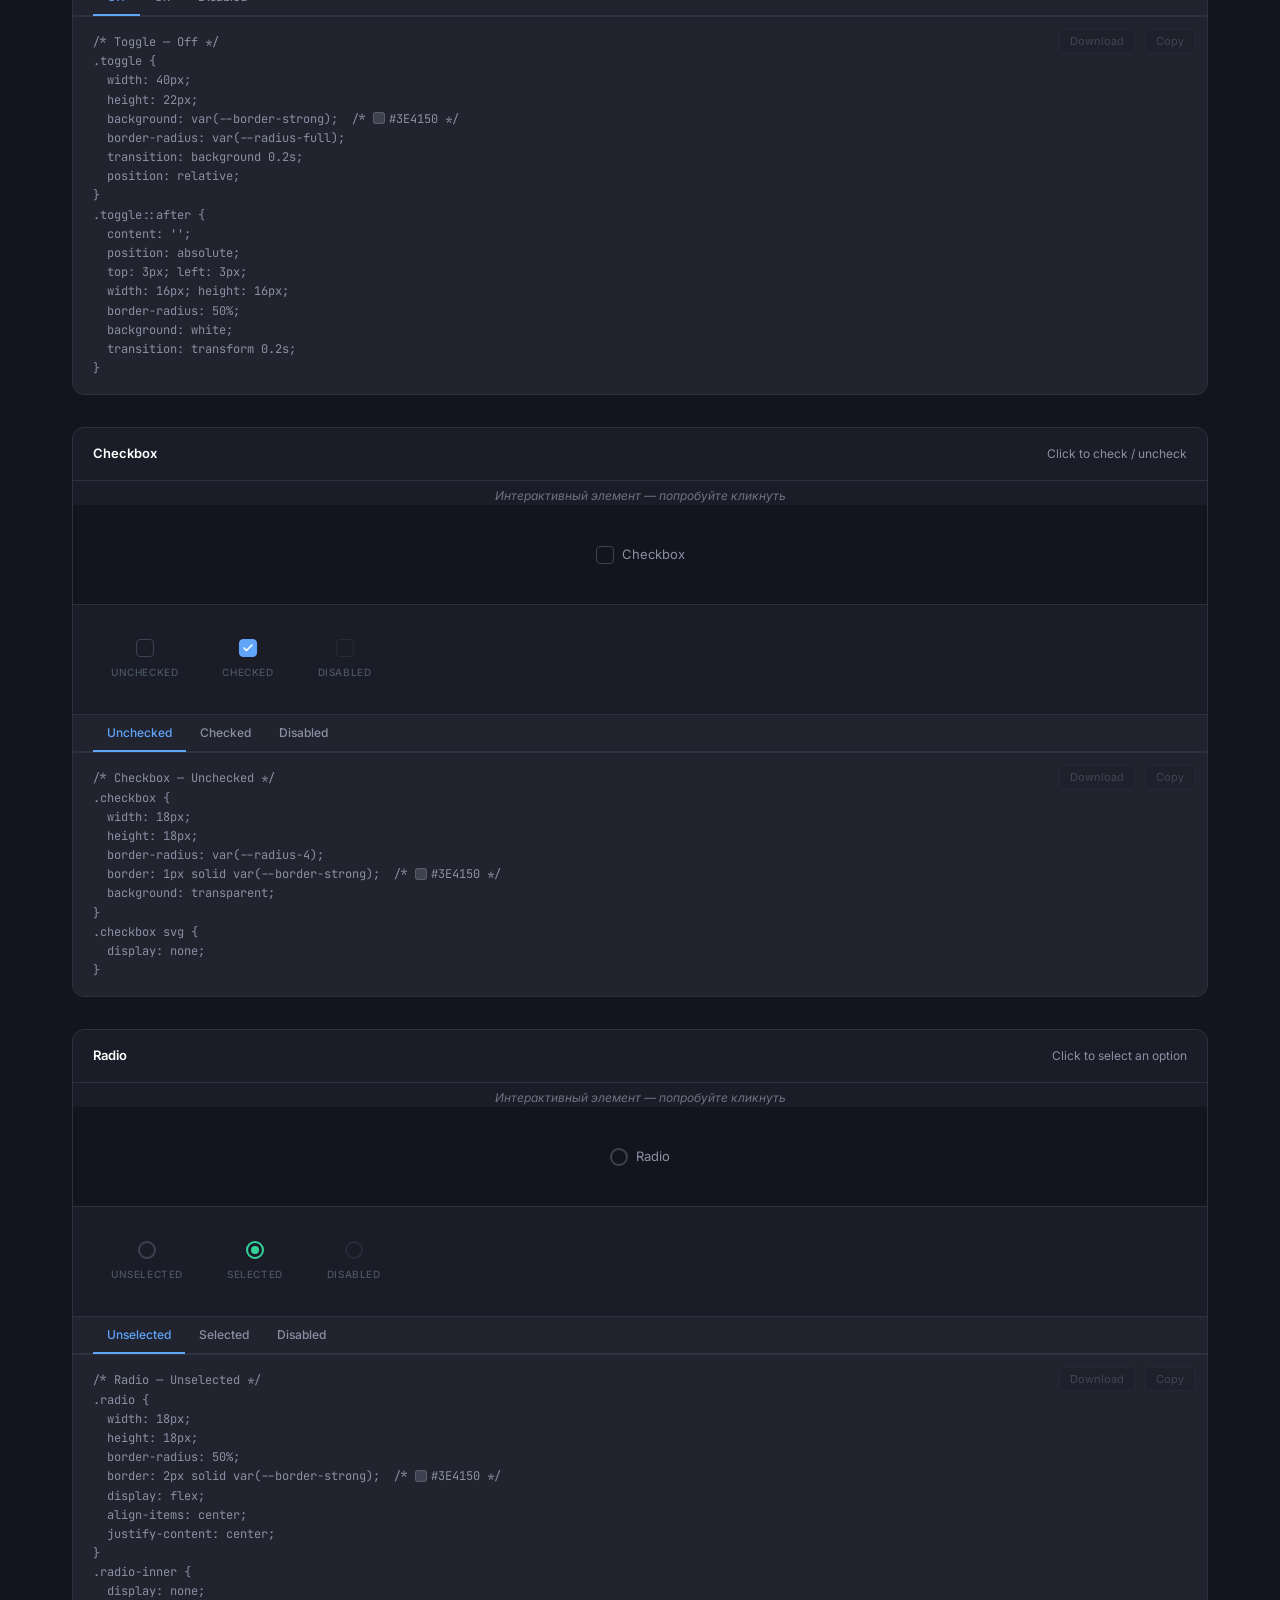
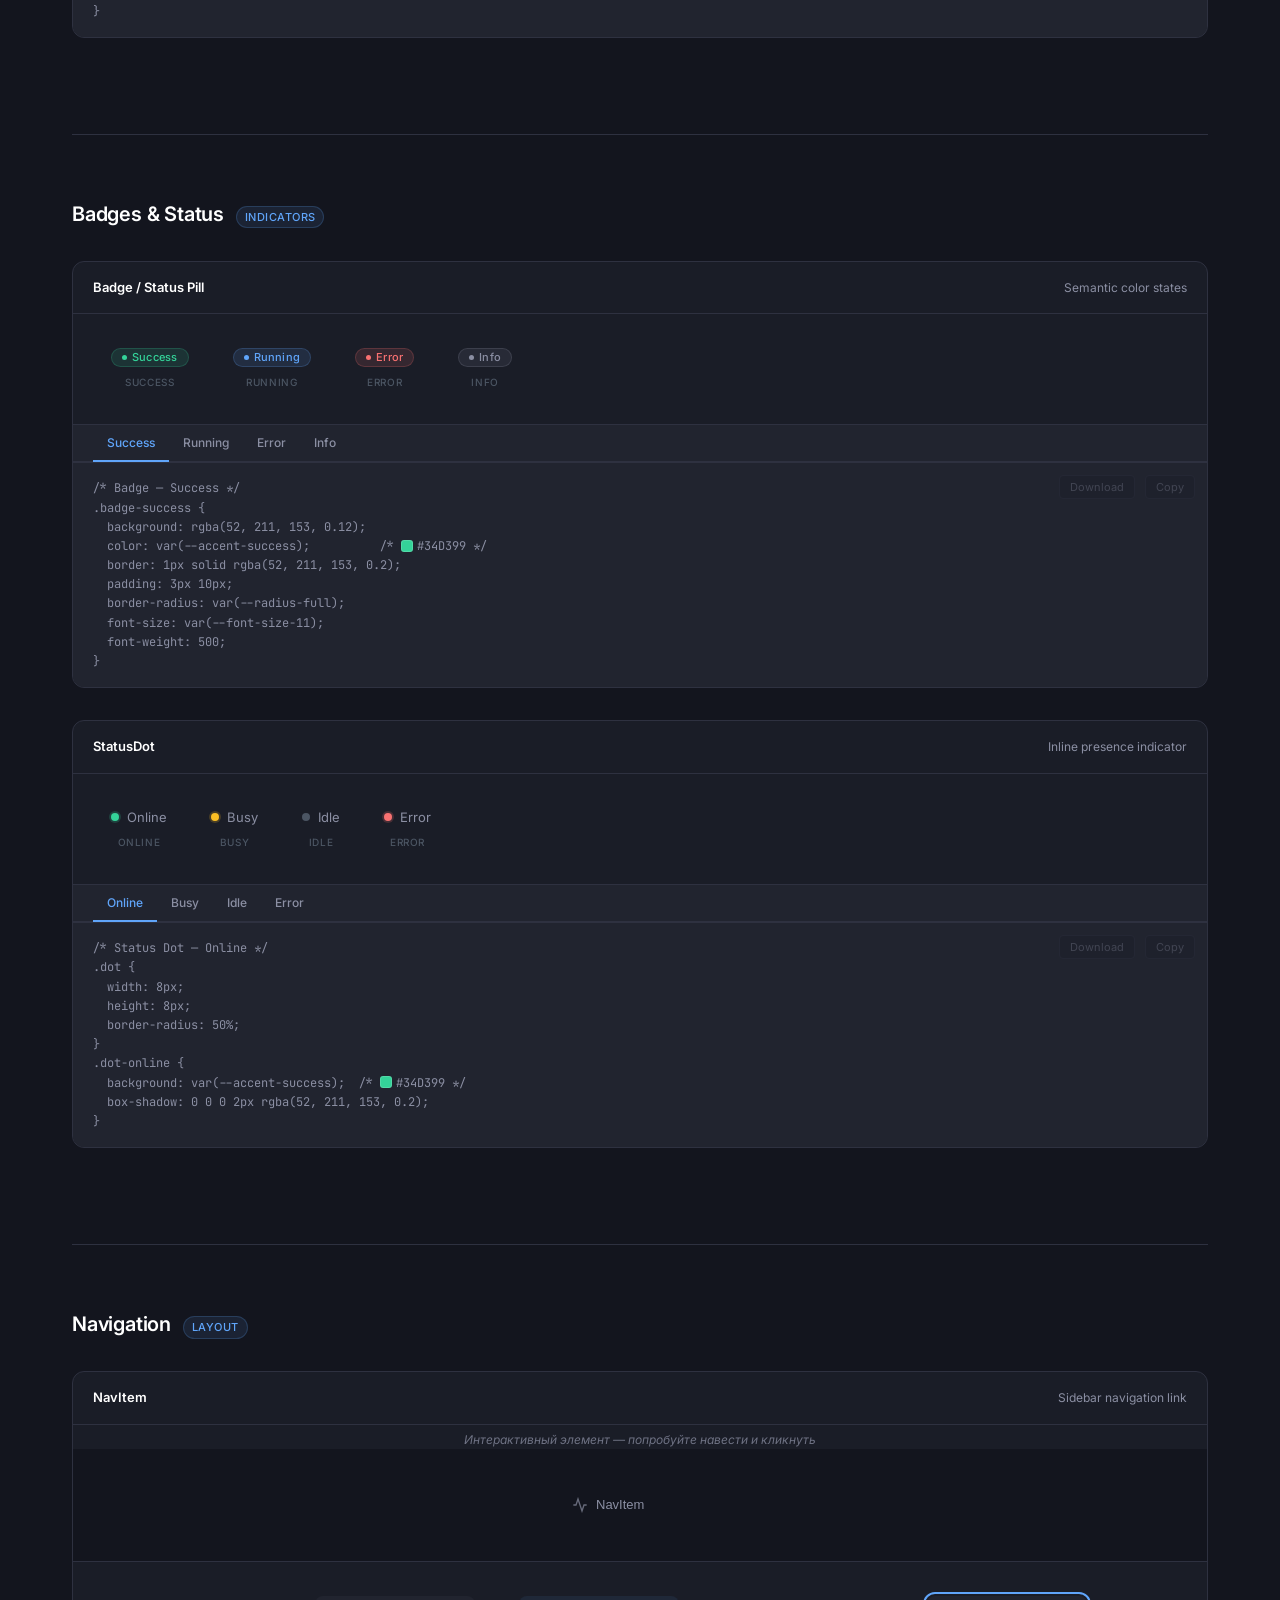
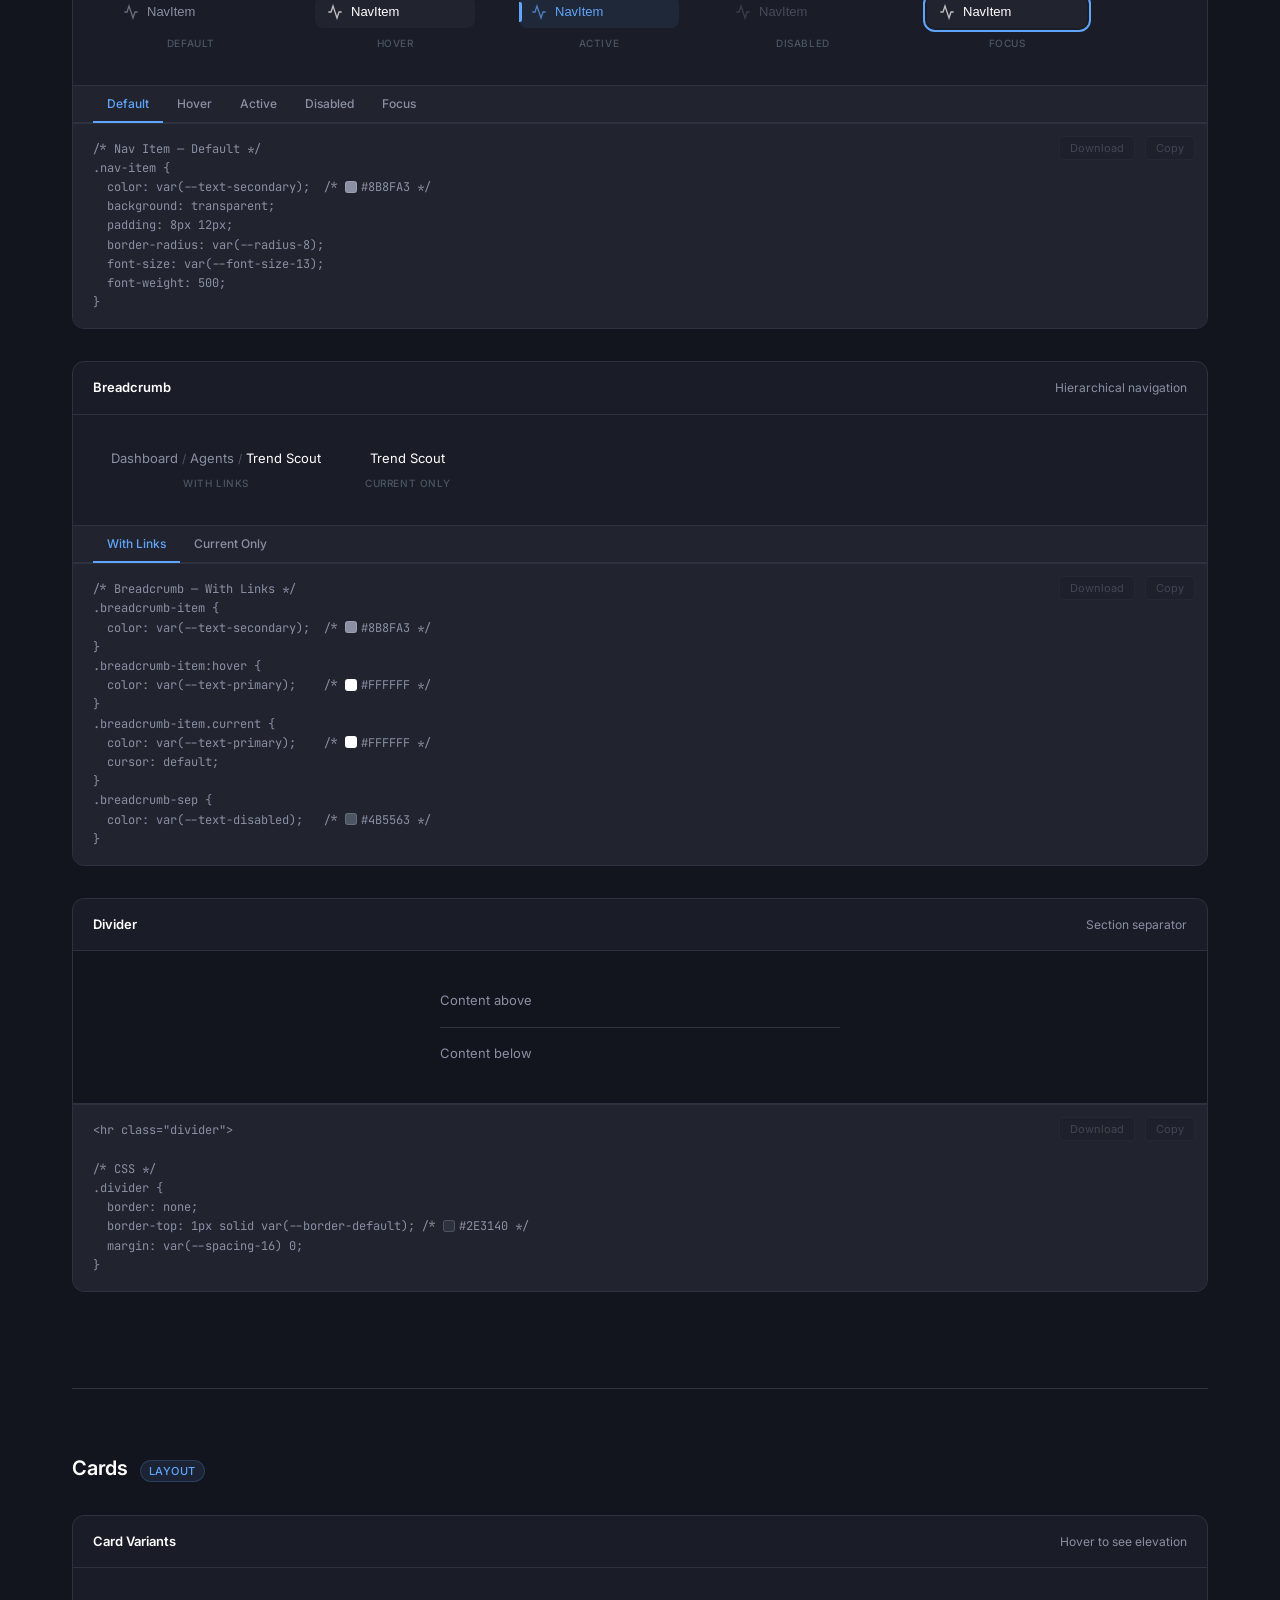
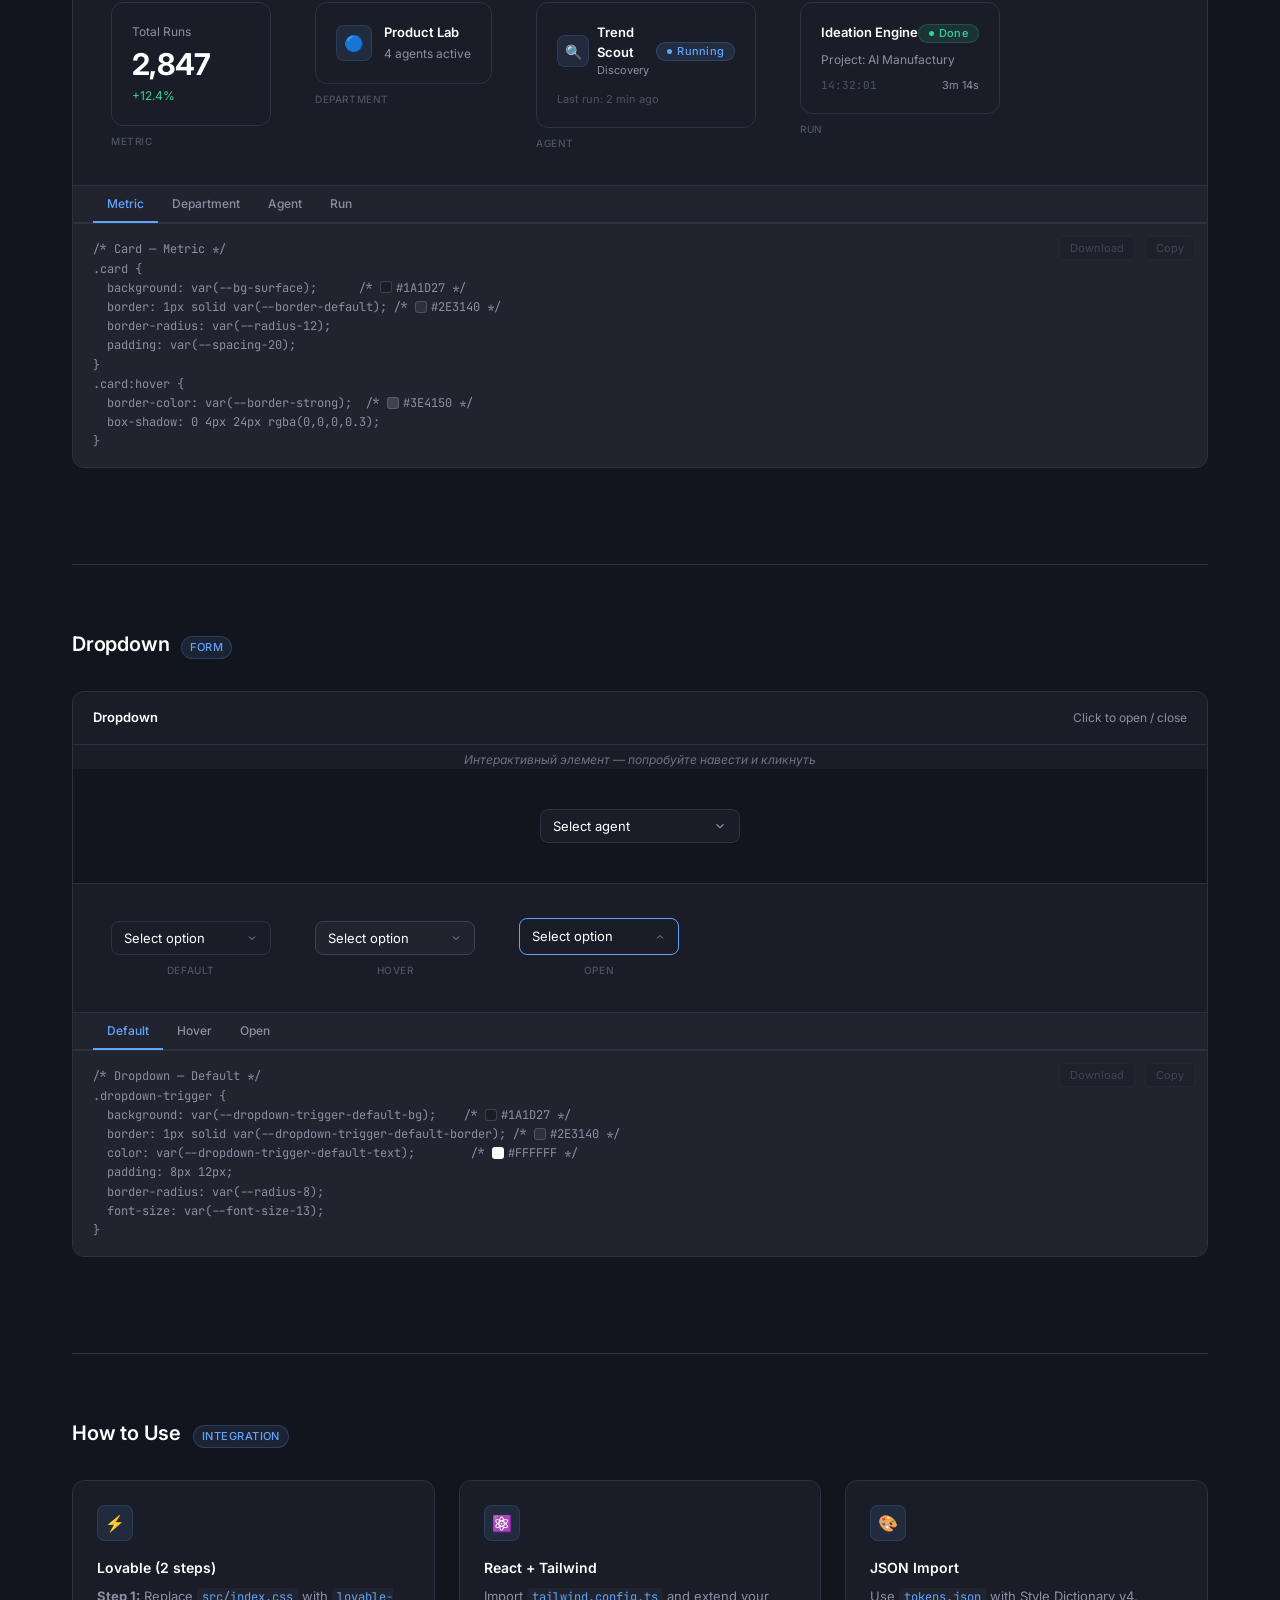
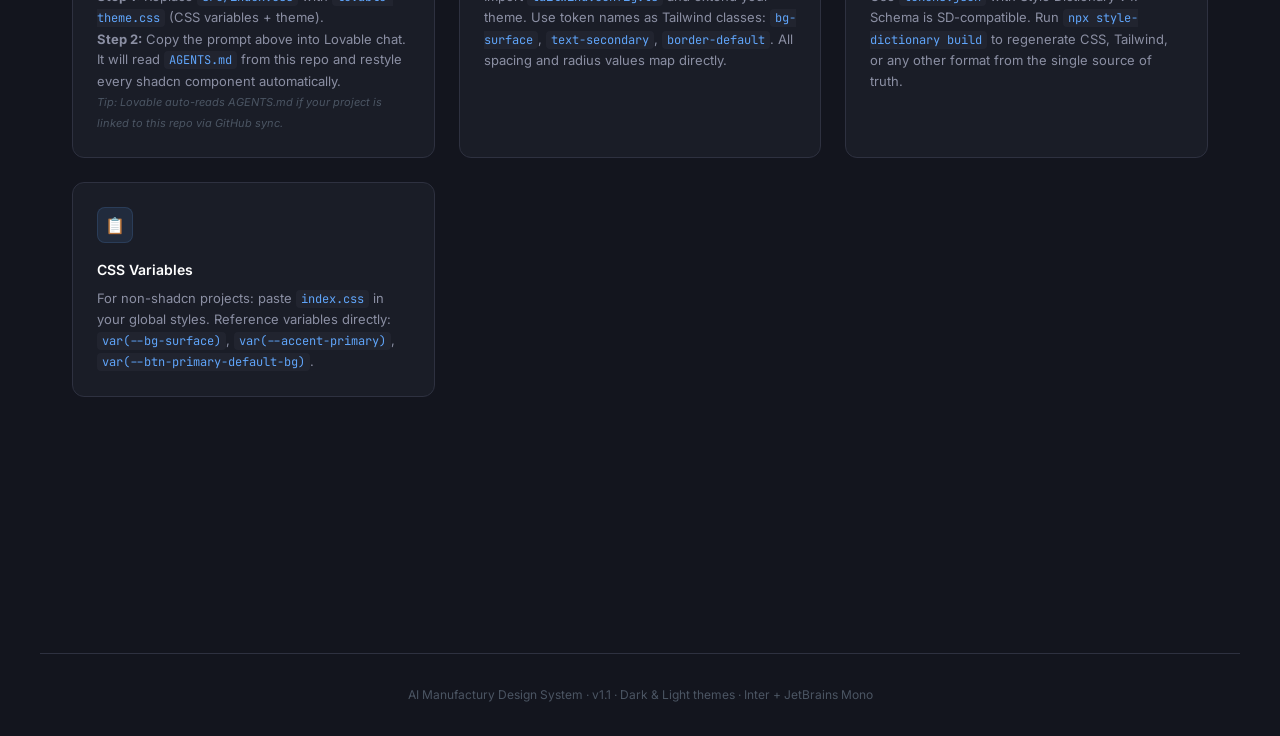
==== commit 1d4b4796: "Add 16 ready-made shadcn components + simple copy prompt components/ folder: button, input, textarea" ====
--- a/index.html
+++ b/index.html
@@ -3561,31 +3561,35 @@
       title: 'Prompt',
       desc: 'Paste in Lovable chat — one time, does everything.',
       type: 'prompt',
-      prompt: `Apply the ${DS_CONFIG.name} Design System from ${REPO_URL}
-
-STEP 1 — THEME: Replace ENTIRE src/index.css with ${RAW_URL}/lovable-theme.css
-
-STEP 2 — COMPONENTS: Update every file in src/components/ui/:
-
-BUTTON: default bg-[#60A5FA] text-[#13151E] hover:bg-[#3B82F6] active:bg-[#2563EB] active:text-white | secondary bg-[#1A1D27] text-[#60A5FA] border border-[#2E3140] hover:bg-[#21242F] | ghost bg-transparent text-[#8B8FA3] hover:bg-[#1A1D27] hover:text-white | outline bg-transparent text-white border border-[#2E3140] hover:bg-[#1A1D27] | destructive bg-[#F87171] hover:bg-[#EF4444] | All: rounded-lg font-medium text-sm disabled:opacity-100
-
-INPUT: bg-[#1A1D27] text-white border border-[#2E3140] rounded-lg placeholder:text-[#4B5563] hover:bg-[#21242F] hover:border-[#3E4150] focus:border-[#60A5FA] focus:ring-2 focus:ring-[#60A5FA]/15 disabled:bg-[#13151E] disabled:text-[#4B5563]
-TEXTAREA: same as input + min-h-[80px] resize-y
-SELECT: trigger bg-[#1A1D27] border-[#2E3140] hover:bg-[#21242F] open:border-[#60A5FA] | content bg-[#21242F] border-[#2E3140] | item hover bg-[#2E3140] selected text-[#60A5FA]
-SWITCH: rounded-full w-11 h-6 | unchecked bg-[#2E3140] | checked bg-[#34D399] GREEN | thumb rounded-full bg-white
-CHECKBOX: border-[#2E3140] rounded | checked bg-[#60A5FA] text-[#13151E]
-CARD: rounded-xl border-[#2E3140] shadow-sm hover:border-[#3E4150] p-6
-BADGE: rounded-sm text-[13px] px-2 py-0.5 | success bg-[#34D399]/15 text-[#34D399] | warning bg-[#FBBF24]/15 | destructive bg-[#F87171]/15
-TABLE: header text-[12px] uppercase tracking-wider text-[#8B8FA3] border-b border-[#2E3140] | row hover:bg-[#1A1D27]
-TABS: border-b border-[#2E3140] | inactive text-[#8B8FA3] hover:text-white | active text-[#60A5FA] border-b-2 border-[#60A5FA]
-DIALOG: overlay bg-black/60 backdrop-blur-sm | content bg-[#21242F] border-[#2E3140] rounded-xl
-DROPDOWN-MENU: bg-[#21242F] border-[#2E3140] | item focus:bg-[#2E3140]
-TOOLTIP: bg-[#21242F] text-xs border-[#2E3140] rounded px-2 py-1
-SEPARATOR: bg-[#2E3140]
-
-STEP 3 — SIDEBAR: bg-[#1A1D27] border-r border-[#2E3140] | nav text-[#8B8FA3] hover:text-white hover:bg-[#21242F] rounded-lg px-3 py-2 text-sm | active text-white bg-[#60A5FA]/10 | section header text-[11px] uppercase text-[#4B5563]
-
-STEP 4 — POLISH: transitions duration-150, cards hover:shadow-md, buttons active:scale-[0.98]`,
+      prompt: `Apply the ${DS_CONFIG.name} Design System to this project.
+
+1. Replace the ENTIRE content of src/index.css with the file from:
+${RAW_URL}/lovable-theme.css
+
+2. Replace each component file in src/components/ui/ with the matching file from:
+${RAW_URL}/components/
+
+Replace these files:
+- src/components/ui/button.tsx → ${RAW_URL}/components/button.tsx
+- src/components/ui/input.tsx → ${RAW_URL}/components/input.tsx
+- src/components/ui/textarea.tsx → ${RAW_URL}/components/textarea.tsx
+- src/components/ui/switch.tsx → ${RAW_URL}/components/switch.tsx
+- src/components/ui/checkbox.tsx → ${RAW_URL}/components/checkbox.tsx
+- src/components/ui/card.tsx → ${RAW_URL}/components/card.tsx
+- src/components/ui/badge.tsx → ${RAW_URL}/components/badge.tsx
+- src/components/ui/select.tsx → ${RAW_URL}/components/select.tsx
+- src/components/ui/tabs.tsx → ${RAW_URL}/components/tabs.tsx
+- src/components/ui/table.tsx → ${RAW_URL}/components/table.tsx
+- src/components/ui/dialog.tsx → ${RAW_URL}/components/dialog.tsx
+- src/components/ui/dropdown-menu.tsx → ${RAW_URL}/components/dropdown-menu.tsx
+- src/components/ui/tooltip.tsx → ${RAW_URL}/components/tooltip.tsx
+- src/components/ui/separator.tsx → ${RAW_URL}/components/separator.tsx
+- src/components/ui/label.tsx → ${RAW_URL}/components/label.tsx
+- src/components/ui/popover.tsx → ${RAW_URL}/components/popover.tsx
+
+Download each file from the URL and replace the corresponding file in the project. Do not modify the files, use them exactly as-is.
+
+3. Update sidebar (if exists): bg-[#1A1D27] border-r border-[#2E3140], nav items text-[#8B8FA3] hover:text-white hover:bg-[#21242F] rounded-lg, active item text-white bg-[#60A5FA]/10.`,
     },
   ],
 
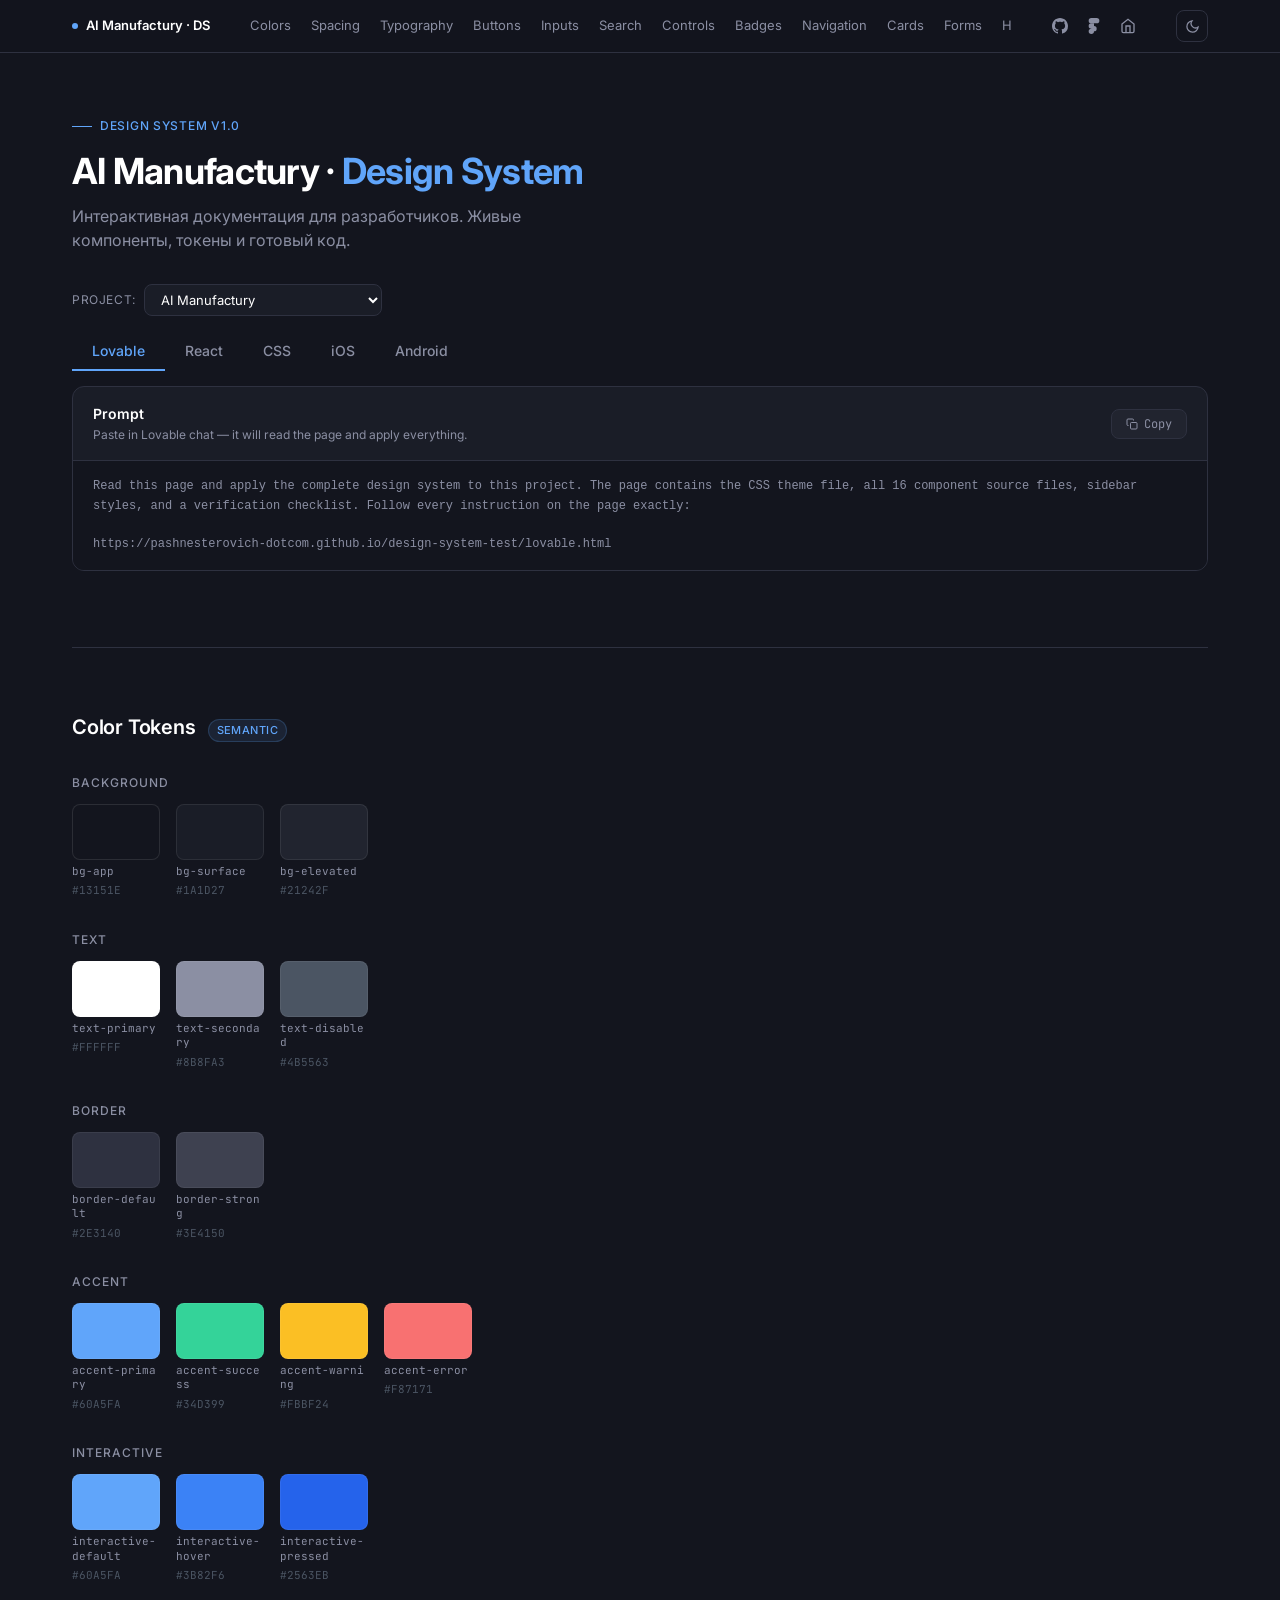
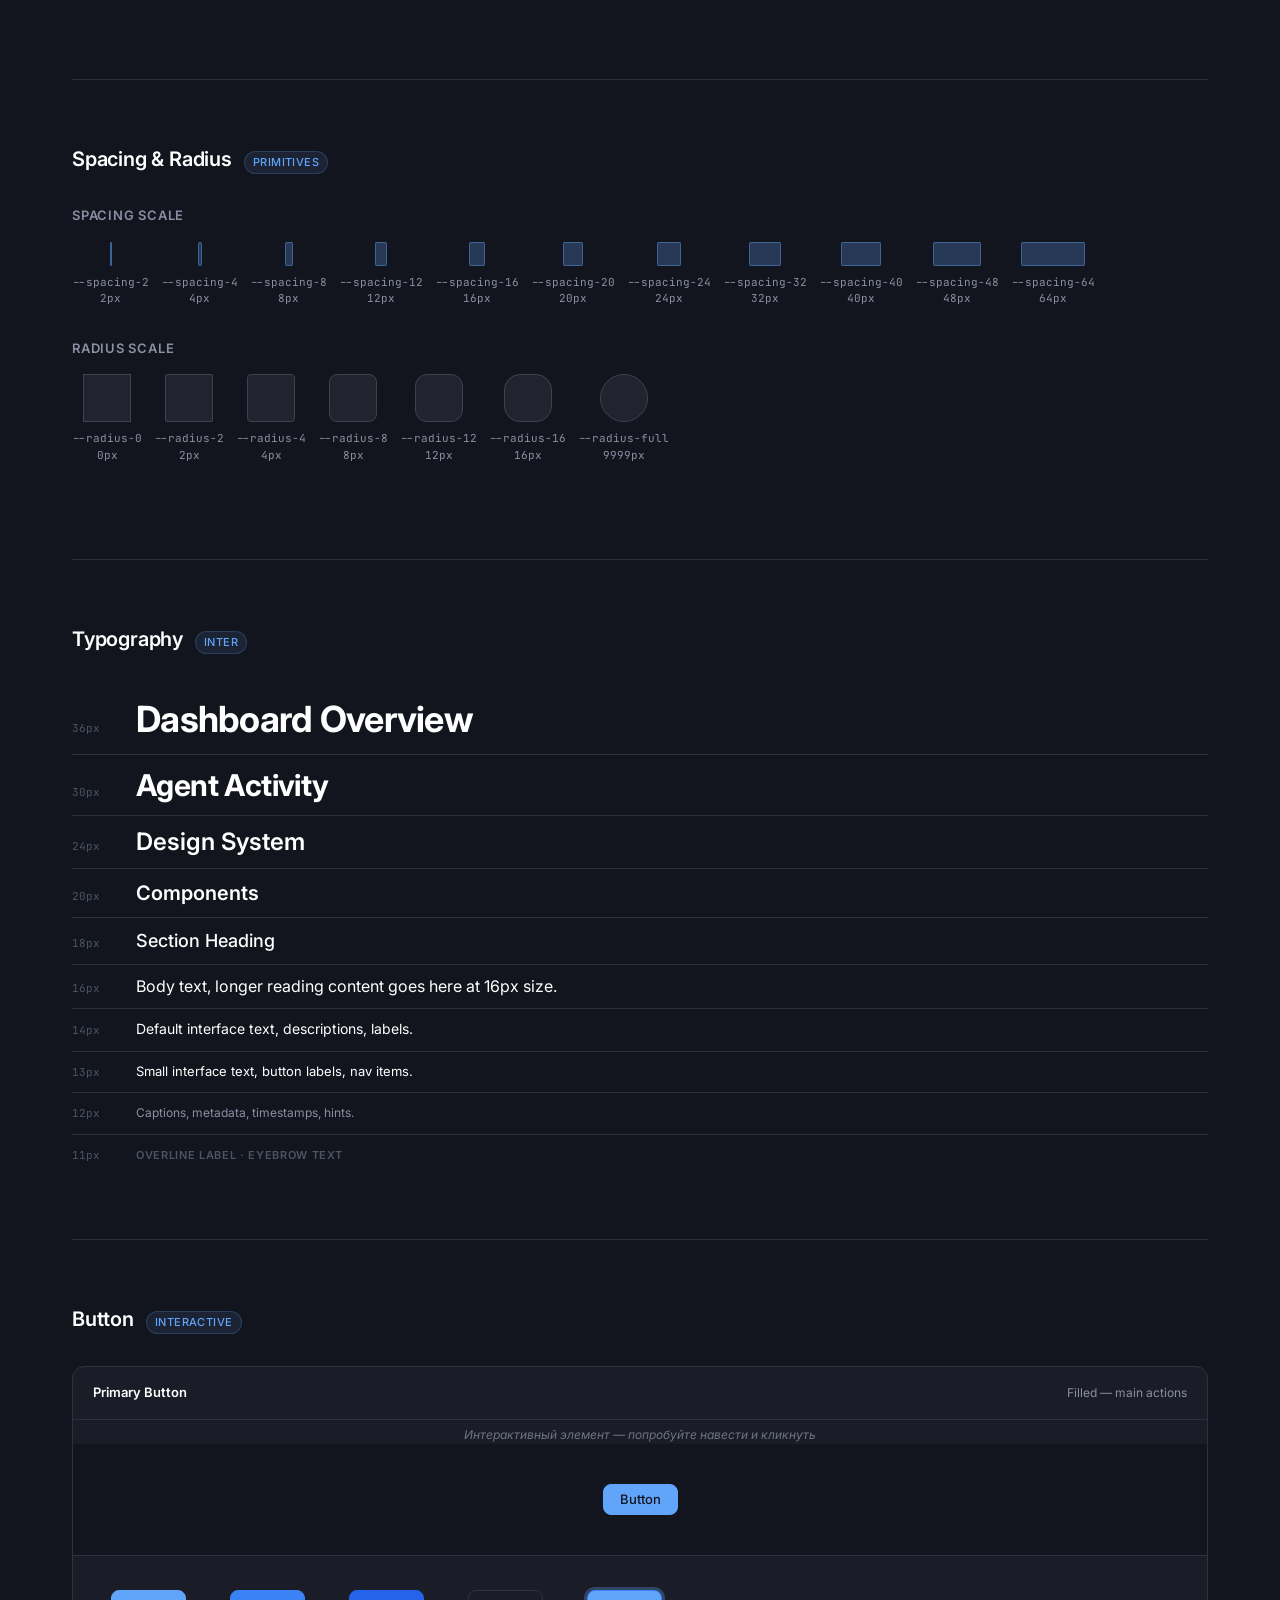
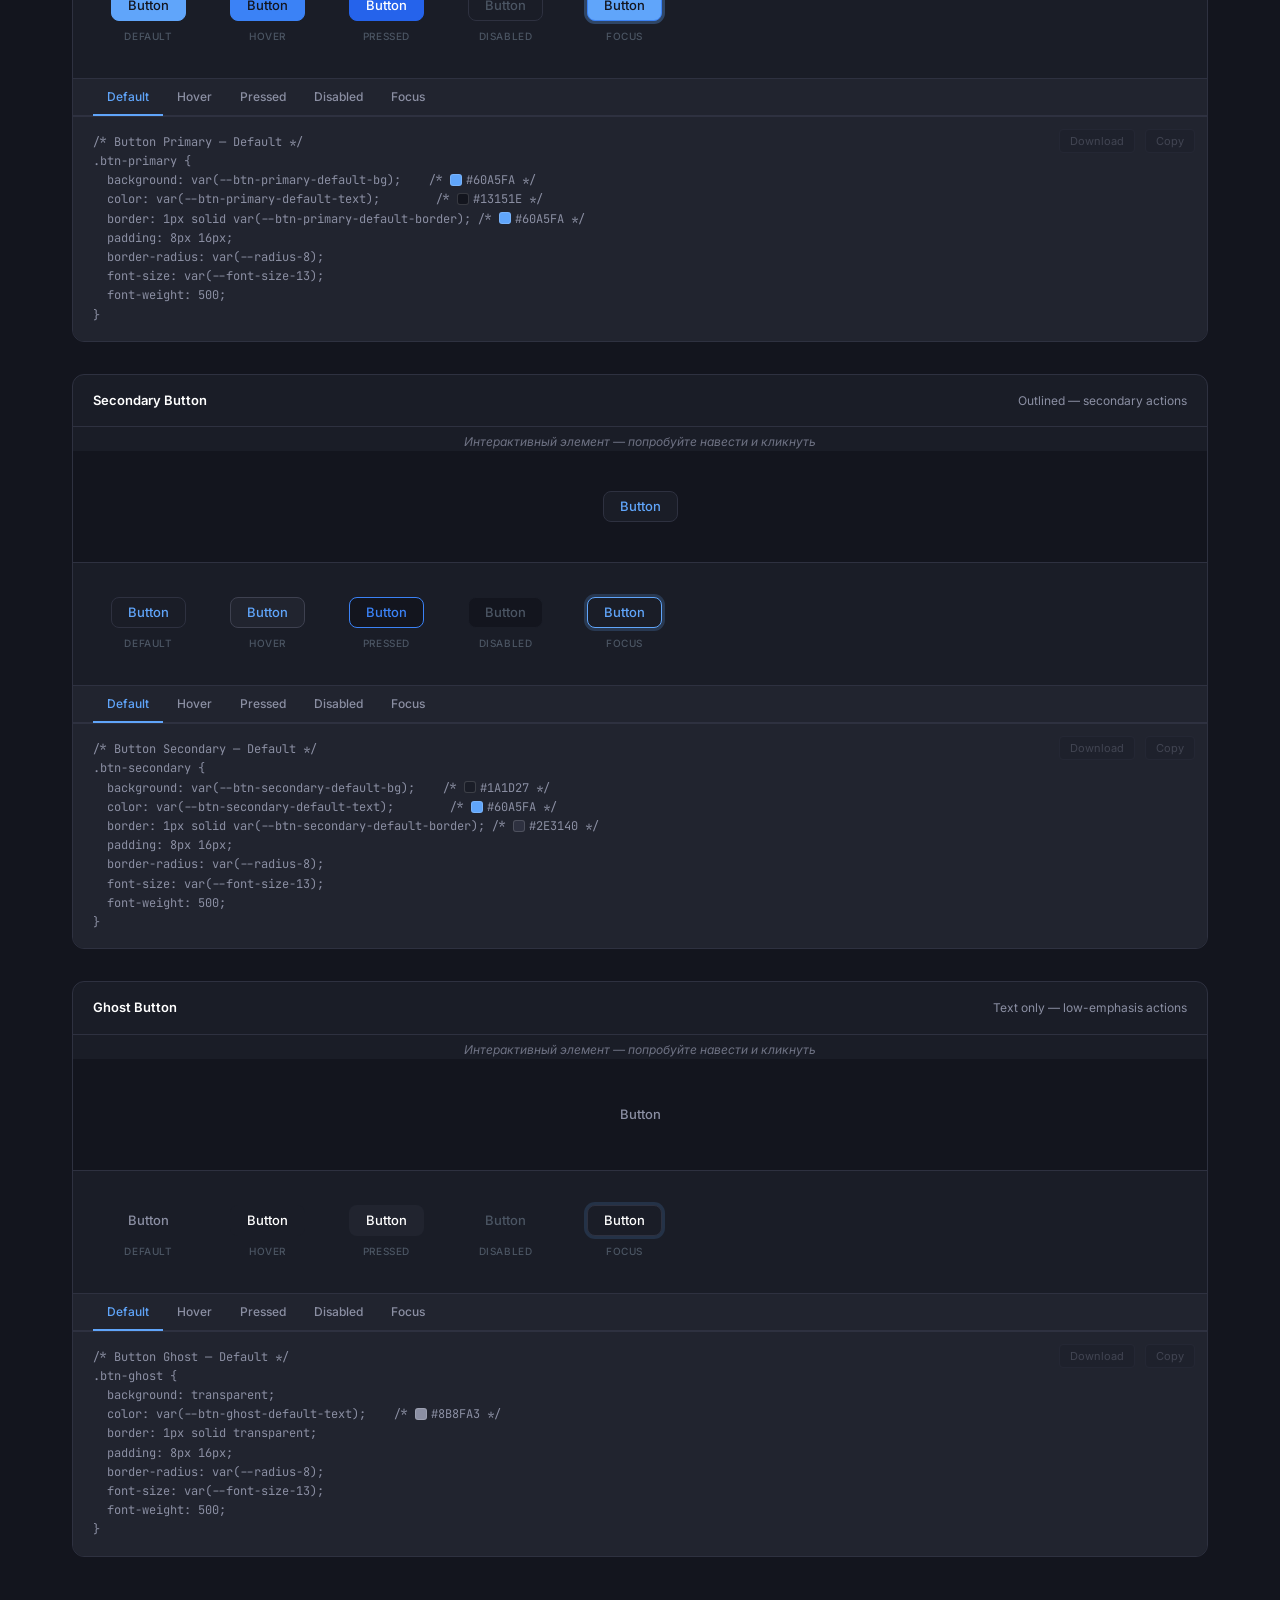
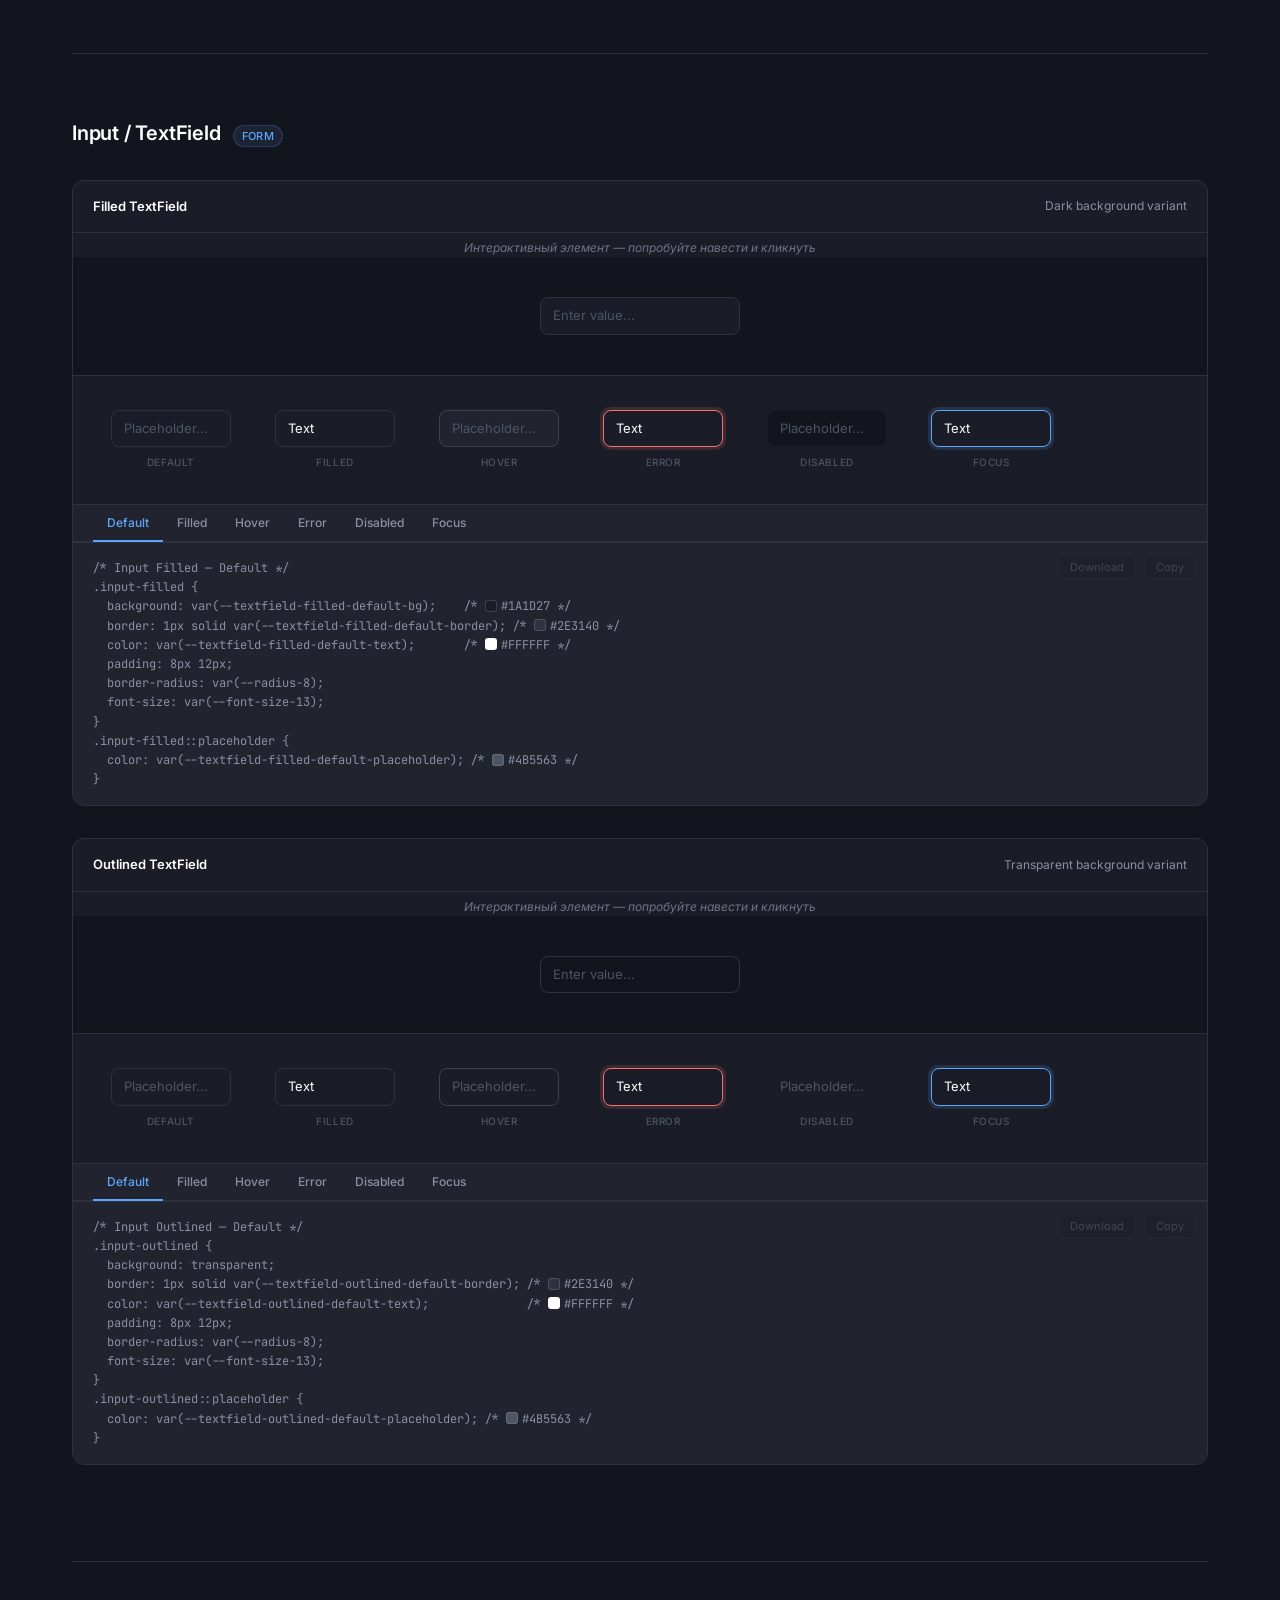
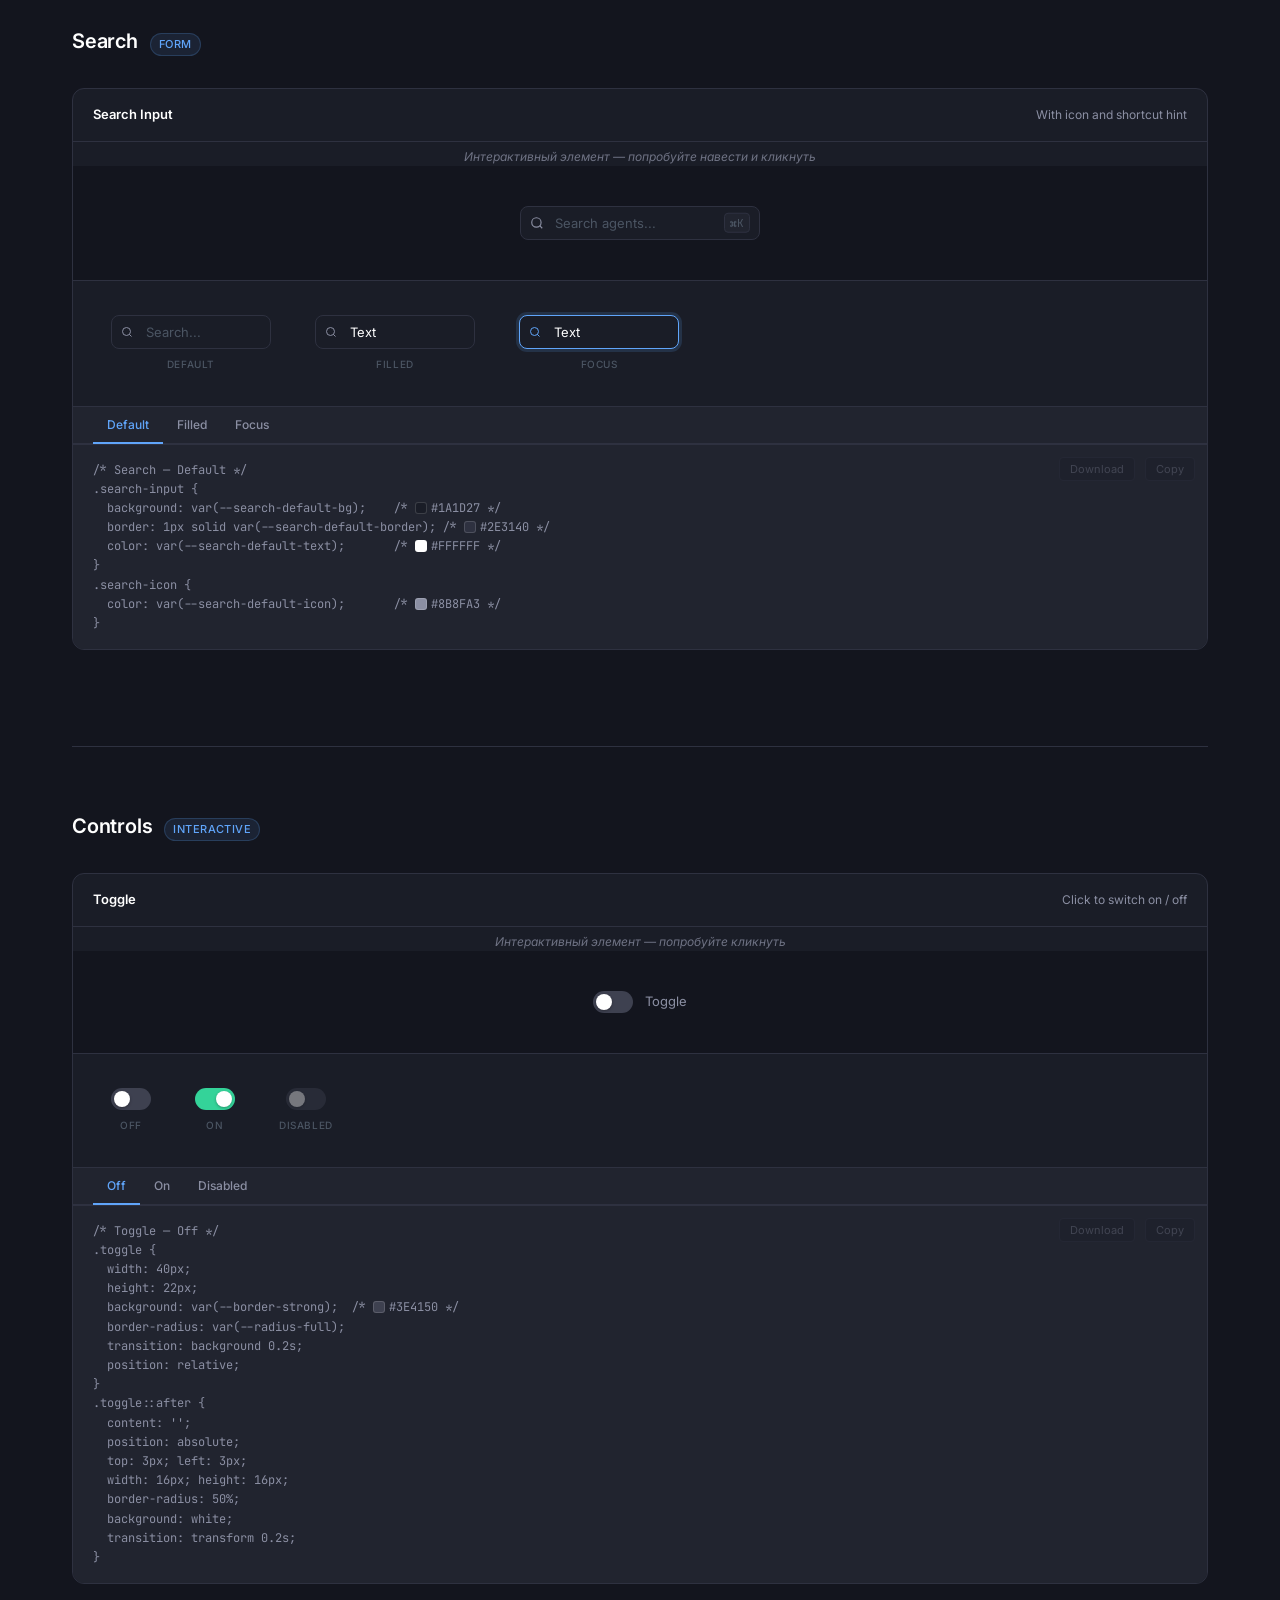
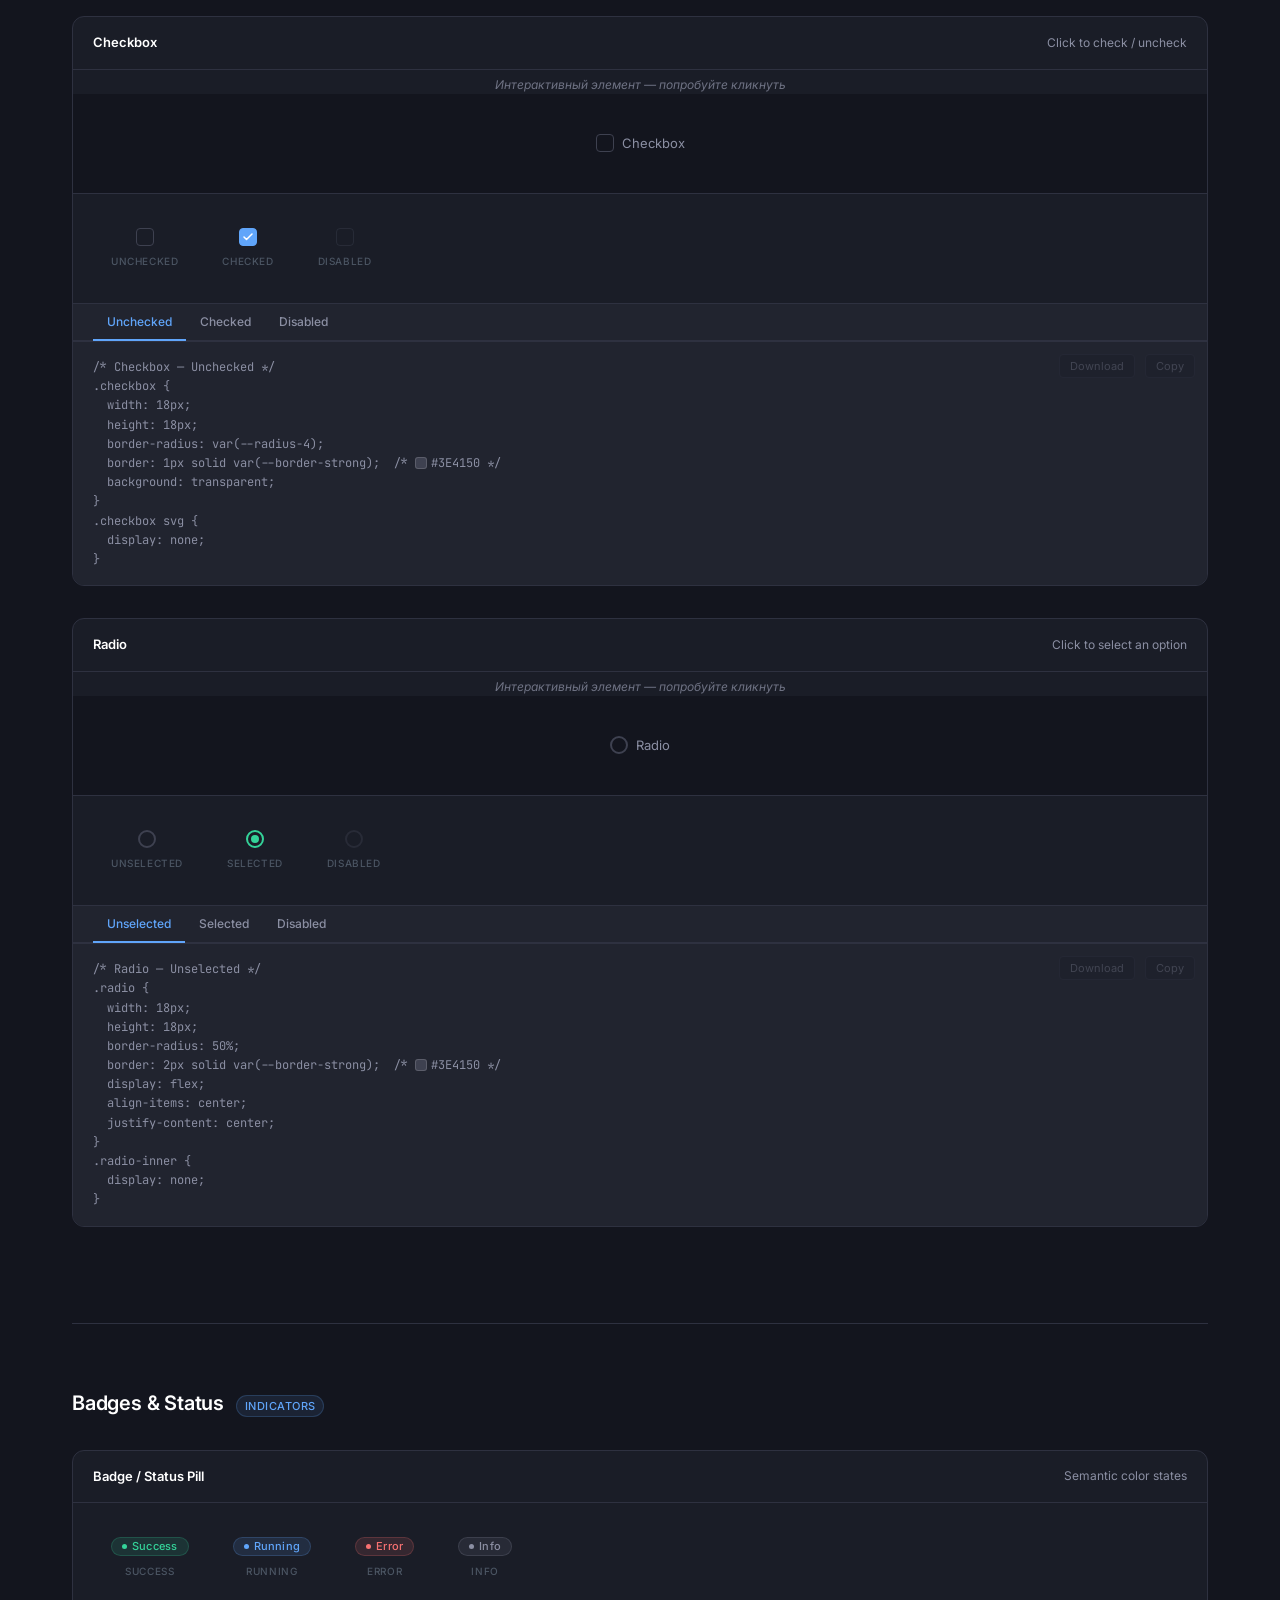
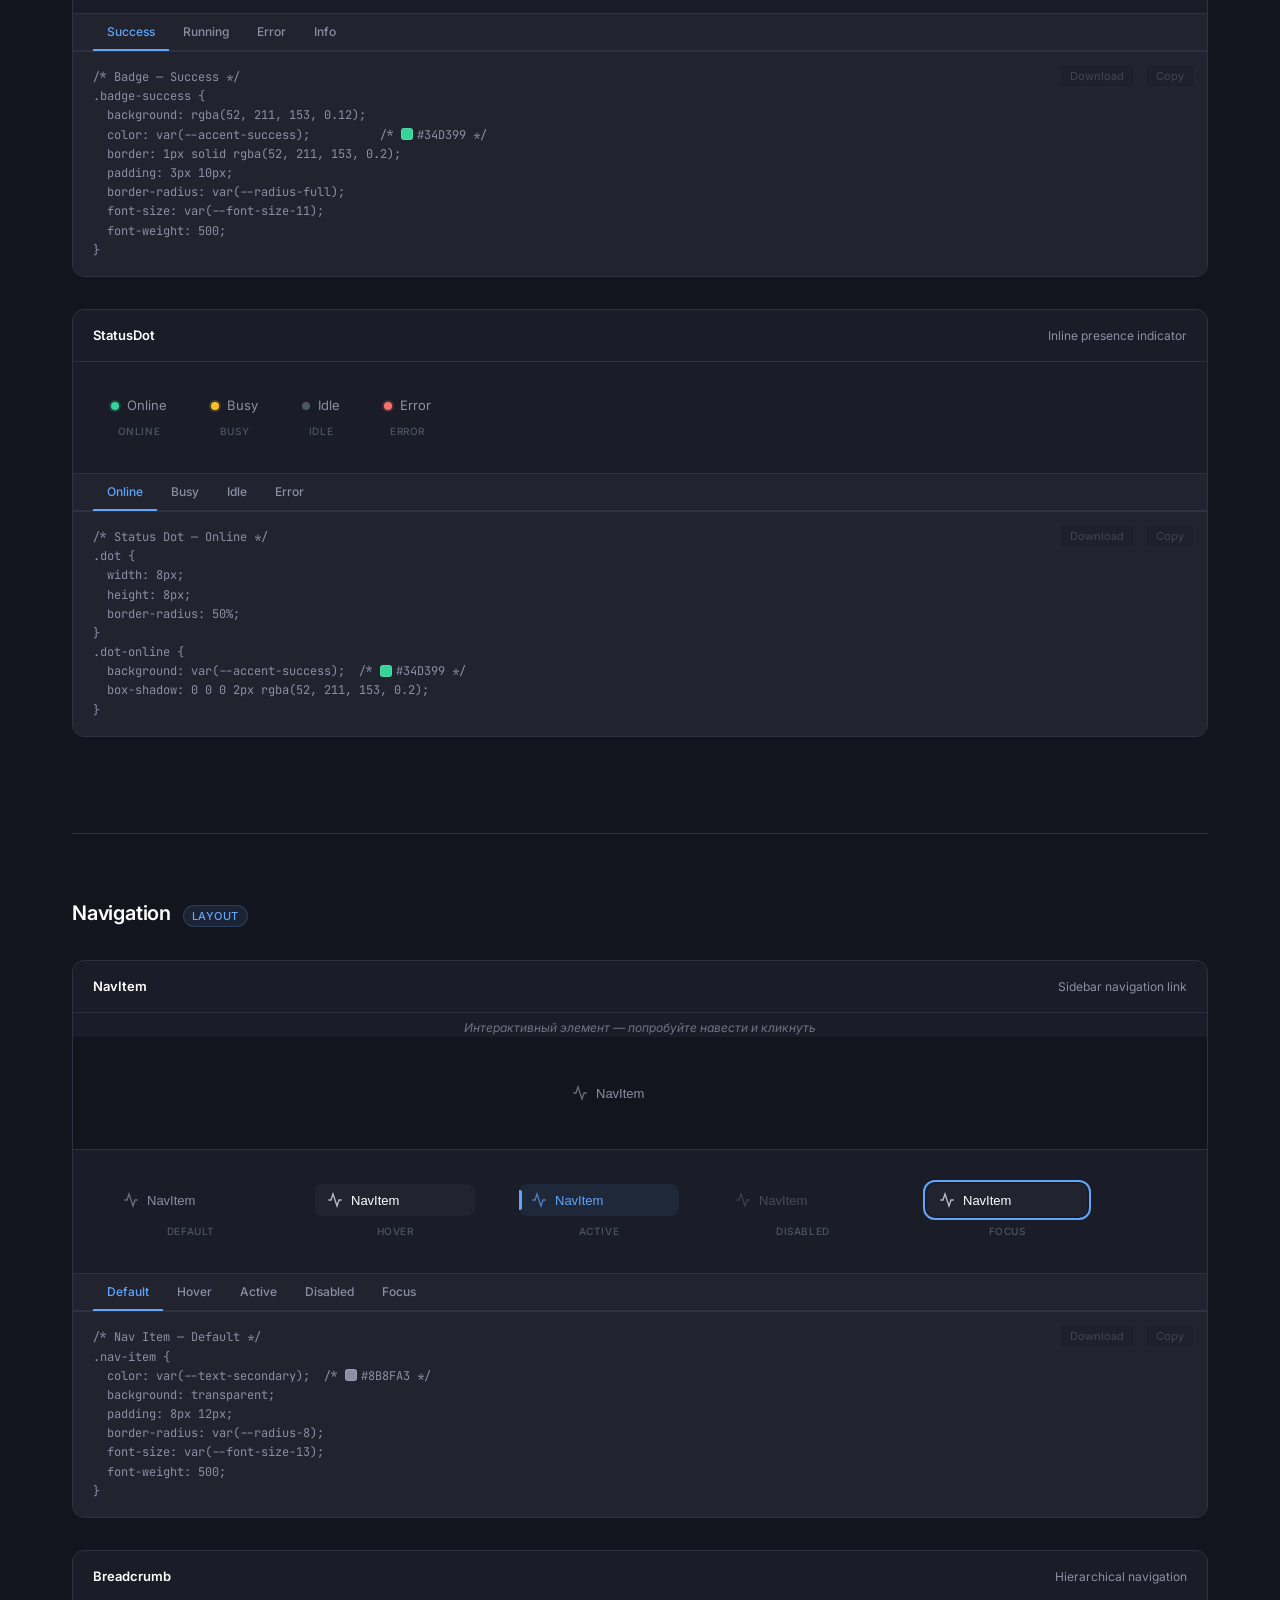
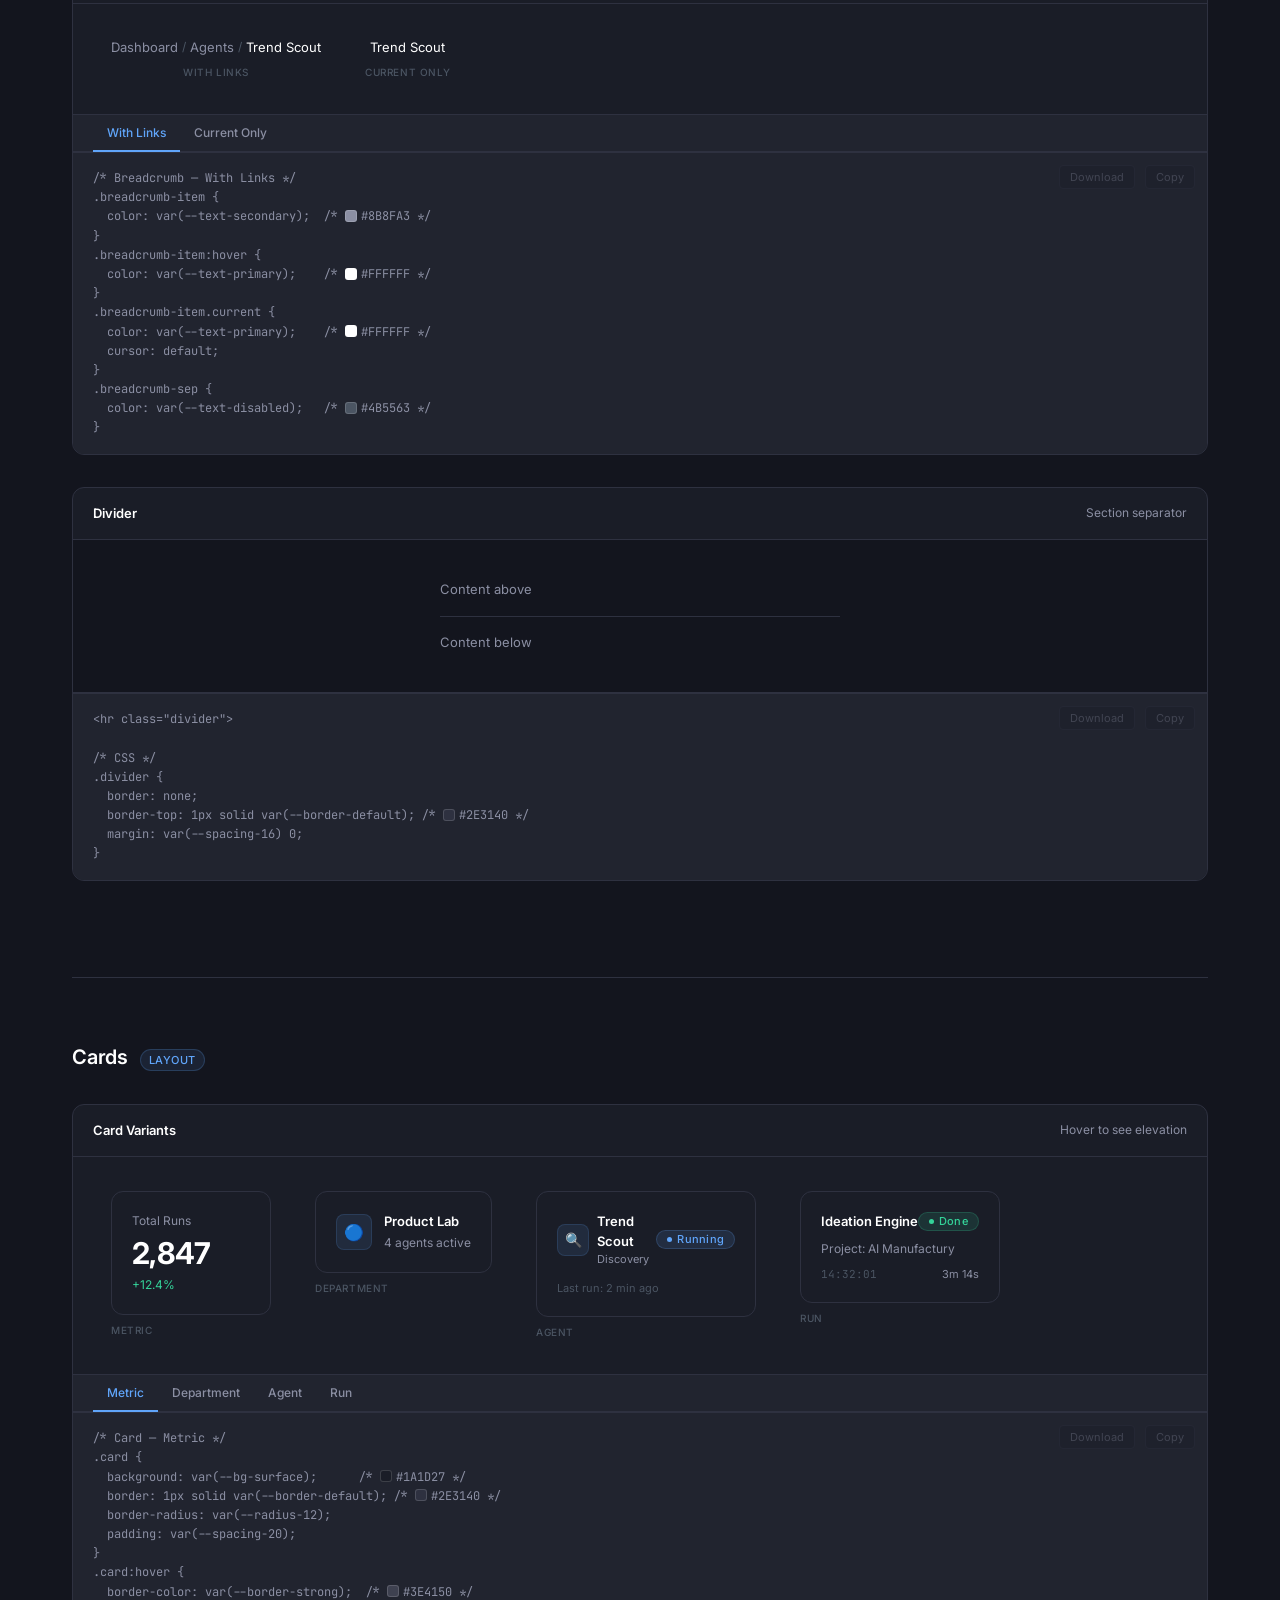
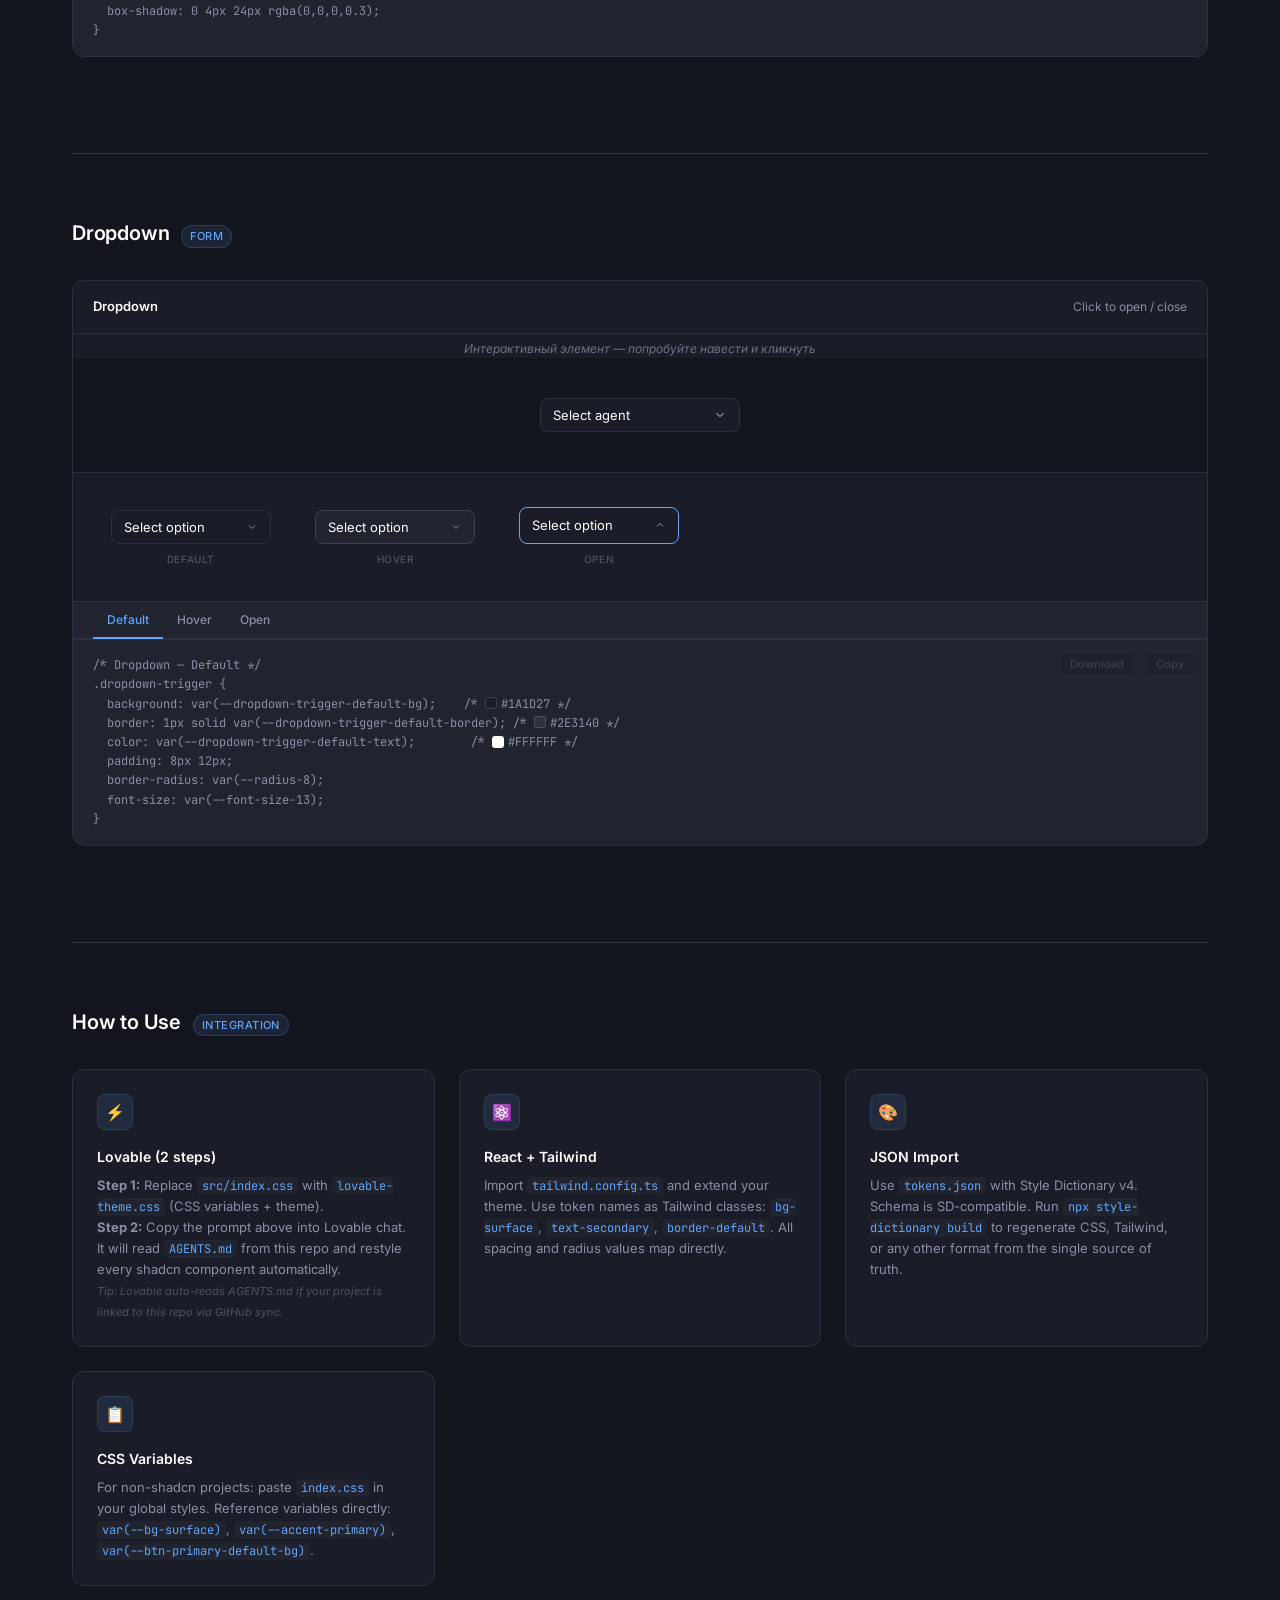
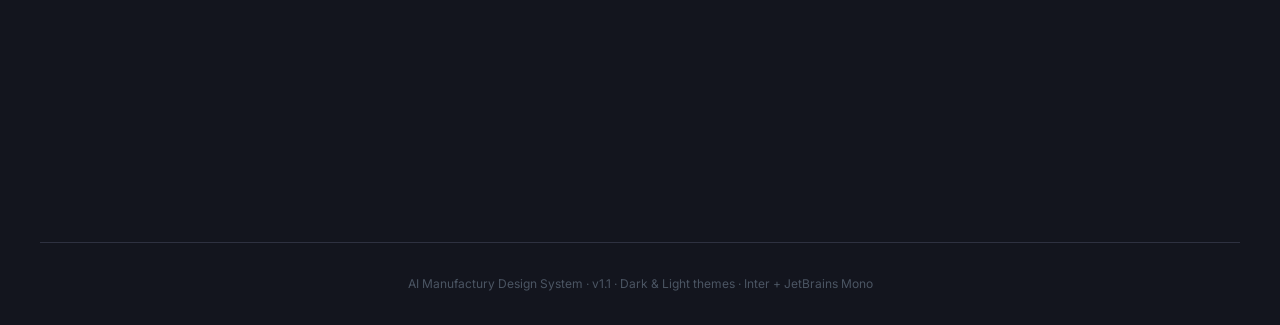
==== commit 5194b0a1: "Add lovable.html: self-contained page with ALL code inline lovable.html (2072 lines) contains everyt" ====
--- a/index.html
+++ b/index.html
@@ -2114,6 +2114,15 @@
     <!-- Integration Steps -->
     <div style="margin-top: var(--spacing-32);">
 
+      <!-- Project Selector -->
+      <div style="display: flex; align-items: center; gap: 8px; margin-bottom: var(--spacing-16);">
+        <span style="font-size: var(--font-size-12); color: var(--text-secondary); text-transform: uppercase; letter-spacing: 0.05em;">Project:</span>
+        <select id="projectSelector" onchange="switchProject(this.value)" style="background: var(--bg-surface); border: 1px solid var(--border-default); border-radius: var(--radius-8); color: var(--text-primary); font-size: var(--font-size-13); font-family: inherit; padding: 6px 12px; cursor: pointer;">
+          <option value="aim">AI Manufactury</option>
+          <option value="carwash">CarWash Admin (AutoPlovykla)</option>
+        </select>
+      </div>
+
       <!-- Platform Tabs -->
       <div class="platform-tabs" style="border-bottom: none; margin-bottom: var(--spacing-16);">
         <button class="platform-tab active" data-platform="lovable" onclick="switchPlatform('lovable')">Lovable</button>
@@ -3517,13 +3526,33 @@
 /* ============================================================
    PROJECT CONFIG — change these when cloning template
    ============================================================ */
-const DS_CONFIG = {
-  name: 'AI Manufactury',
-  repo: 'pashnesterovich-dotcom/design-system-test',
-  font: 'Inter',
+const PROJECTS = {
+  aim: {
+    name: 'AI Manufactury',
+    repo: 'pashnesterovich-dotcom/design-system-test',
+    font: 'Inter',
+    path: '',  // root
+  },
+  carwash: {
+    name: 'AutoPlovykla',
+    repo: 'pashnesterovich-dotcom/design-system-test',
+    font: 'DM Sans',
+    path: 'carwash/',
+  },
 };
-const REPO_URL = `https://github.com/${DS_CONFIG.repo}`;
-const RAW_URL  = `https://raw.githubusercontent.com/${DS_CONFIG.repo}/main`;
+
+let currentProject = 'aim';
+let DS_CONFIG = PROJECTS.aim;
+let REPO_URL = `https://github.com/${DS_CONFIG.repo}`;
+let RAW_URL  = `https://raw.githubusercontent.com/${DS_CONFIG.repo}/main`;
+let COMP_URL = RAW_URL;
+
+function updateURLs() {
+  DS_CONFIG = PROJECTS[currentProject];
+  REPO_URL = `https://github.com/${DS_CONFIG.repo}`;
+  RAW_URL  = `https://raw.githubusercontent.com/${DS_CONFIG.repo}/main`;
+  COMP_URL = RAW_URL + (DS_CONFIG.path ? '/' + DS_CONFIG.path : '');
+}
 
 const downloadIcon = '<svg width="14" height="14" fill="none" stroke="currentColor" stroke-width="2" viewBox="0 0 24 24"><path d="M21 15v4a2 2 0 0 1-2 2H5a2 2 0 0 1-2-2v-4"/><polyline points="7 10 12 15 17 10"/><line x1="12" y1="15" x2="12" y2="3"/></svg>';
 const copyIcon = '<svg width="12" height="12" fill="none" stroke="currentColor" stroke-width="2" viewBox="0 0 24 24"><rect x="9" y="9" width="13" height="13" rx="2"/><path d="M5 15H4a2 2 0 0 1-2-2V4a2 2 0 0 1 2-2h9a2 2 0 0 1 2 2v1"/></svg>';
@@ -3536,60 +3565,12 @@
 
   lovable: [
     {
-      title: 'Knowledge',
-      desc: 'Settings → Project Knowledge → paste. Applies to every generation automatically.',
+      title: 'Prompt',
+      desc: 'Paste in Lovable chat — it will read the page and apply everything.',
       type: 'prompt',
-      prompt: `## Design System: ${DS_CONFIG.name}
-Source: ${REPO_URL}
-
-### Tokens
-- Primary: #60A5FA, hover #3B82F6, pressed #2563EB
-- Success: #34D399, Warning: #FBBF24, Error: #F87171
-- Bg: #13151E (app), #1A1D27 (surface), #21242F (elevated)
-- Text: #FFFFFF, #8B8FA3, #4B5563. Border: #2E3140, #3E4150
-- Font: ${DS_CONFIG.font} 400-700. Radius: 8px default.
-
-### Rules
-- Exact hover colors, NO /90 /80 opacity modifiers
-- Switch = rounded-full pill, checked GREEN #34D399
-- Badge = rounded-sm (2px). Card = rounded-xl (12px)
-- Table header: 12px uppercase text-[#8B8FA3]
-- Sidebar active: text-white bg-[#60A5FA]/10
-- disabled:opacity-100, use token colors not fade`,
-    },
-    {
-      title: 'Prompt',
-      desc: 'Paste in Lovable chat — one time, does everything.',
-      type: 'prompt',
-      prompt: `Apply the ${DS_CONFIG.name} Design System to this project.
-
-1. Replace the ENTIRE content of src/index.css with the file from:
-${RAW_URL}/lovable-theme.css
-
-2. Replace each component file in src/components/ui/ with the matching file from:
-${RAW_URL}/components/
-
-Replace these files:
-- src/components/ui/button.tsx → ${RAW_URL}/components/button.tsx
-- src/components/ui/input.tsx → ${RAW_URL}/components/input.tsx
-- src/components/ui/textarea.tsx → ${RAW_URL}/components/textarea.tsx
-- src/components/ui/switch.tsx → ${RAW_URL}/components/switch.tsx
-- src/components/ui/checkbox.tsx → ${RAW_URL}/components/checkbox.tsx
-- src/components/ui/card.tsx → ${RAW_URL}/components/card.tsx
-- src/components/ui/badge.tsx → ${RAW_URL}/components/badge.tsx
-- src/components/ui/select.tsx → ${RAW_URL}/components/select.tsx
-- src/components/ui/tabs.tsx → ${RAW_URL}/components/tabs.tsx
-- src/components/ui/table.tsx → ${RAW_URL}/components/table.tsx
-- src/components/ui/dialog.tsx → ${RAW_URL}/components/dialog.tsx
-- src/components/ui/dropdown-menu.tsx → ${RAW_URL}/components/dropdown-menu.tsx
-- src/components/ui/tooltip.tsx → ${RAW_URL}/components/tooltip.tsx
-- src/components/ui/separator.tsx → ${RAW_URL}/components/separator.tsx
-- src/components/ui/label.tsx → ${RAW_URL}/components/label.tsx
-- src/components/ui/popover.tsx → ${RAW_URL}/components/popover.tsx
-
-Download each file from the URL and replace the corresponding file in the project. Do not modify the files, use them exactly as-is.
-
-3. Update sidebar (if exists): bg-[#1A1D27] border-r border-[#2E3140], nav items text-[#8B8FA3] hover:text-white hover:bg-[#21242F] rounded-lg, active item text-white bg-[#60A5FA]/10.`,
+      prompt: `Read this page and apply the complete design system to this project. The page contains the CSS theme file, all 16 component source files, sidebar styles, and a verification checklist. Follow every instruction on the page exactly:
+
+https://pashnesterovich-dotcom.github.io/design-system-test/lovable.html`,
     },
   ],
 
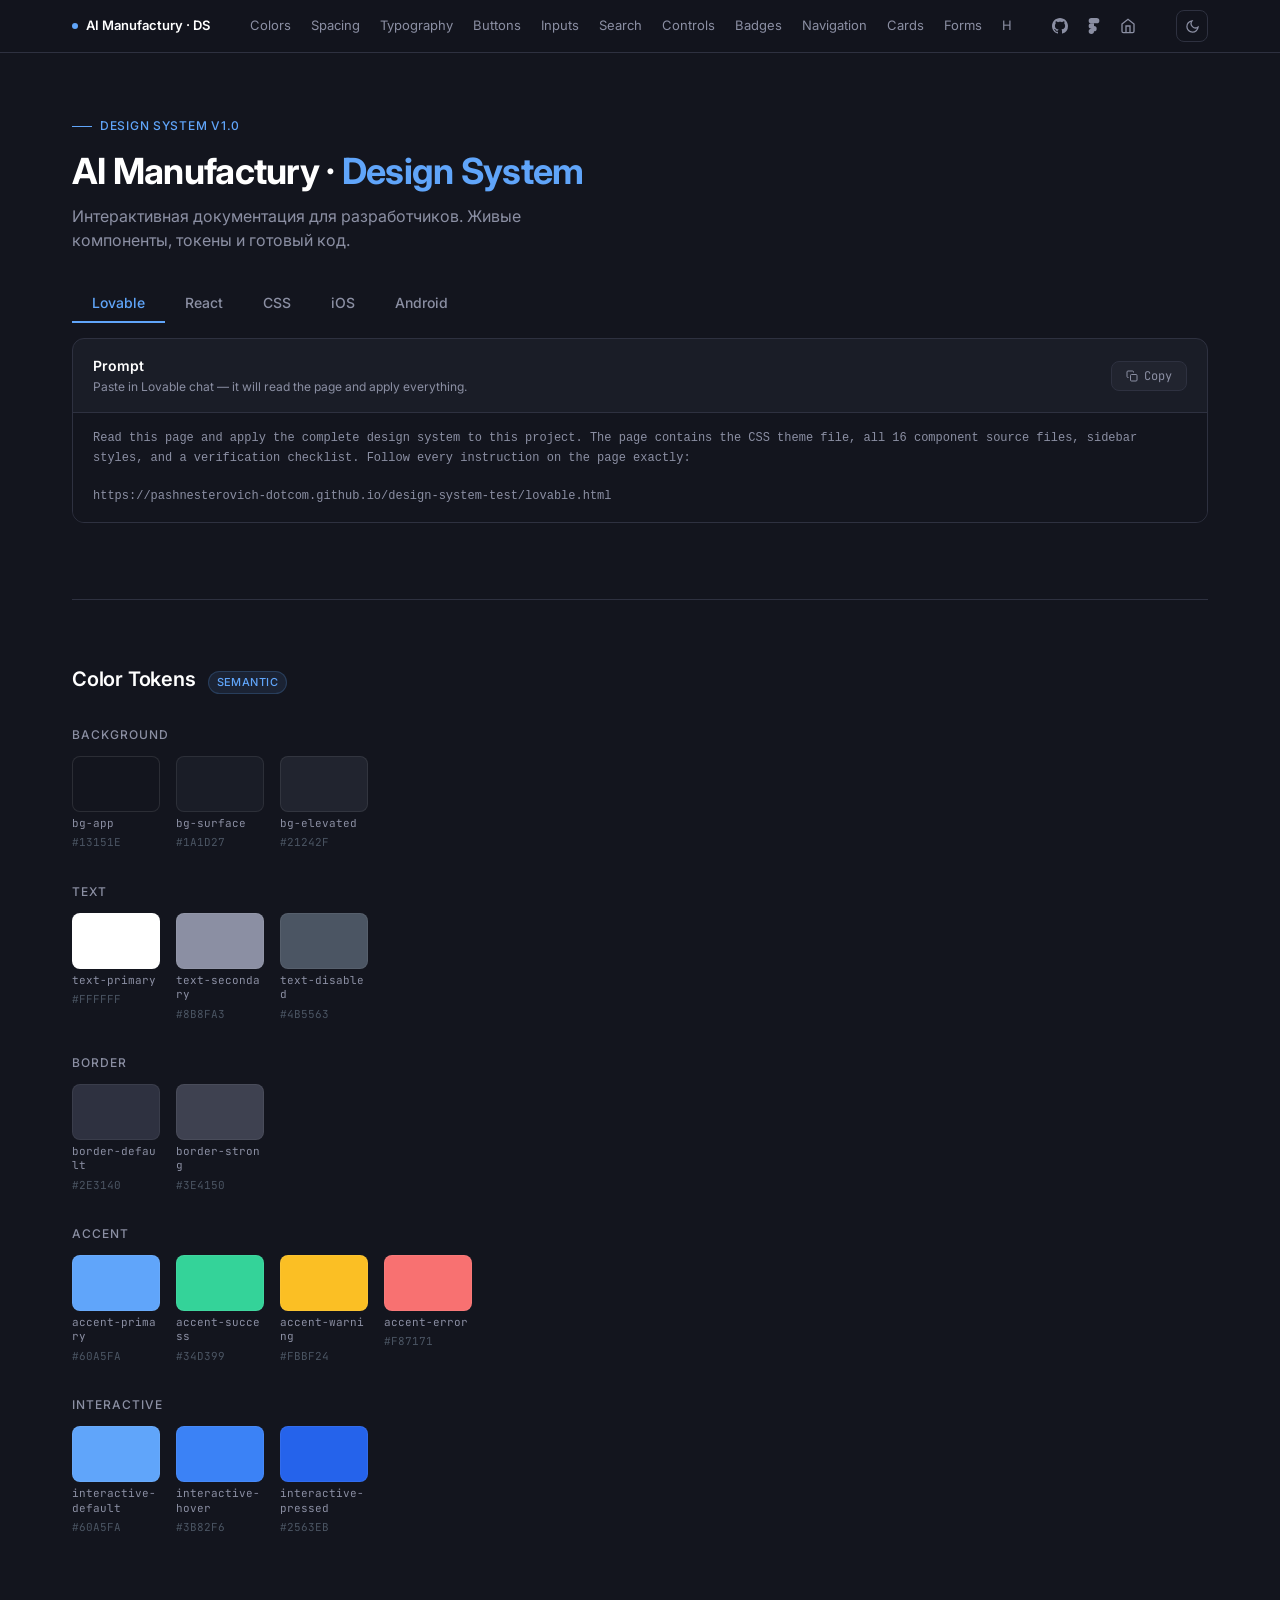
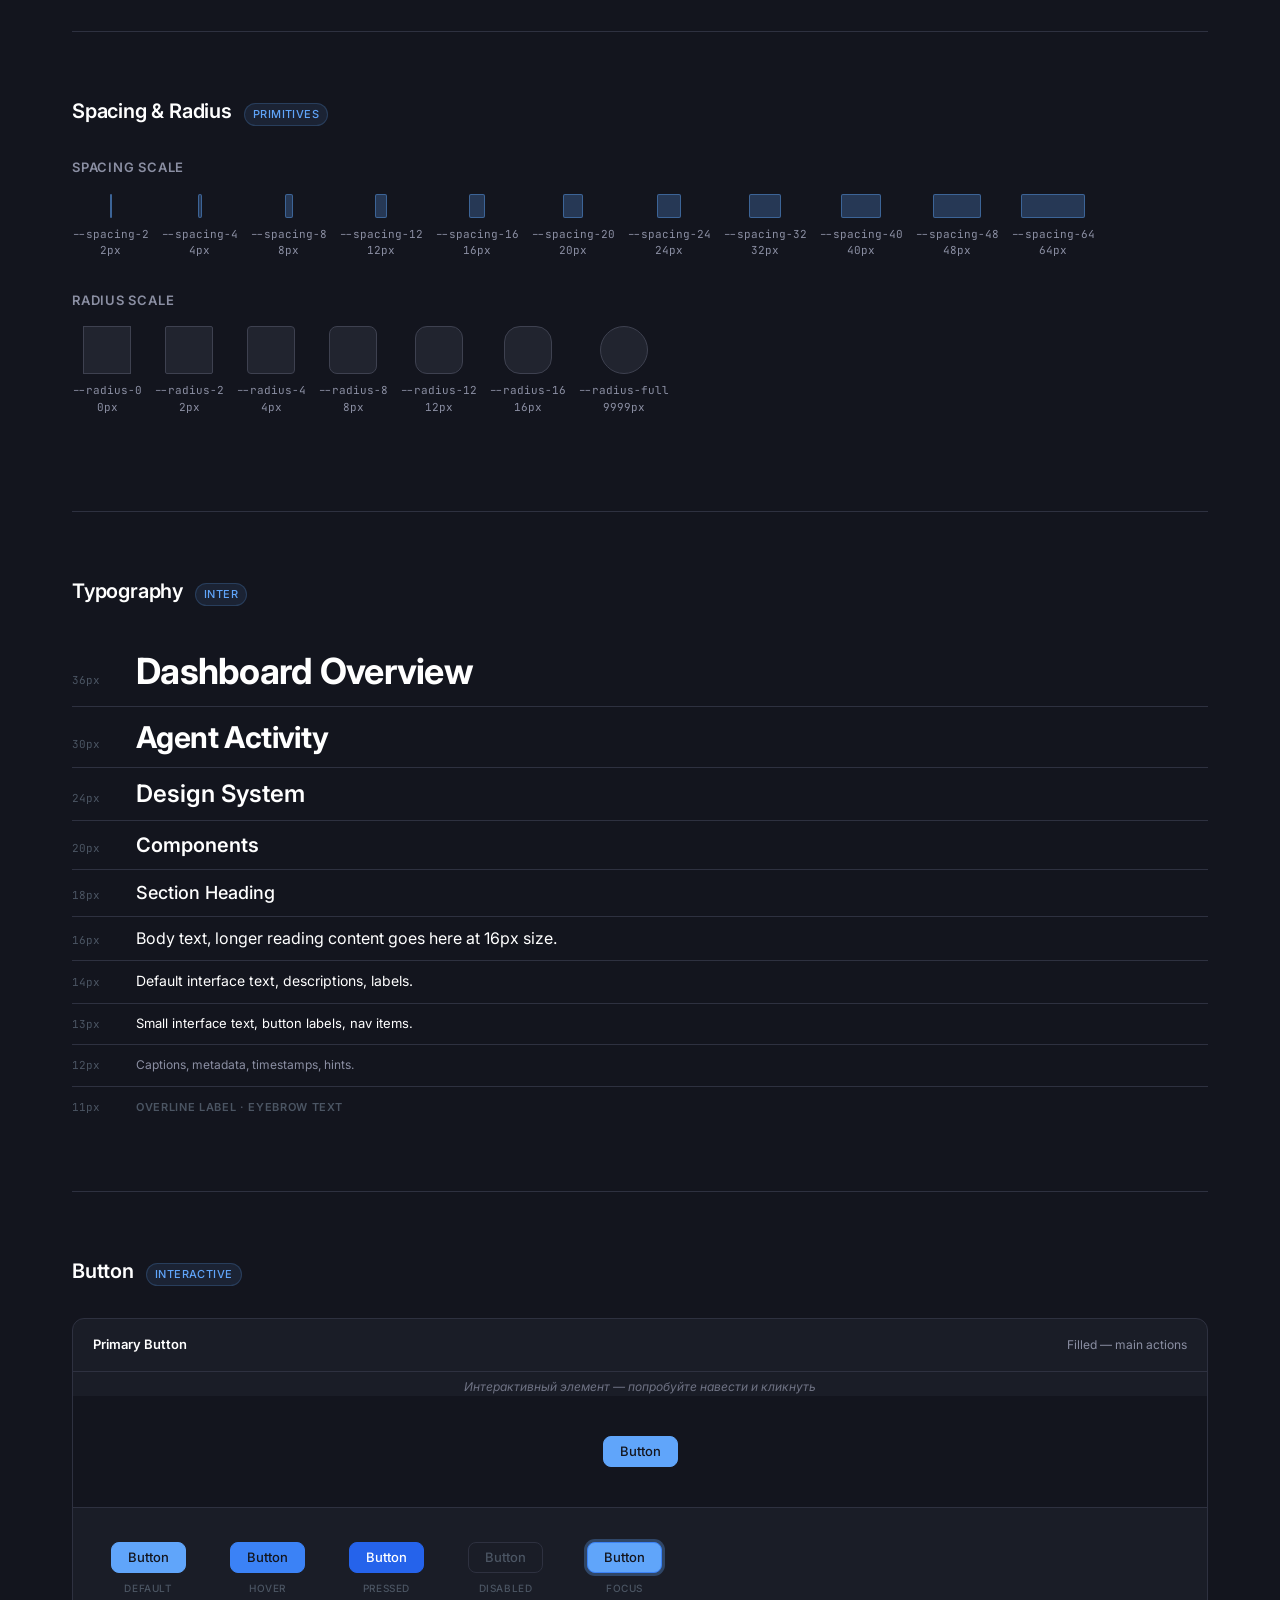
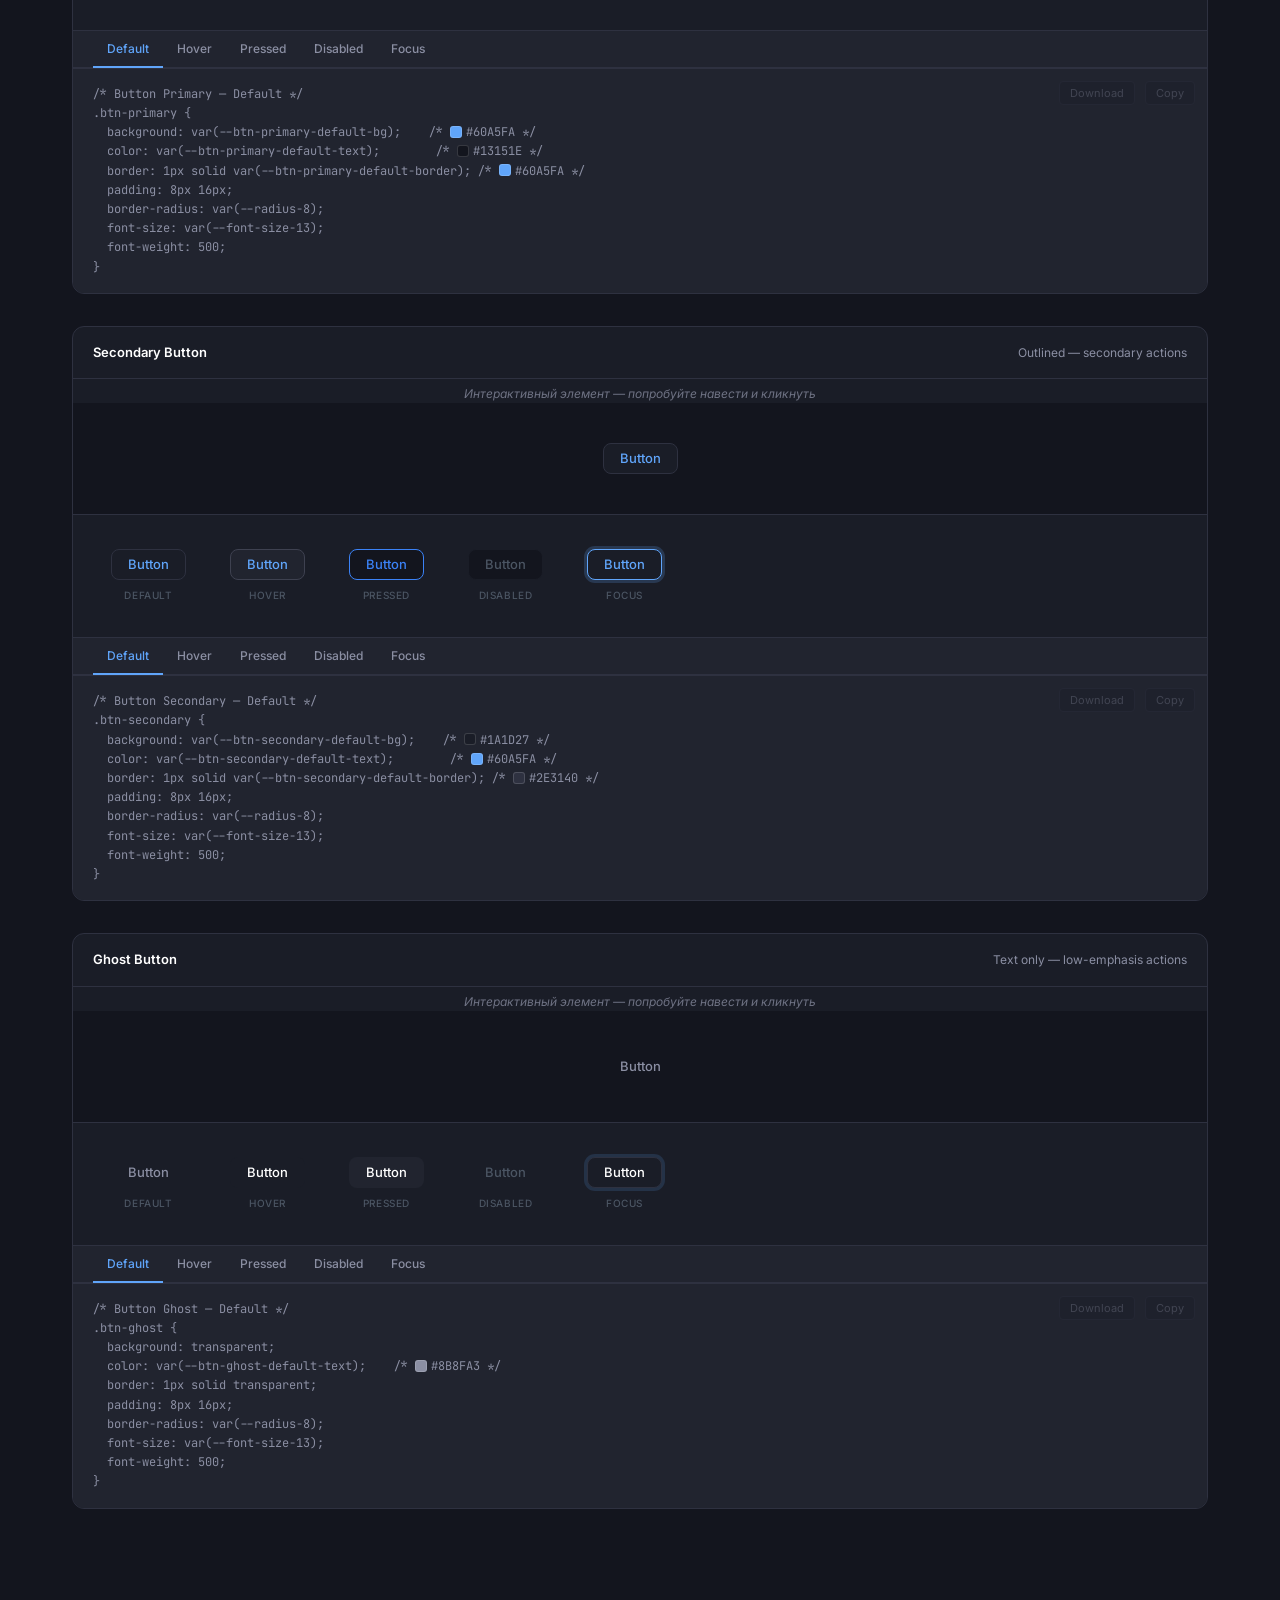
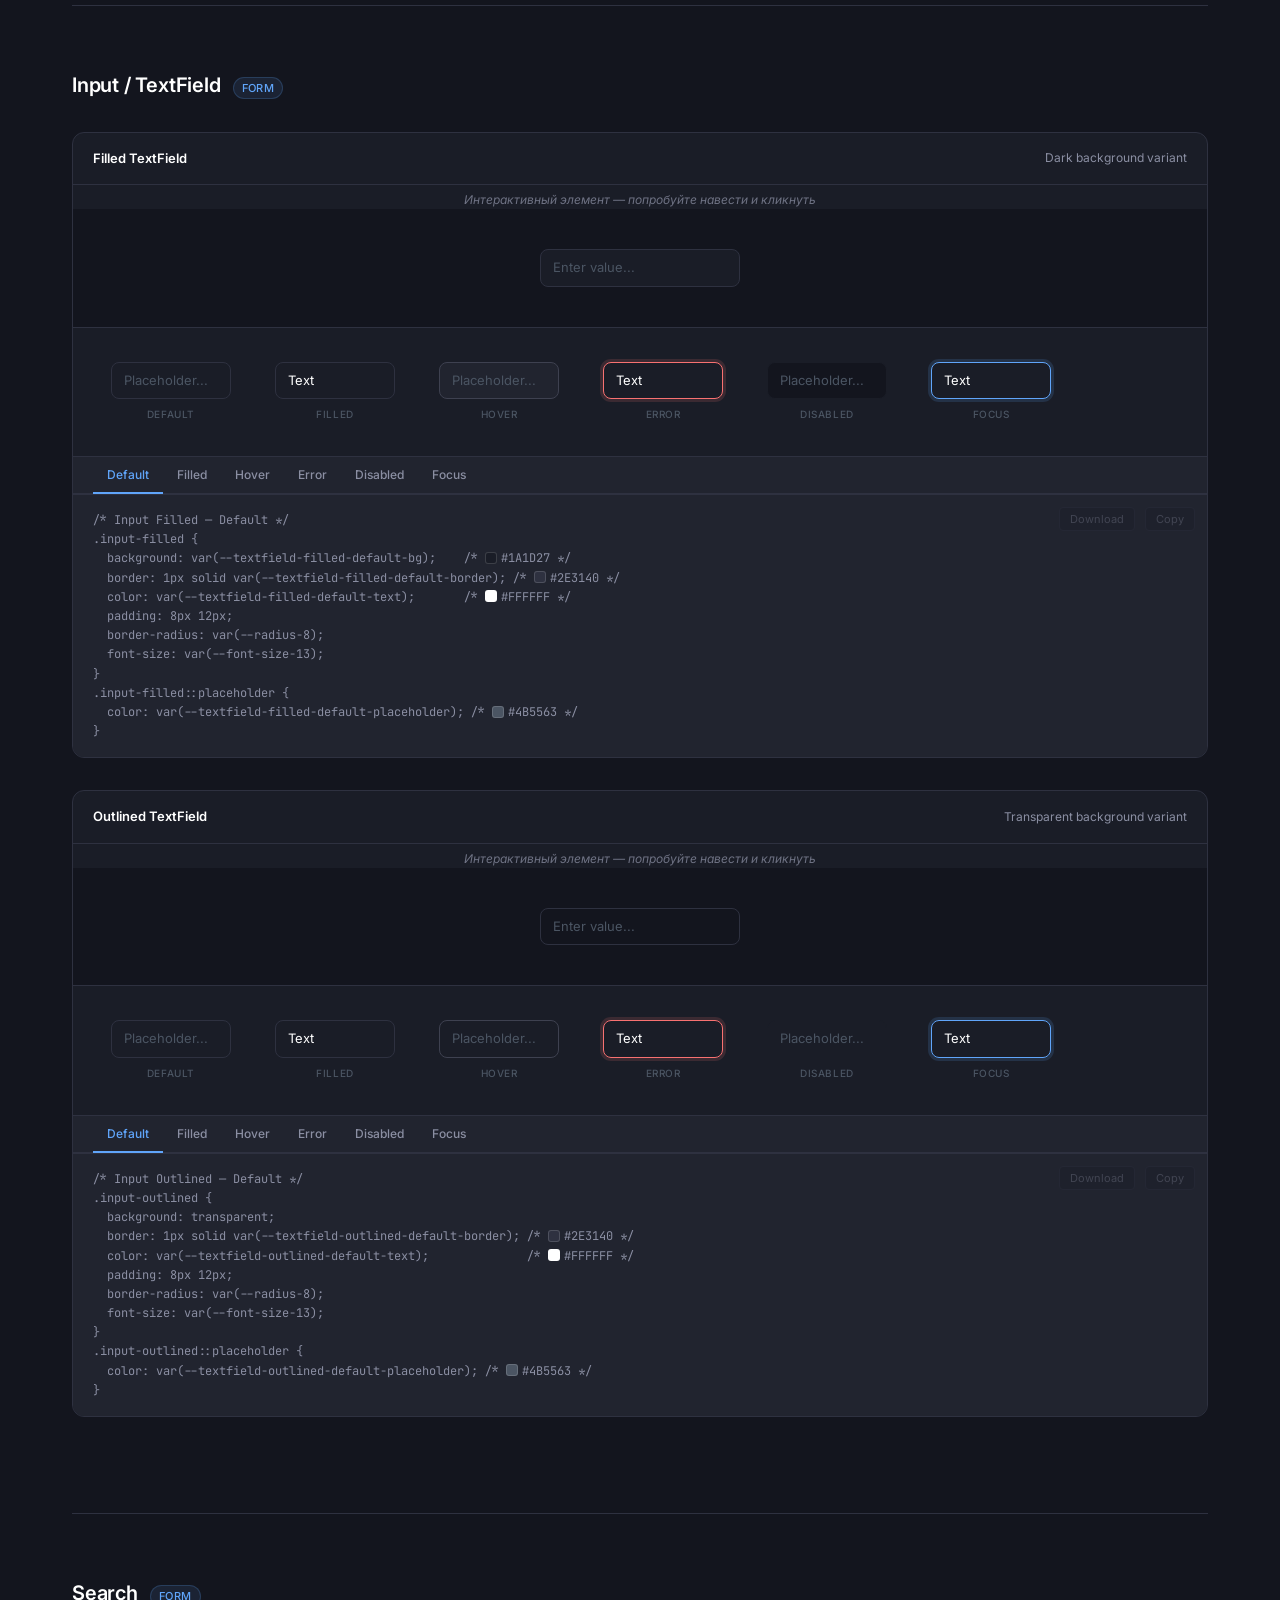
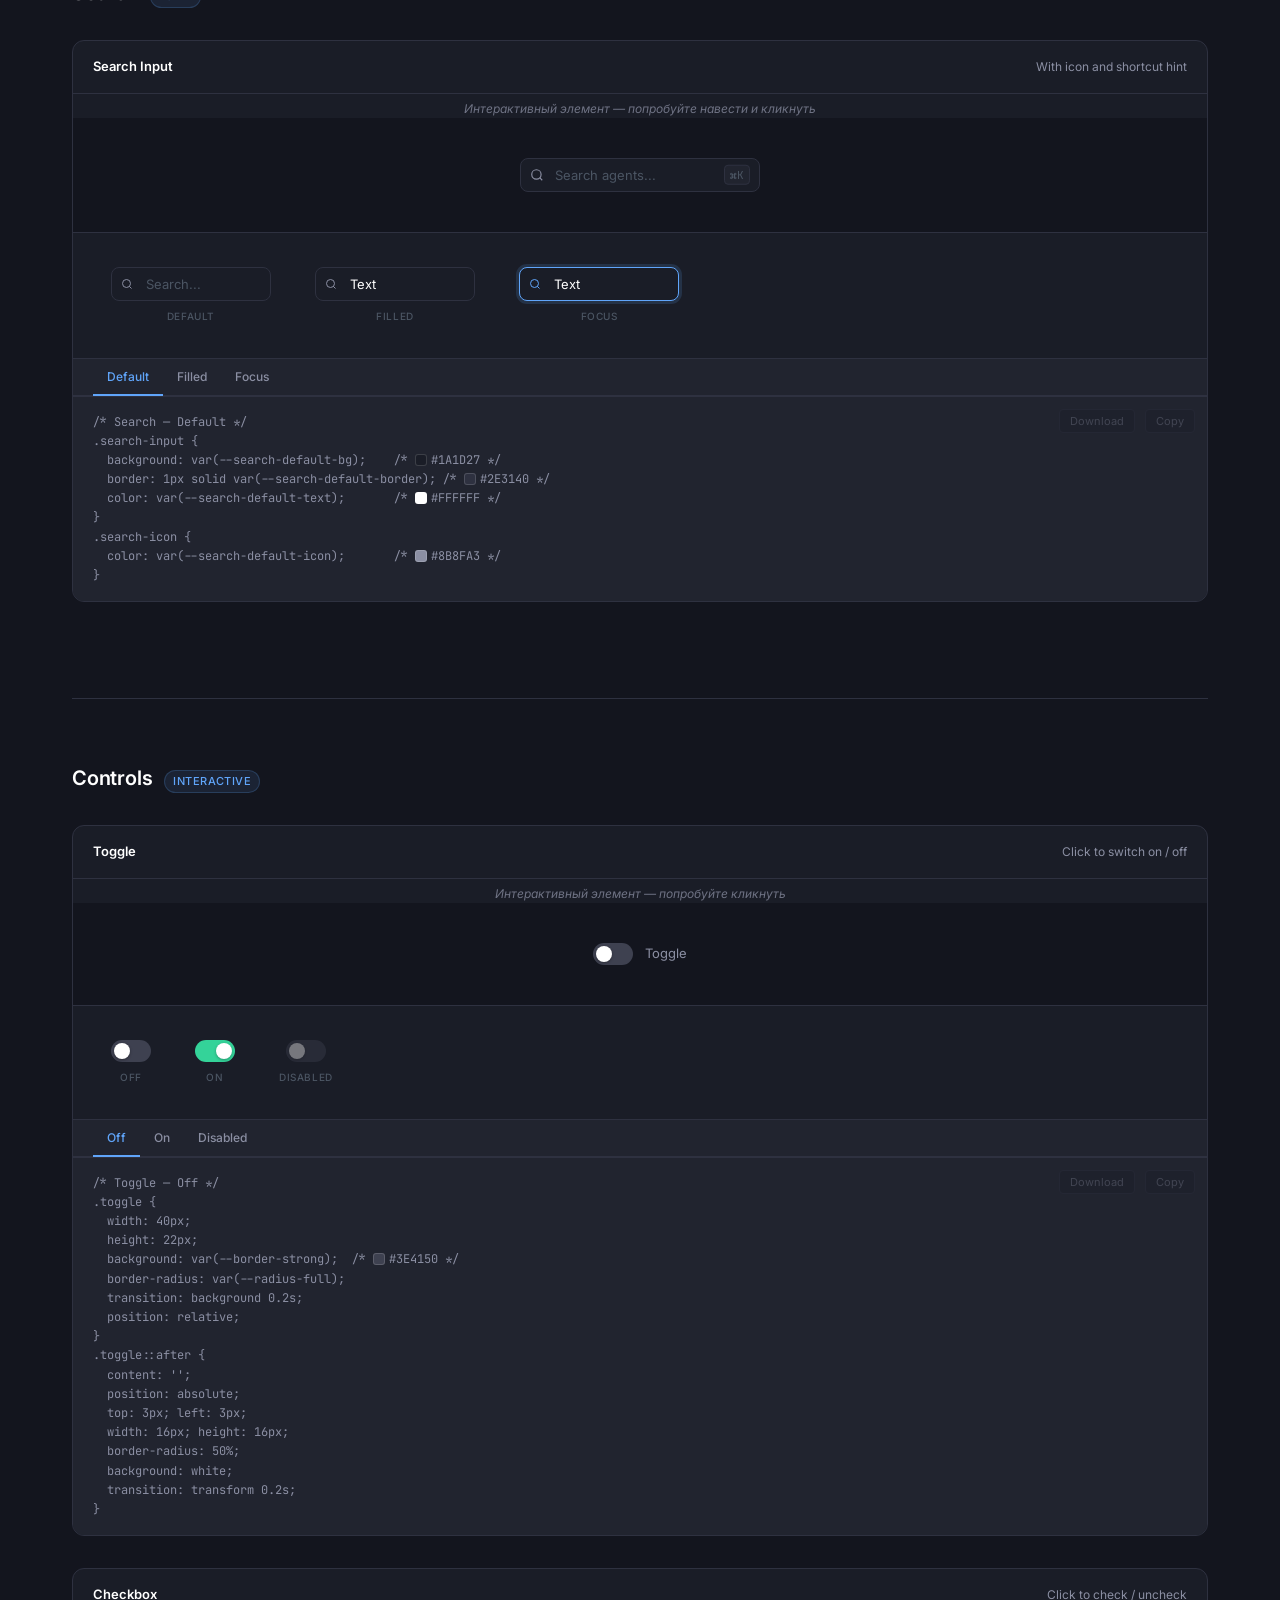
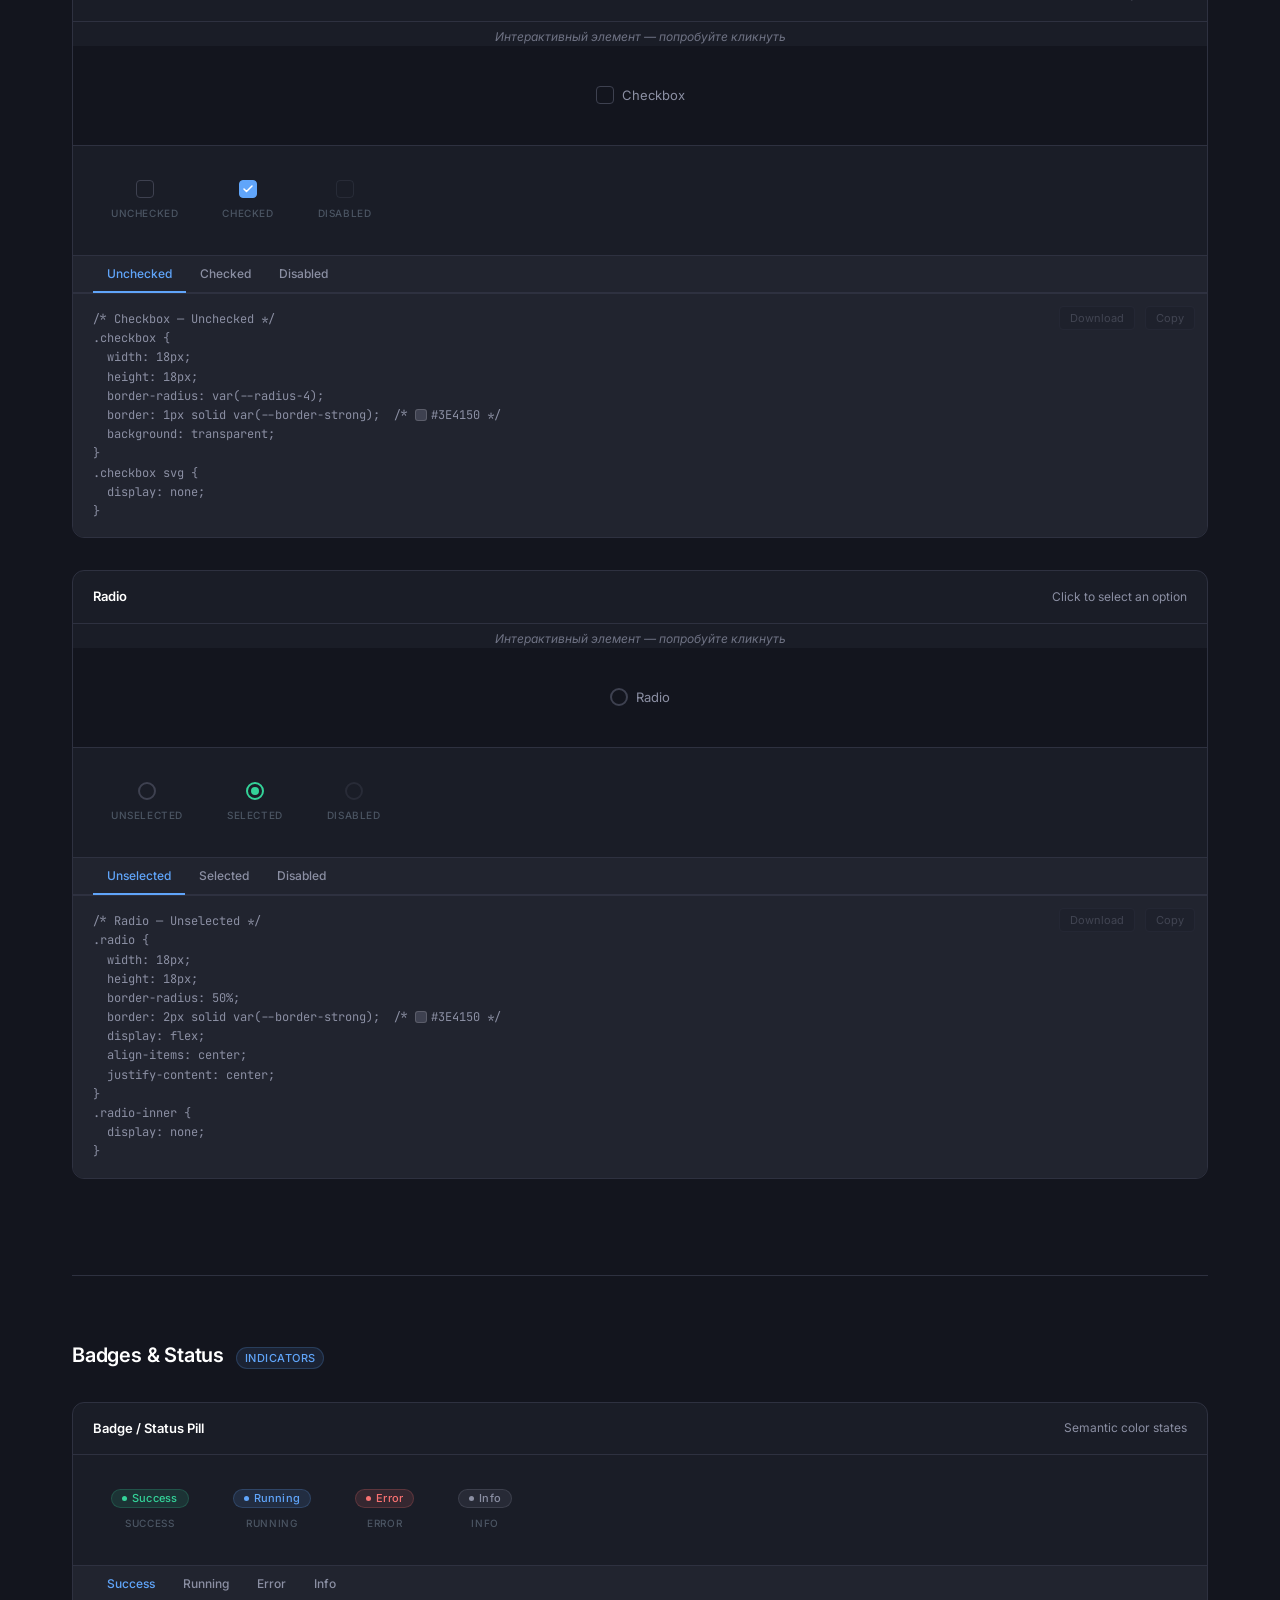
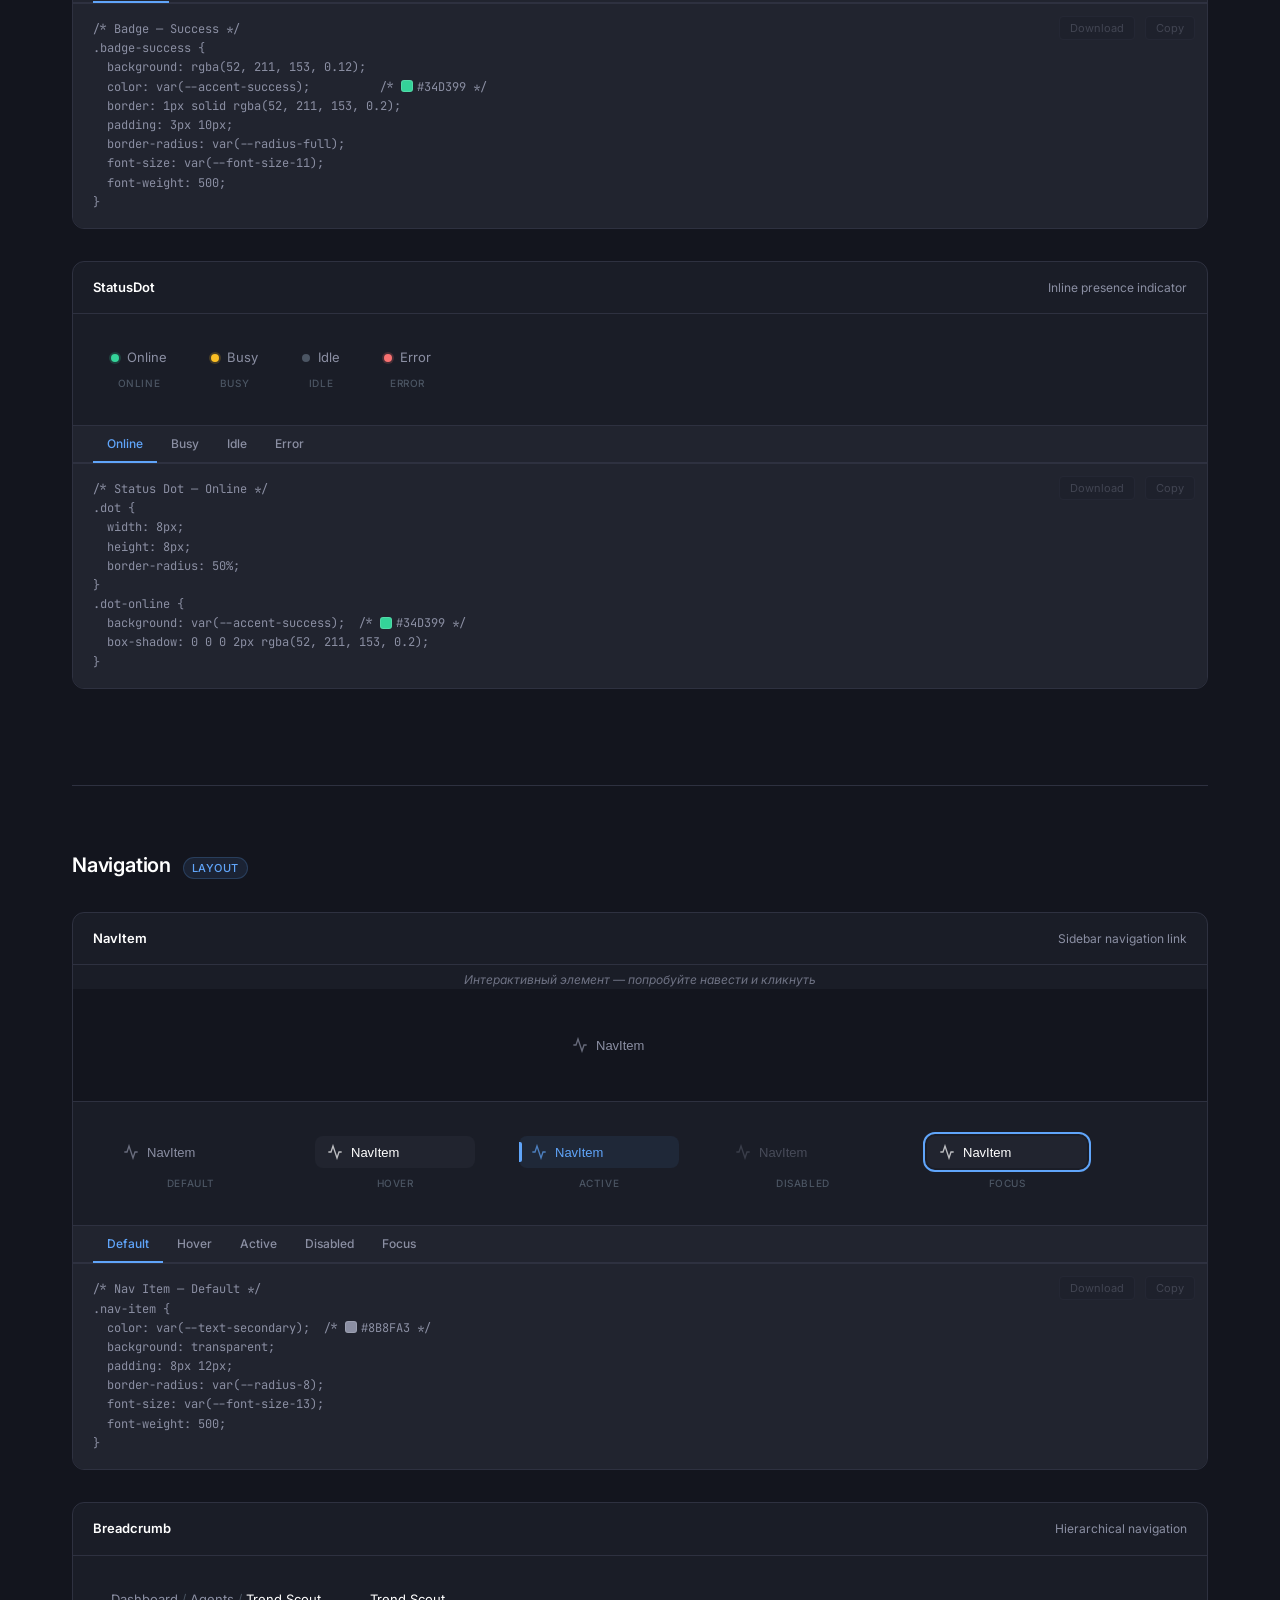
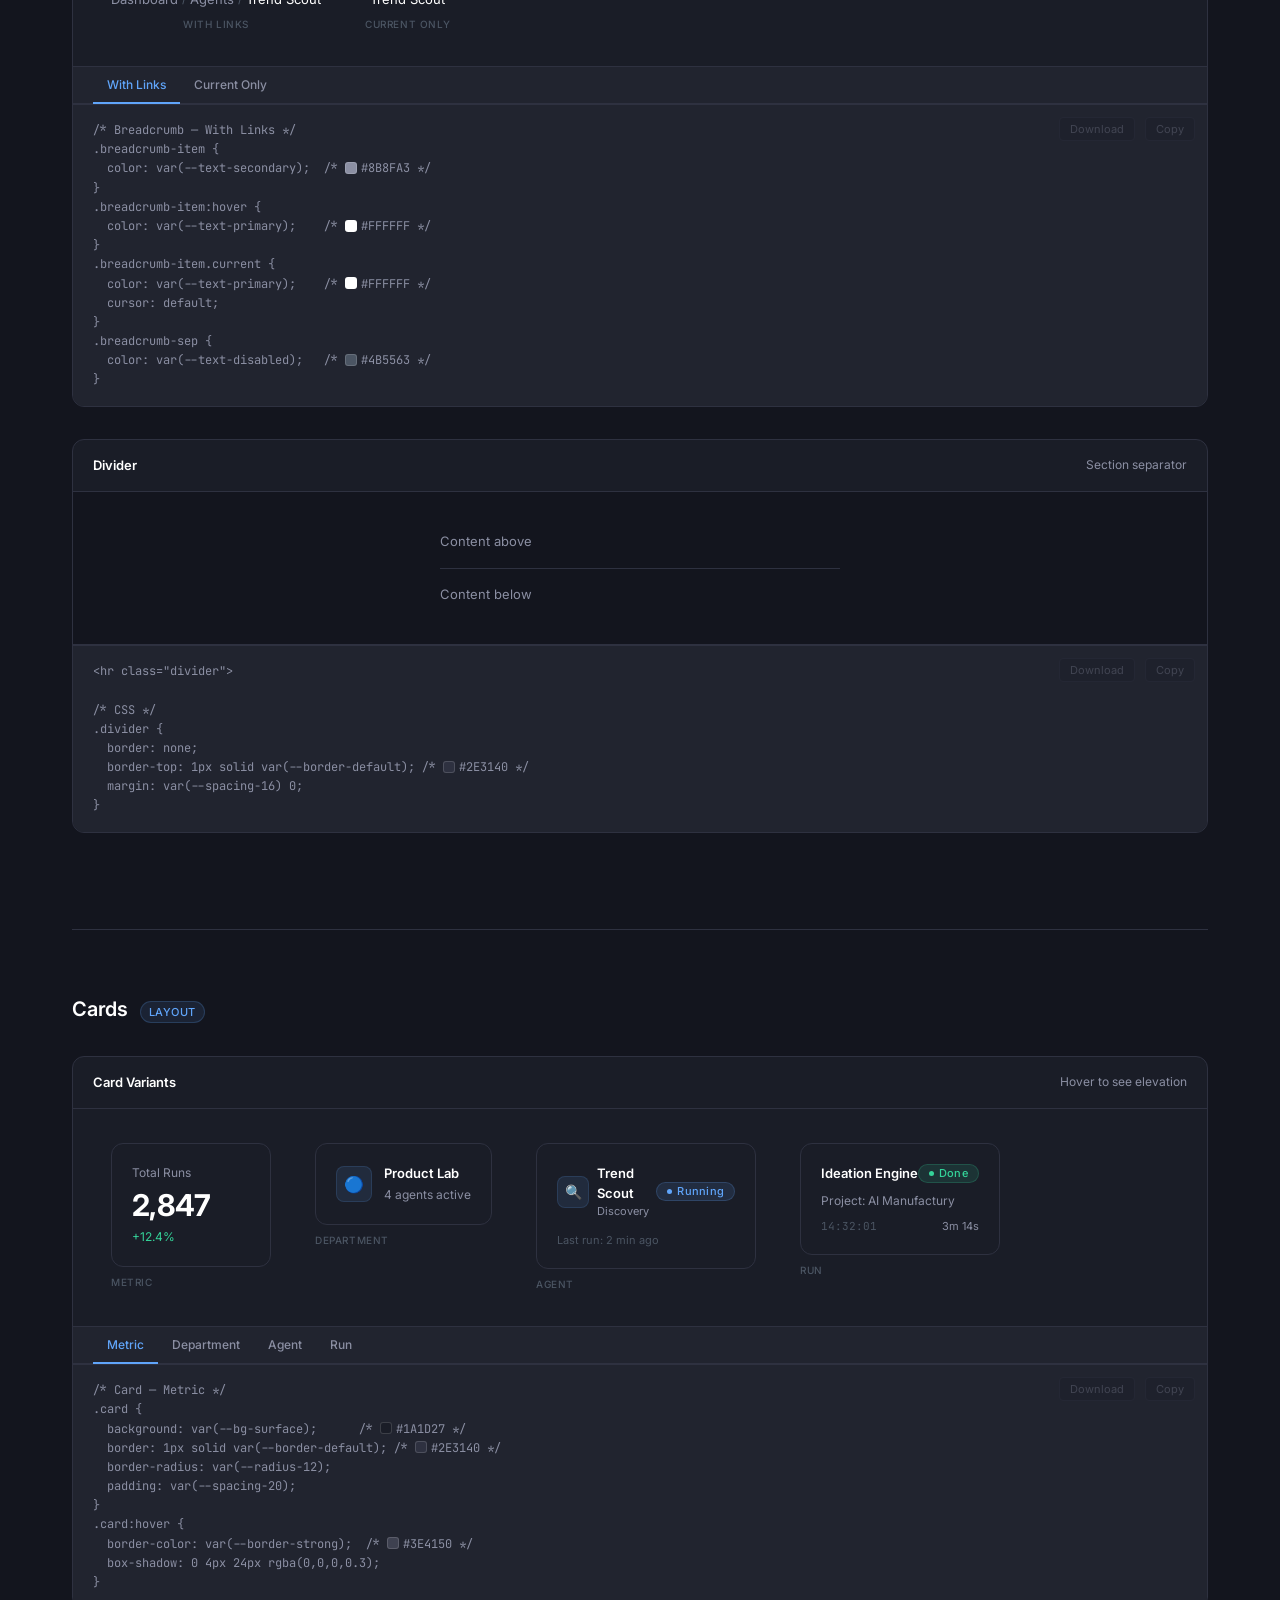
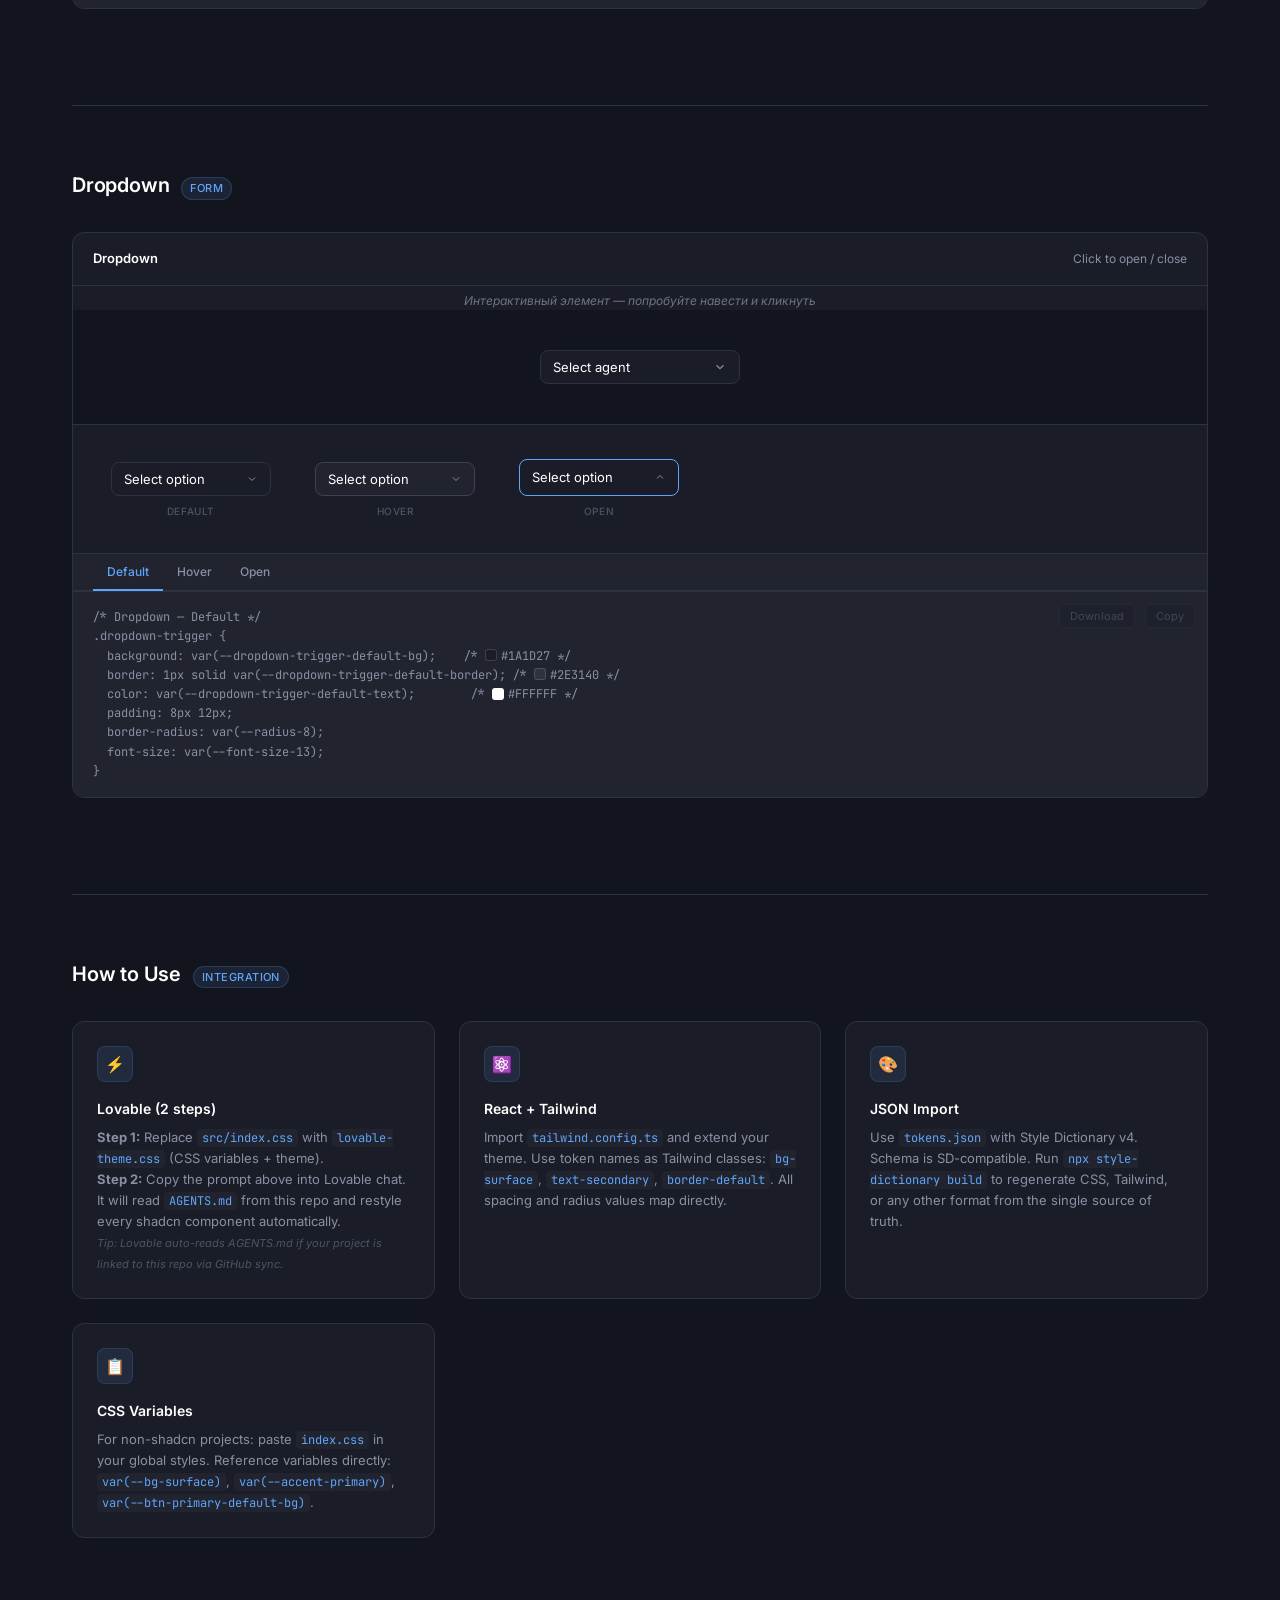
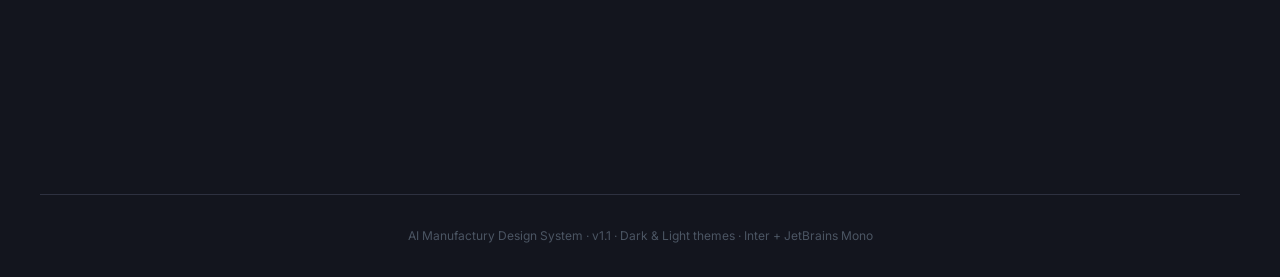
==== commit 54c7b4bb: "Remove project selector, keep only AIM Factory DS One DS = one site. No project switcher confusion. " ====
--- a/index.html
+++ b/index.html
@@ -2114,15 +2114,6 @@
     <!-- Integration Steps -->
     <div style="margin-top: var(--spacing-32);">
 
-      <!-- Project Selector -->
-      <div style="display: flex; align-items: center; gap: 8px; margin-bottom: var(--spacing-16);">
-        <span style="font-size: var(--font-size-12); color: var(--text-secondary); text-transform: uppercase; letter-spacing: 0.05em;">Project:</span>
-        <select id="projectSelector" onchange="switchProject(this.value)" style="background: var(--bg-surface); border: 1px solid var(--border-default); border-radius: var(--radius-8); color: var(--text-primary); font-size: var(--font-size-13); font-family: inherit; padding: 6px 12px; cursor: pointer;">
-          <option value="aim">AI Manufactury</option>
-          <option value="carwash">CarWash Admin (AutoPlovykla)</option>
-        </select>
-      </div>
-
       <!-- Platform Tabs -->
       <div class="platform-tabs" style="border-bottom: none; margin-bottom: var(--spacing-16);">
         <button class="platform-tab active" data-platform="lovable" onclick="switchPlatform('lovable')">Lovable</button>
@@ -3526,33 +3517,13 @@
 /* ============================================================
    PROJECT CONFIG — change these when cloning template
    ============================================================ */
-const PROJECTS = {
-  aim: {
-    name: 'AI Manufactury',
-    repo: 'pashnesterovich-dotcom/design-system-test',
-    font: 'Inter',
-    path: '',  // root
-  },
-  carwash: {
-    name: 'AutoPlovykla',
-    repo: 'pashnesterovich-dotcom/design-system-test',
-    font: 'DM Sans',
-    path: 'carwash/',
-  },
+const DS_CONFIG = {
+  name: 'AI Manufactury',
+  repo: 'pashnesterovich-dotcom/design-system-test',
+  font: 'Inter',
 };
-
-let currentProject = 'aim';
-let DS_CONFIG = PROJECTS.aim;
-let REPO_URL = `https://github.com/${DS_CONFIG.repo}`;
-let RAW_URL  = `https://raw.githubusercontent.com/${DS_CONFIG.repo}/main`;
-let COMP_URL = RAW_URL;
-
-function updateURLs() {
-  DS_CONFIG = PROJECTS[currentProject];
-  REPO_URL = `https://github.com/${DS_CONFIG.repo}`;
-  RAW_URL  = `https://raw.githubusercontent.com/${DS_CONFIG.repo}/main`;
-  COMP_URL = RAW_URL + (DS_CONFIG.path ? '/' + DS_CONFIG.path : '');
-}
+const REPO_URL = `https://github.com/${DS_CONFIG.repo}`;
+const RAW_URL  = `https://raw.githubusercontent.com/${DS_CONFIG.repo}/main`;
 
 const downloadIcon = '<svg width="14" height="14" fill="none" stroke="currentColor" stroke-width="2" viewBox="0 0 24 24"><path d="M21 15v4a2 2 0 0 1-2 2H5a2 2 0 0 1-2-2v-4"/><polyline points="7 10 12 15 17 10"/><line x1="12" y1="15" x2="12" y2="3"/></svg>';
 const copyIcon = '<svg width="12" height="12" fill="none" stroke="currentColor" stroke-width="2" viewBox="0 0 24 24"><rect x="9" y="9" width="13" height="13" rx="2"/><path d="M5 15H4a2 2 0 0 1-2-2V4a2 2 0 0 1 2-2h9a2 2 0 0 1 2 2v1"/></svg>';
